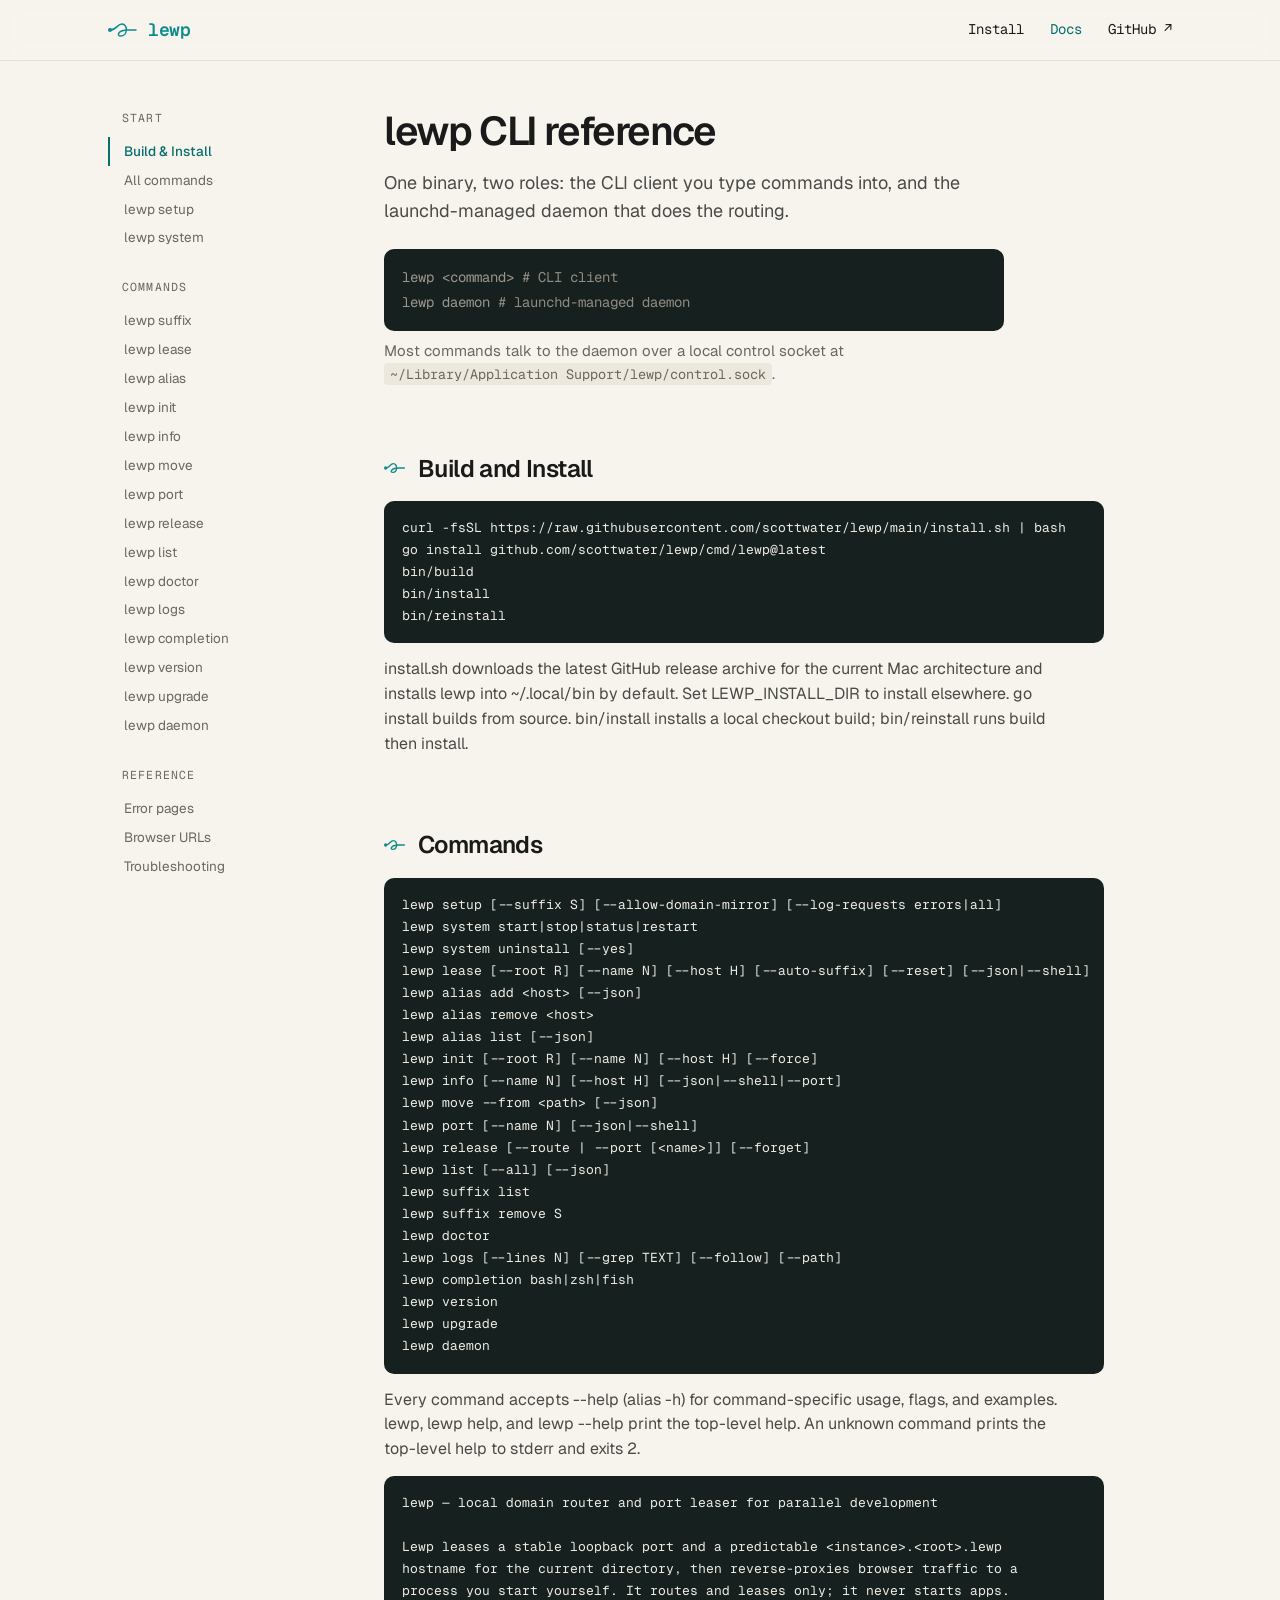
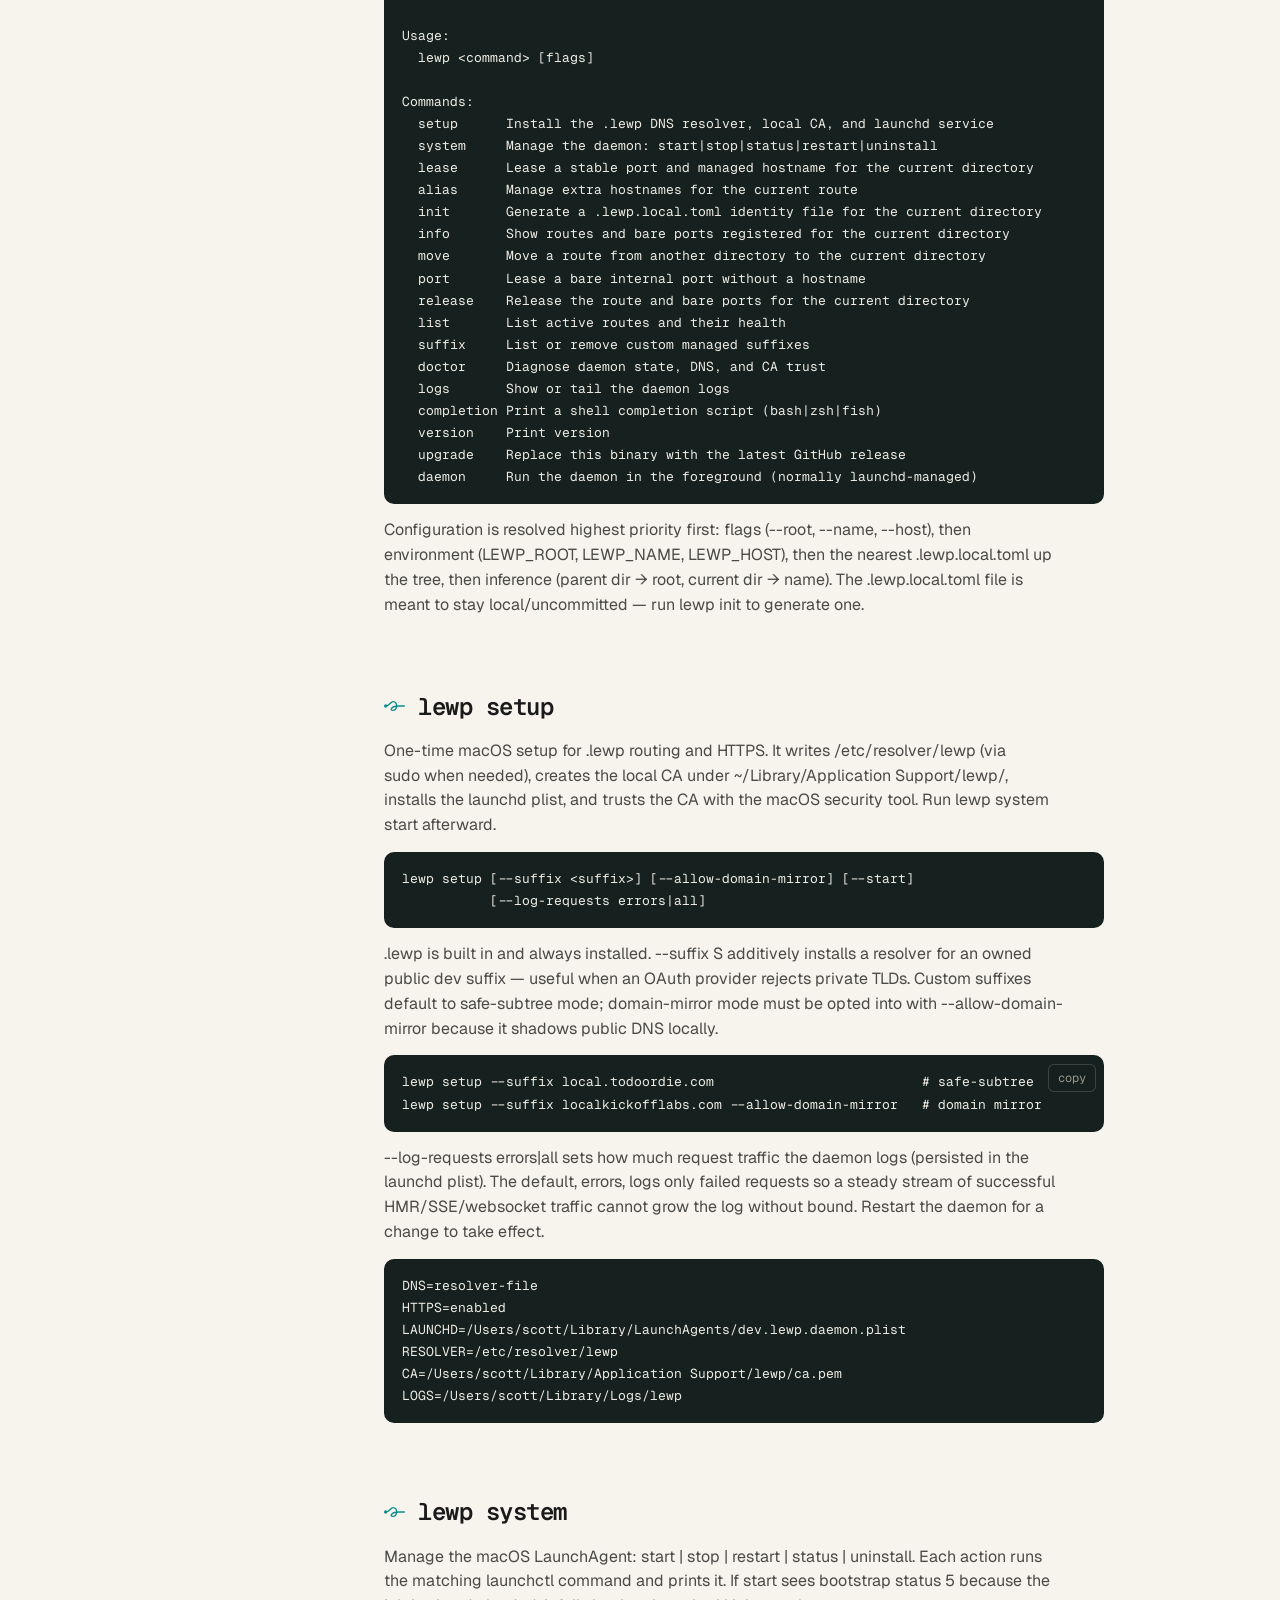
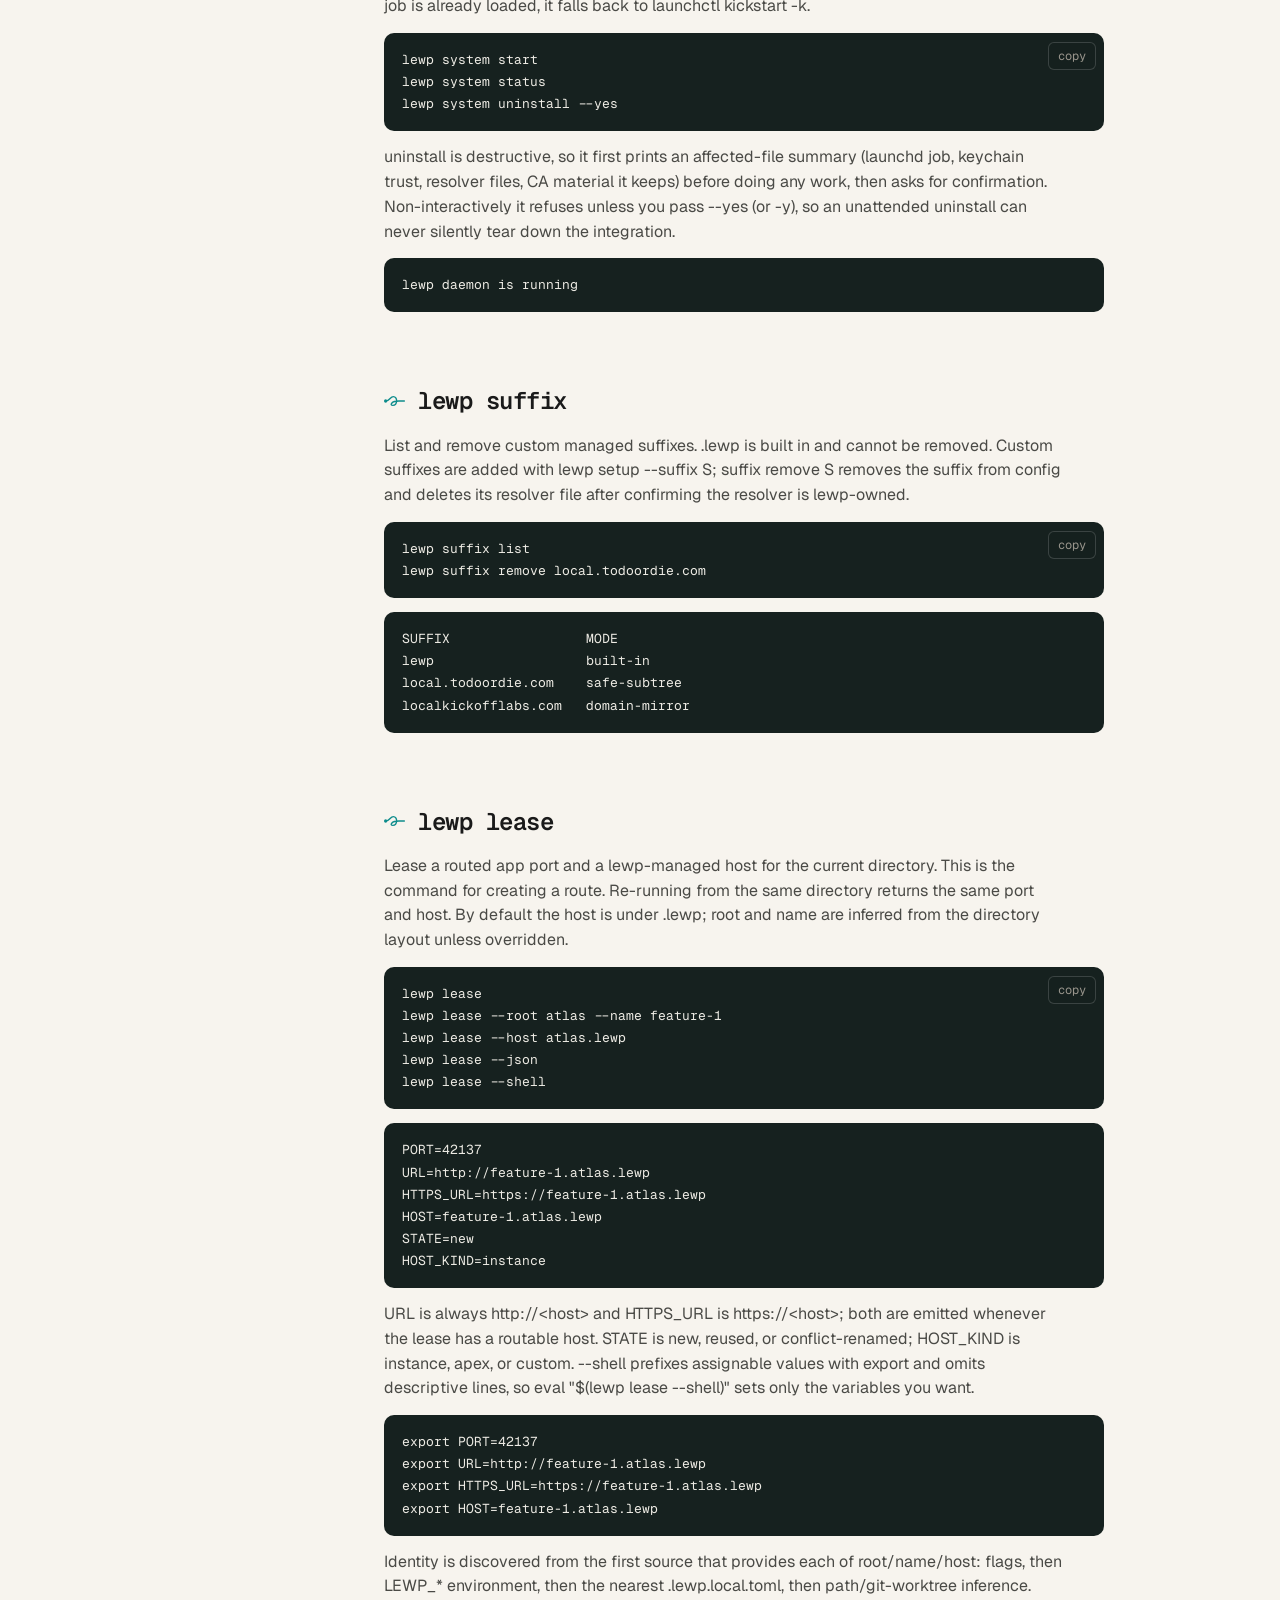
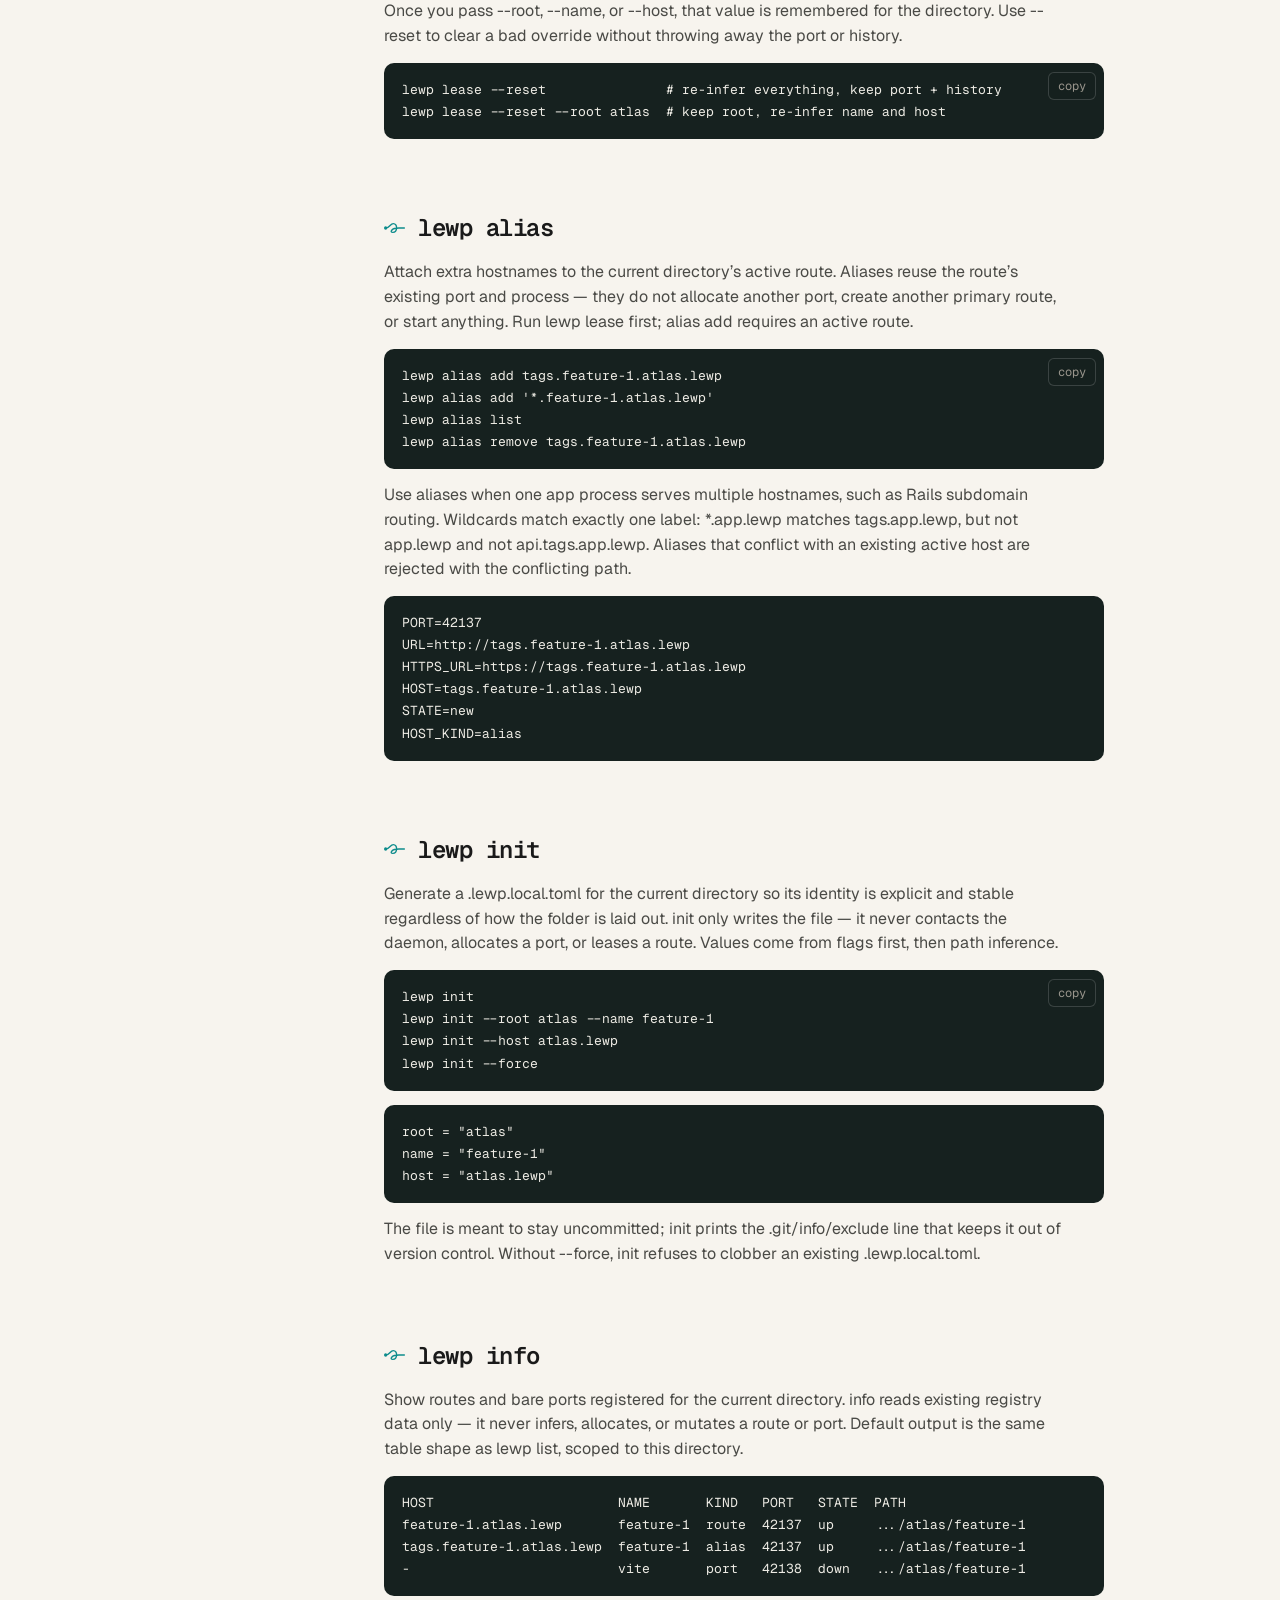
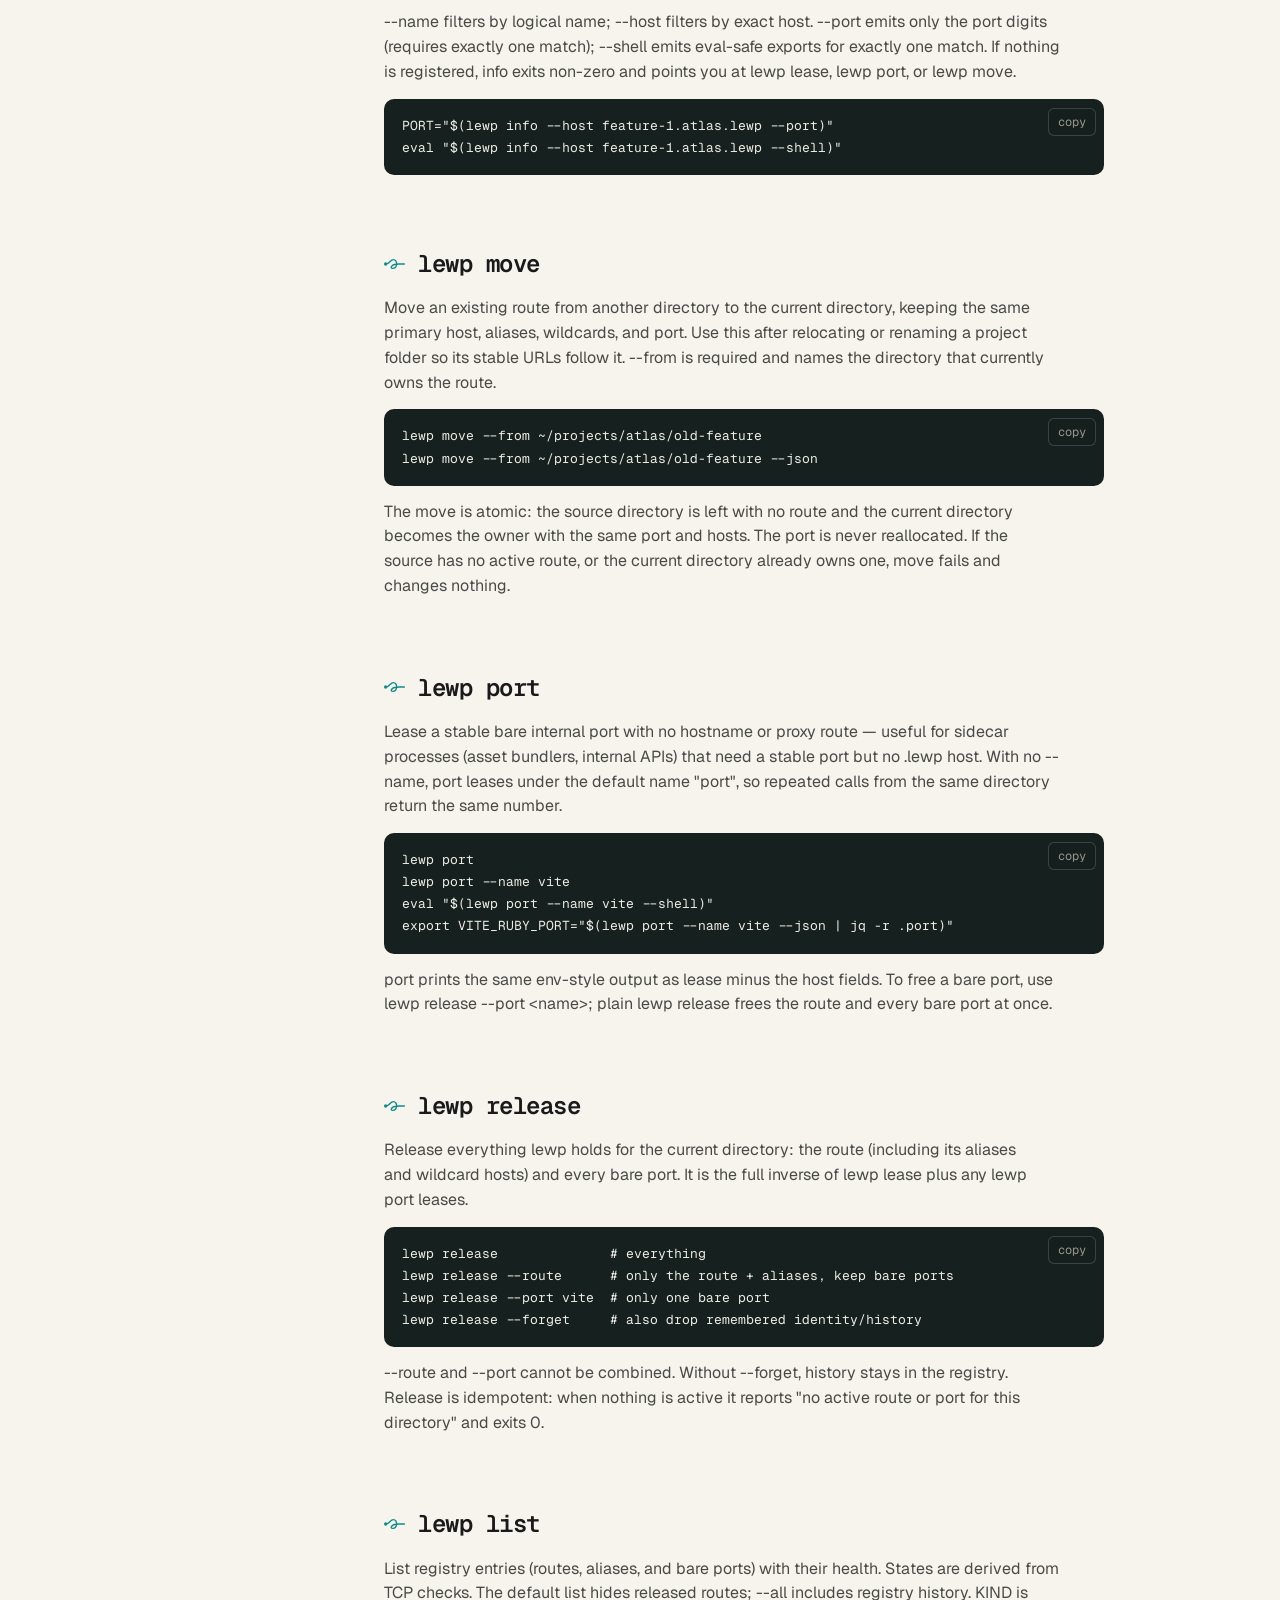
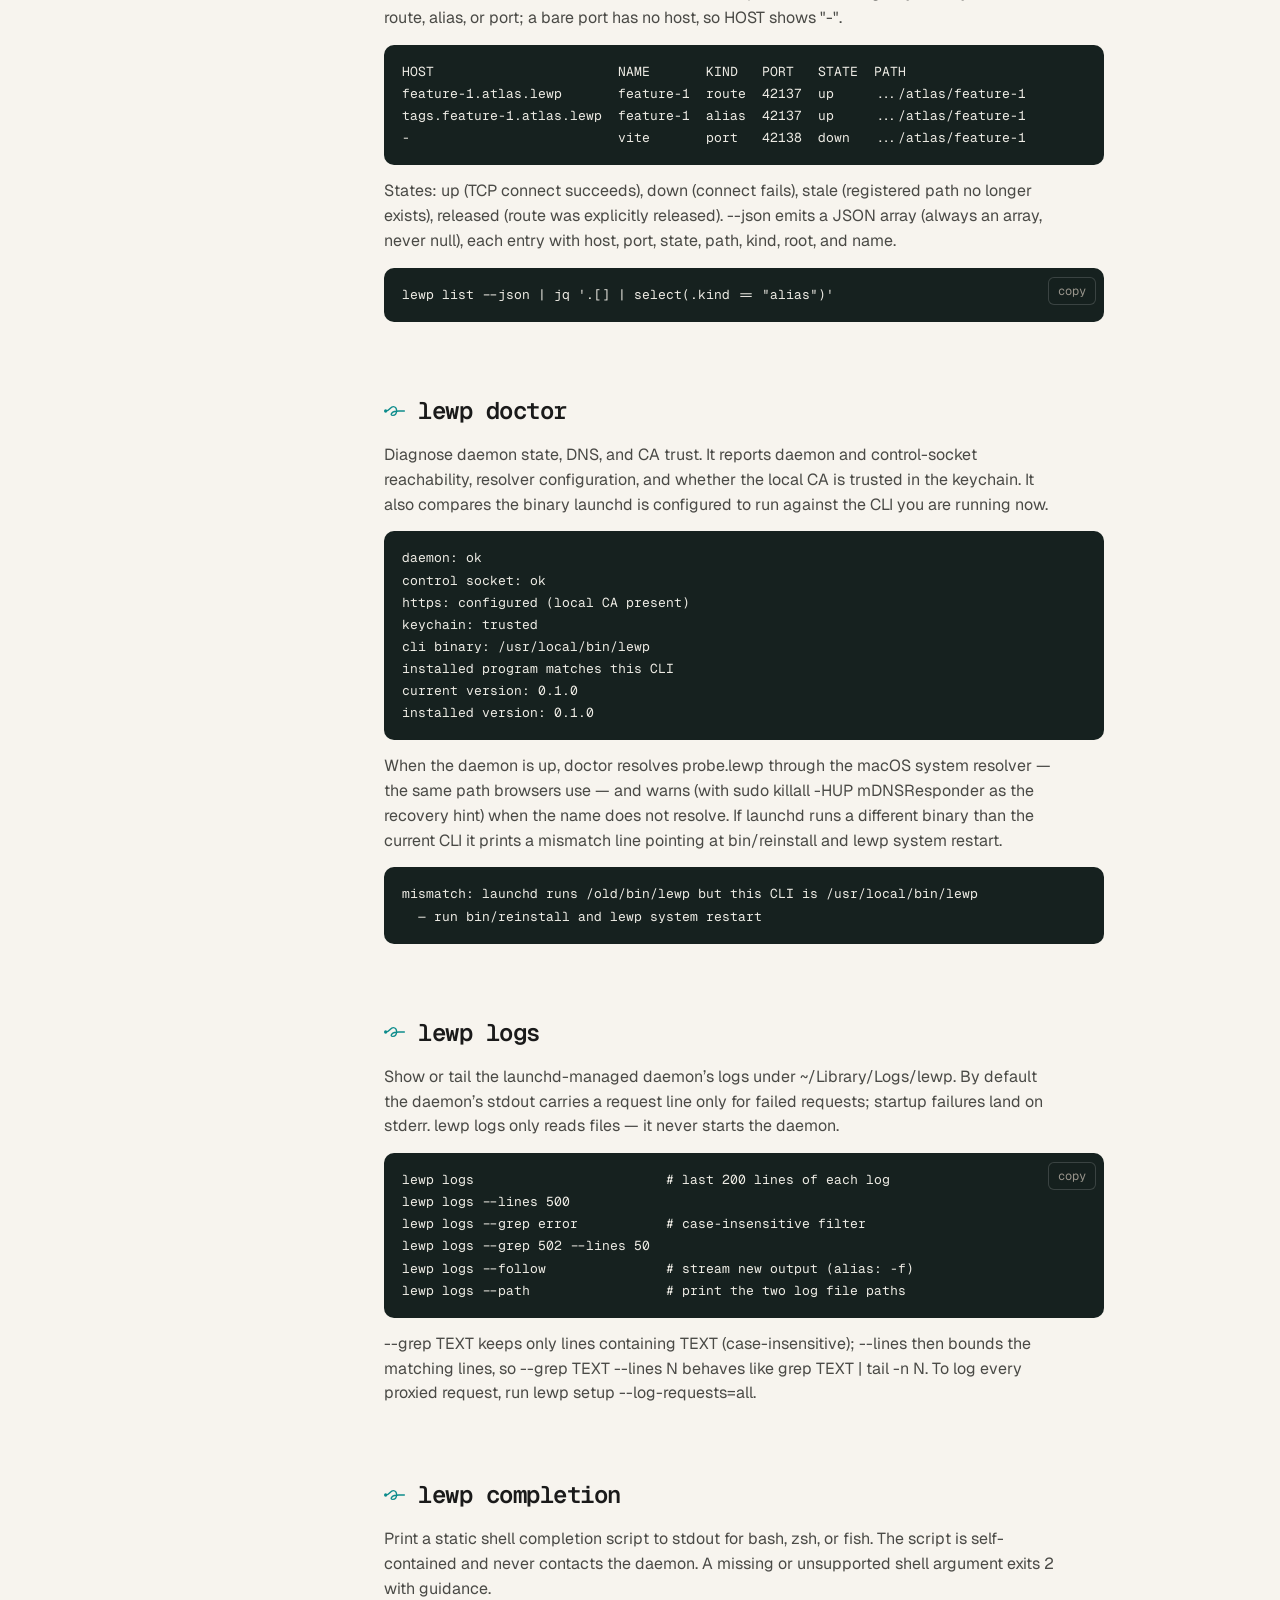
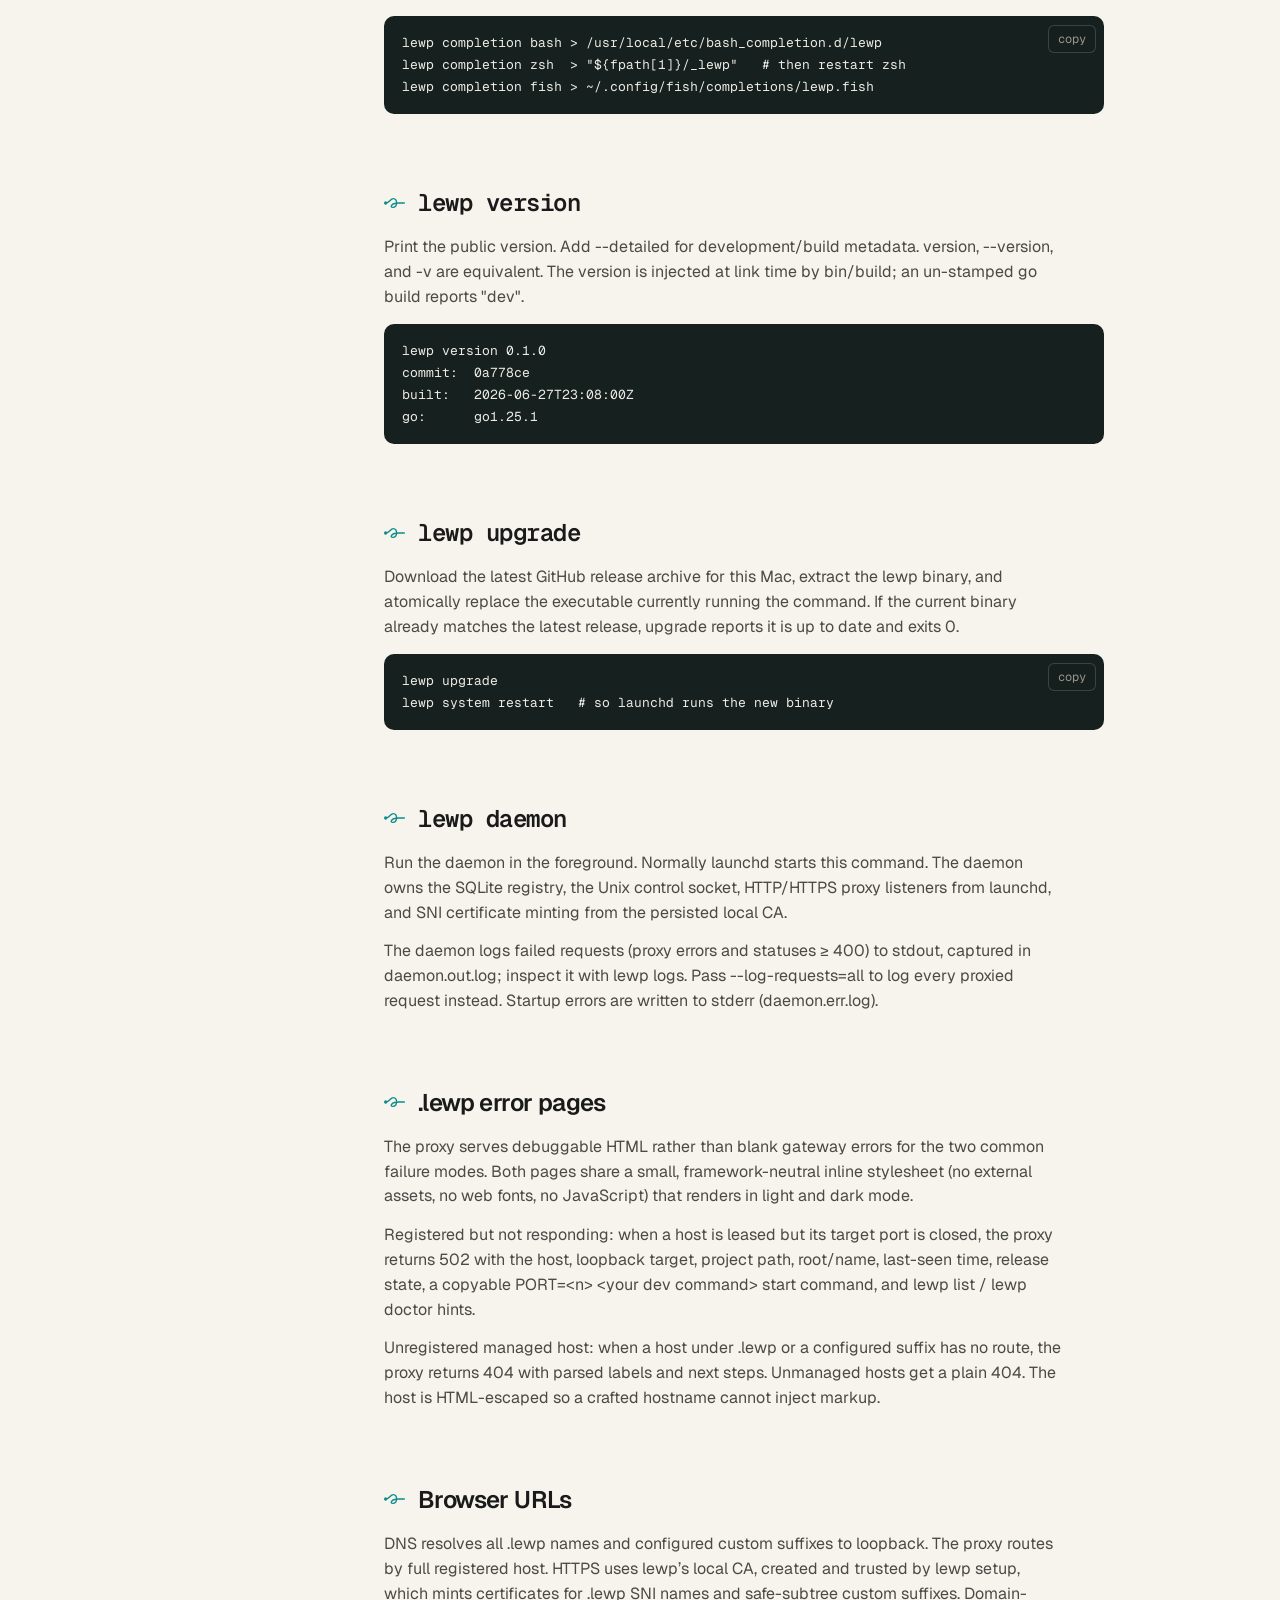
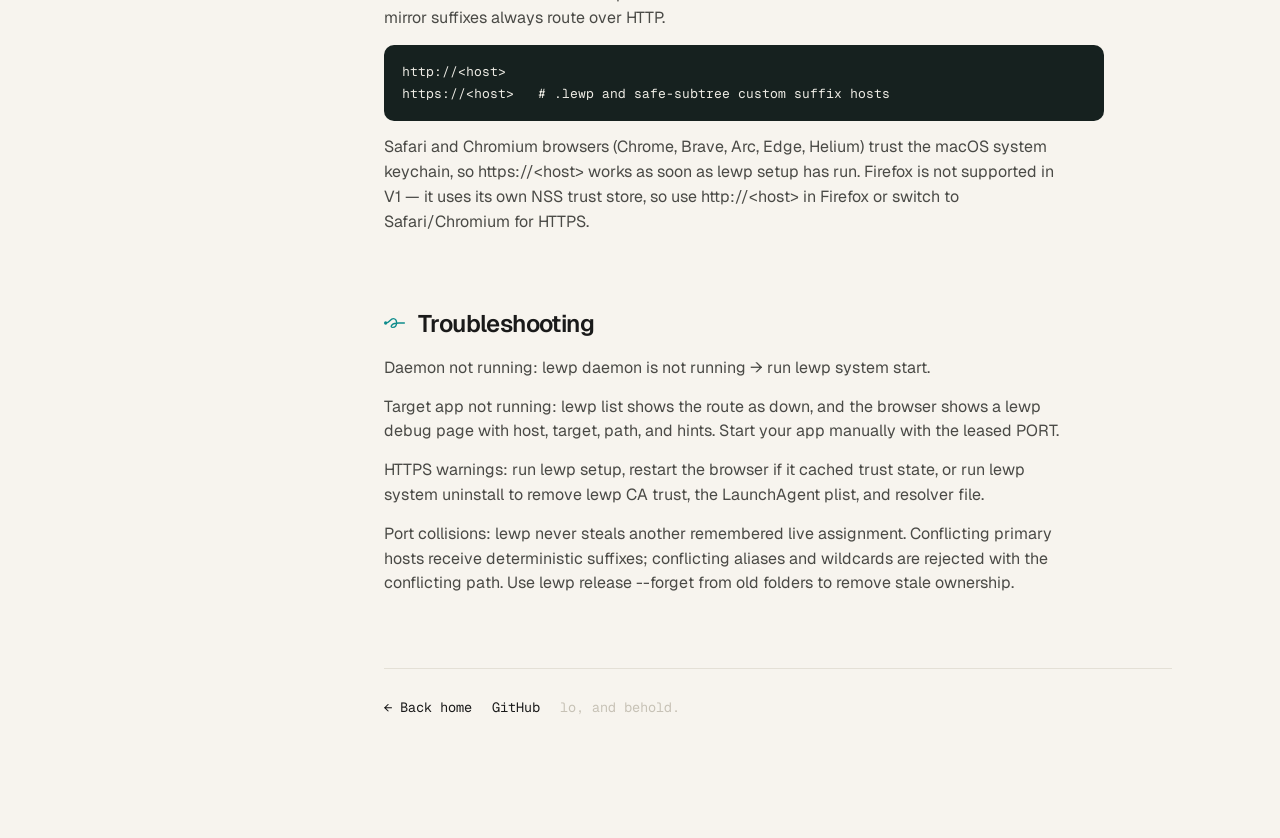
==== site/docs.html @ 6162daac "feat: add social sharing metadata" ====
<!DOCTYPE html>
<html lang="en">
<head>
<meta charset="utf-8">
<meta name="viewport" content="width=device-width, initial-scale=1">
<title>lewp docs — CLI reference</title>
<meta name="description" content="The full lewp CLI reference: one binary, two roles — the CLI client you type commands into, and the launchd-managed daemon that does the routing.">
<link rel="canonical" href="https://lewp.ing/docs.html">
<meta property="og:type" content="website">
<meta property="og:url" content="https://lewp.ing/docs.html">
<meta property="og:title" content="lewp docs — CLI reference">
<meta property="og:description" content="The full lewp CLI reference: one binary, two roles — the CLI client you type commands into, and the launchd-managed daemon that does the routing.">
<meta property="og:image" content="https://lewp.ing/og-image.png">
<meta property="og:image:width" content="1200">
<meta property="og:image:height" content="630">
<meta property="og:image:alt" content="Lewp loop logo and the words No more port juggling.">
<meta name="twitter:card" content="summary_large_image">
<meta name="twitter:site" content="@scottw">
<meta name="twitter:creator" content="@scottw">
<meta name="twitter:title" content="lewp docs — CLI reference">
<meta name="twitter:description" content="The full lewp CLI reference: one binary, two roles — the CLI client you type commands into, and the launchd-managed daemon that does the routing.">
<meta name="twitter:image" content="https://lewp.ing/twitter-image.png">
<meta name="twitter:image:alt" content="Lewp loop logo and the words No more port juggling.">
<meta name="theme-color" content="#F7F4EE">
<link rel="icon" href="favicon.ico" sizes="any">
<link rel="icon" href="favicon.svg" type="image/svg+xml">
<link rel="apple-touch-icon" href="apple-touch-icon.png">
<link rel="manifest" href="manifest.webmanifest">
<link rel="preconnect" href="https://fonts.googleapis.com">
<link rel="preconnect" href="https://fonts.gstatic.com" crossorigin>
<link href="https://fonts.googleapis.com/css2?family=Geist:wght@400;500;600;700&family=Geist+Mono:wght@400;500;600&display=swap" rel="stylesheet">
<link rel="stylesheet" href="styles.css">
</head>
<body>

<!-- ============ HEADER ============ -->
<header class="docs-header">
  <div class="docs-header-inner">
    <a href="index.html" class="brand">
      <svg width="30" height="16" viewBox="0 0 60 32" fill="none" style="overflow: visible;" aria-hidden="true">
        <path d="M4 16 C 18 16 18 4 28 4 C 40 4 40 28 26 28 C 16 28 20 16 40 16 L 56 16" stroke="#0E8C8C" stroke-width="3" stroke-linecap="round" fill="none"/>
        <circle cx="4" cy="16" r="4" fill="#0E8C8C"/>
      </svg>
      <span>lewp</span>
    </a>
    <nav class="nav">
      <a href="index.html#install">Install</a>
      <a href="docs.html" class="active">Docs</a>
      <a href="https://github.com/scottwater/lewp">GitHub&nbsp;↗</a>
    </nav>
  </div>
</header>

<div class="doc-grid">

  <!-- ============ SIDEBAR ============ -->
  <aside class="doc-side-wrap">
    <nav class="doc-side">
      <p class="doc-side-title">Start</p>
      <a href="#install">Build &amp; Install</a>
      <a href="#commands">All commands</a>
      <a href="#setup">lewp setup</a>
      <a href="#system">lewp system</a>
      <p class="doc-side-title">Commands</p>
      <a href="#suffix">lewp suffix</a>
      <a href="#lease">lewp lease</a>
      <a href="#alias">lewp alias</a>
      <a href="#init">lewp init</a>
      <a href="#info">lewp info</a>
      <a href="#move">lewp move</a>
      <a href="#port">lewp port</a>
      <a href="#release">lewp release</a>
      <a href="#list">lewp list</a>
      <a href="#doctor">lewp doctor</a>
      <a href="#logs">lewp logs</a>
      <a href="#completion">lewp completion</a>
      <a href="#version">lewp version</a>
      <a href="#upgrade">lewp upgrade</a>
      <a href="#daemon">lewp daemon</a>
      <p class="doc-side-title">Reference</p>
      <a href="#errors">Error pages</a>
      <a href="#browser">Browser URLs</a>
      <a href="#troubleshooting">Troubleshooting</a>
    </nav>
  </aside>

  <!-- ============ CONTENT ============ -->
  <main class="doc-main">
    <h1>lewp CLI reference</h1>
    <p class="doc-lede">One binary, two roles: the CLI client you type commands into, and the launchd-managed daemon that does the routing.</p>
    <div class="term doc-intro-term">
      <div class="term-body">
        <div><span class="dim">lewp &lt;command&gt;</span>   <span class="comment"># CLI client</span></div>
        <div><span class="dim">lewp daemon</span>      <span class="comment"># launchd-managed daemon</span></div>
      </div>
    </div>
    <p class="doc-note">Most commands talk to the daemon over a local control socket at <code class="inline-code">~/Library/Application Support/lewp/control.sock</code>.</p>

    <section id="install" class="doc-section doc-scroll">
      <div class="doc-section-head">
        <svg width="22" height="14" viewBox="0 0 40 24" fill="none" aria-hidden="true">
          <path d="M3 12 C 11 12 11 4 17 4 C 25 4 25 20 16 20 C 10 20 13 12 27 12 L 37 12" stroke="#0E8C8C" stroke-width="2.5" stroke-linecap="round" fill="none"/>
          <circle cx="3" cy="12" r="3" fill="#0E8C8C"/>
        </svg>
        <h2>Build and Install</h2>
      </div>
      <pre class="no-copy">curl -fsSL https://raw.githubusercontent.com/scottwater/lewp/main/install.sh | bash
go install github.com/scottwater/lewp/cmd/lewp@latest
bin/build
bin/install
bin/reinstall</pre>
      <p>install.sh downloads the latest GitHub release archive for the current Mac architecture and installs lewp into ~/.local/bin by default. Set LEWP_INSTALL_DIR to install elsewhere. go install builds from source. bin/install installs a local checkout build; bin/reinstall runs build then install.</p>
    </section>

    <section id="commands" class="doc-section doc-scroll">
      <div class="doc-section-head">
        <svg width="22" height="14" viewBox="0 0 40 24" fill="none" aria-hidden="true">
          <path d="M3 12 C 11 12 11 4 17 4 C 25 4 25 20 16 20 C 10 20 13 12 27 12 L 37 12" stroke="#0E8C8C" stroke-width="2.5" stroke-linecap="round" fill="none"/>
          <circle cx="3" cy="12" r="3" fill="#0E8C8C"/>
        </svg>
        <h2>Commands</h2>
      </div>
      <pre class="no-copy">lewp setup [--suffix S] [--allow-domain-mirror] [--log-requests errors|all]
lewp system start|stop|status|restart
lewp system uninstall [--yes]
lewp lease [--root R] [--name N] [--host H] [--auto-suffix] [--reset] [--json|--shell]
lewp alias add &lt;host&gt; [--json]
lewp alias remove &lt;host&gt;
lewp alias list [--json]
lewp init [--root R] [--name N] [--host H] [--force]
lewp info [--name N] [--host H] [--json|--shell|--port]
lewp move --from &lt;path&gt; [--json]
lewp port [--name N] [--json|--shell]
lewp release [--route | --port [&lt;name&gt;]] [--forget]
lewp list [--all] [--json]
lewp suffix list
lewp suffix remove S
lewp doctor
lewp logs [--lines N] [--grep TEXT] [--follow] [--path]
lewp completion bash|zsh|fish
lewp version
lewp upgrade
lewp daemon</pre>
      <p>Every command accepts --help (alias -h) for command-specific usage, flags, and examples. lewp, lewp help, and lewp --help print the top-level help. An unknown command prints the top-level help to stderr and exits 2.</p>
      <pre>lewp — local domain router and port leaser for parallel development

Lewp leases a stable loopback port and a predictable &lt;instance&gt;.&lt;root&gt;.lewp
hostname for the current directory, then reverse-proxies browser traffic to a
process you start yourself. It routes and leases only; it never starts apps.

Usage:
  lewp &lt;command&gt; [flags]

Commands:
  setup      Install the .lewp DNS resolver, local CA, and launchd service
  system     Manage the daemon: start|stop|status|restart|uninstall
  lease      Lease a stable port and managed hostname for the current directory
  alias      Manage extra hostnames for the current route
  init       Generate a .lewp.local.toml identity file for the current directory
  info       Show routes and bare ports registered for the current directory
  move       Move a route from another directory to the current directory
  port       Lease a bare internal port without a hostname
  release    Release the route and bare ports for the current directory
  list       List active routes and their health
  suffix     List or remove custom managed suffixes
  doctor     Diagnose daemon state, DNS, and CA trust
  logs       Show or tail the daemon logs
  completion Print a shell completion script (bash|zsh|fish)
  version    Print version
  upgrade    Replace this binary with the latest GitHub release
  daemon     Run the daemon in the foreground (normally launchd-managed)</pre>
      <p>Configuration is resolved highest priority first: flags (--root, --name, --host), then environment (LEWP_ROOT, LEWP_NAME, LEWP_HOST), then the nearest .lewp.local.toml up the tree, then inference (parent dir → root, current dir → name). The .lewp.local.toml file is meant to stay local/uncommitted — run lewp init to generate one.</p>
    </section>

    <section id="setup" class="doc-section doc-scroll">
      <div class="doc-section-head">
        <svg width="22" height="14" viewBox="0 0 40 24" fill="none" aria-hidden="true">
          <path d="M3 12 C 11 12 11 4 17 4 C 25 4 25 20 16 20 C 10 20 13 12 27 12 L 37 12" stroke="#0E8C8C" stroke-width="2.5" stroke-linecap="round" fill="none"/>
          <circle cx="3" cy="12" r="3" fill="#0E8C8C"/>
        </svg>
        <h2 class="cmd">lewp setup</h2>
      </div>
      <p>One-time macOS setup for .lewp routing and HTTPS. It writes /etc/resolver/lewp (via sudo when needed), creates the local CA under ~/Library/Application Support/lewp/, installs the launchd plist, and trusts the CA with the macOS security tool. Run lewp system start afterward.</p>
      <pre>lewp setup [--suffix &lt;suffix&gt;] [--allow-domain-mirror] [--start]
           [--log-requests errors|all]</pre>
      <p>.lewp is built in and always installed. --suffix S additively installs a resolver for an owned public dev suffix — useful when an OAuth provider rejects private TLDs. Custom suffixes default to safe-subtree mode; domain-mirror mode must be opted into with --allow-domain-mirror because it shadows public DNS locally.</p>
      <pre>lewp setup --suffix local.todoordie.com                          # safe-subtree
lewp setup --suffix localkickofflabs.com --allow-domain-mirror   # domain mirror</pre>
      <p>--log-requests errors|all sets how much request traffic the daemon logs (persisted in the launchd plist). The default, errors, logs only failed requests so a steady stream of successful HMR/SSE/websocket traffic cannot grow the log without bound. Restart the daemon for a change to take effect.</p>
      <pre>DNS=resolver-file
HTTPS=enabled
LAUNCHD=/Users/scott/Library/LaunchAgents/dev.lewp.daemon.plist
RESOLVER=/etc/resolver/lewp
CA=/Users/scott/Library/Application Support/lewp/ca.pem
LOGS=/Users/scott/Library/Logs/lewp</pre>
    </section>

    <section id="system" class="doc-section doc-scroll">
      <div class="doc-section-head">
        <svg width="22" height="14" viewBox="0 0 40 24" fill="none" aria-hidden="true">
          <path d="M3 12 C 11 12 11 4 17 4 C 25 4 25 20 16 20 C 10 20 13 12 27 12 L 37 12" stroke="#0E8C8C" stroke-width="2.5" stroke-linecap="round" fill="none"/>
          <circle cx="3" cy="12" r="3" fill="#0E8C8C"/>
        </svg>
        <h2 class="cmd">lewp system</h2>
      </div>
      <p>Manage the macOS LaunchAgent: start | stop | restart | status | uninstall. Each action runs the matching launchctl command and prints it. If start sees bootstrap status 5 because the job is already loaded, it falls back to launchctl kickstart -k.</p>
      <pre>lewp system start
lewp system status
lewp system uninstall --yes</pre>
      <p>uninstall is destructive, so it first prints an affected-file summary (launchd job, keychain trust, resolver files, CA material it keeps) before doing any work, then asks for confirmation. Non-interactively it refuses unless you pass --yes (or -y), so an unattended uninstall can never silently tear down the integration.</p>
      <pre class="no-copy">lewp daemon is running</pre>
    </section>

    <section id="suffix" class="doc-section doc-scroll">
      <div class="doc-section-head">
        <svg width="22" height="14" viewBox="0 0 40 24" fill="none" aria-hidden="true">
          <path d="M3 12 C 11 12 11 4 17 4 C 25 4 25 20 16 20 C 10 20 13 12 27 12 L 37 12" stroke="#0E8C8C" stroke-width="2.5" stroke-linecap="round" fill="none"/>
          <circle cx="3" cy="12" r="3" fill="#0E8C8C"/>
        </svg>
        <h2 class="cmd">lewp suffix</h2>
      </div>
      <p>List and remove custom managed suffixes. .lewp is built in and cannot be removed. Custom suffixes are added with lewp setup --suffix S; suffix remove S removes the suffix from config and deletes its resolver file after confirming the resolver is lewp-owned.</p>
      <pre>lewp suffix list
lewp suffix remove local.todoordie.com</pre>
      <pre>SUFFIX                 MODE
lewp                   built-in
local.todoordie.com    safe-subtree
localkickofflabs.com   domain-mirror</pre>
    </section>

    <section id="lease" class="doc-section doc-scroll">
      <div class="doc-section-head">
        <svg width="22" height="14" viewBox="0 0 40 24" fill="none" aria-hidden="true">
          <path d="M3 12 C 11 12 11 4 17 4 C 25 4 25 20 16 20 C 10 20 13 12 27 12 L 37 12" stroke="#0E8C8C" stroke-width="2.5" stroke-linecap="round" fill="none"/>
          <circle cx="3" cy="12" r="3" fill="#0E8C8C"/>
        </svg>
        <h2 class="cmd">lewp lease</h2>
      </div>
      <p>Lease a routed app port and a lewp-managed host for the current directory. This is the command for creating a route. Re-running from the same directory returns the same port and host. By default the host is under .lewp; root and name are inferred from the directory layout unless overridden.</p>
      <pre>lewp lease
lewp lease --root atlas --name feature-1
lewp lease --host atlas.lewp
lewp lease --json
lewp lease --shell</pre>
      <pre>PORT=42137
URL=http://feature-1.atlas.lewp
HTTPS_URL=https://feature-1.atlas.lewp
HOST=feature-1.atlas.lewp
STATE=new
HOST_KIND=instance</pre>
      <p>URL is always http://&lt;host&gt; and HTTPS_URL is https://&lt;host&gt;; both are emitted whenever the lease has a routable host. STATE is new, reused, or conflict-renamed; HOST_KIND is instance, apex, or custom. --shell prefixes assignable values with export and omits descriptive lines, so eval "$(lewp lease --shell)" sets only the variables you want.</p>
      <pre>export PORT=42137
export URL=http://feature-1.atlas.lewp
export HTTPS_URL=https://feature-1.atlas.lewp
export HOST=feature-1.atlas.lewp</pre>
      <p>Identity is discovered from the first source that provides each of root/name/host: flags, then LEWP_* environment, then the nearest .lewp.local.toml, then path/git-worktree inference. Once you pass --root, --name, or --host, that value is remembered for the directory. Use --reset to clear a bad override without throwing away the port or history.</p>
      <pre>lewp lease --reset               # re-infer everything, keep port + history
lewp lease --reset --root atlas  # keep root, re-infer name and host</pre>
    </section>

    <section id="alias" class="doc-section doc-scroll">
      <div class="doc-section-head">
        <svg width="22" height="14" viewBox="0 0 40 24" fill="none" aria-hidden="true">
          <path d="M3 12 C 11 12 11 4 17 4 C 25 4 25 20 16 20 C 10 20 13 12 27 12 L 37 12" stroke="#0E8C8C" stroke-width="2.5" stroke-linecap="round" fill="none"/>
          <circle cx="3" cy="12" r="3" fill="#0E8C8C"/>
        </svg>
        <h2 class="cmd">lewp alias</h2>
      </div>
      <p>Attach extra hostnames to the current directory’s active route. Aliases reuse the route’s existing port and process — they do not allocate another port, create another primary route, or start anything. Run lewp lease first; alias add requires an active route.</p>
      <pre>lewp alias add tags.feature-1.atlas.lewp
lewp alias add '*.feature-1.atlas.lewp'
lewp alias list
lewp alias remove tags.feature-1.atlas.lewp</pre>
      <p>Use aliases when one app process serves multiple hostnames, such as Rails subdomain routing. Wildcards match exactly one label: *.app.lewp matches tags.app.lewp, but not app.lewp and not api.tags.app.lewp. Aliases that conflict with an existing active host are rejected with the conflicting path.</p>
      <pre>PORT=42137
URL=http://tags.feature-1.atlas.lewp
HTTPS_URL=https://tags.feature-1.atlas.lewp
HOST=tags.feature-1.atlas.lewp
STATE=new
HOST_KIND=alias</pre>
    </section>

    <section id="init" class="doc-section doc-scroll">
      <div class="doc-section-head">
        <svg width="22" height="14" viewBox="0 0 40 24" fill="none" aria-hidden="true">
          <path d="M3 12 C 11 12 11 4 17 4 C 25 4 25 20 16 20 C 10 20 13 12 27 12 L 37 12" stroke="#0E8C8C" stroke-width="2.5" stroke-linecap="round" fill="none"/>
          <circle cx="3" cy="12" r="3" fill="#0E8C8C"/>
        </svg>
        <h2 class="cmd">lewp init</h2>
      </div>
      <p>Generate a .lewp.local.toml for the current directory so its identity is explicit and stable regardless of how the folder is laid out. init only writes the file — it never contacts the daemon, allocates a port, or leases a route. Values come from flags first, then path inference.</p>
      <pre>lewp init
lewp init --root atlas --name feature-1
lewp init --host atlas.lewp
lewp init --force</pre>
      <pre>root = "atlas"
name = "feature-1"
host = "atlas.lewp"</pre>
      <p>The file is meant to stay uncommitted; init prints the .git/info/exclude line that keeps it out of version control. Without --force, init refuses to clobber an existing .lewp.local.toml.</p>
    </section>

    <section id="info" class="doc-section doc-scroll">
      <div class="doc-section-head">
        <svg width="22" height="14" viewBox="0 0 40 24" fill="none" aria-hidden="true">
          <path d="M3 12 C 11 12 11 4 17 4 C 25 4 25 20 16 20 C 10 20 13 12 27 12 L 37 12" stroke="#0E8C8C" stroke-width="2.5" stroke-linecap="round" fill="none"/>
          <circle cx="3" cy="12" r="3" fill="#0E8C8C"/>
        </svg>
        <h2 class="cmd">lewp info</h2>
      </div>
      <p>Show routes and bare ports registered for the current directory. info reads existing registry data only — it never infers, allocates, or mutates a route or port. Default output is the same table shape as lewp list, scoped to this directory.</p>
      <pre>HOST                       NAME       KIND   PORT   STATE  PATH
feature-1.atlas.lewp       feature-1  route  42137  up     .../atlas/feature-1
tags.feature-1.atlas.lewp  feature-1  alias  42137  up     .../atlas/feature-1
-                          vite       port   42138  down   .../atlas/feature-1</pre>
      <p>--name filters by logical name; --host filters by exact host. --port emits only the port digits (requires exactly one match); --shell emits eval-safe exports for exactly one match. If nothing is registered, info exits non-zero and points you at lewp lease, lewp port, or lewp move.</p>
      <pre>PORT="$(lewp info --host feature-1.atlas.lewp --port)"
eval "$(lewp info --host feature-1.atlas.lewp --shell)"</pre>
    </section>

    <section id="move" class="doc-section doc-scroll">
      <div class="doc-section-head">
        <svg width="22" height="14" viewBox="0 0 40 24" fill="none" aria-hidden="true">
          <path d="M3 12 C 11 12 11 4 17 4 C 25 4 25 20 16 20 C 10 20 13 12 27 12 L 37 12" stroke="#0E8C8C" stroke-width="2.5" stroke-linecap="round" fill="none"/>
          <circle cx="3" cy="12" r="3" fill="#0E8C8C"/>
        </svg>
        <h2 class="cmd">lewp move</h2>
      </div>
      <p>Move an existing route from another directory to the current directory, keeping the same primary host, aliases, wildcards, and port. Use this after relocating or renaming a project folder so its stable URLs follow it. --from is required and names the directory that currently owns the route.</p>
      <pre>lewp move --from ~/projects/atlas/old-feature
lewp move --from ~/projects/atlas/old-feature --json</pre>
      <p>The move is atomic: the source directory is left with no route and the current directory becomes the owner with the same port and hosts. The port is never reallocated. If the source has no active route, or the current directory already owns one, move fails and changes nothing.</p>
    </section>

    <section id="port" class="doc-section doc-scroll">
      <div class="doc-section-head">
        <svg width="22" height="14" viewBox="0 0 40 24" fill="none" aria-hidden="true">
          <path d="M3 12 C 11 12 11 4 17 4 C 25 4 25 20 16 20 C 10 20 13 12 27 12 L 37 12" stroke="#0E8C8C" stroke-width="2.5" stroke-linecap="round" fill="none"/>
          <circle cx="3" cy="12" r="3" fill="#0E8C8C"/>
        </svg>
        <h2 class="cmd">lewp port</h2>
      </div>
      <p>Lease a stable bare internal port with no hostname or proxy route — useful for sidecar processes (asset bundlers, internal APIs) that need a stable port but no .lewp host. With no --name, port leases under the default name "port", so repeated calls from the same directory return the same number.</p>
      <pre>lewp port
lewp port --name vite
eval "$(lewp port --name vite --shell)"
export VITE_RUBY_PORT="$(lewp port --name vite --json | jq -r .port)"</pre>
      <p>port prints the same env-style output as lease minus the host fields. To free a bare port, use lewp release --port &lt;name&gt;; plain lewp release frees the route and every bare port at once.</p>
    </section>

    <section id="release" class="doc-section doc-scroll">
      <div class="doc-section-head">
        <svg width="22" height="14" viewBox="0 0 40 24" fill="none" aria-hidden="true">
          <path d="M3 12 C 11 12 11 4 17 4 C 25 4 25 20 16 20 C 10 20 13 12 27 12 L 37 12" stroke="#0E8C8C" stroke-width="2.5" stroke-linecap="round" fill="none"/>
          <circle cx="3" cy="12" r="3" fill="#0E8C8C"/>
        </svg>
        <h2 class="cmd">lewp release</h2>
      </div>
      <p>Release everything lewp holds for the current directory: the route (including its aliases and wildcard hosts) and every bare port. It is the full inverse of lewp lease plus any lewp port leases.</p>
      <pre>lewp release              # everything
lewp release --route      # only the route + aliases, keep bare ports
lewp release --port vite  # only one bare port
lewp release --forget     # also drop remembered identity/history</pre>
      <p>--route and --port cannot be combined. Without --forget, history stays in the registry. Release is idempotent: when nothing is active it reports "no active route or port for this directory" and exits 0.</p>
    </section>

    <section id="list" class="doc-section doc-scroll">
      <div class="doc-section-head">
        <svg width="22" height="14" viewBox="0 0 40 24" fill="none" aria-hidden="true">
          <path d="M3 12 C 11 12 11 4 17 4 C 25 4 25 20 16 20 C 10 20 13 12 27 12 L 37 12" stroke="#0E8C8C" stroke-width="2.5" stroke-linecap="round" fill="none"/>
          <circle cx="3" cy="12" r="3" fill="#0E8C8C"/>
        </svg>
        <h2 class="cmd">lewp list</h2>
      </div>
      <p>List registry entries (routes, aliases, and bare ports) with their health. States are derived from TCP checks. The default list hides released routes; --all includes registry history. KIND is route, alias, or port; a bare port has no host, so HOST shows "-".</p>
      <pre>HOST                       NAME       KIND   PORT   STATE  PATH
feature-1.atlas.lewp       feature-1  route  42137  up     .../atlas/feature-1
tags.feature-1.atlas.lewp  feature-1  alias  42137  up     .../atlas/feature-1
-                          vite       port   42138  down   .../atlas/feature-1</pre>
      <p>States: up (TCP connect succeeds), down (connect fails), stale (registered path no longer exists), released (route was explicitly released). --json emits a JSON array (always an array, never null), each entry with host, port, state, path, kind, root, and name.</p>
      <pre>lewp list --json | jq '.[] | select(.kind == "alias")'</pre>
    </section>

    <section id="doctor" class="doc-section doc-scroll">
      <div class="doc-section-head">
        <svg width="22" height="14" viewBox="0 0 40 24" fill="none" aria-hidden="true">
          <path d="M3 12 C 11 12 11 4 17 4 C 25 4 25 20 16 20 C 10 20 13 12 27 12 L 37 12" stroke="#0E8C8C" stroke-width="2.5" stroke-linecap="round" fill="none"/>
          <circle cx="3" cy="12" r="3" fill="#0E8C8C"/>
        </svg>
        <h2 class="cmd">lewp doctor</h2>
      </div>
      <p>Diagnose daemon state, DNS, and CA trust. It reports daemon and control-socket reachability, resolver configuration, and whether the local CA is trusted in the keychain. It also compares the binary launchd is configured to run against the CLI you are running now.</p>
      <pre>daemon: ok
control socket: ok
https: configured (local CA present)
keychain: trusted
cli binary: /usr/local/bin/lewp
installed program matches this CLI
current version: 0.1.0
installed version: 0.1.0</pre>
      <p>When the daemon is up, doctor resolves probe.lewp through the macOS system resolver — the same path browsers use — and warns (with sudo killall -HUP mDNSResponder as the recovery hint) when the name does not resolve. If launchd runs a different binary than the current CLI it prints a mismatch line pointing at bin/reinstall and lewp system restart.</p>
      <pre>mismatch: launchd runs /old/bin/lewp but this CLI is /usr/local/bin/lewp
  — run bin/reinstall and lewp system restart</pre>
    </section>

    <section id="logs" class="doc-section doc-scroll">
      <div class="doc-section-head">
        <svg width="22" height="14" viewBox="0 0 40 24" fill="none" aria-hidden="true">
          <path d="M3 12 C 11 12 11 4 17 4 C 25 4 25 20 16 20 C 10 20 13 12 27 12 L 37 12" stroke="#0E8C8C" stroke-width="2.5" stroke-linecap="round" fill="none"/>
          <circle cx="3" cy="12" r="3" fill="#0E8C8C"/>
        </svg>
        <h2 class="cmd">lewp logs</h2>
      </div>
      <p>Show or tail the launchd-managed daemon’s logs under ~/Library/Logs/lewp. By default the daemon’s stdout carries a request line only for failed requests; startup failures land on stderr. lewp logs only reads files — it never starts the daemon.</p>
      <pre>lewp logs                        # last 200 lines of each log
lewp logs --lines 500
lewp logs --grep error           # case-insensitive filter
lewp logs --grep 502 --lines 50
lewp logs --follow               # stream new output (alias: -f)
lewp logs --path                 # print the two log file paths</pre>
      <p>--grep TEXT keeps only lines containing TEXT (case-insensitive); --lines then bounds the matching lines, so --grep TEXT --lines N behaves like grep TEXT | tail -n N. To log every proxied request, run lewp setup --log-requests=all.</p>
    </section>

    <section id="completion" class="doc-section doc-scroll">
      <div class="doc-section-head">
        <svg width="22" height="14" viewBox="0 0 40 24" fill="none" aria-hidden="true">
          <path d="M3 12 C 11 12 11 4 17 4 C 25 4 25 20 16 20 C 10 20 13 12 27 12 L 37 12" stroke="#0E8C8C" stroke-width="2.5" stroke-linecap="round" fill="none"/>
          <circle cx="3" cy="12" r="3" fill="#0E8C8C"/>
        </svg>
        <h2 class="cmd">lewp completion</h2>
      </div>
      <p>Print a static shell completion script to stdout for bash, zsh, or fish. The script is self-contained and never contacts the daemon. A missing or unsupported shell argument exits 2 with guidance.</p>
      <pre>lewp completion bash &gt; /usr/local/etc/bash_completion.d/lewp
lewp completion zsh  &gt; "${fpath[1]}/_lewp"   # then restart zsh
lewp completion fish &gt; ~/.config/fish/completions/lewp.fish</pre>
    </section>

    <section id="version" class="doc-section doc-scroll">
      <div class="doc-section-head">
        <svg width="22" height="14" viewBox="0 0 40 24" fill="none" aria-hidden="true">
          <path d="M3 12 C 11 12 11 4 17 4 C 25 4 25 20 16 20 C 10 20 13 12 27 12 L 37 12" stroke="#0E8C8C" stroke-width="2.5" stroke-linecap="round" fill="none"/>
          <circle cx="3" cy="12" r="3" fill="#0E8C8C"/>
        </svg>
        <h2 class="cmd">lewp version</h2>
      </div>
      <p>Print the public version. Add --detailed for development/build metadata. version, --version, and -v are equivalent. The version is injected at link time by bin/build; an un-stamped go build reports "dev".</p>
      <pre>lewp version 0.1.0
commit:  0a778ce
built:   2026-06-27T23:08:00Z
go:      go1.25.1</pre>
    </section>

    <section id="upgrade" class="doc-section doc-scroll">
      <div class="doc-section-head">
        <svg width="22" height="14" viewBox="0 0 40 24" fill="none" aria-hidden="true">
          <path d="M3 12 C 11 12 11 4 17 4 C 25 4 25 20 16 20 C 10 20 13 12 27 12 L 37 12" stroke="#0E8C8C" stroke-width="2.5" stroke-linecap="round" fill="none"/>
          <circle cx="3" cy="12" r="3" fill="#0E8C8C"/>
        </svg>
        <h2 class="cmd">lewp upgrade</h2>
      </div>
      <p>Download the latest GitHub release archive for this Mac, extract the lewp binary, and atomically replace the executable currently running the command. If the current binary already matches the latest release, upgrade reports it is up to date and exits 0.</p>
      <pre>lewp upgrade
lewp system restart   # so launchd runs the new binary</pre>
    </section>

    <section id="daemon" class="doc-section doc-scroll">
      <div class="doc-section-head">
        <svg width="22" height="14" viewBox="0 0 40 24" fill="none" aria-hidden="true">
          <path d="M3 12 C 11 12 11 4 17 4 C 25 4 25 20 16 20 C 10 20 13 12 27 12 L 37 12" stroke="#0E8C8C" stroke-width="2.5" stroke-linecap="round" fill="none"/>
          <circle cx="3" cy="12" r="3" fill="#0E8C8C"/>
        </svg>
        <h2 class="cmd">lewp daemon</h2>
      </div>
      <p>Run the daemon in the foreground. Normally launchd starts this command. The daemon owns the SQLite registry, the Unix control socket, HTTP/HTTPS proxy listeners from launchd, and SNI certificate minting from the persisted local CA.</p>
      <p>The daemon logs failed requests (proxy errors and statuses ≥ 400) to stdout, captured in daemon.out.log; inspect it with lewp logs. Pass --log-requests=all to log every proxied request instead. Startup errors are written to stderr (daemon.err.log).</p>
    </section>

    <section id="errors" class="doc-section doc-scroll">
      <div class="doc-section-head">
        <svg width="22" height="14" viewBox="0 0 40 24" fill="none" aria-hidden="true">
          <path d="M3 12 C 11 12 11 4 17 4 C 25 4 25 20 16 20 C 10 20 13 12 27 12 L 37 12" stroke="#0E8C8C" stroke-width="2.5" stroke-linecap="round" fill="none"/>
          <circle cx="3" cy="12" r="3" fill="#0E8C8C"/>
        </svg>
        <h2>.lewp error pages</h2>
      </div>
      <p>The proxy serves debuggable HTML rather than blank gateway errors for the two common failure modes. Both pages share a small, framework-neutral inline stylesheet (no external assets, no web fonts, no JavaScript) that renders in light and dark mode.</p>
      <p>Registered but not responding: when a host is leased but its target port is closed, the proxy returns 502 with the host, loopback target, project path, root/name, last-seen time, release state, a copyable PORT=&lt;n&gt; &lt;your dev command&gt; start command, and lewp list / lewp doctor hints.</p>
      <p>Unregistered managed host: when a host under .lewp or a configured suffix has no route, the proxy returns 404 with parsed labels and next steps. Unmanaged hosts get a plain 404. The host is HTML-escaped so a crafted hostname cannot inject markup.</p>
    </section>

    <section id="browser" class="doc-section doc-scroll">
      <div class="doc-section-head">
        <svg width="22" height="14" viewBox="0 0 40 24" fill="none" aria-hidden="true">
          <path d="M3 12 C 11 12 11 4 17 4 C 25 4 25 20 16 20 C 10 20 13 12 27 12 L 37 12" stroke="#0E8C8C" stroke-width="2.5" stroke-linecap="round" fill="none"/>
          <circle cx="3" cy="12" r="3" fill="#0E8C8C"/>
        </svg>
        <h2>Browser URLs</h2>
      </div>
      <p>DNS resolves all .lewp names and configured custom suffixes to loopback. The proxy routes by full registered host. HTTPS uses lewp’s local CA, created and trusted by lewp setup, which mints certificates for .lewp SNI names and safe-subtree custom suffixes. Domain-mirror suffixes always route over HTTP.</p>
      <pre>http://&lt;host&gt;
https://&lt;host&gt;   # .lewp and safe-subtree custom suffix hosts</pre>
      <p>Safari and Chromium browsers (Chrome, Brave, Arc, Edge, Helium) trust the macOS system keychain, so https://&lt;host&gt; works as soon as lewp setup has run. Firefox is not supported in V1 — it uses its own NSS trust store, so use http://&lt;host&gt; in Firefox or switch to Safari/Chromium for HTTPS.</p>
    </section>

    <section id="troubleshooting" class="doc-section doc-scroll">
      <div class="doc-section-head">
        <svg width="22" height="14" viewBox="0 0 40 24" fill="none" aria-hidden="true">
          <path d="M3 12 C 11 12 11 4 17 4 C 25 4 25 20 16 20 C 10 20 13 12 27 12 L 37 12" stroke="#0E8C8C" stroke-width="2.5" stroke-linecap="round" fill="none"/>
          <circle cx="3" cy="12" r="3" fill="#0E8C8C"/>
        </svg>
        <h2>Troubleshooting</h2>
      </div>
      <p>Daemon not running: lewp daemon is not running → run lewp system start.</p>
      <p>Target app not running: lewp list shows the route as down, and the browser shows a lewp debug page with host, target, path, and hints. Start your app manually with the leased PORT.</p>
      <p>HTTPS warnings: run lewp setup, restart the browser if it cached trust state, or run lewp system uninstall to remove lewp CA trust, the LaunchAgent plist, and resolver file.</p>
      <p>Port collisions: lewp never steals another remembered live assignment. Conflicting primary hosts receive deterministic suffixes; conflicting aliases and wildcards are rejected with the conflicting path. Use lewp release --forget from old folders to remove stale ownership.</p>
    </section>

    <div class="doc-footer">
      <a href="index.html">← Back home</a>
      <a href="https://github.com/scottwater/lewp">GitHub</a>
      <span class="tagline">lo, and behold.</span>
    </div>
  </main>
</div>

<script src="site.js" defer></script>
</body>
</html>
---- site/styles.css ----
/* lewp site — shared styles for index.html and docs.html */

:root {
  --bg: #F7F4EE;
  --ink: #1A1A1A;
  --teal: #0E8C8C;        /* brand marks + large text only; fails AA below 18px on paper */
  --teal-text: #0A6E6E;   /* small-text teal: 5.5:1 on --bg */
  --body-2: #4A4A46;
  --body-3: #6A675F;
  --faint: #9A9891;
  --faint-2: #C7C2B6;
  --line: #E4E0D6;
  --line-soft: #E9E5DB;
  --chip: #ECE8DE;
  --card: #FBF9F3;
  --term: #16211F;
  --term-ink: #EDEBE4;
  --term-dim: #9A968D;
  --term-comment: #908B81;
  --green: #5FB98C;
  --red: #B4433A;
  --sans: 'Geist', system-ui, sans-serif;
  --mono: 'Geist Mono', ui-monospace, SFMono-Regular, Menlo, monospace;
}

* { box-sizing: border-box; }
@media (prefers-reduced-motion: no-preference) {
  html { scroll-behavior: smooth; }
}
html, body { margin: 0; padding: 0; }
body {
  background: var(--bg);
  color: var(--ink);
  font-family: var(--sans);
  -webkit-font-smoothing: antialiased;
  line-height: 1.55;
}
a { color: var(--teal-text); text-decoration: none; }
a:hover { text-decoration: underline; }
::selection { background: rgba(14, 140, 140, 0.20); }

/* ---------- shared bits ---------- */

.brand {
  display: flex;
  align-items: center;
  gap: 10px;
  font-size: 18px;
  font-weight: 600;
  letter-spacing: -0.02em;
  color: var(--teal);
  text-decoration: none;
}

.nav {
  display: flex;
  align-items: center;
  gap: 26px;
  font-size: 14px;
}
.nav a { color: var(--ink); }
.nav a.active { color: var(--teal-text); }

.kicker {
  font-family: var(--mono);
  font-size: 13px;
  letter-spacing: 0.08em;
  text-transform: uppercase;
  color: var(--teal-text);
  margin: 0 0 18px;
}

.inline-code {
  font-family: var(--mono);
  font-size: 0.9em;
  background: var(--chip);
  padding: 2px 6px;
  border-radius: 4px;
}

/* dark terminal panels */
.term {
  background: var(--term);
  border-radius: 10px;
  overflow: hidden;
  font-family: var(--mono);
  font-size: 14px;
}
.term-body { padding: 16px 18px; color: var(--term-ink); line-height: 1.8; }
.prompt { color: var(--teal); }
.dim { color: var(--term-dim); }
.comment { color: var(--term-comment); }
.ok { color: var(--green); }
.term-ink { color: var(--term-ink); }

/* ---------- landing page ---------- */

.container {
  max-width: 940px;
  margin: 0 auto;
  padding: 0 28px;
}

.site-header {
  display: flex;
  align-items: center;
  justify-content: space-between;
  padding: 26px 0;
  font-family: var(--mono);
}

.hero { padding: 72px 0 88px; }
.hero-logo { display: flex; justify-content: center; margin-bottom: 44px; }
.hero h1 {
  font-size: 52px;
  line-height: 1.08;
  letter-spacing: -0.035em;
  font-weight: 600;
  margin: 0 auto 22px;
  max-width: 640px;
  text-align: center;
  text-wrap: balance;
}
.hero-sub {
  font-size: 19px;
  color: var(--body-2);
  margin: 0 auto 36px;
  max-width: 560px;
  text-align: center;
  text-wrap: pretty;
}
.hero-cta { display: flex; flex-direction: column; align-items: center; gap: 18px; }
.hero-cmd {
  display: flex;
  align-items: center;
  gap: 10px;
  background: var(--term);
  border-radius: 10px;
  font-family: var(--mono);
  font-size: 14.5px;
  color: var(--term-ink);
  padding: 14px 18px;
  white-space: nowrap;
  box-shadow: 0 1px 0 rgba(0, 0, 0, 0.04), 0 10px 30px -12px rgba(22, 33, 31, 0.35);
}
.hero-url {
  display: flex;
  align-items: center;
  gap: 8px;
  font-family: var(--mono);
  font-size: 15px;
  color: var(--body-2);
}
.hero-url .arrow { color: var(--faint); }
.hero-url a { color: var(--teal-text); font-weight: 500; }

/* hero logo animation */
@keyframes lewp-draw { to { stroke-dashoffset: 0; } }
@keyframes lewp-pop { from { transform: scale(0); opacity: 0; } to { transform: scale(1); opacity: 1; } }
@keyframes lewp-fade { from { opacity: 0; transform: translateY(6px); } to { opacity: 1; transform: translateY(0); } }
.lewp-path {
  stroke-dasharray: 1;
  stroke-dashoffset: 1;
  animation: lewp-draw 1.7s cubic-bezier(0.65, 0.05, 0.36, 1) 0.3s forwards;
}
.lewp-dot { transform-origin: center; animation: lewp-pop 0.45s ease-out both; }
.lewp-tip { opacity: 0; animation: lewp-pop 0.4s ease-out 1.9s forwards; transform-origin: center; }
.lewp-fade { opacity: 0; animation: lewp-fade 0.7s ease-out 0.5s forwards; }
.lewp-fade-2 { opacity: 0; animation: lewp-fade 0.7s ease-out 0.75s forwards; }
@media (prefers-reduced-motion: reduce) {
  .lewp-path { animation: none; stroke-dashoffset: 0; }
  .lewp-dot, .lewp-tip, .lewp-fade, .lewp-fade-2 { animation: none; opacity: 1; transform: none; }
}

/* problem section */
.problem { padding: 64px 0 24px; border-top: 1px solid var(--line); }
.problem h2, .how h2, .features h2 {
  font-size: 33px;
  line-height: 1.15;
  letter-spacing: -0.03em;
  font-weight: 600;
  margin: 0 0 16px;
  max-width: 620px;
  text-wrap: balance;
}
.problem .lede {
  font-size: 18px;
  color: var(--body-2);
  margin: 0 0 40px;
  max-width: 600px;
  text-wrap: pretty;
}
.before-after {
  display: grid;
  grid-template-columns: 1fr auto 1fr;
  align-items: center;
  gap: 28px;
}
.before-after .arrow { font-size: 22px; color: var(--faint-2); font-family: var(--mono); }
.card-before {
  background: var(--card);
  border: 1px solid var(--line);
  border-radius: 12px;
  padding: 22px 24px;
}
.card-after { background: var(--term); border-radius: 12px; padding: 22px 24px; }
.card-label {
  font-family: var(--mono);
  font-size: 12px;
  color: var(--body-3);
  margin: 0 0 16px;
  letter-spacing: 0.04em;
}
.card-after .card-label { color: rgba(255, 255, 255, 0.55); }
.card-list { font-family: var(--mono); font-size: 14px; display: flex; flex-direction: column; gap: 9px; }
.card-before .card-list { color: #6E6B63; }
.card-after .card-list { color: var(--term-ink); }
.warn { color: var(--red); }

/* how it works */
.how { padding: 72px 0 24px; }
.how h2 { margin-bottom: 44px; max-width: 560px; }
.steps { display: flex; flex-direction: column; gap: 36px; }
.step { display: grid; grid-template-columns: 44px 1fr; gap: 20px; align-items: start; }
.step-num {
  display: flex;
  align-items: center;
  justify-content: center;
  width: 44px;
  height: 44px;
  border-radius: 50%;
  background: rgba(14, 140, 140, 0.10);
  color: var(--teal);
  font-family: var(--mono);
  font-weight: 600;
  font-size: 16px;
}
.step h3 { font-size: 20px; font-weight: 600; letter-spacing: -0.02em; margin: 6px 0 14px; }
.term-titlebar {
  display: flex;
  align-items: center;
  justify-content: space-between;
  padding: 10px 16px;
  border-bottom: 1px solid rgba(255, 255, 255, 0.08);
}
.term-lights { display: flex; gap: 7px; }
.term-lights span { width: 11px; height: 11px; border-radius: 50%; background: #5C5751; }
.term-path { color: rgba(255, 255, 255, 0.55); font-size: 12px; }
.step-note { font-size: 15px; color: var(--body-3); margin: 14px 0 0; text-wrap: pretty; }
.step-note strong { font-weight: 600; color: var(--ink); }
.term-url { padding: 14px 18px; color: var(--term-ink); display: flex; align-items: center; gap: 10px; }

/* features */
.features { padding: 72px 0 24px; border-top: 1px solid var(--line); }
.features h2 { margin: 32px 0 28px; }
.features-grid { display: grid; grid-template-columns: 1fr 1fr; gap: 2px 48px; }
.feature {
  padding: 20px 0;
  border-bottom: 1px solid var(--line-soft);
}
.feature:nth-last-child(-n+2) { border-bottom: none; }
.feature h3 { font-size: 16.5px; font-weight: 600; letter-spacing: -0.015em; margin: 0 0 5px; }
.feature p { font-size: 14.5px; color: var(--body-3); margin: 0; text-wrap: pretty; }

/* install */
.install { padding: 72px 0 24px; border-top: 1px solid var(--line); }
.install h2 { font-size: 33px; line-height: 1.15; letter-spacing: -0.03em; font-weight: 600; margin: 32px 0 12px; }
.install .reqs { font-size: 16px; color: var(--body-3); margin: 0 0 32px; font-family: var(--mono); }
.install-list { display: flex; flex-direction: column; gap: 28px; max-width: 720px; }
.install-label { font-size: 13.5px; color: var(--body-3); margin: 0 0 8px; font-family: var(--mono); }
.install-note {
  font-size: 14.5px;
  color: var(--body-3);
  margin: 10px 0 0;
  max-width: 620px;
  text-wrap: pretty;
}
.install-note strong { font-weight: 600; color: var(--ink); }
.install-trust {
  margin-top: 36px;
  padding-top: 24px;
  border-top: 1px solid var(--line-soft);
  max-width: 720px;
}
.install-trust p { font-size: 14.5px; color: var(--body-3); margin: 0 0 6px; text-wrap: pretty; }
.install-trust a { font-family: var(--mono); font-size: 13.5px; }
.install-cmd {
  display: flex;
  align-items: center;
  gap: 10px;
  background: var(--term);
  border-radius: 10px;
  font-family: var(--mono);
  font-size: 13.5px;
  color: var(--term-ink);
  padding: 15px 18px;
  overflow-x: auto;
  white-space: nowrap;
}

/* copy-to-clipboard */
.cmd-wrap { position: relative; display: block; max-width: 720px; }
.hero-cta .cmd-wrap { display: inline-block; max-width: 100%; }
.cmd-wrap .hero-cmd, .cmd-wrap .install-cmd { padding-right: 68px; }
.copy-btn {
  position: absolute;
  top: 50%;
  transform: translateY(-50%);
  right: 8px;
  font-family: var(--mono);
  font-size: 12px;
  line-height: 1;
  padding: 7px 9px;
  border-radius: 6px;
  border: 1px solid rgba(255, 255, 255, 0.16);
  background: rgba(22, 33, 31, 0.9);
  color: var(--term-dim);
  cursor: pointer;
  transition: color 0.15s ease-out, border-color 0.15s ease-out;
}
.copy-btn::after { content: ''; position: absolute; inset: -9px; }
.copy-btn:hover { color: var(--term-ink); border-color: rgba(255, 255, 255, 0.32); }
.copy-btn:focus-visible { outline: 2px solid var(--teal); outline-offset: 2px; }
.copy-btn.copied { color: var(--green); border-color: transparent; }
pre.has-copy { padding-right: 76px; }
.pre-wrap .copy-btn { top: 9px; transform: none; }

/* footer */
.site-footer {
  padding: 72px 0 56px;
  margin-top: 48px;
  border-top: 1px solid var(--line);
  display: flex;
  align-items: center;
  justify-content: space-between;
  flex-wrap: wrap;
  gap: 20px;
}
.footer-tag { display: flex; align-items: center; gap: 11px; font-family: var(--mono); }
.footer-tag span { font-size: 13px; color: var(--body-3); }
.footer-nav { display: flex; align-items: center; gap: 24px; font-family: var(--mono); font-size: 13.5px; }
.footer-nav a { color: var(--ink); }

/* landing responsive */
@media (max-width: 720px) {
  .hero { padding: 48px 0 64px; }
  .hero h1 { font-size: 38px; }
  .before-after { grid-template-columns: 1fr; gap: 14px; }
  .before-after .arrow { justify-self: center; transform: rotate(90deg); }
  .features-grid { grid-template-columns: 1fr; }
  .feature:nth-last-child(2) { border-bottom: 1px solid var(--line-soft); }
  .feature:last-child { border-bottom: none; }
}

/* ---------- docs page ---------- */

.docs-header {
  position: sticky;
  top: 0;
  z-index: 20;
  background: rgba(247, 244, 238, 0.88);
  backdrop-filter: blur(10px);
  -webkit-backdrop-filter: blur(10px);
  border-bottom: 1px solid var(--line);
}
.docs-header-inner {
  max-width: 1120px;
  margin: 0 auto;
  padding: 16px 28px;
  display: flex;
  align-items: center;
  justify-content: space-between;
  font-family: var(--mono);
}

.doc-grid {
  max-width: 1120px;
  margin: 0 auto;
  padding: 0 28px;
  display: grid;
  grid-template-columns: 220px 1fr;
  gap: 56px;
}

.doc-side-wrap { padding-top: 48px; }
.doc-side {
  position: sticky;
  top: 88px;
  max-height: calc(100vh - 110px);
  overflow-y: auto;
  padding-bottom: 40px;
}
.doc-side-title {
  font-family: var(--mono);
  font-size: 11.5px;
  letter-spacing: 0.1em;
  text-transform: uppercase;
  color: var(--body-3);
  margin: 0 0 10px;
  padding-left: 14px;
}
.doc-side-title + .doc-side-title,
.doc-side a + .doc-side-title { margin-top: 26px; }
.doc-side a {
  display: block;
  color: var(--body-3);
  font-size: 13.5px;
  padding: 4px 0 4px 14px;
  border-left: 2px solid transparent;
}
.doc-side a:hover {
  color: var(--teal-text);
  border-left-color: rgba(14, 140, 140, 0.4);
  text-decoration: none;
}
.doc-side a.active {
  color: var(--teal-text);
  border-left-color: var(--teal-text);
  font-weight: 500;
}

.doc-main { padding: 48px 0 120px; min-width: 0; }
.doc-main > .kicker { margin-bottom: 14px; }
.doc-main h1 {
  font-size: 40px;
  line-height: 1.1;
  letter-spacing: -0.035em;
  font-weight: 600;
  margin: 0 0 16px;
}
.doc-lede { font-size: 18px; color: var(--body-2); margin: 0 0 12px; max-width: 620px; text-wrap: pretty; }
.doc-intro-term { margin: 24px 0 8px; max-width: 620px; line-height: 1.9; }
.doc-note { font-size: 15px; color: var(--body-3); margin: 0 0 8px; max-width: 620px; }

.doc-scroll { scroll-margin-top: 90px; }
.doc-section { padding-top: 56px; }
.doc-section-head { display: flex; align-items: center; gap: 12px; margin-bottom: 8px; }
.doc-section h2 {
  font-family: var(--sans);
  font-size: 24px;
  font-weight: 600;
  letter-spacing: -0.025em;
  margin: 0;
}
.doc-section h2.cmd { font-family: var(--mono); letter-spacing: -0.02em; }
.doc-section p { font-size: 16px; color: var(--body-2); margin: 14px 0; max-width: 680px; text-wrap: pretty; }
.doc-section pre {
  background: var(--term);
  color: var(--term-ink);
  border-radius: 10px;
  padding: 16px 18px;
  margin: 14px 0;
  font-family: var(--mono);
  font-size: 13px;
  line-height: 1.7;
  overflow-x: auto;
  max-width: 720px;
  white-space: pre;
}

.doc-footer {
  margin-top: 72px;
  padding-top: 28px;
  border-top: 1px solid var(--line);
  font-family: var(--mono);
  font-size: 13.5px;
  color: var(--faint);
  display: flex;
  align-items: center;
  gap: 20px;
  flex-wrap: wrap;
}
.doc-footer a { color: var(--ink); }
.doc-footer .tagline { color: var(--faint-2); }

@media (max-width: 880px) {
  .doc-side-wrap { display: none; }
  .doc-grid { grid-template-columns: 1fr; }
}
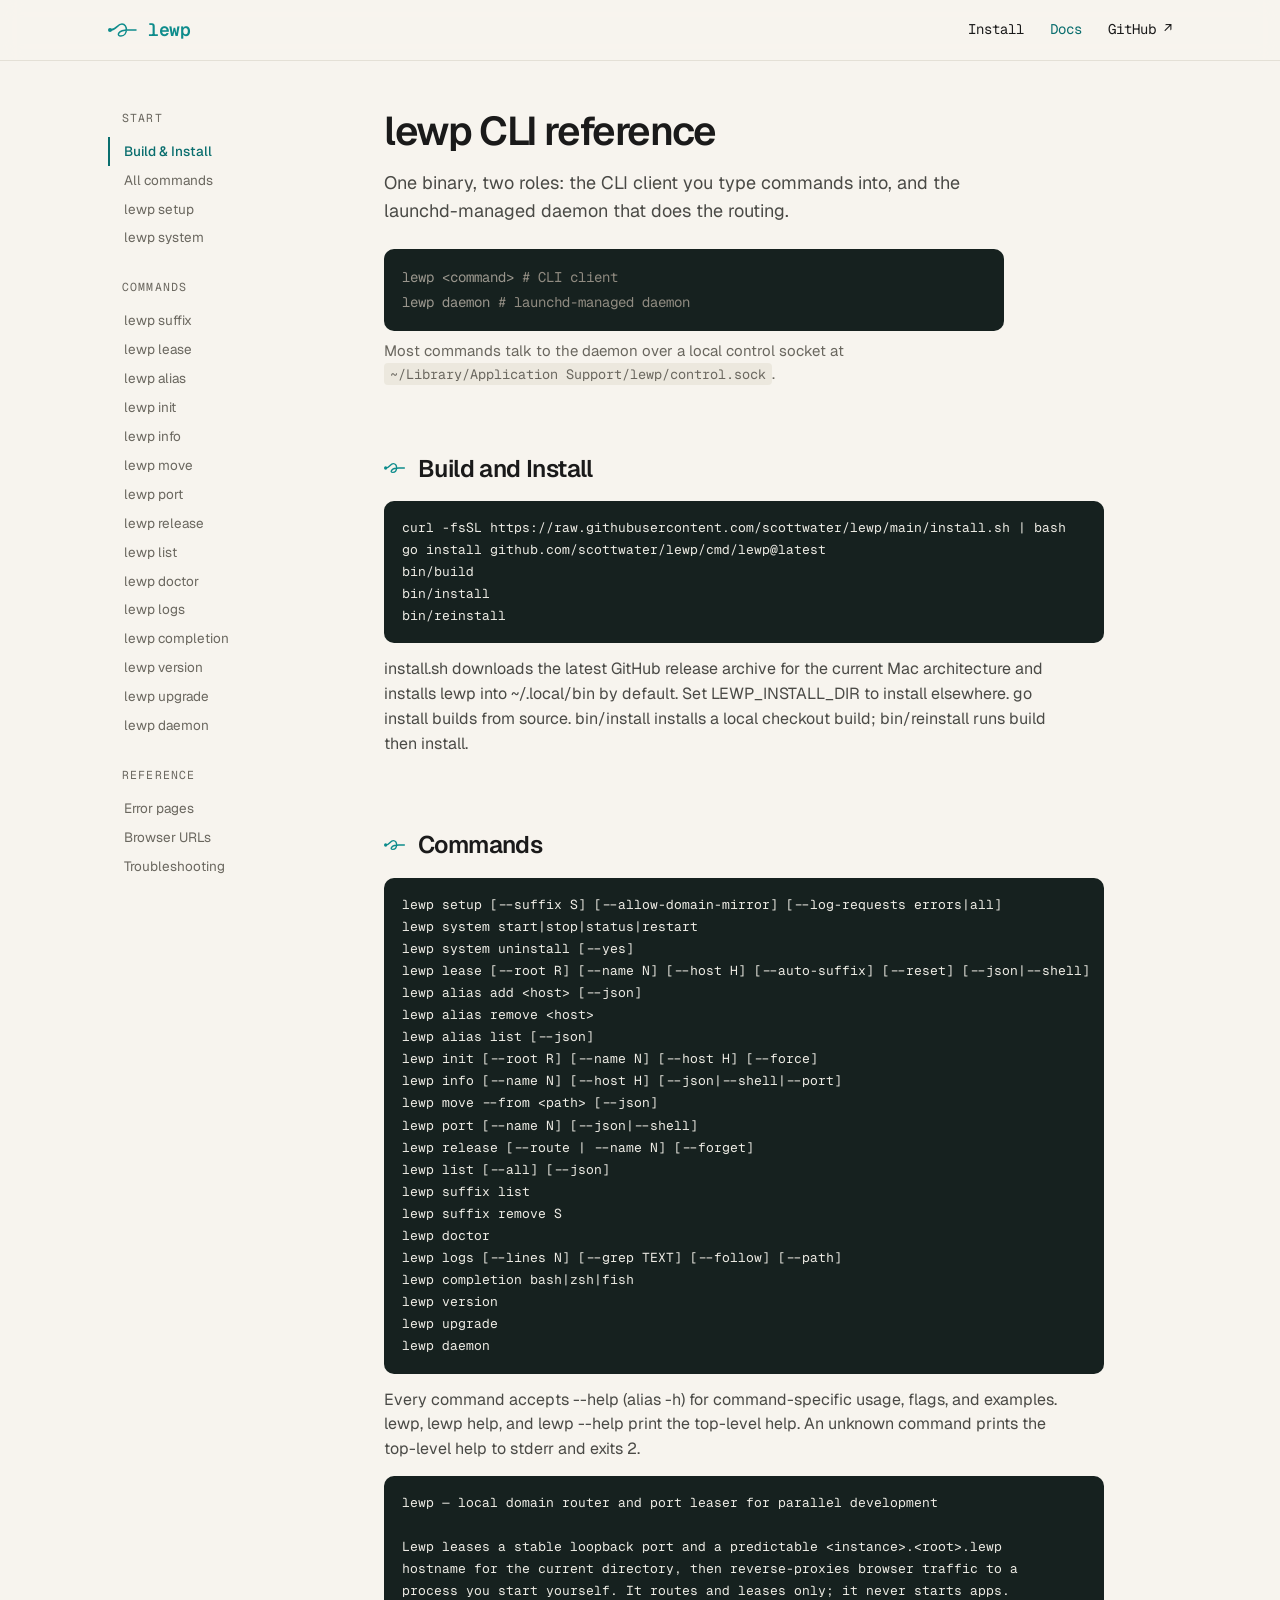
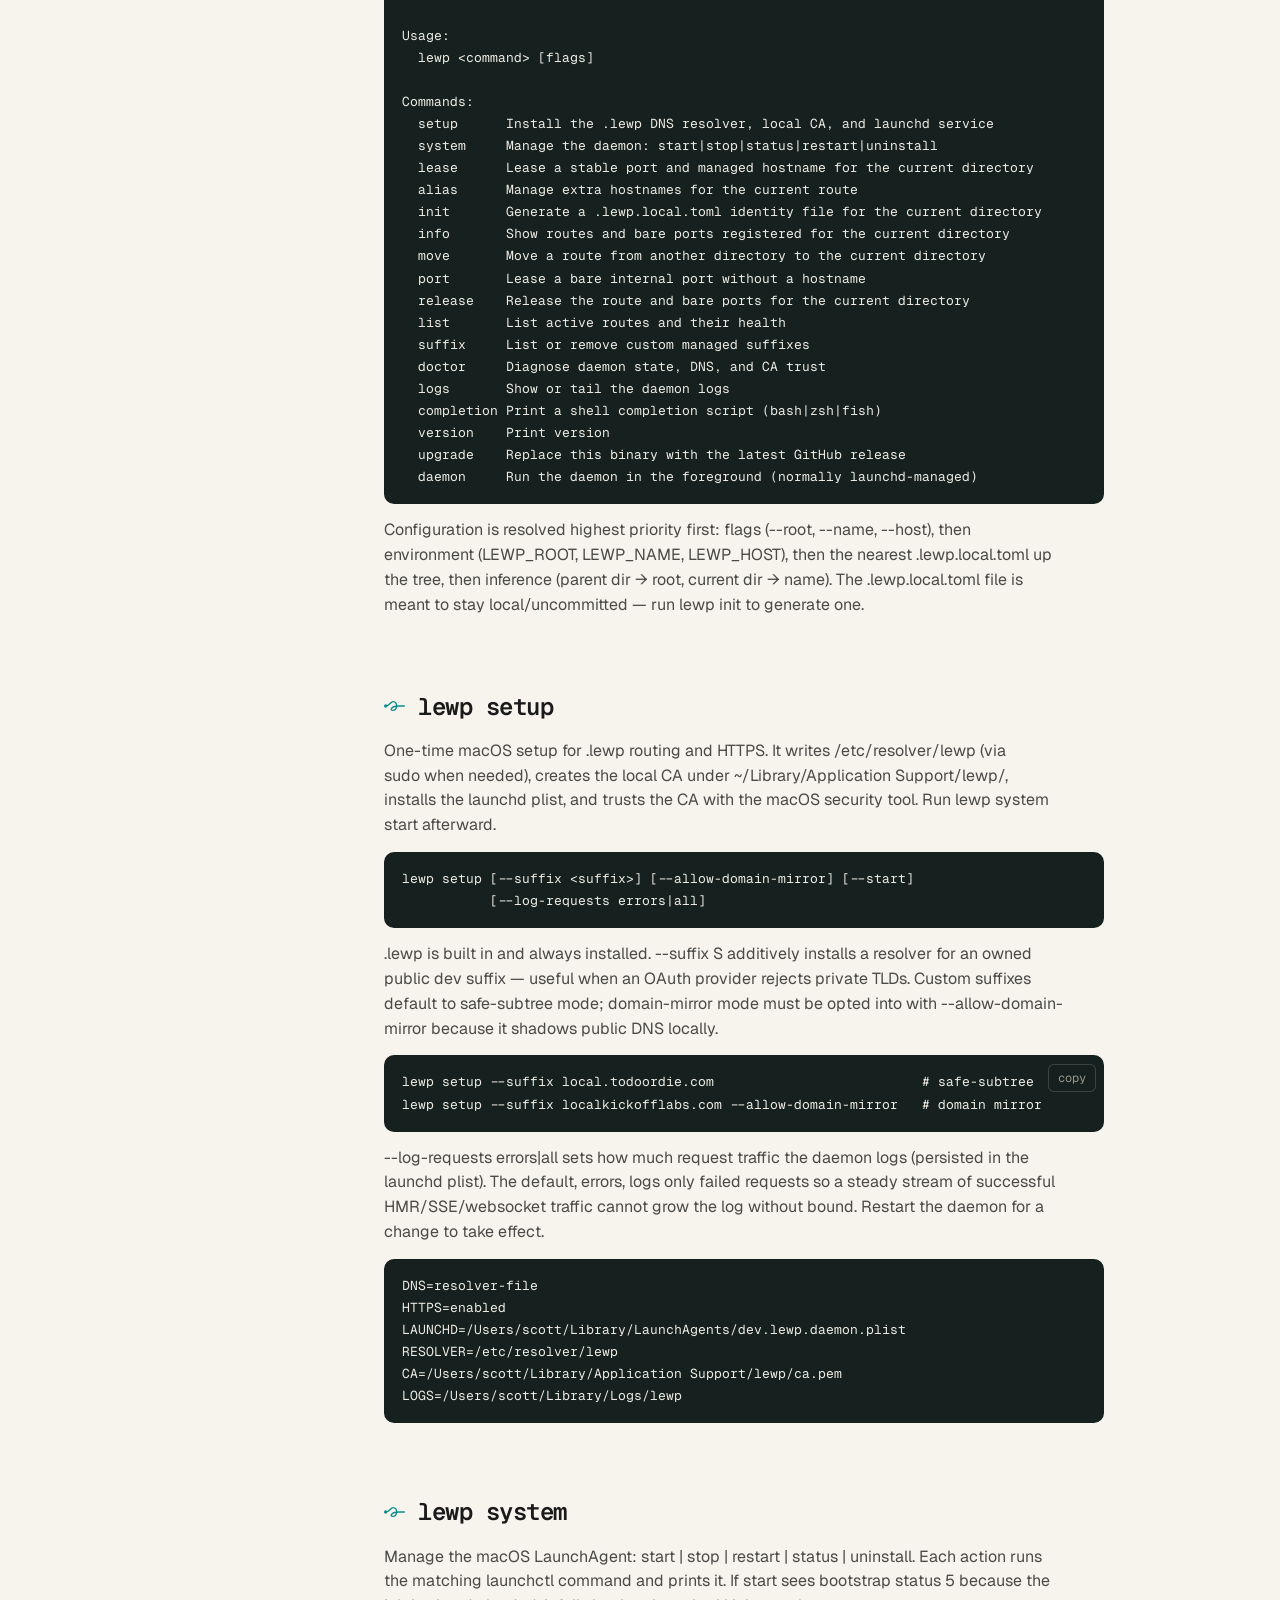
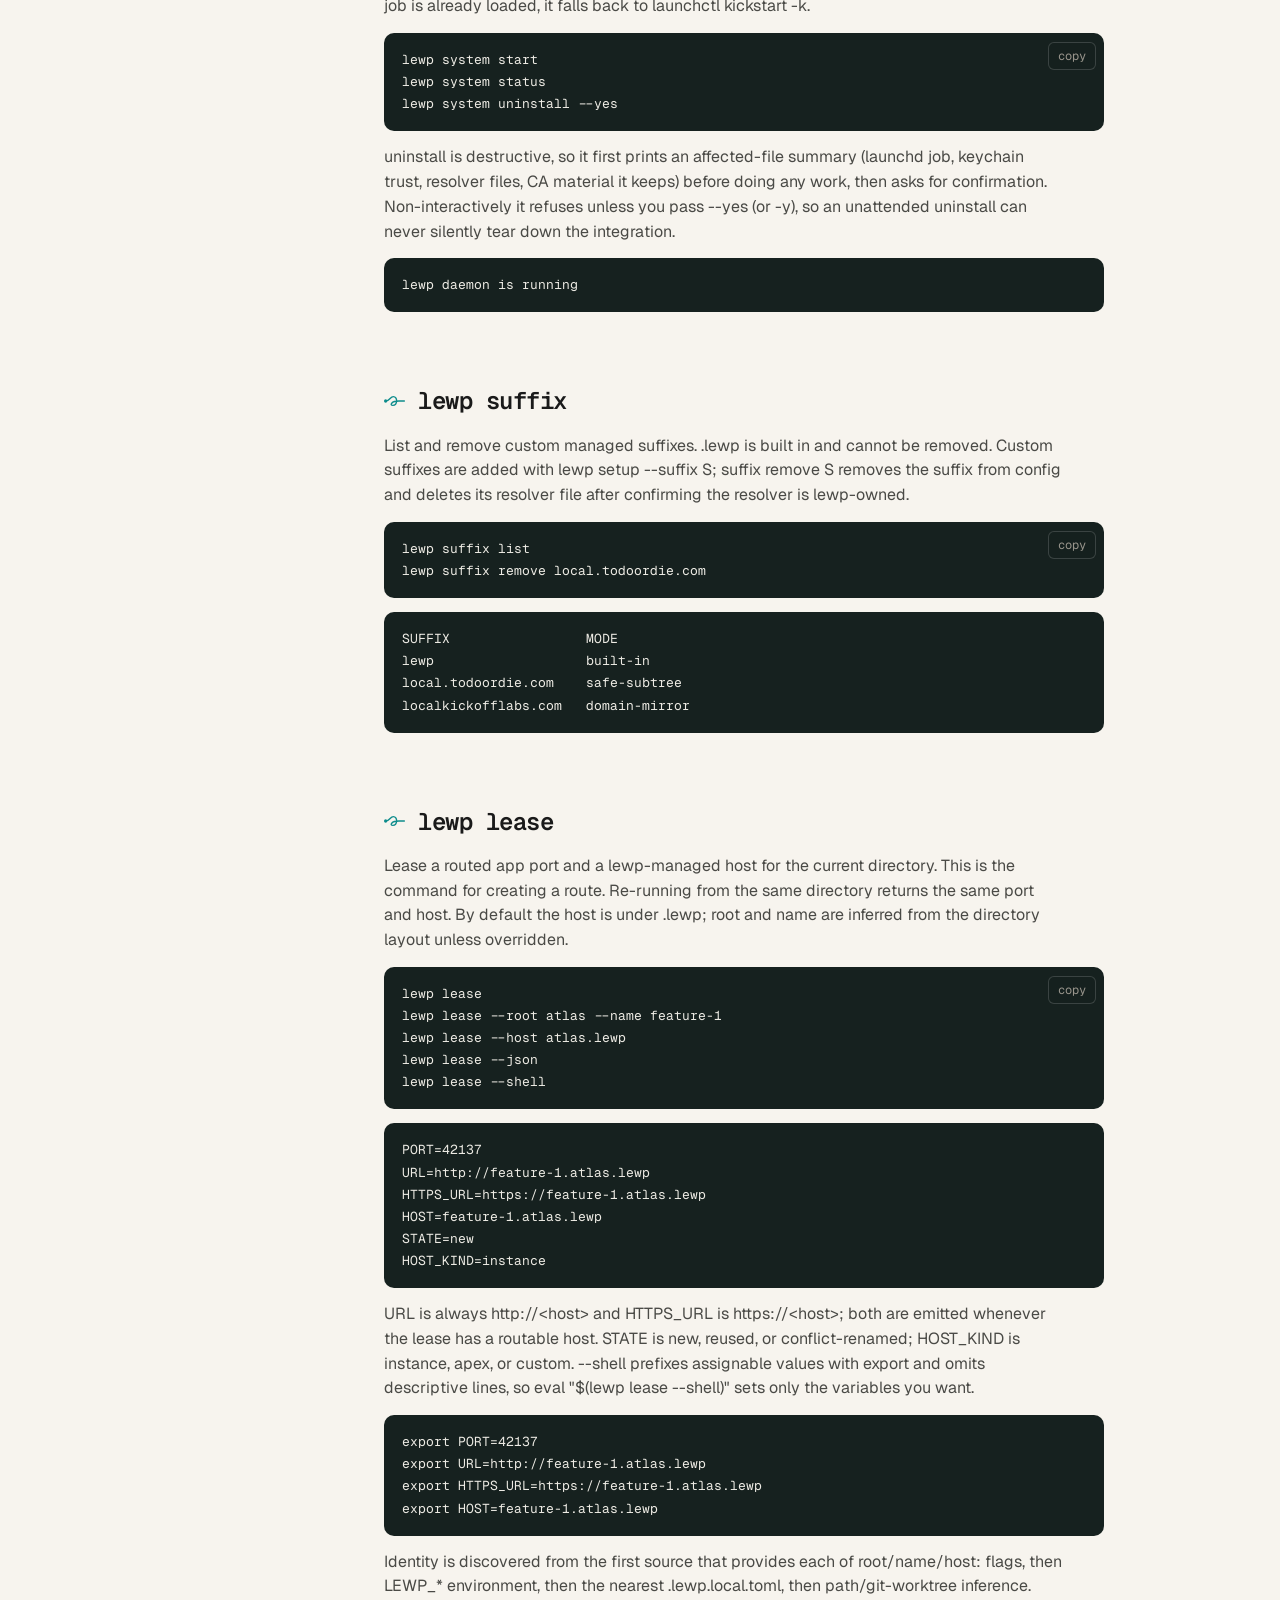
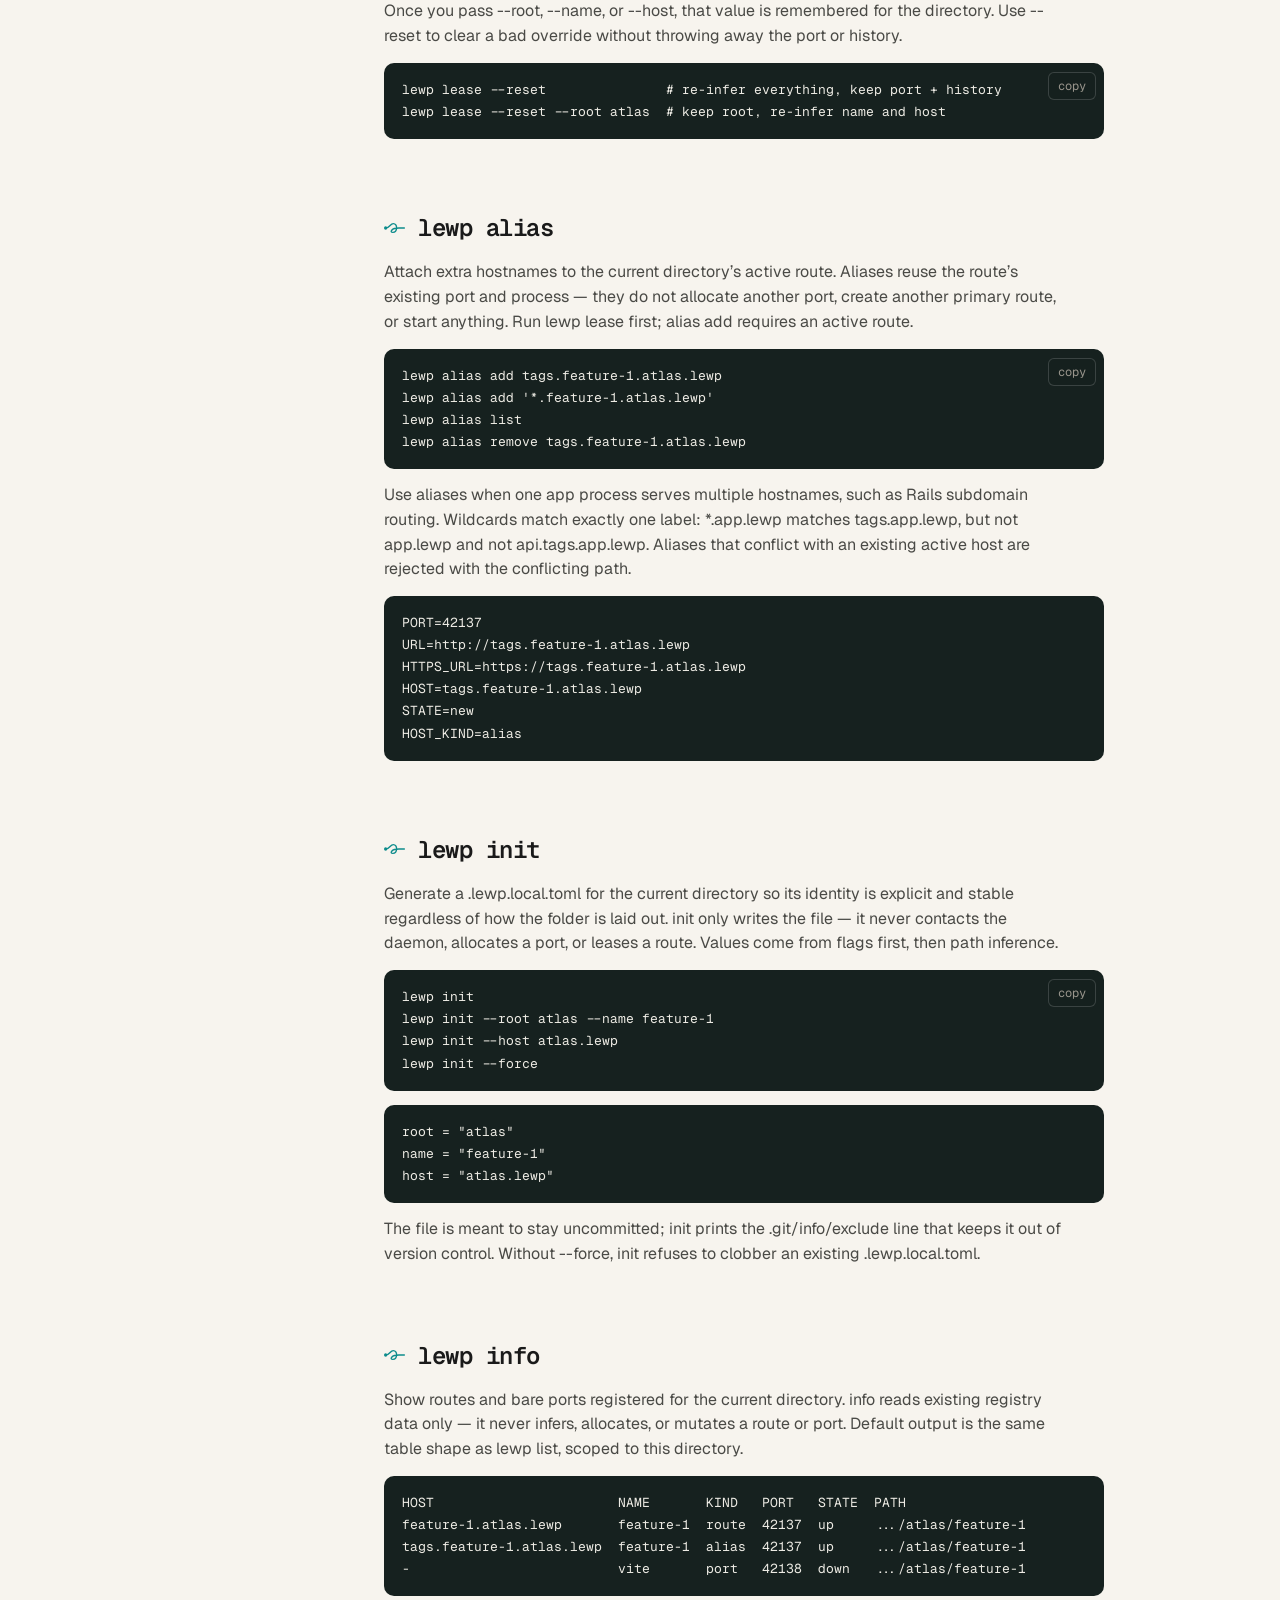
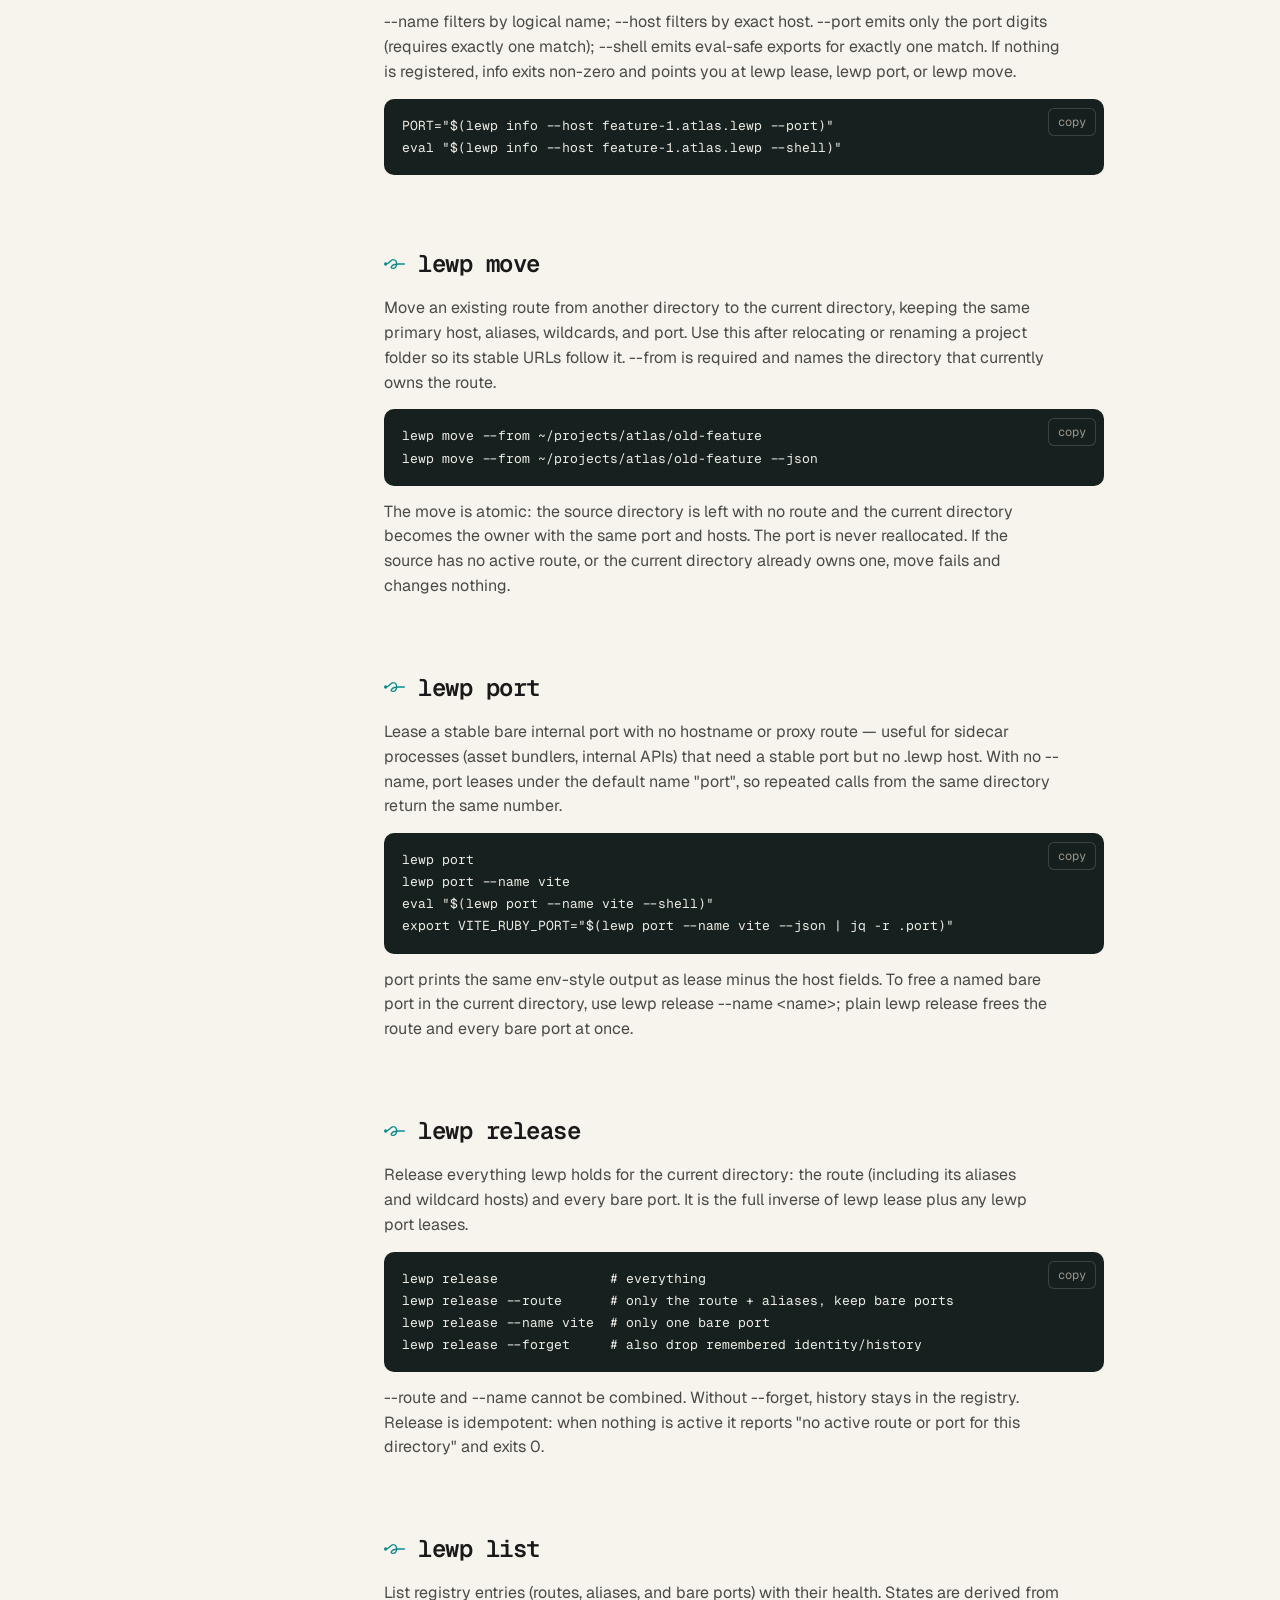
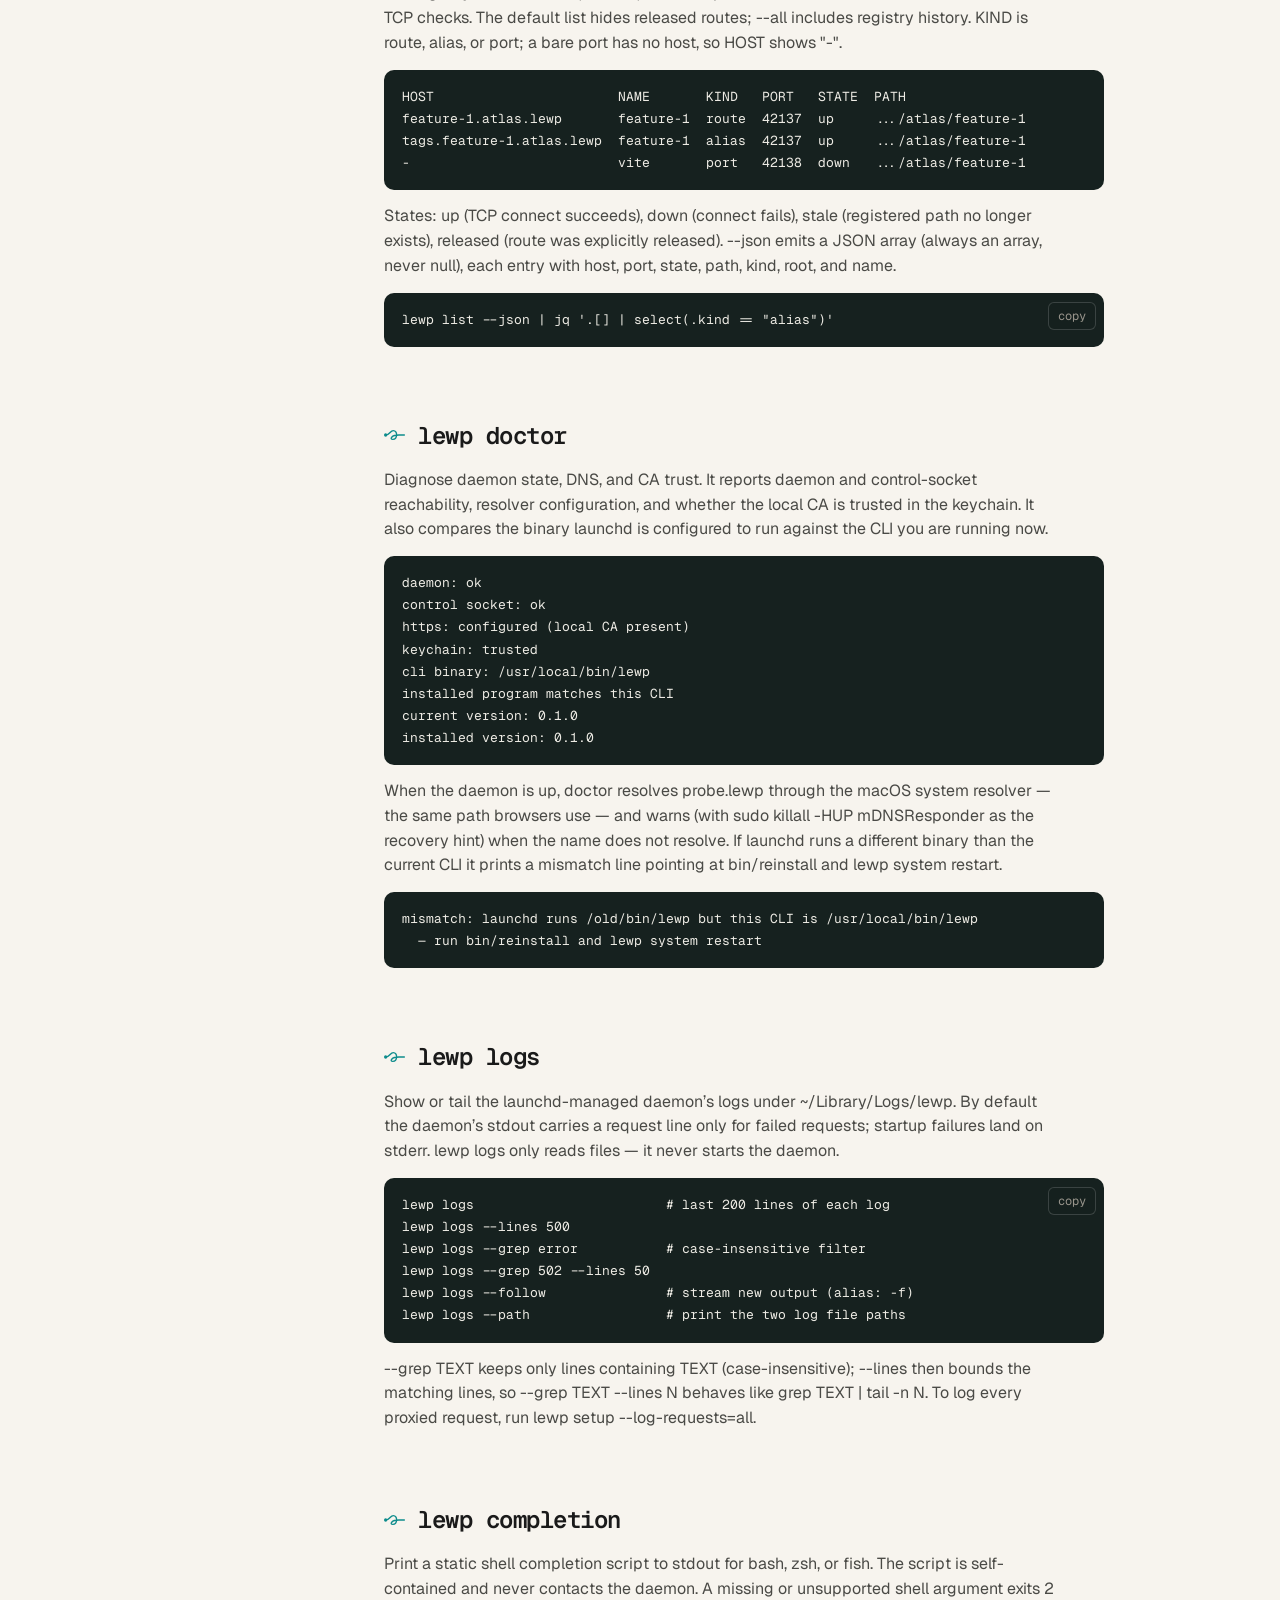
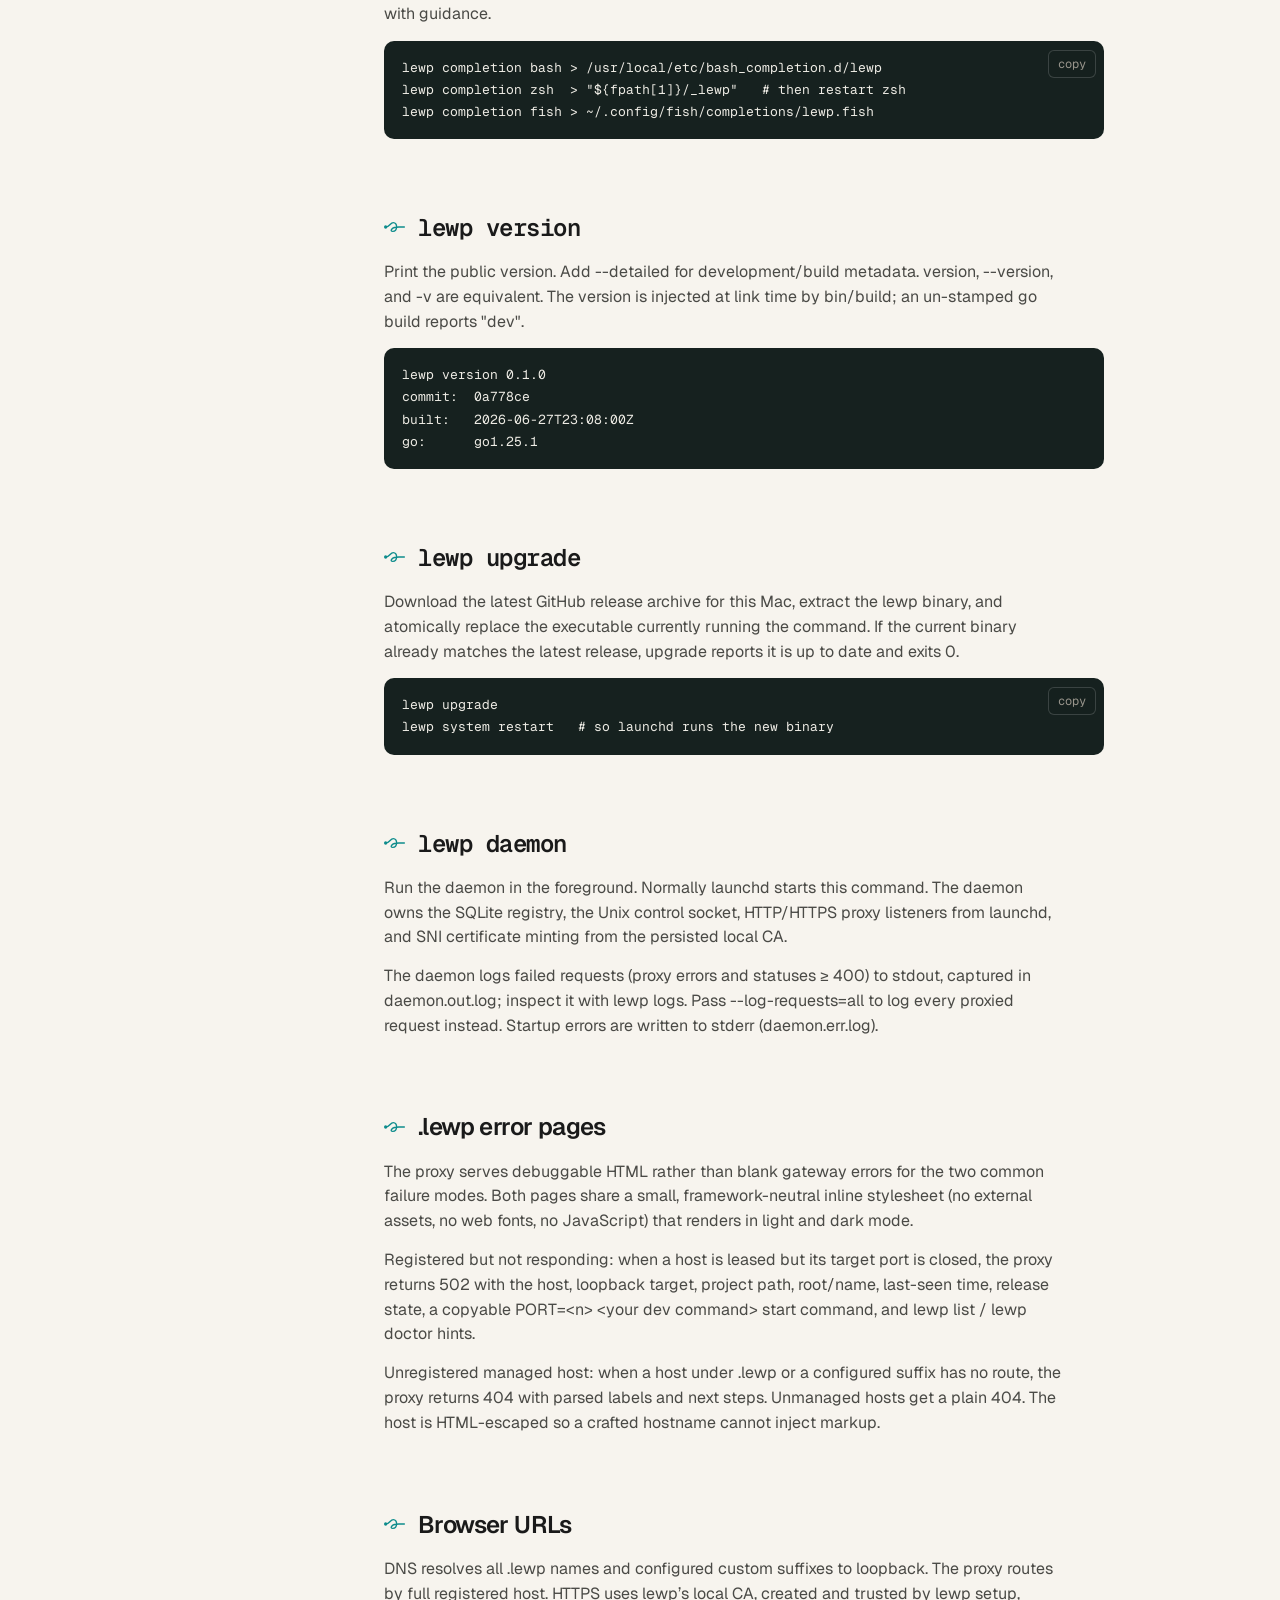
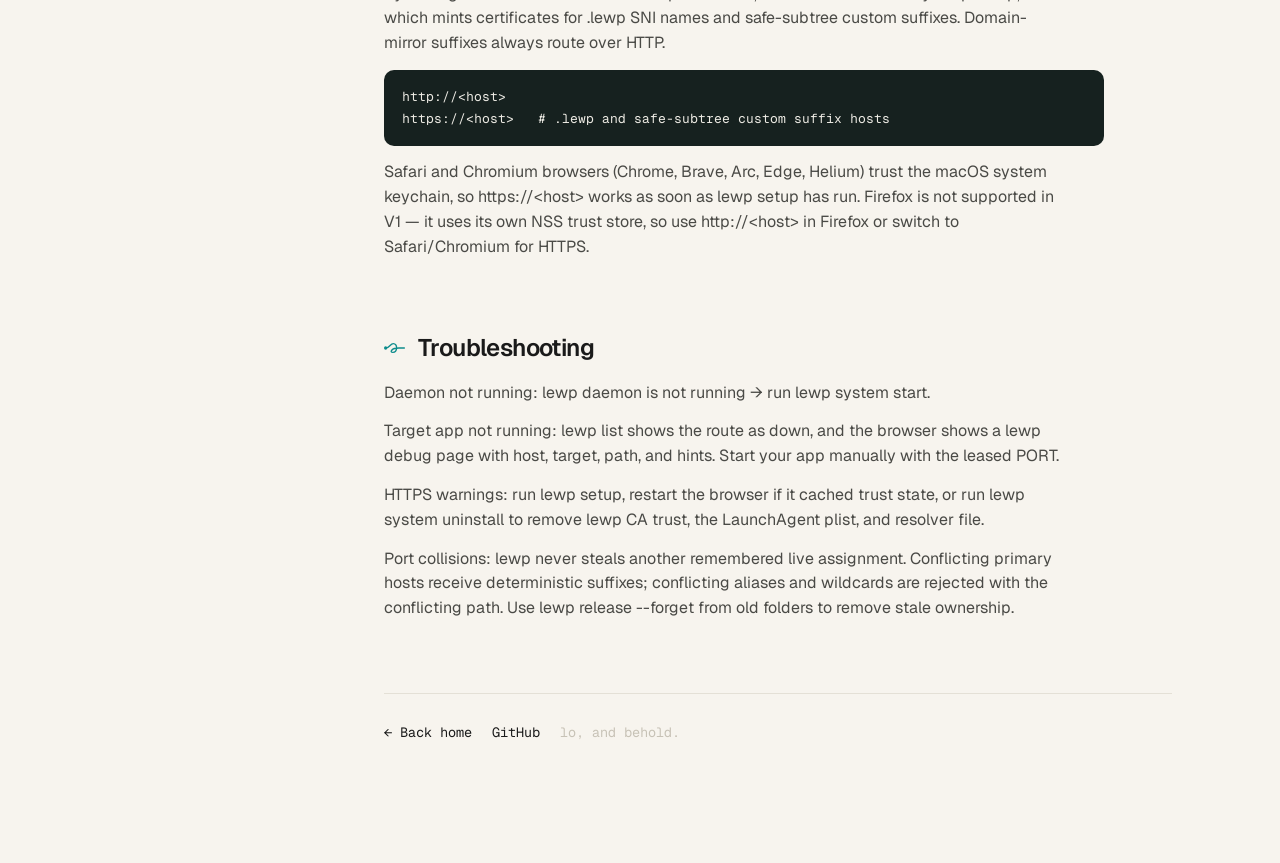
==== commit 3a26d2c4: "Fix release documentation contracts" ====
--- a/site/docs.html
+++ b/site/docs.html
@@ -131,7 +131,7 @@
 lewp info [--name N] [--host H] [--json|--shell|--port]
 lewp move --from &lt;path&gt; [--json]
 lewp port [--name N] [--json|--shell]
-lewp release [--route | --port [&lt;name&gt;]] [--forget]
+lewp release [--route | --name N] [--forget]
 lewp list [--all] [--json]
 lewp suffix list
 lewp suffix remove S
@@ -344,7 +344,7 @@
 lewp port --name vite
 eval "$(lewp port --name vite --shell)"
 export VITE_RUBY_PORT="$(lewp port --name vite --json | jq -r .port)"</pre>
-      <p>port prints the same env-style output as lease minus the host fields. To free a bare port, use lewp release --port &lt;name&gt;; plain lewp release frees the route and every bare port at once.</p>
+      <p>port prints the same env-style output as lease minus the host fields. To free a named bare port in the current directory, use lewp release --name &lt;name&gt;; plain lewp release frees the route and every bare port at once.</p>
     </section>
 
     <section id="release" class="doc-section doc-scroll">
@@ -358,9 +358,9 @@
       <p>Release everything lewp holds for the current directory: the route (including its aliases and wildcard hosts) and every bare port. It is the full inverse of lewp lease plus any lewp port leases.</p>
       <pre>lewp release              # everything
 lewp release --route      # only the route + aliases, keep bare ports
-lewp release --port vite  # only one bare port
+lewp release --name vite  # only one bare port
 lewp release --forget     # also drop remembered identity/history</pre>
-      <p>--route and --port cannot be combined. Without --forget, history stays in the registry. Release is idempotent: when nothing is active it reports "no active route or port for this directory" and exits 0.</p>
+      <p>--route and --name cannot be combined. Without --forget, history stays in the registry. Release is idempotent: when nothing is active it reports "no active route or port for this directory" and exits 0.</p>
     </section>
 
     <section id="list" class="doc-section doc-scroll">
--- a/site/styles.css
+++ b/site/styles.css
@@ -165,8 +165,8 @@
 }
 .lewp-dot { transform-origin: center; animation: lewp-pop 0.45s ease-out both; }
 .lewp-tip { opacity: 0; animation: lewp-pop 0.4s ease-out 1.9s forwards; transform-origin: center; }
-.lewp-fade { opacity: 0; animation: lewp-fade 0.7s ease-out 0.5s forwards; }
-.lewp-fade-2 { opacity: 0; animation: lewp-fade 0.7s ease-out 0.75s forwards; }
+.lewp-fade { opacity: 0; animation: lewp-fade 0.7s ease-out forwards; }
+.lewp-fade-2 { opacity: 0; animation: lewp-fade 0.7s ease-out 0.15s forwards; }
 @media (prefers-reduced-motion: reduce) {
   .lewp-path { animation: none; stroke-dashoffset: 0; }
   .lewp-dot, .lewp-tip, .lewp-fade, .lewp-fade-2 { animation: none; opacity: 1; transform: none; }
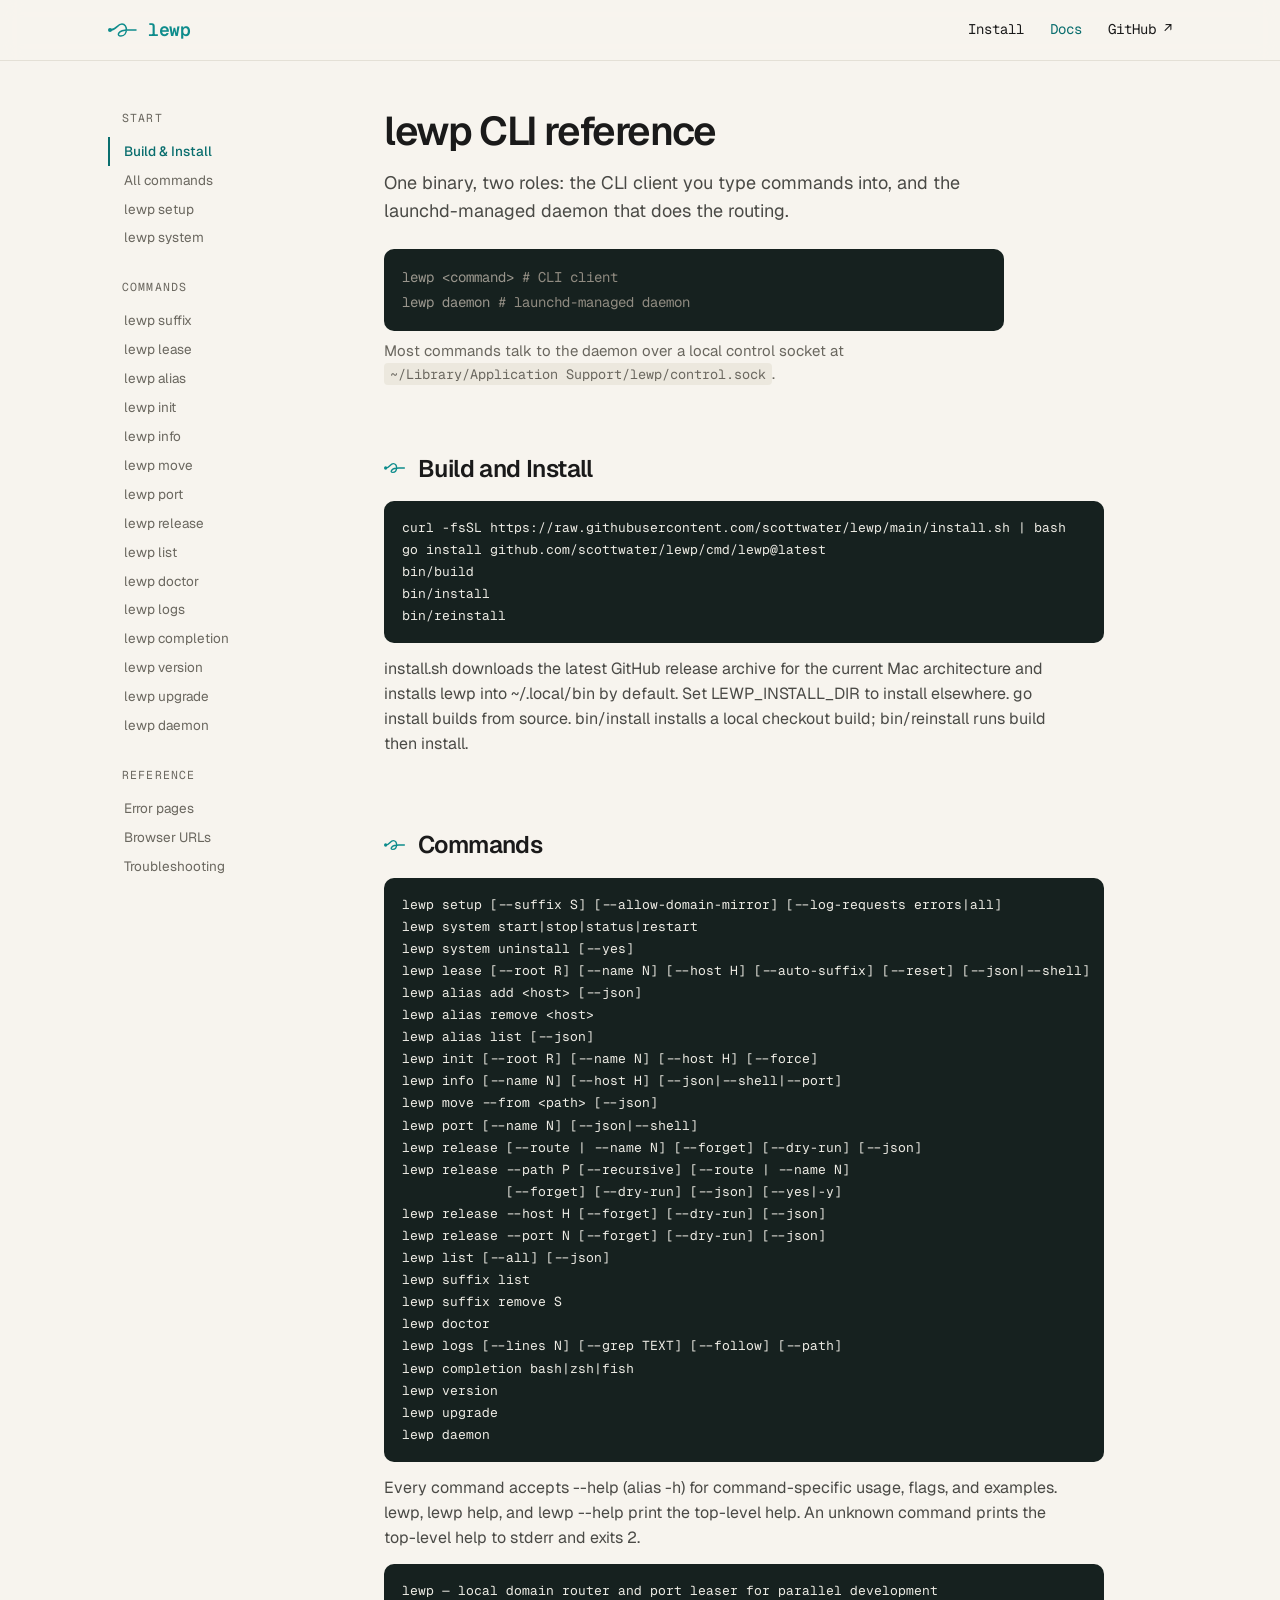
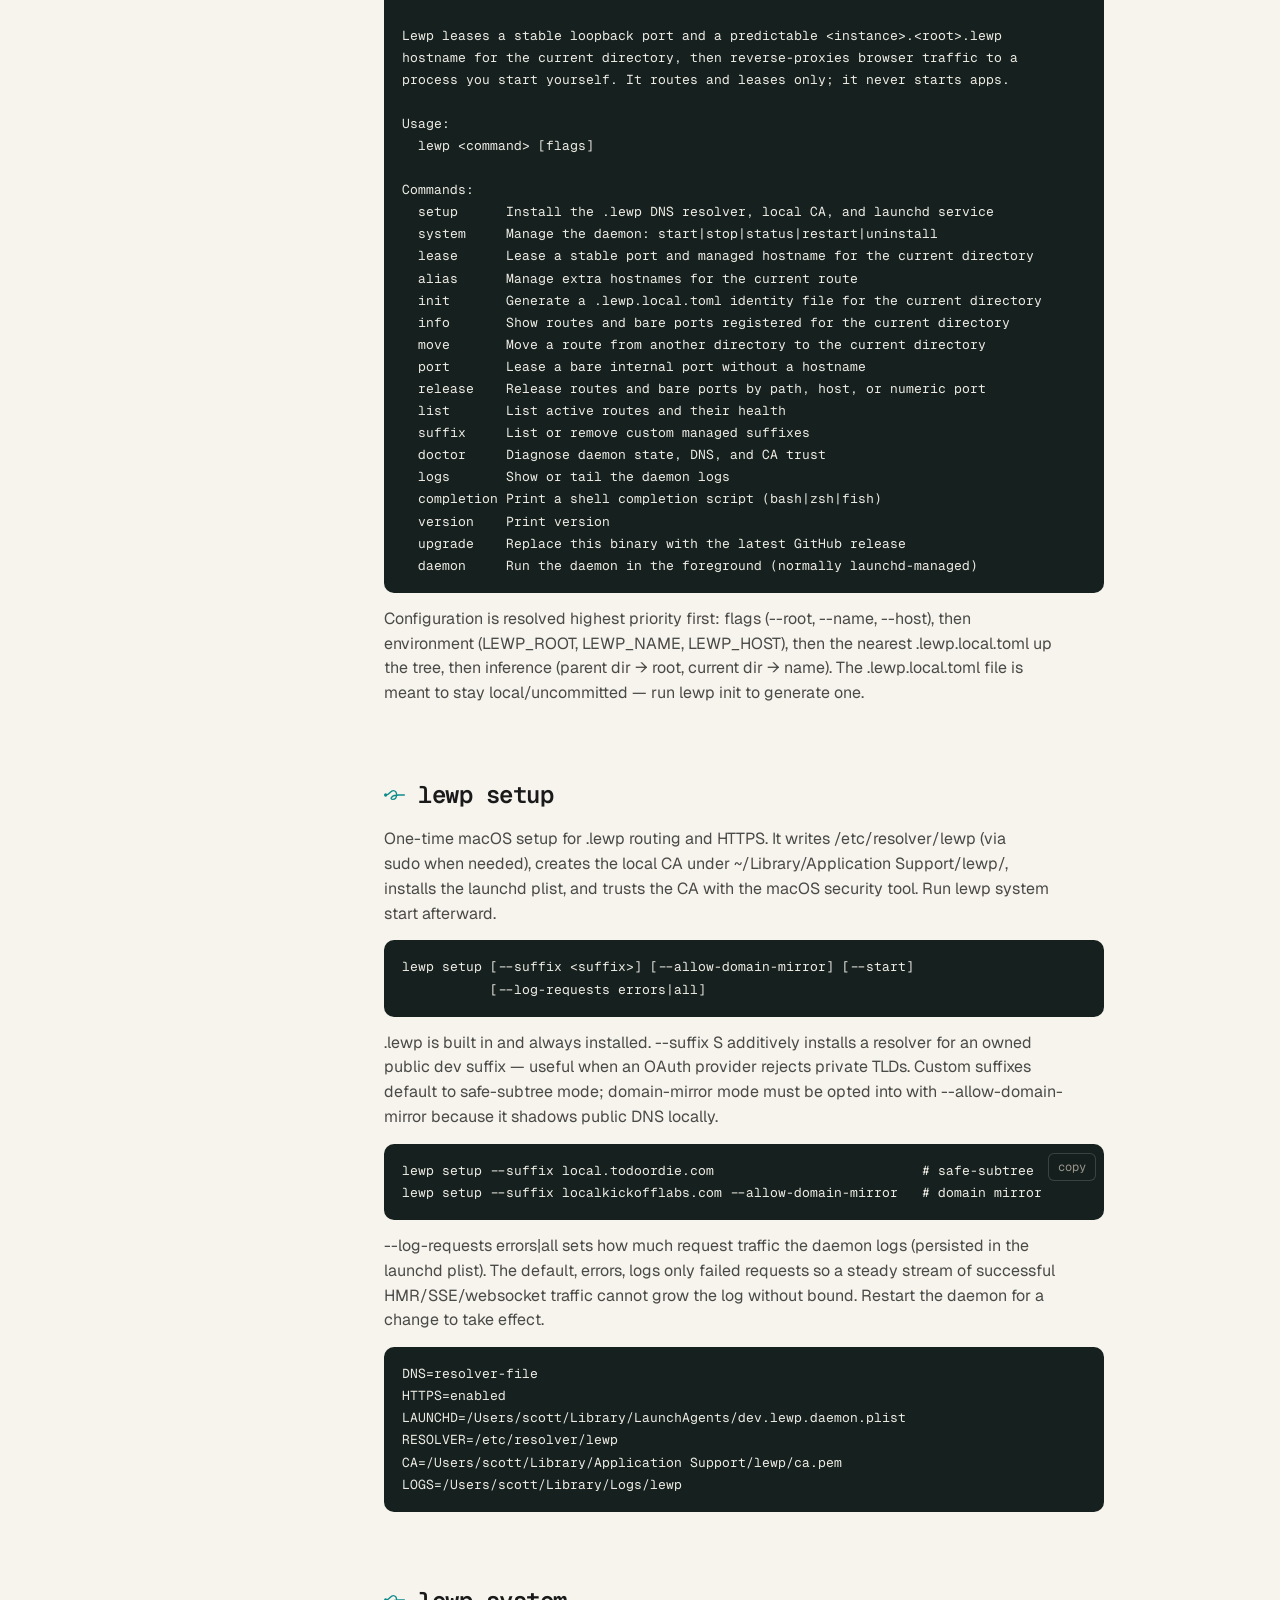
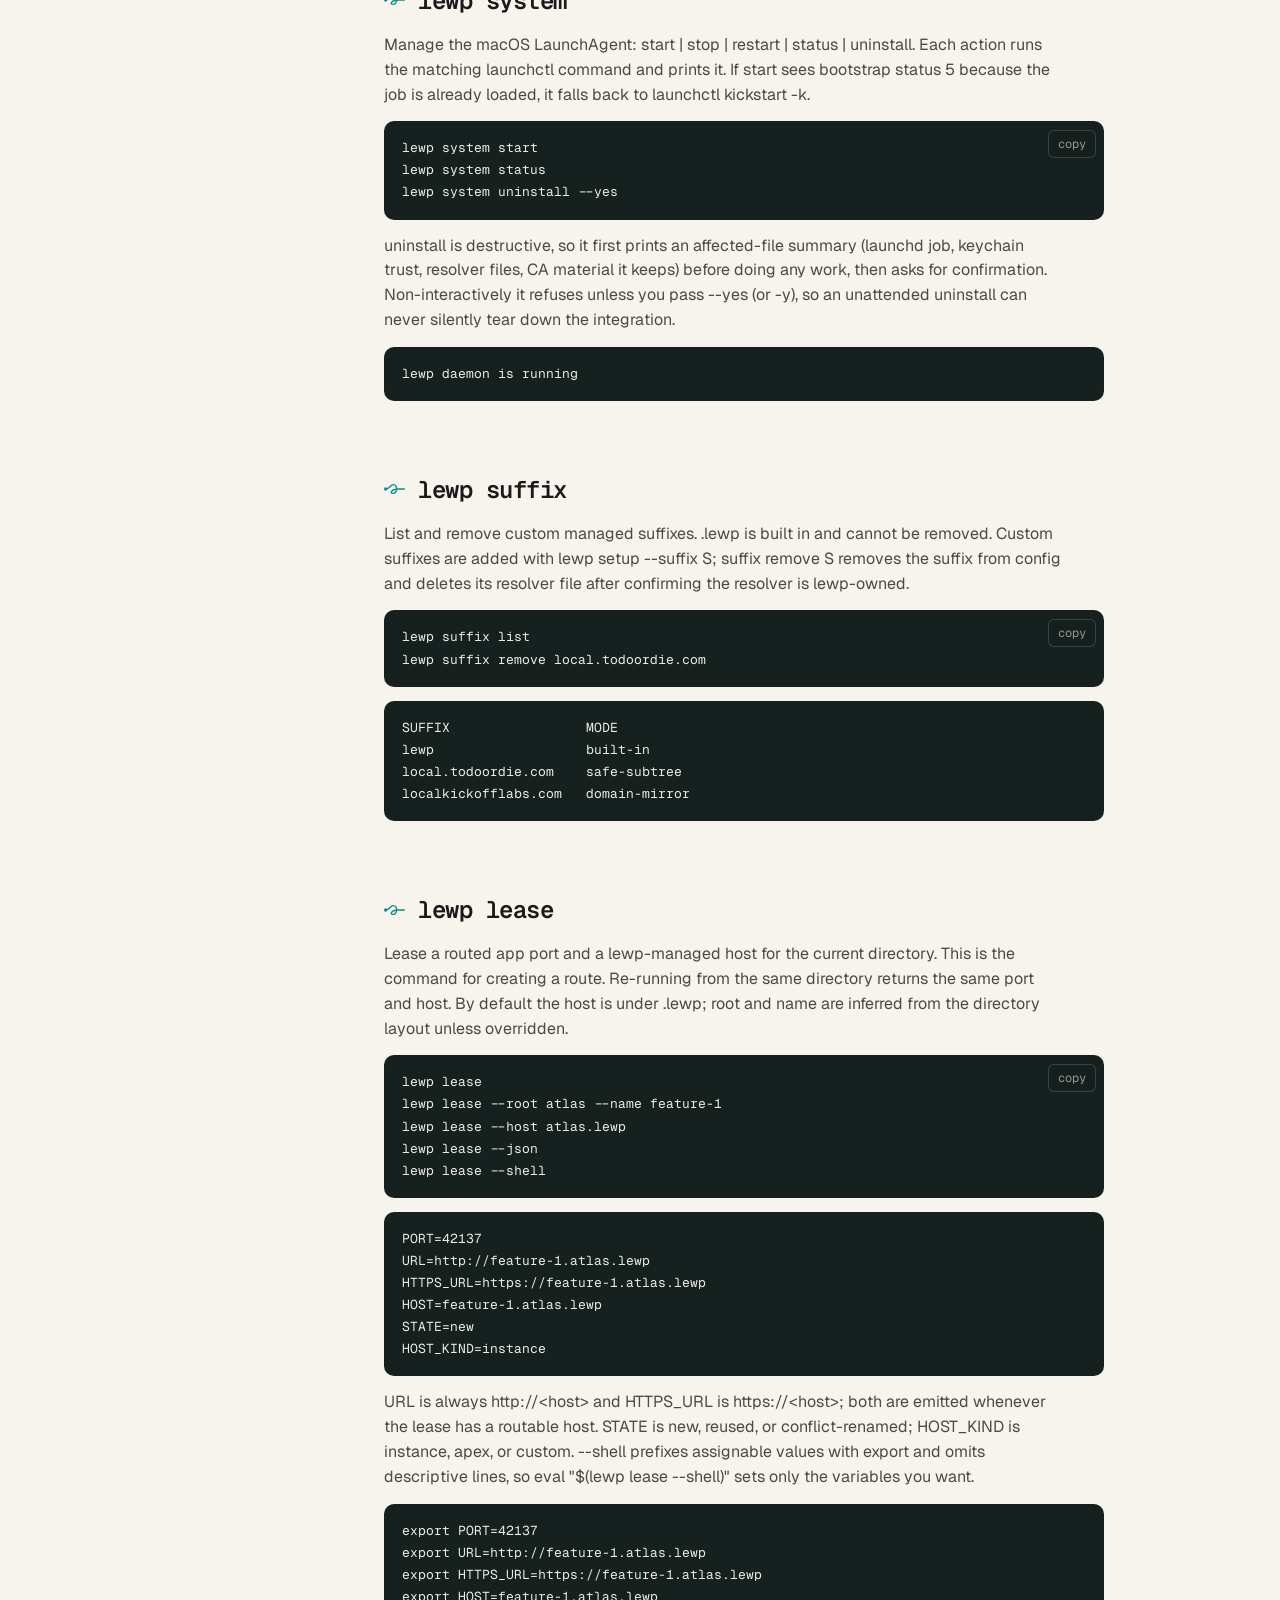
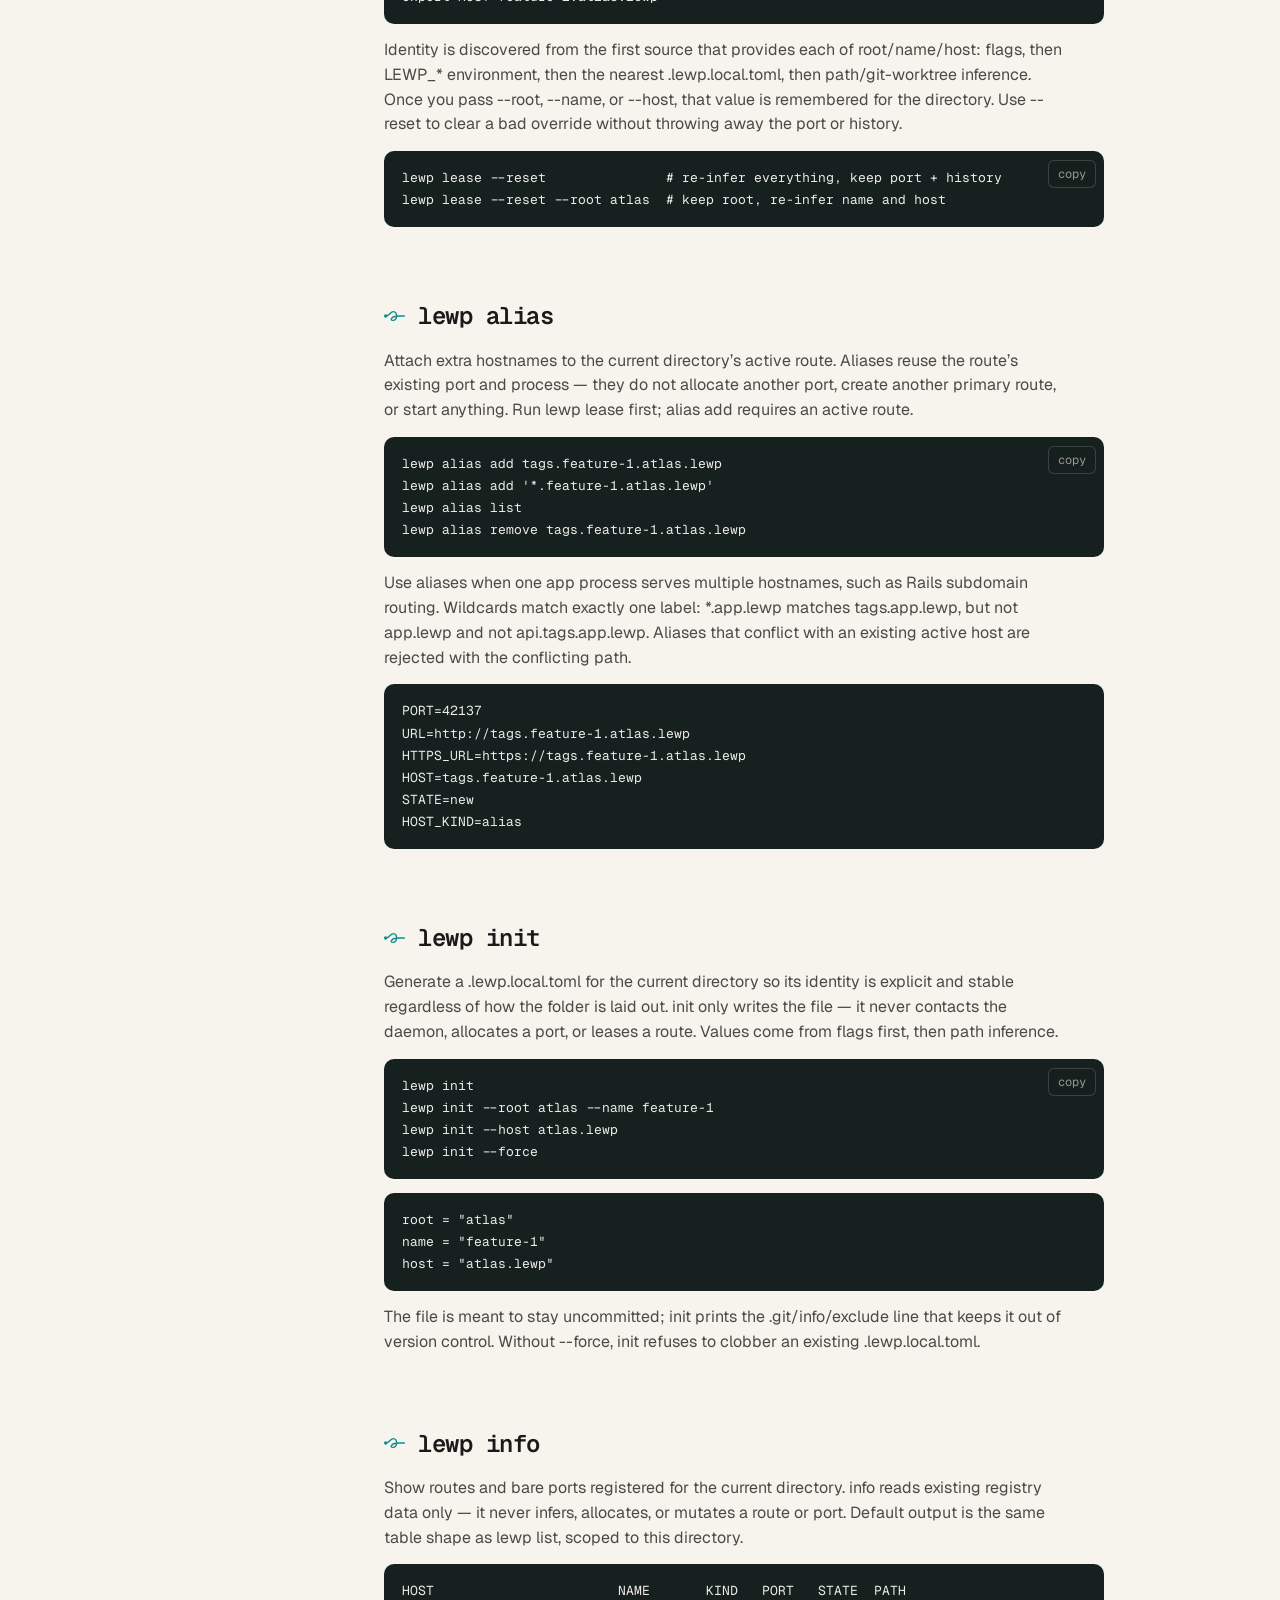
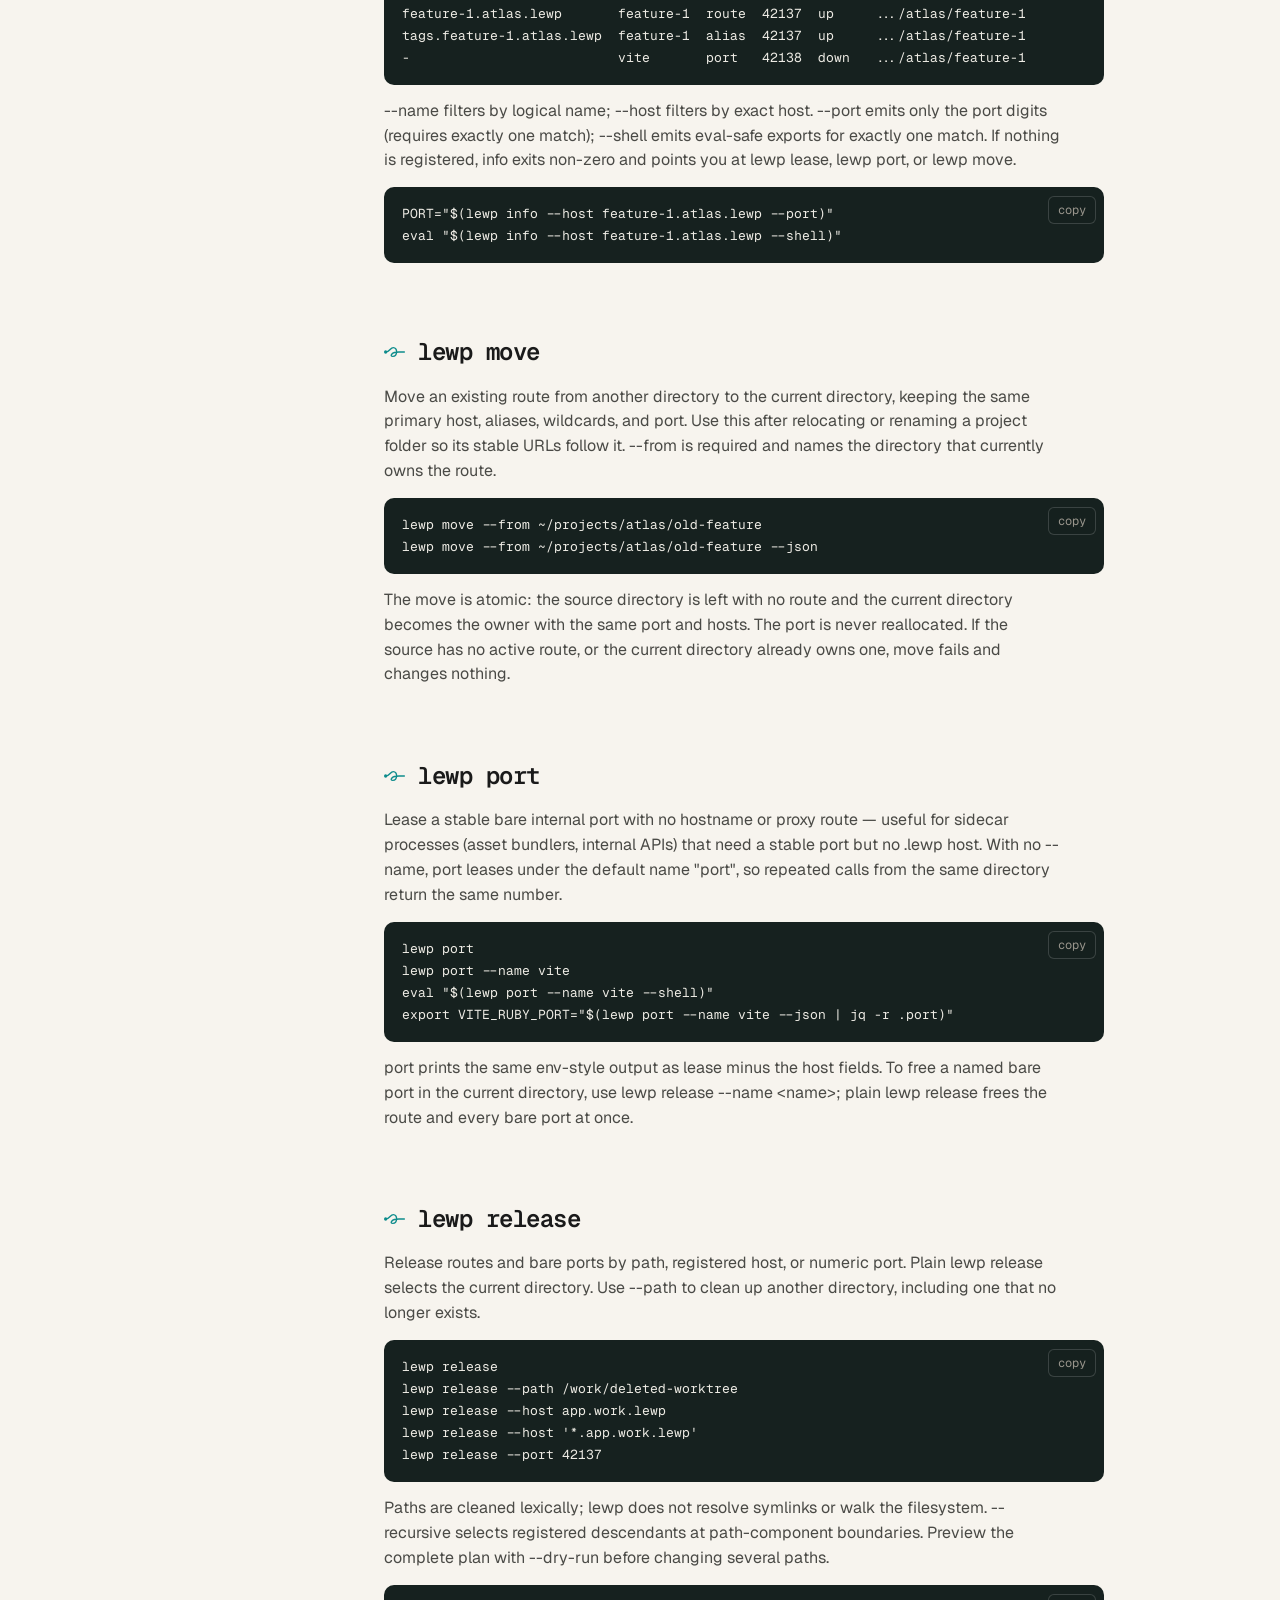
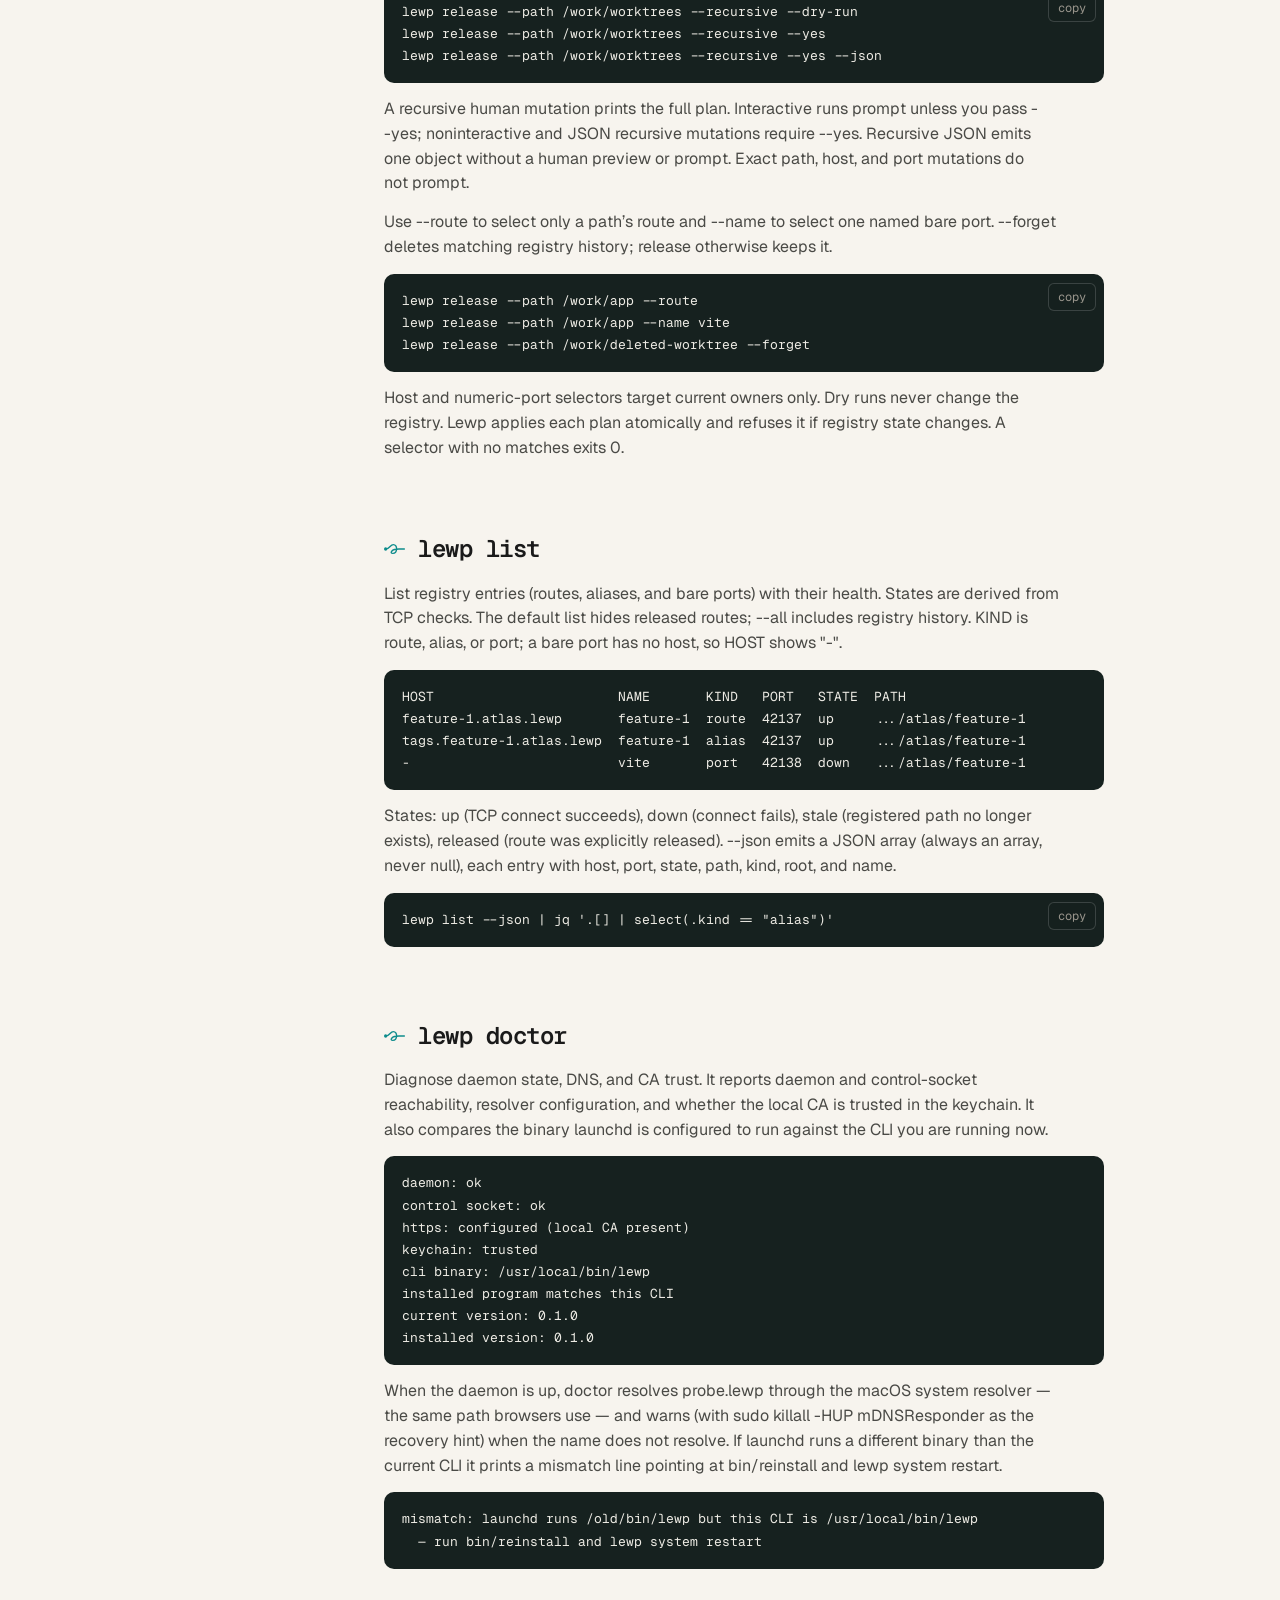
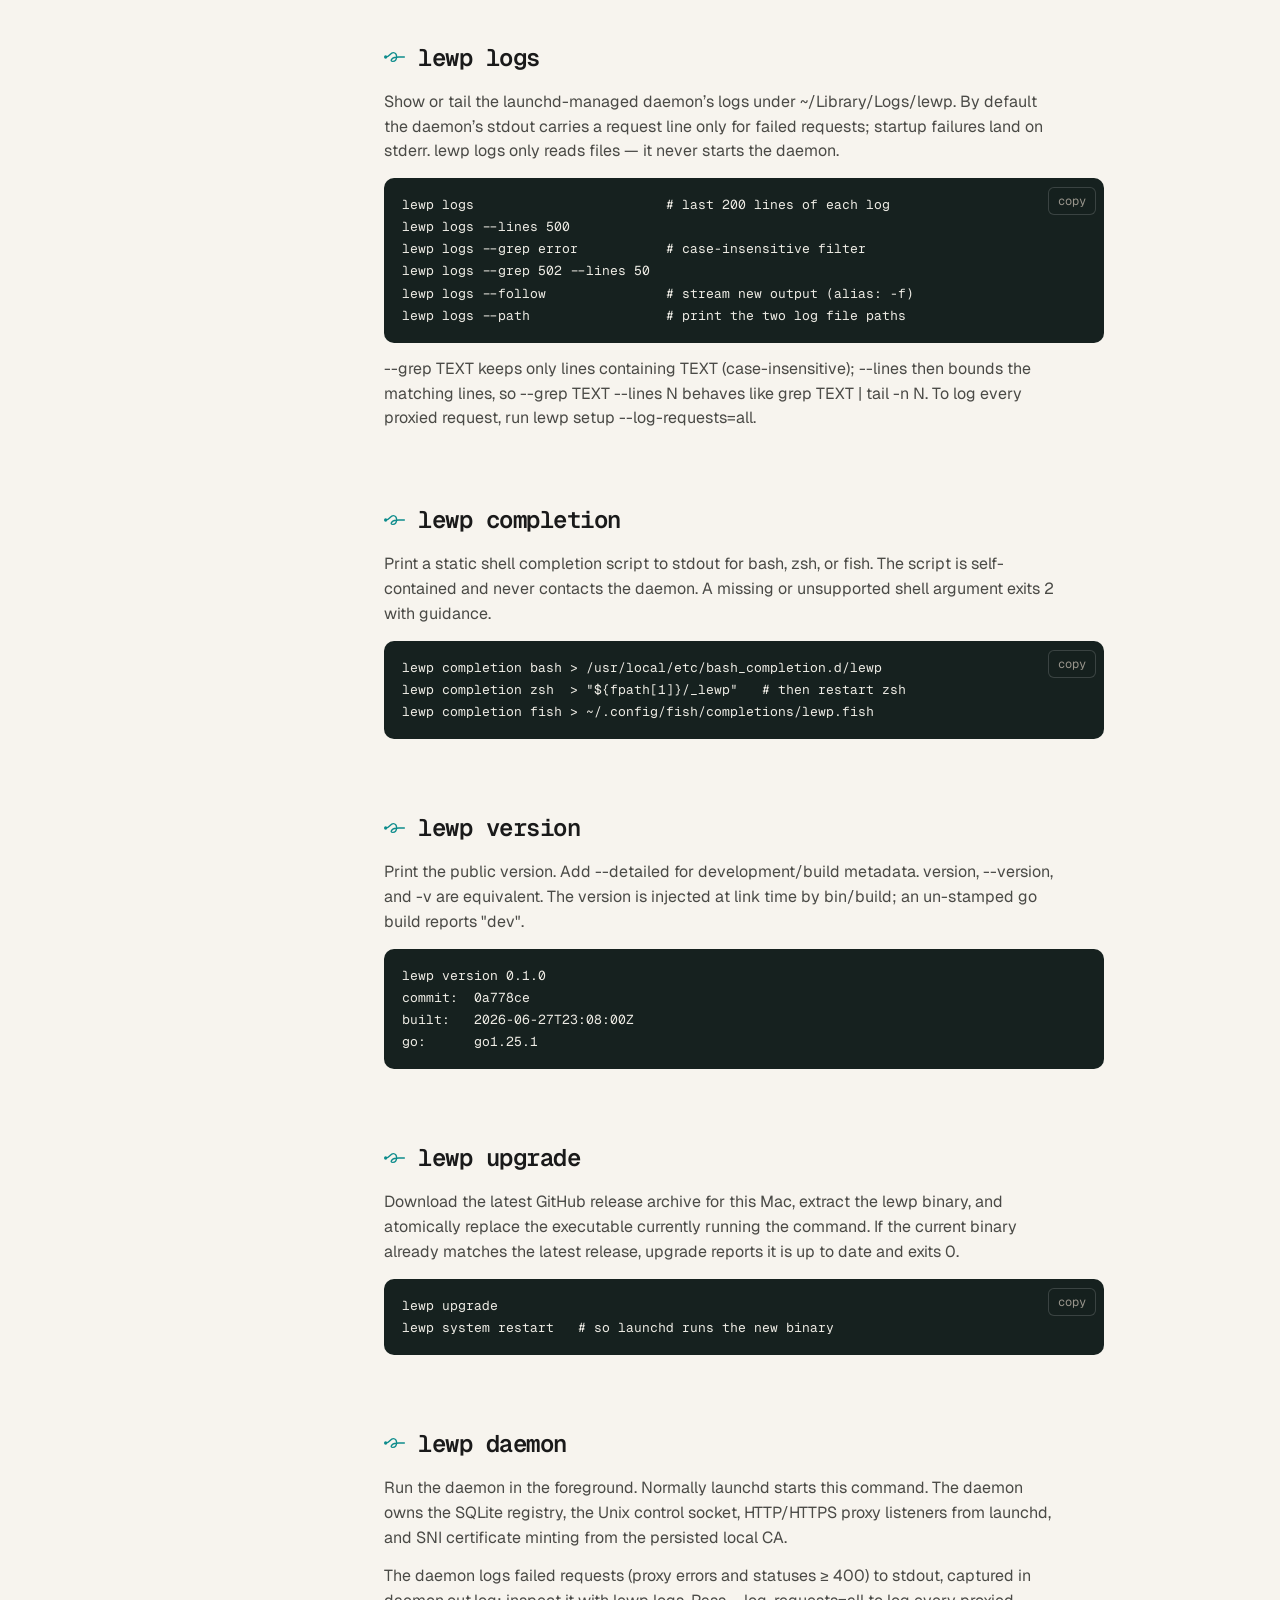
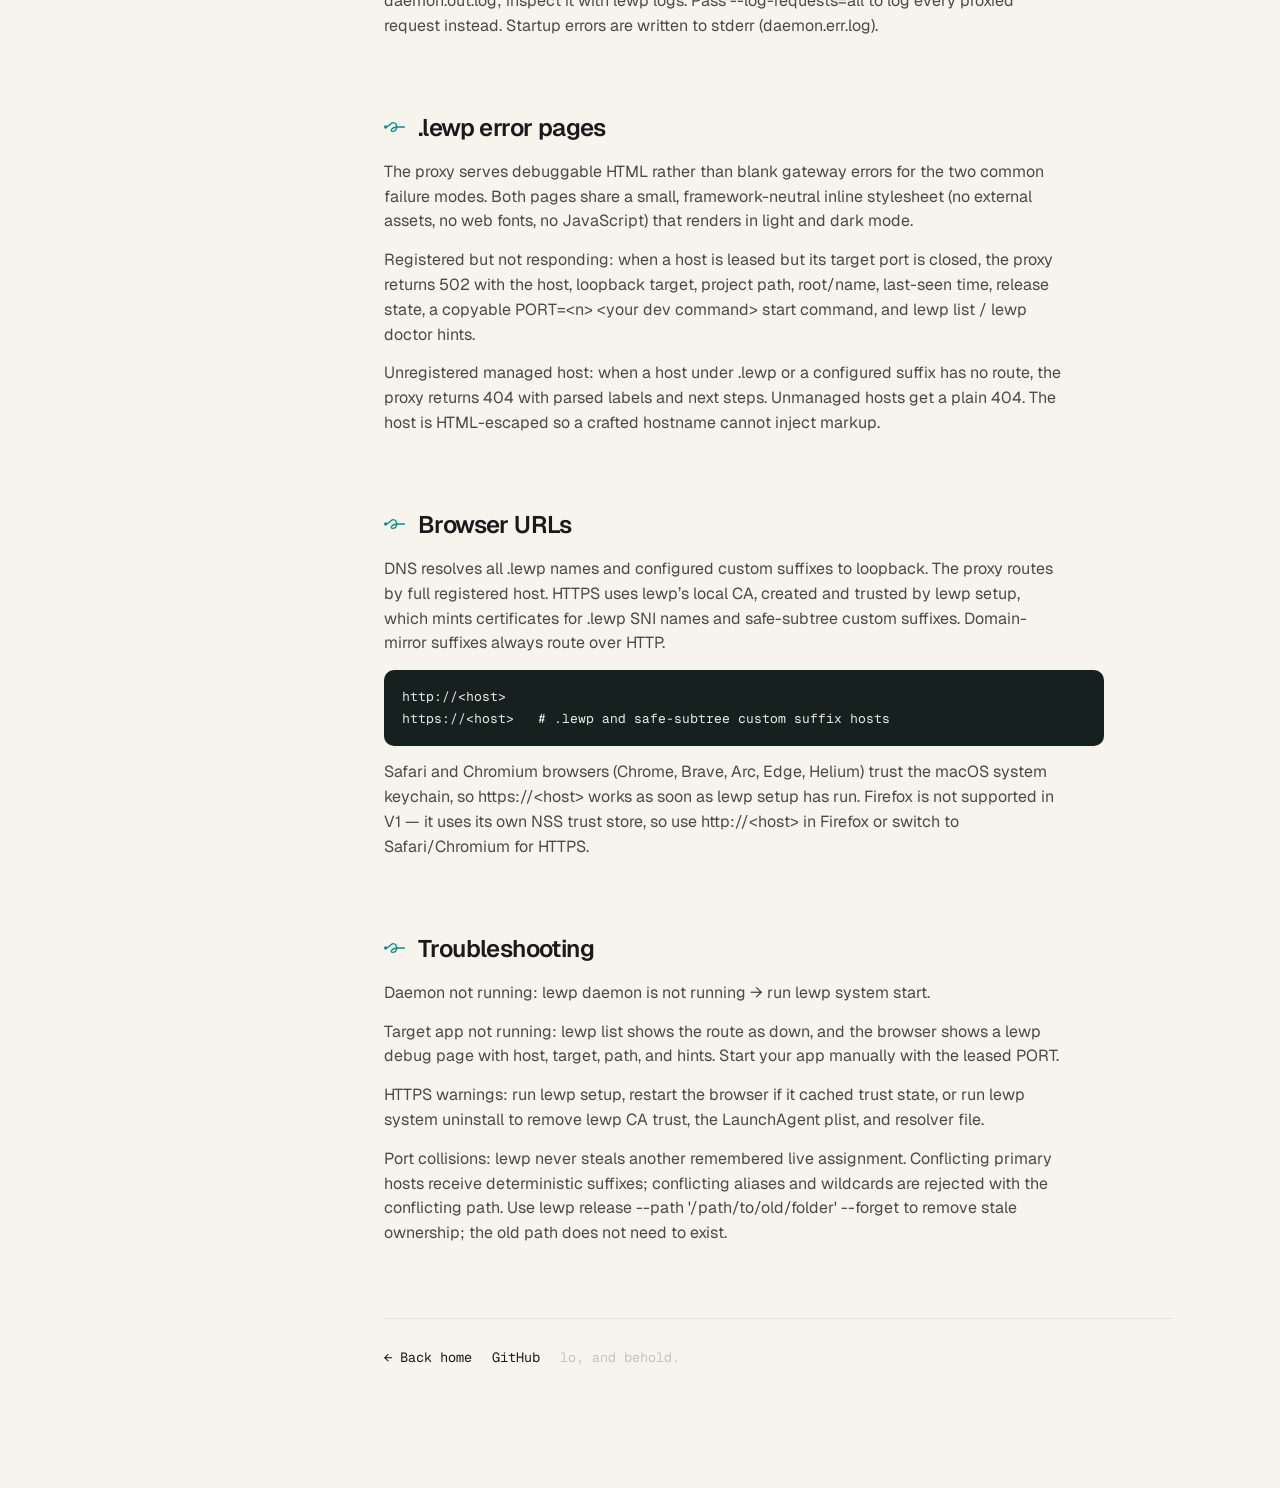
==== commit 0b21ce5a: "Complete global release documentation" ====
--- a/site/docs.html
+++ b/site/docs.html
@@ -131,7 +131,11 @@
 lewp info [--name N] [--host H] [--json|--shell|--port]
 lewp move --from &lt;path&gt; [--json]
 lewp port [--name N] [--json|--shell]
-lewp release [--route | --name N] [--forget]
+lewp release [--route | --name N] [--forget] [--dry-run] [--json]
+lewp release --path P [--recursive] [--route | --name N]
+             [--forget] [--dry-run] [--json] [--yes|-y]
+lewp release --host H [--forget] [--dry-run] [--json]
+lewp release --port N [--forget] [--dry-run] [--json]
 lewp list [--all] [--json]
 lewp suffix list
 lewp suffix remove S
@@ -160,7 +164,7 @@
   info       Show routes and bare ports registered for the current directory
   move       Move a route from another directory to the current directory
   port       Lease a bare internal port without a hostname
-  release    Release the route and bare ports for the current directory
+  release    Release routes and bare ports by path, host, or numeric port
   list       List active routes and their health
   suffix     List or remove custom managed suffixes
   doctor     Diagnose daemon state, DNS, and CA trust
@@ -355,12 +359,22 @@
         </svg>
         <h2 class="cmd">lewp release</h2>
       </div>
-      <p>Release everything lewp holds for the current directory: the route (including its aliases and wildcard hosts) and every bare port. It is the full inverse of lewp lease plus any lewp port leases.</p>
-      <pre>lewp release              # everything
-lewp release --route      # only the route + aliases, keep bare ports
-lewp release --name vite  # only one bare port
-lewp release --forget     # also drop remembered identity/history</pre>
-      <p>--route and --name cannot be combined. Without --forget, history stays in the registry. Release is idempotent: when nothing is active it reports "no active route or port for this directory" and exits 0.</p>
+      <p>Release routes and bare ports by path, registered host, or numeric port. Plain lewp release selects the current directory. Use --path to clean up another directory, including one that no longer exists.</p>
+      <pre>lewp release
+lewp release --path /work/deleted-worktree
+lewp release --host app.work.lewp
+lewp release --host '*.app.work.lewp'
+lewp release --port 42137</pre>
+      <p>Paths are cleaned lexically; lewp does not resolve symlinks or walk the filesystem. --recursive selects registered descendants at path-component boundaries. Preview the complete plan with --dry-run before changing several paths.</p>
+      <pre>lewp release --path /work/worktrees --recursive --dry-run
+lewp release --path /work/worktrees --recursive --yes
+lewp release --path /work/worktrees --recursive --yes --json</pre>
+      <p>A recursive human mutation prints the full plan. Interactive runs prompt unless you pass --yes; noninteractive and JSON recursive mutations require --yes. Recursive JSON emits one object without a human preview or prompt. Exact path, host, and port mutations do not prompt.</p>
+      <p>Use --route to select only a path’s route and --name to select one named bare port. --forget deletes matching registry history; release otherwise keeps it.</p>
+      <pre>lewp release --path /work/app --route
+lewp release --path /work/app --name vite
+lewp release --path /work/deleted-worktree --forget</pre>
+      <p>Host and numeric-port selectors target current owners only. Dry runs never change the registry. Lewp applies each plan atomically and refuses it if registry state changes. A selector with no matches exits 0.</p>
     </section>
 
     <section id="list" class="doc-section doc-scroll">
@@ -512,7 +526,7 @@
       <p>Daemon not running: lewp daemon is not running → run lewp system start.</p>
       <p>Target app not running: lewp list shows the route as down, and the browser shows a lewp debug page with host, target, path, and hints. Start your app manually with the leased PORT.</p>
       <p>HTTPS warnings: run lewp setup, restart the browser if it cached trust state, or run lewp system uninstall to remove lewp CA trust, the LaunchAgent plist, and resolver file.</p>
-      <p>Port collisions: lewp never steals another remembered live assignment. Conflicting primary hosts receive deterministic suffixes; conflicting aliases and wildcards are rejected with the conflicting path. Use lewp release --forget from old folders to remove stale ownership.</p>
+      <p>Port collisions: lewp never steals another remembered live assignment. Conflicting primary hosts receive deterministic suffixes; conflicting aliases and wildcards are rejected with the conflicting path. Use lewp release --path '/path/to/old/folder' --forget to remove stale ownership; the old path does not need to exist.</p>
     </section>
 
     <div class="doc-footer">
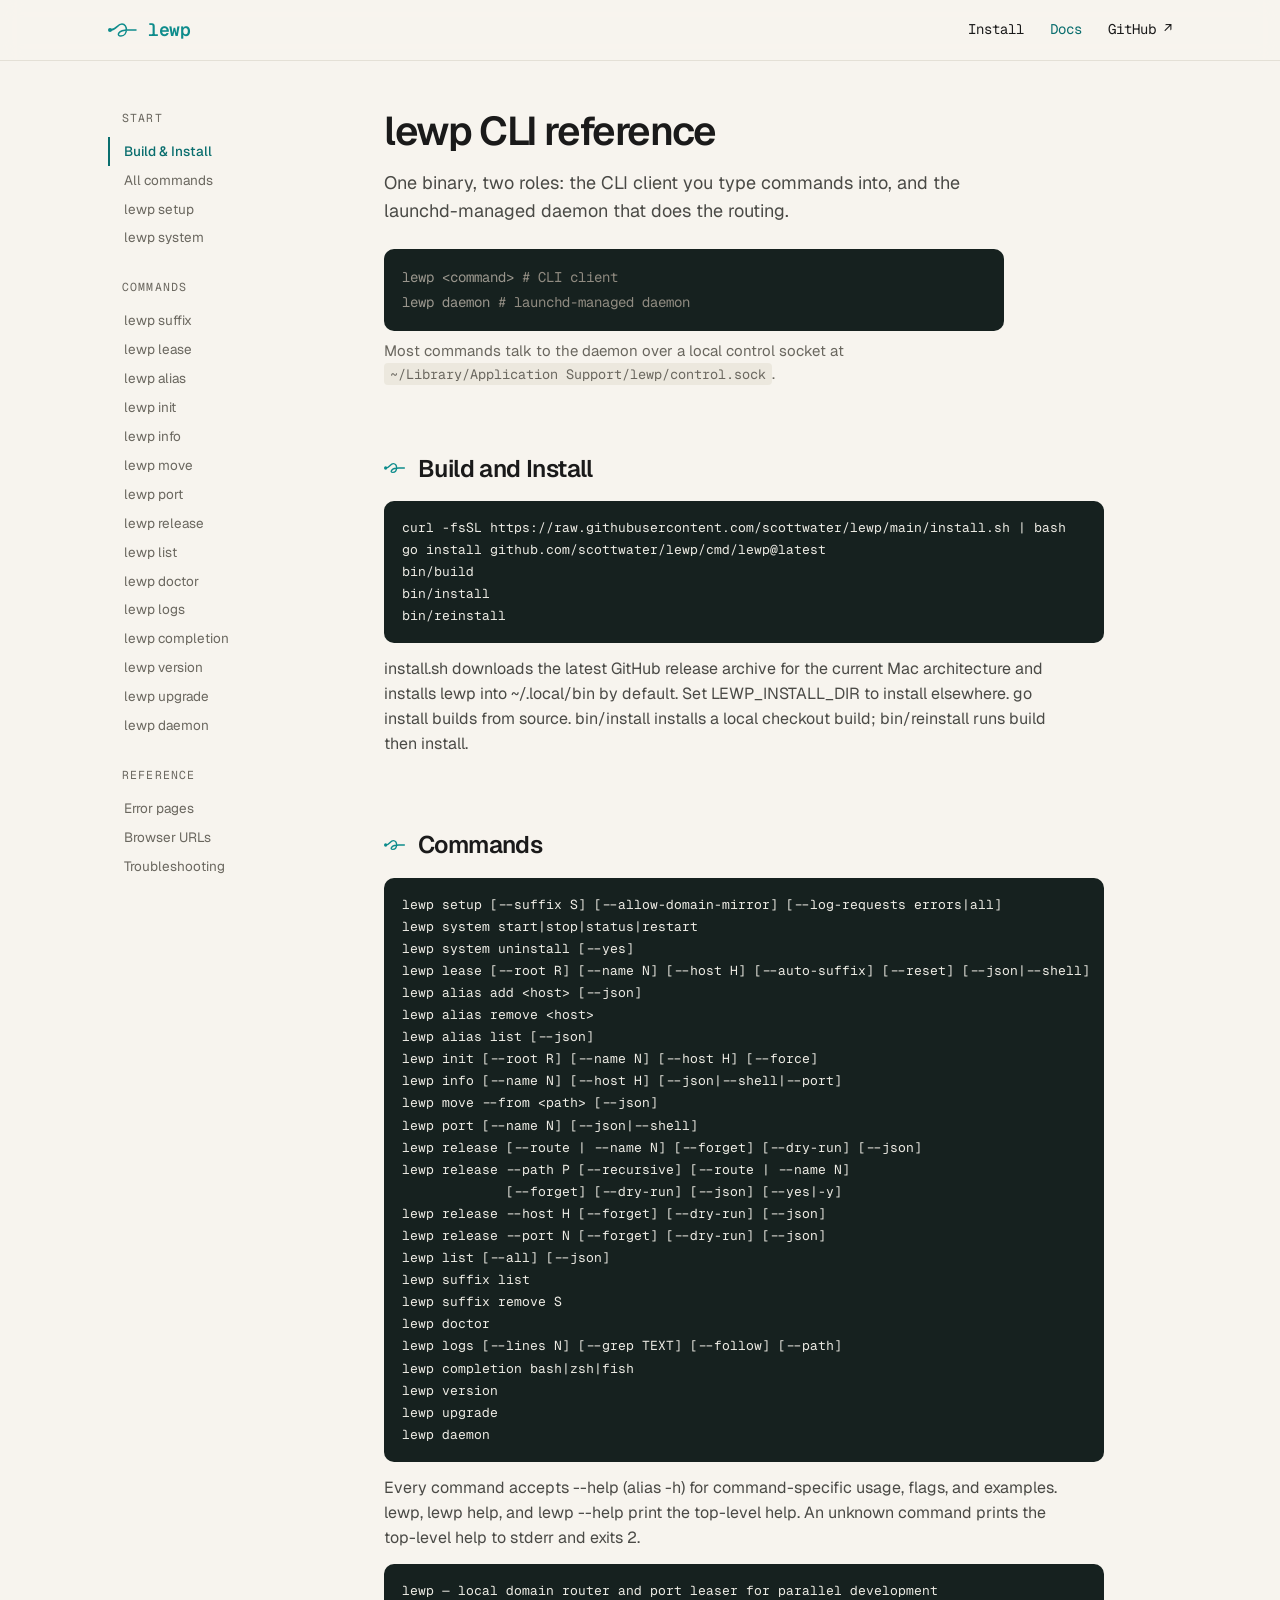
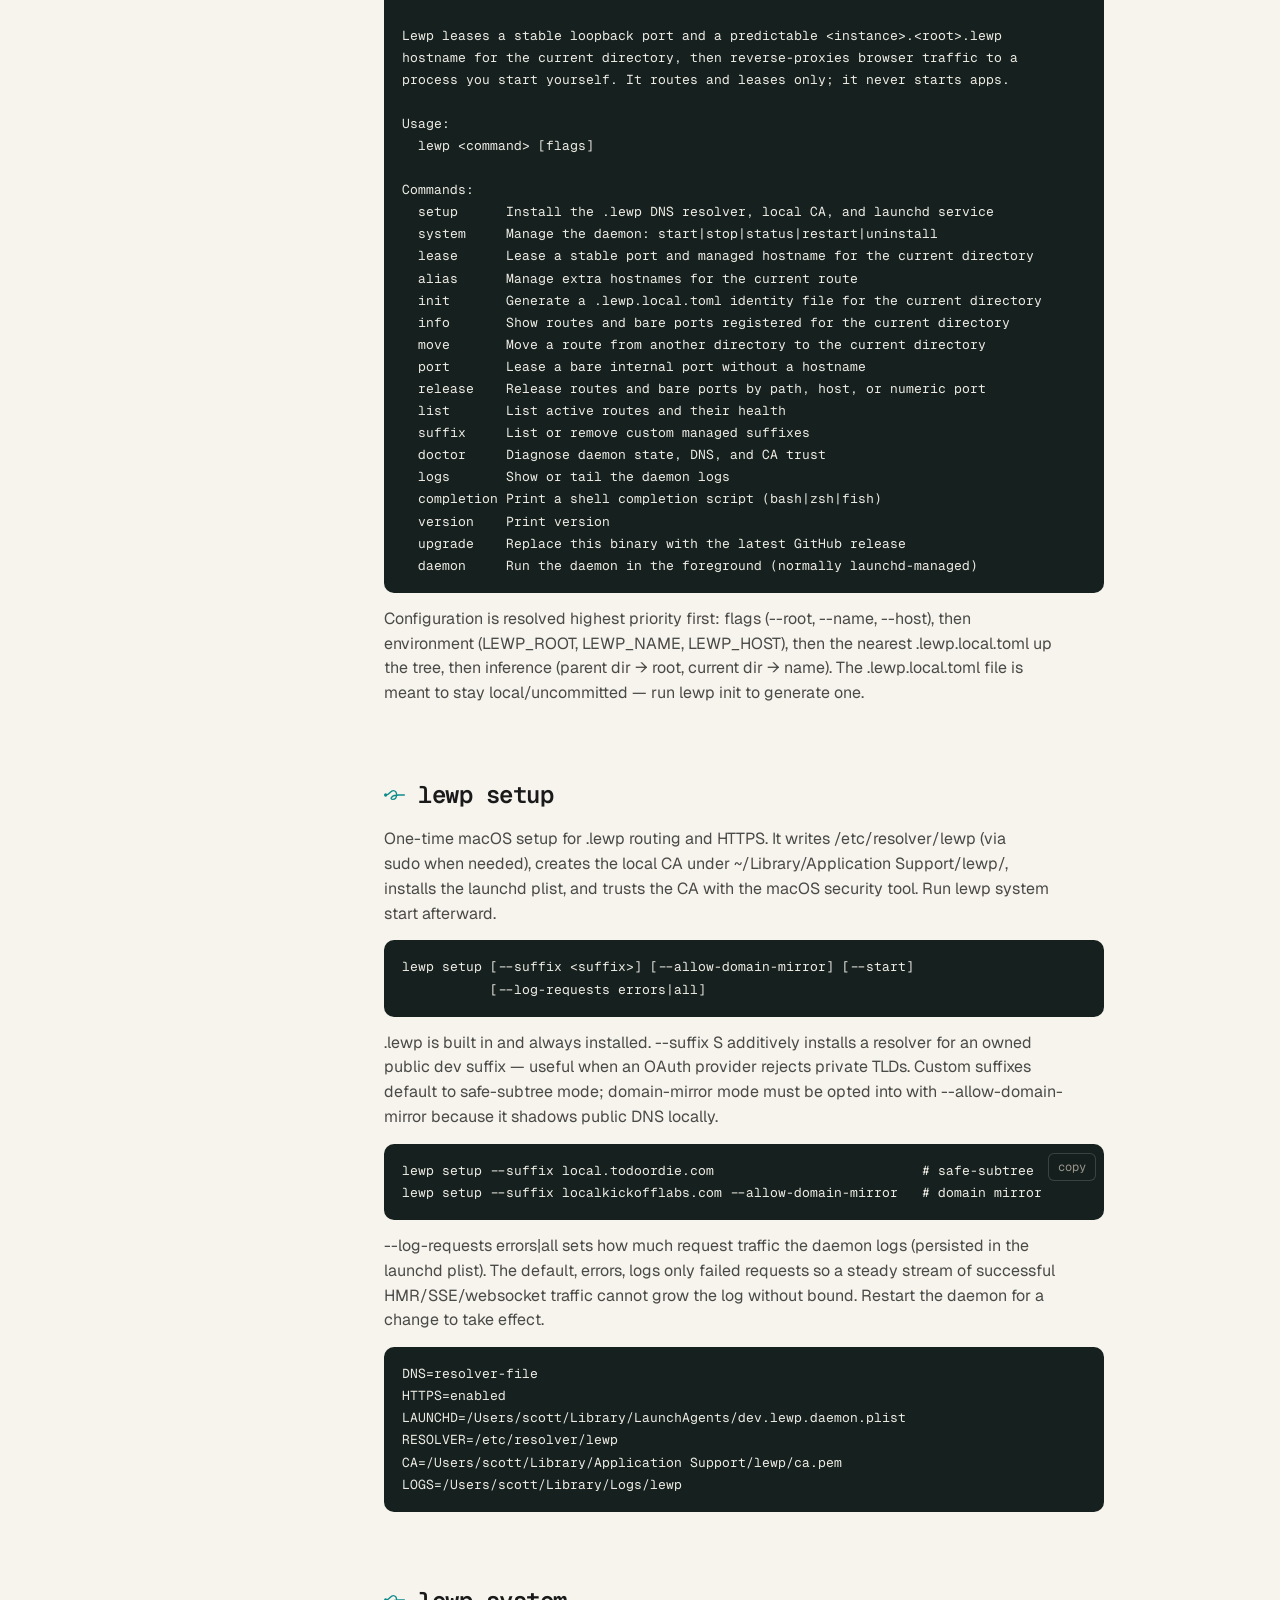
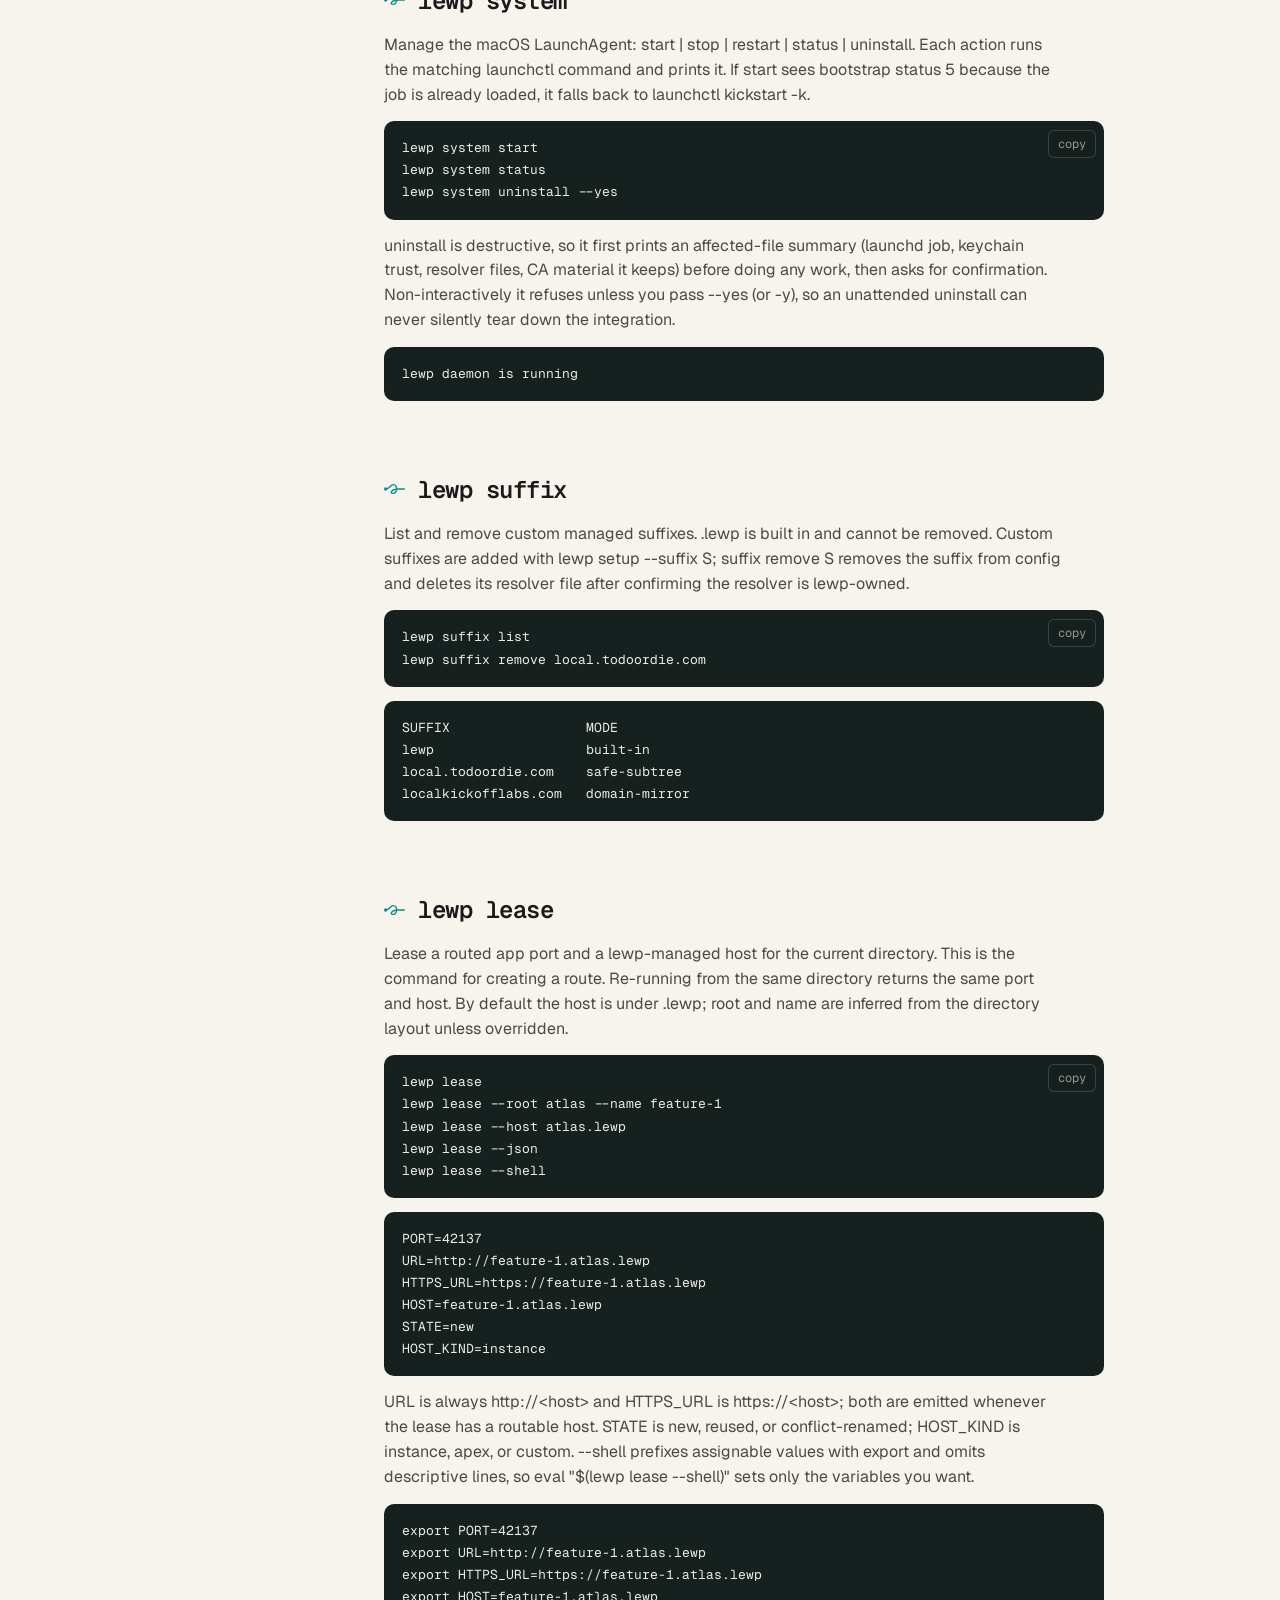
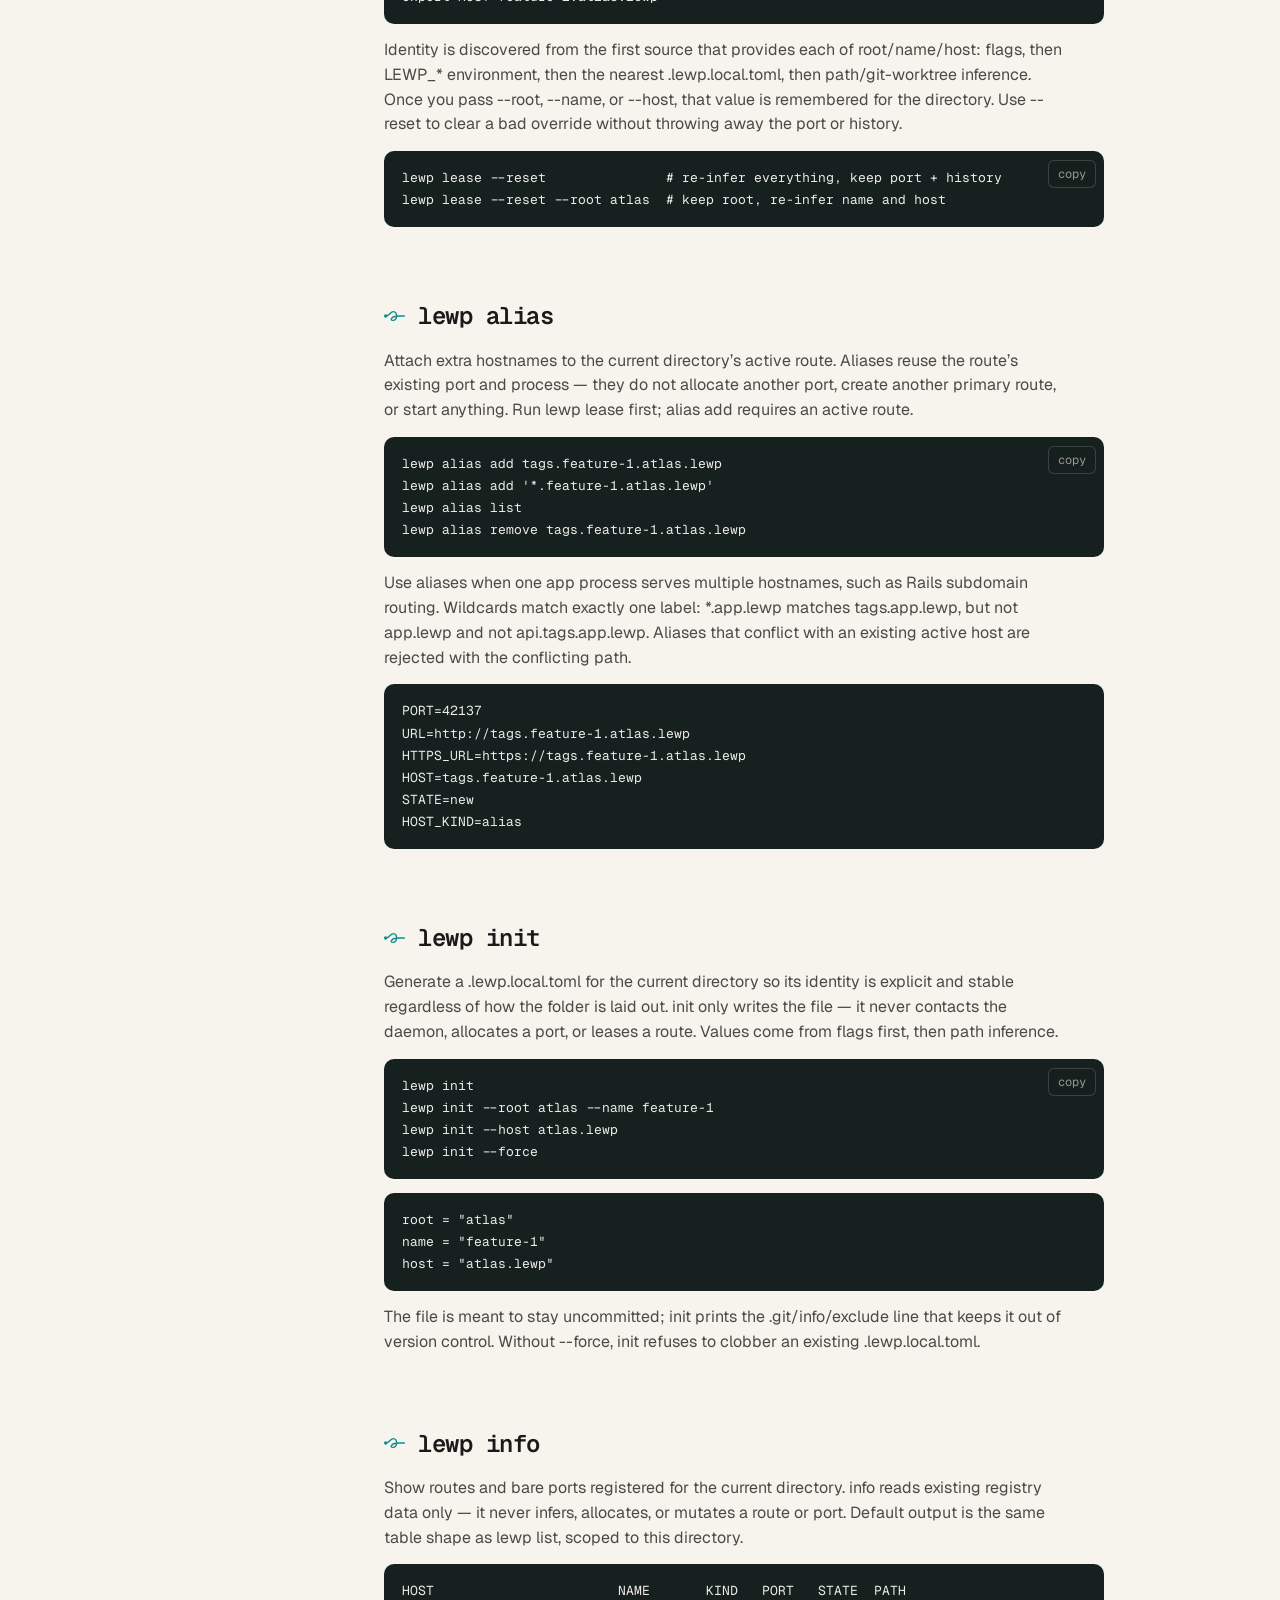
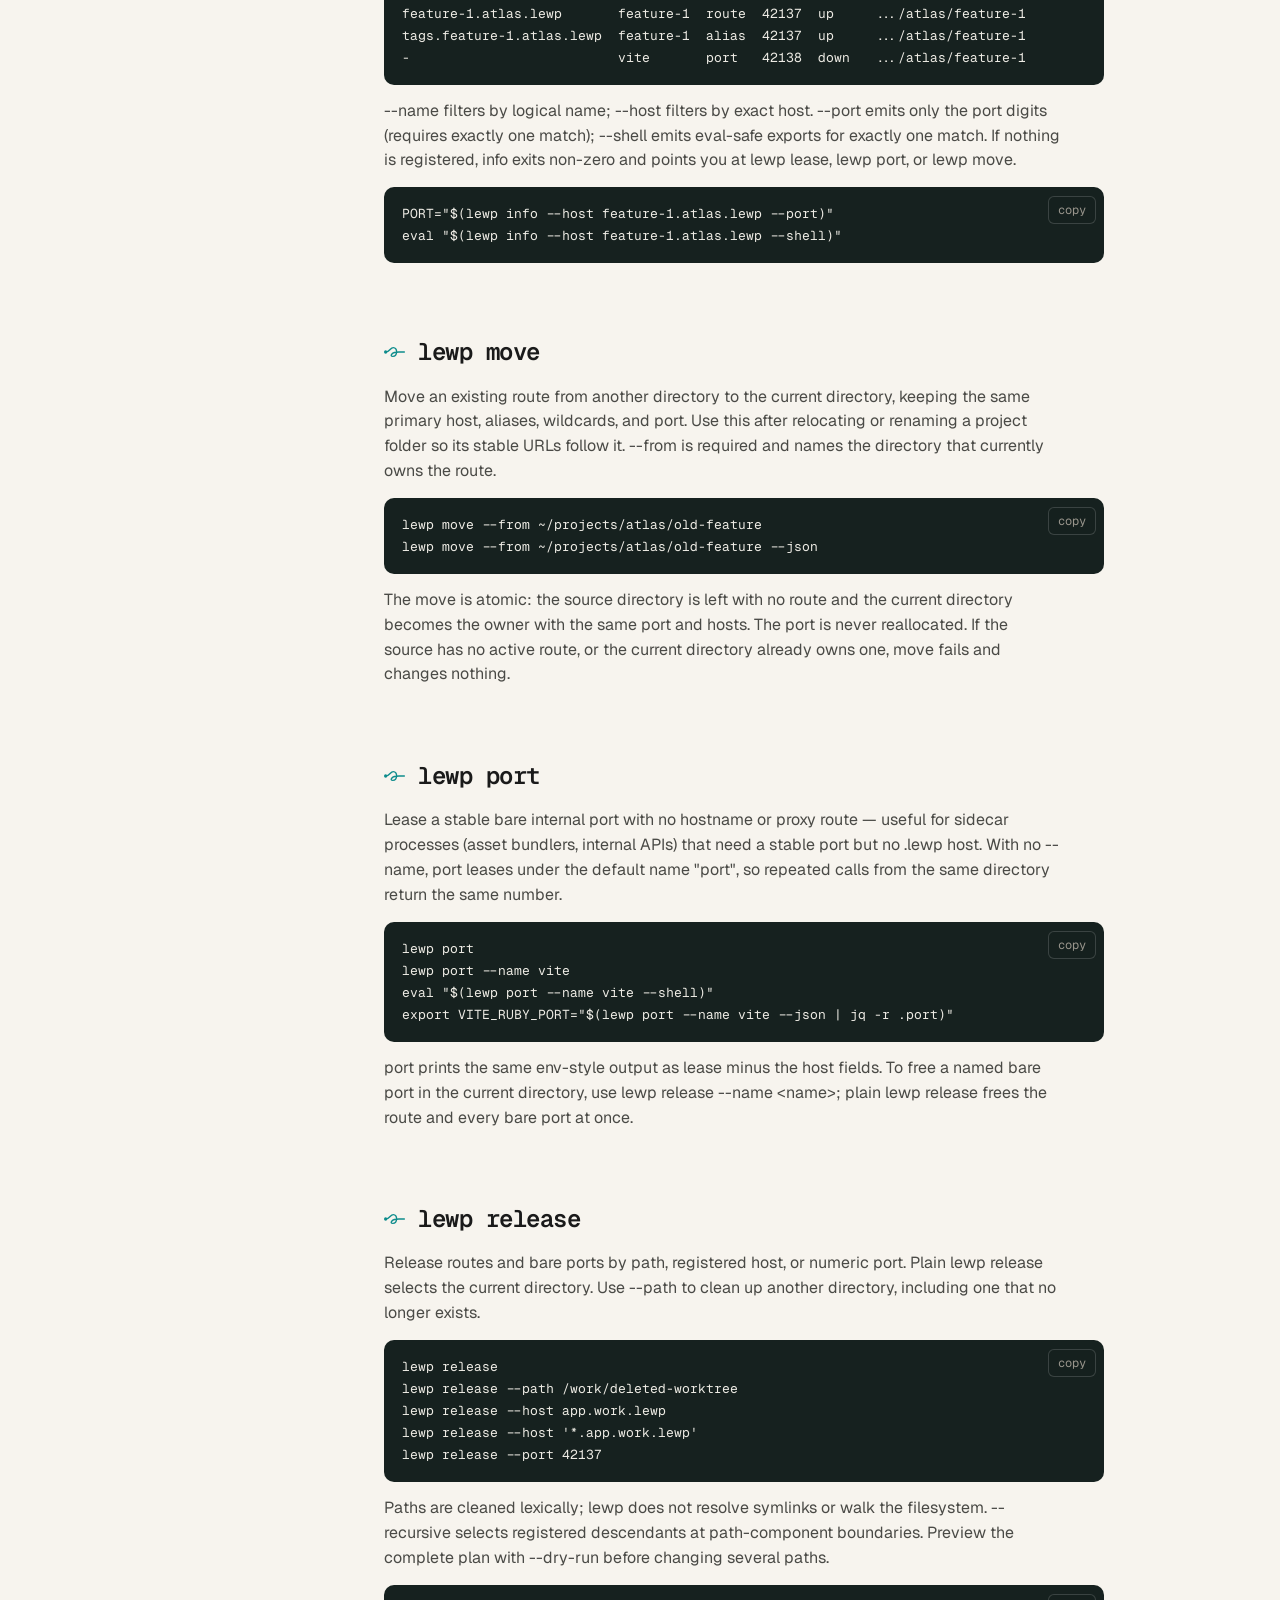
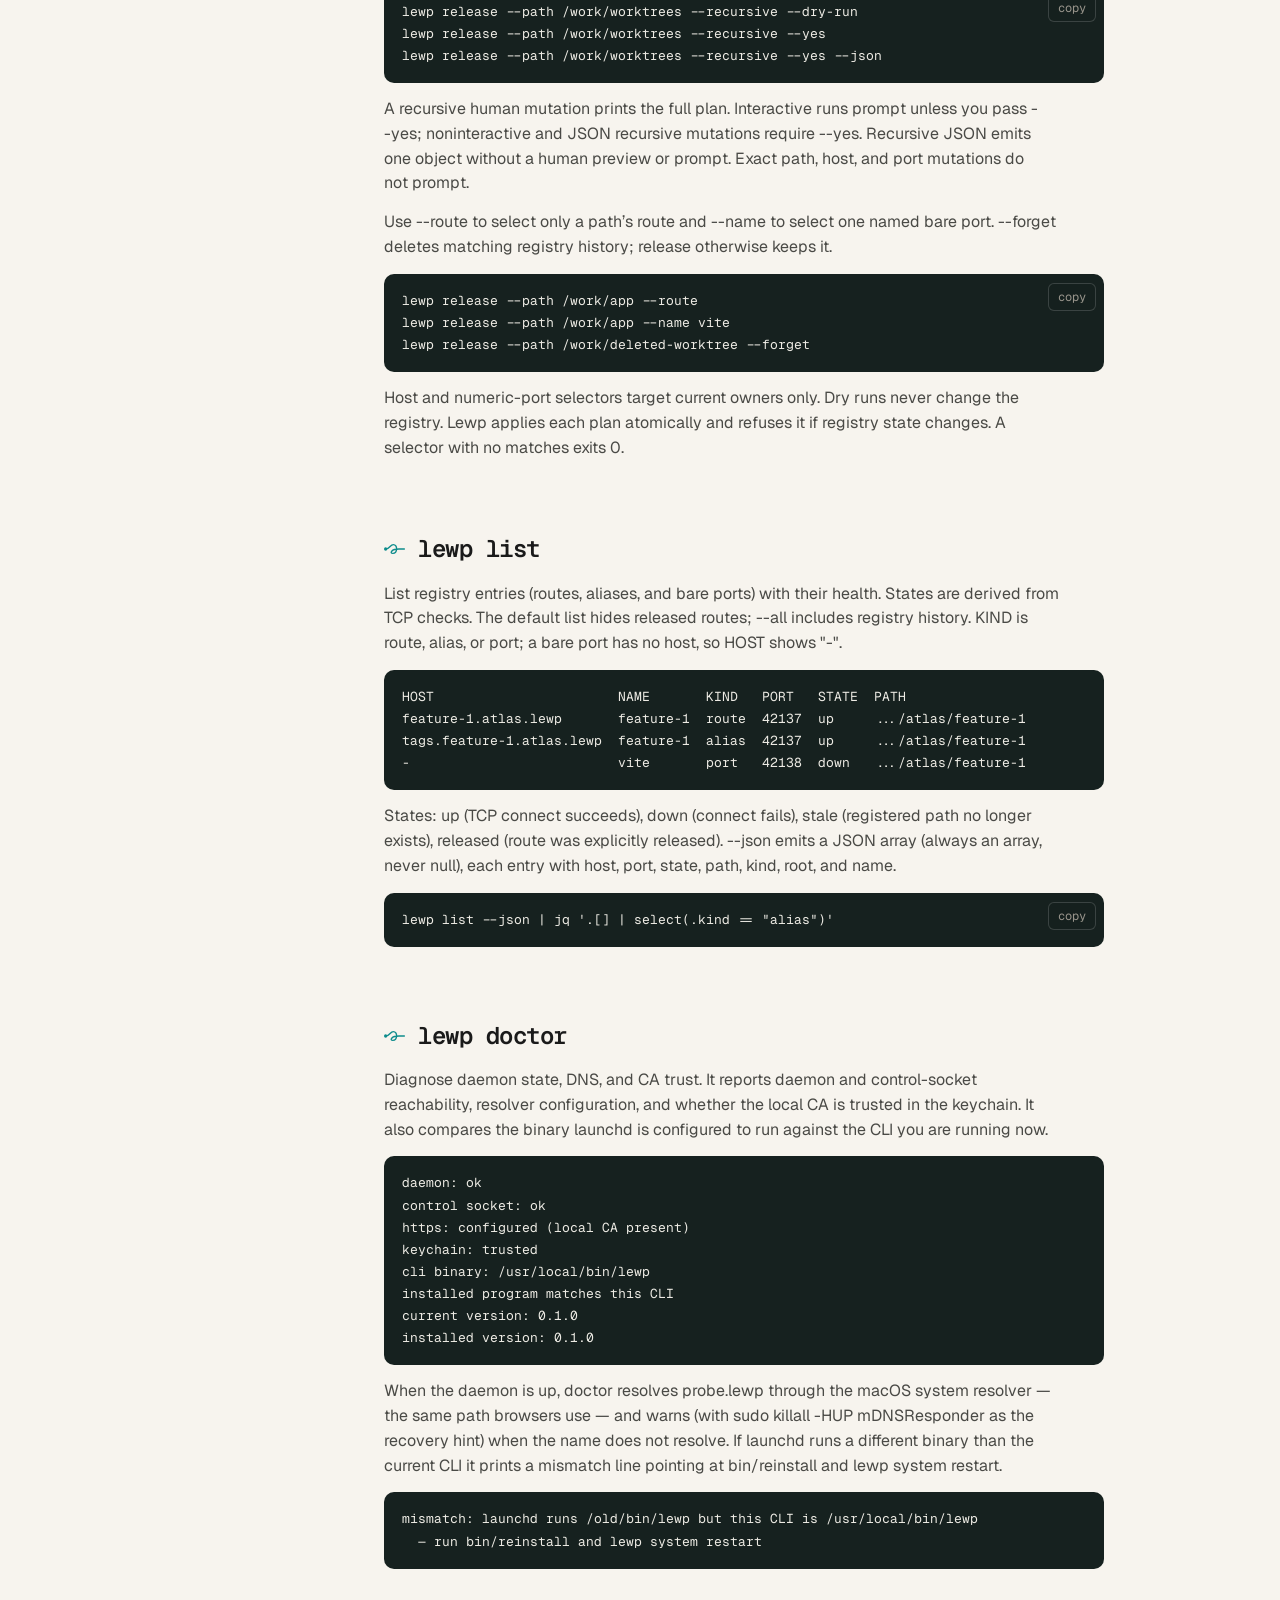
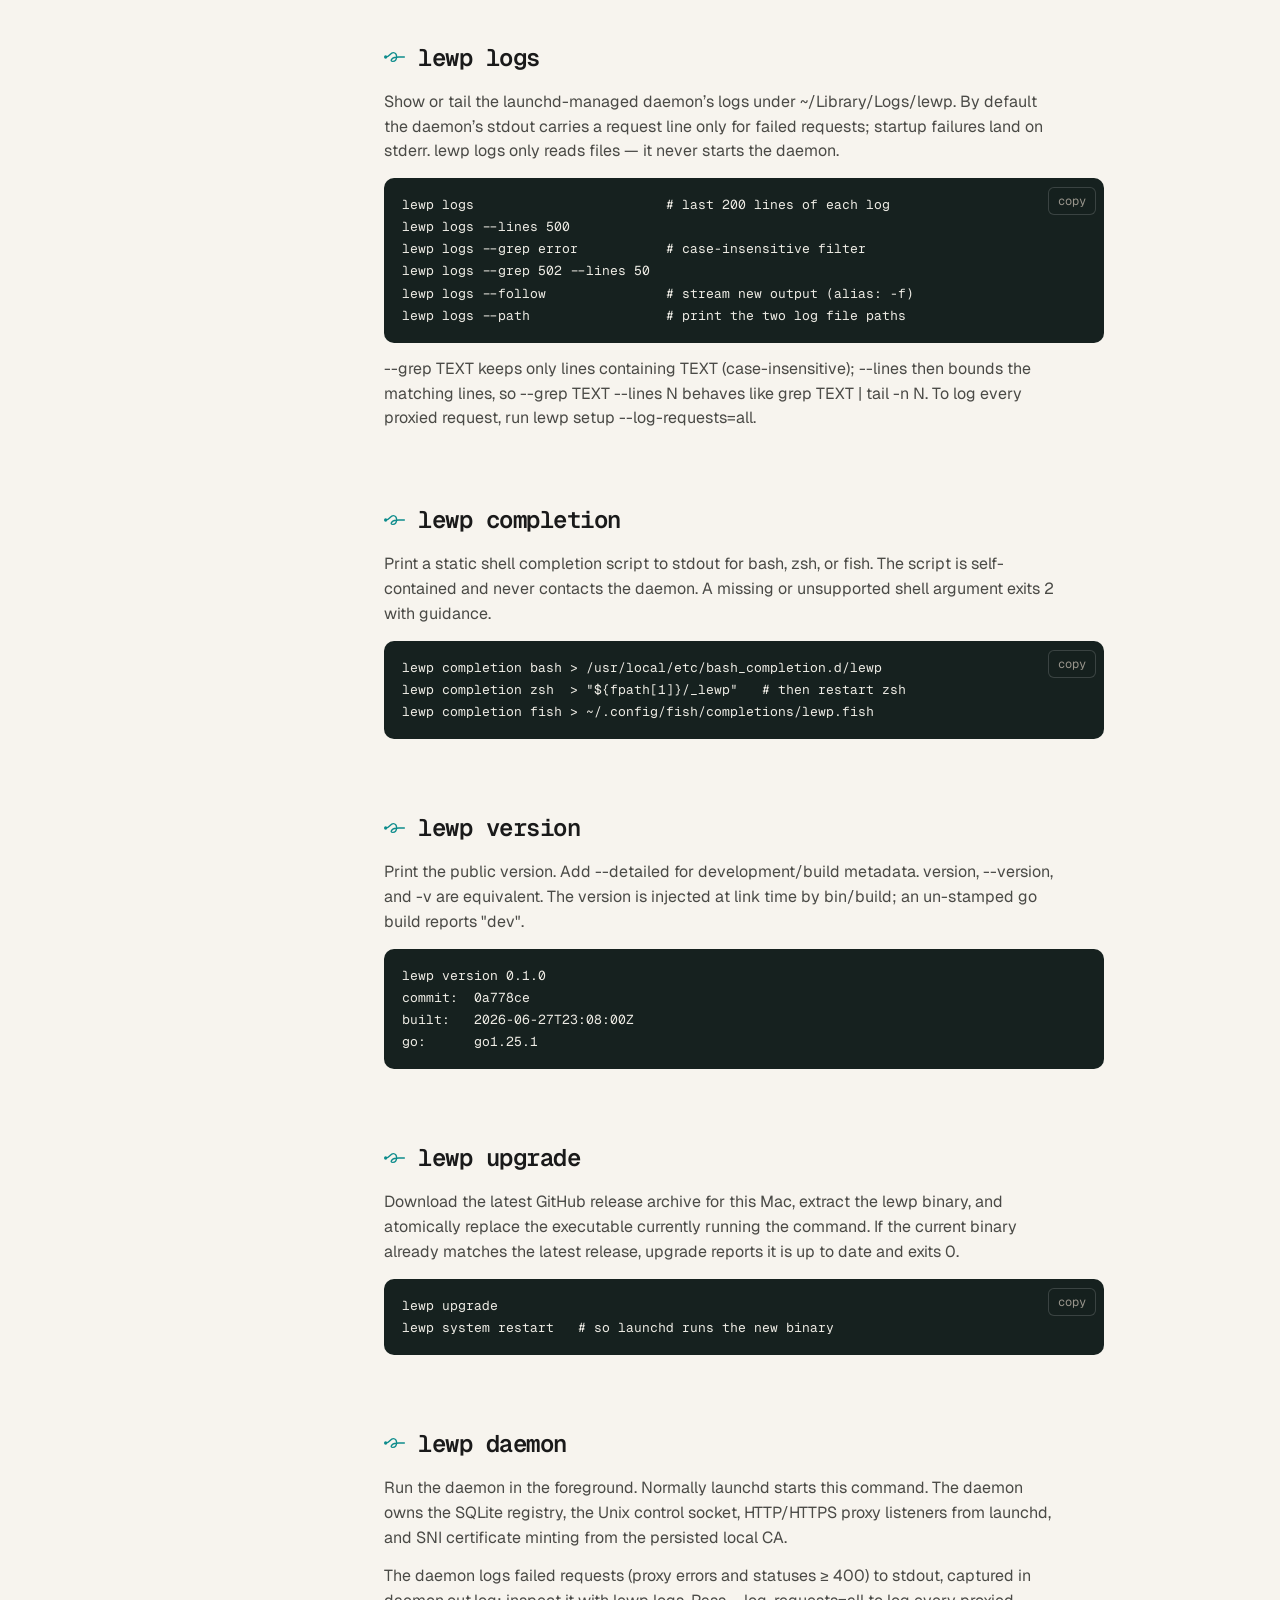
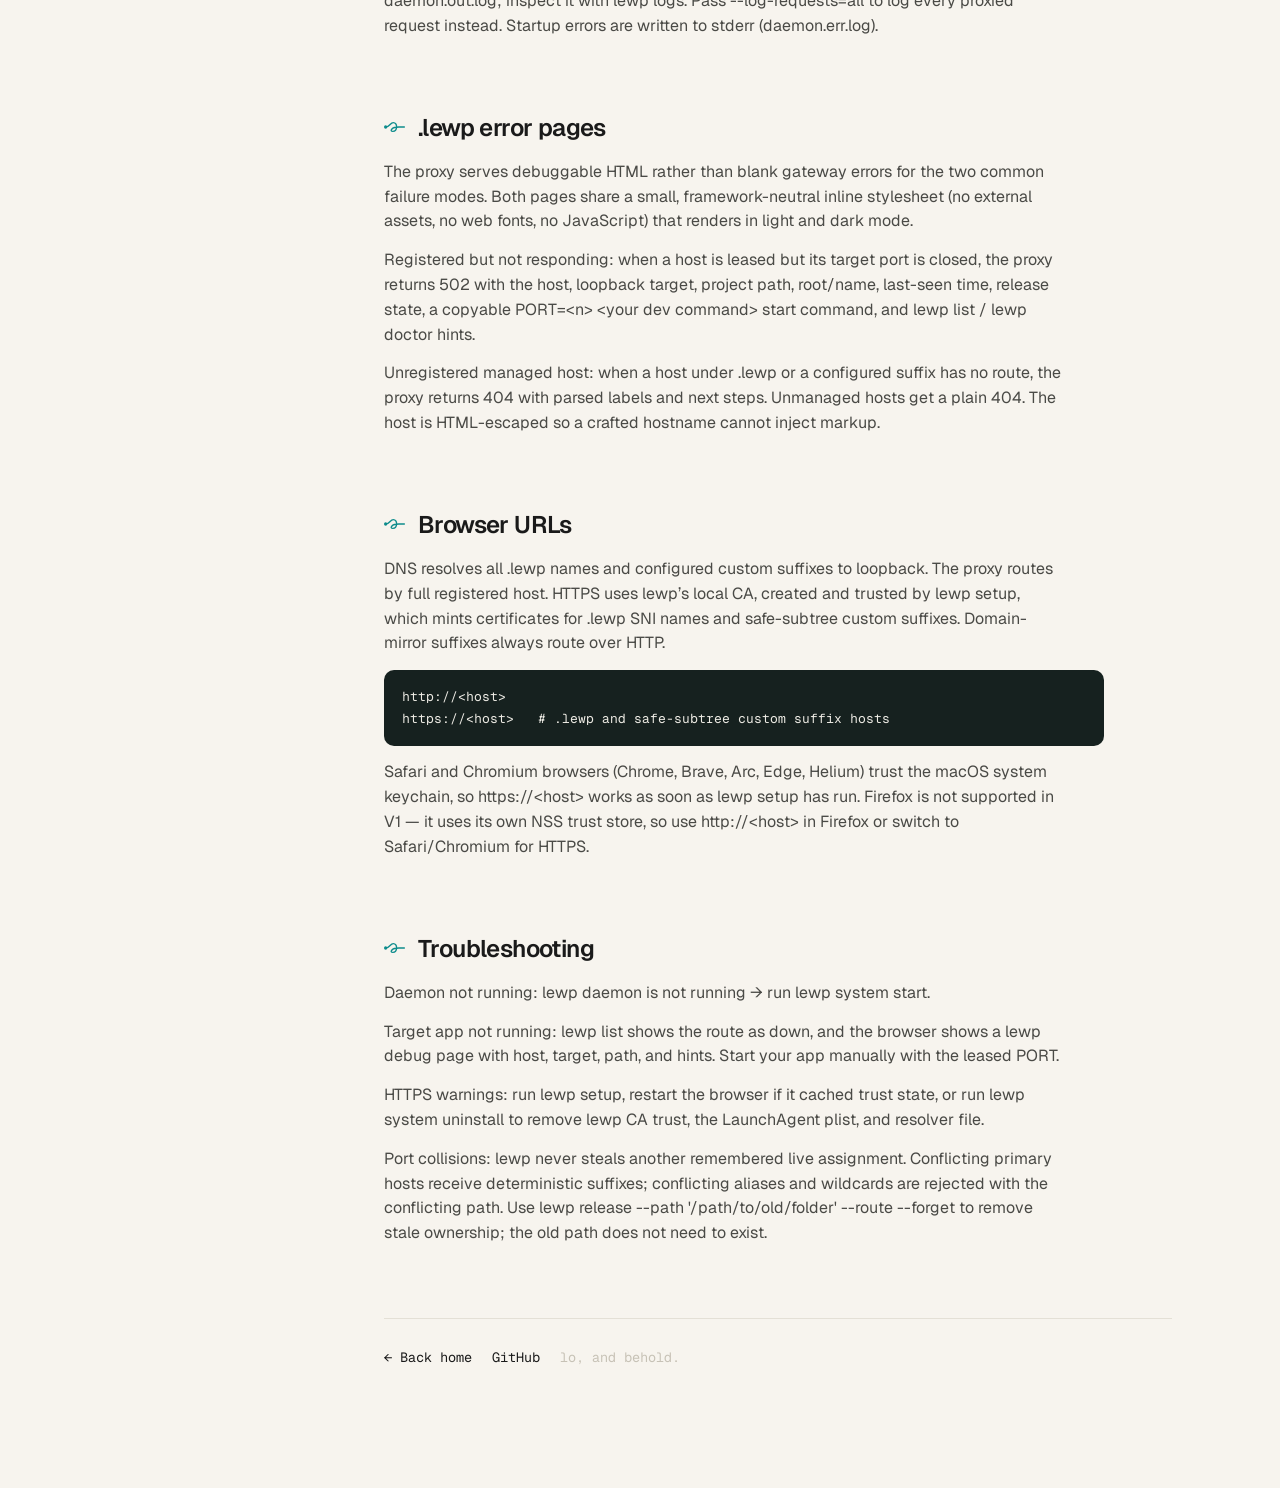
==== commit d9e84104: "Scope stale route cleanup guidance" ====
--- a/site/docs.html
+++ b/site/docs.html
@@ -526,7 +526,7 @@
       <p>Daemon not running: lewp daemon is not running → run lewp system start.</p>
       <p>Target app not running: lewp list shows the route as down, and the browser shows a lewp debug page with host, target, path, and hints. Start your app manually with the leased PORT.</p>
       <p>HTTPS warnings: run lewp setup, restart the browser if it cached trust state, or run lewp system uninstall to remove lewp CA trust, the LaunchAgent plist, and resolver file.</p>
-      <p>Port collisions: lewp never steals another remembered live assignment. Conflicting primary hosts receive deterministic suffixes; conflicting aliases and wildcards are rejected with the conflicting path. Use lewp release --path '/path/to/old/folder' --forget to remove stale ownership; the old path does not need to exist.</p>
+      <p>Port collisions: lewp never steals another remembered live assignment. Conflicting primary hosts receive deterministic suffixes; conflicting aliases and wildcards are rejected with the conflicting path. Use lewp release --path '/path/to/old/folder' --route --forget to remove stale ownership; the old path does not need to exist.</p>
     </section>
 
     <div class="doc-footer">
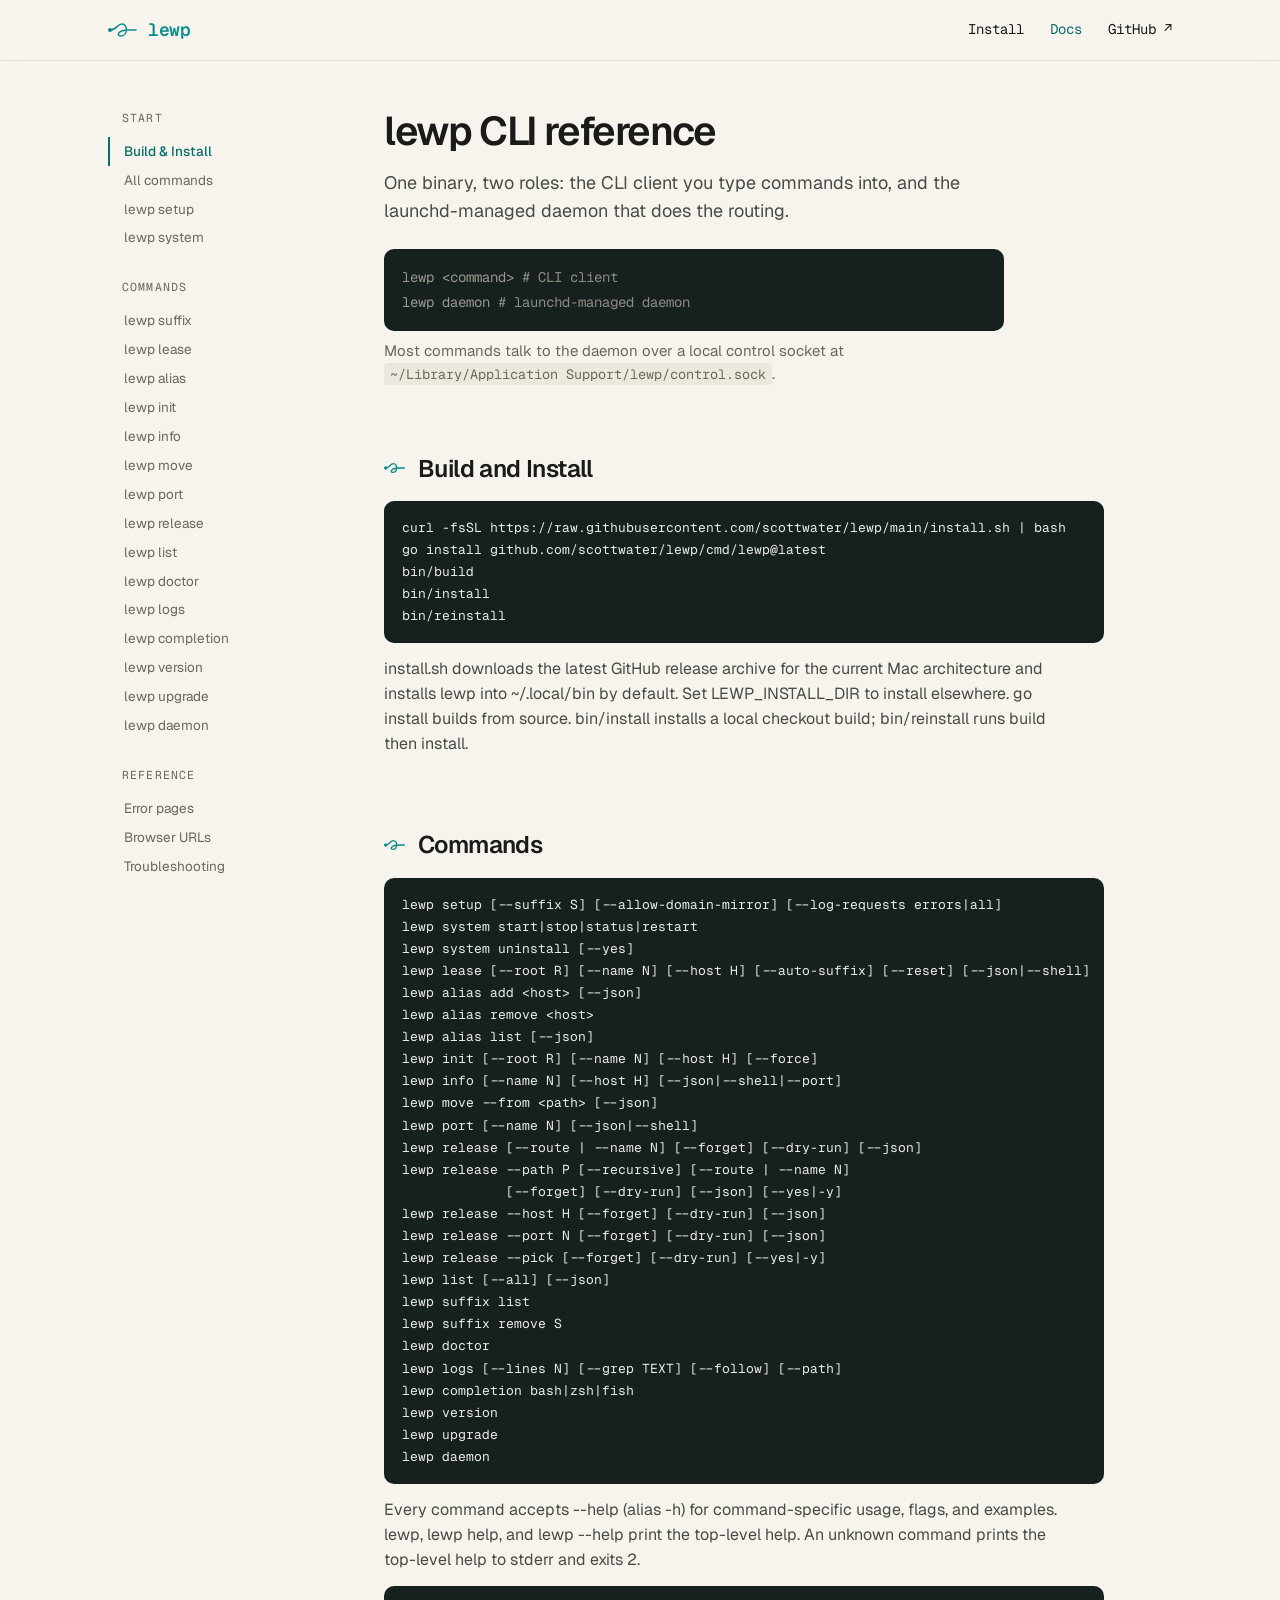
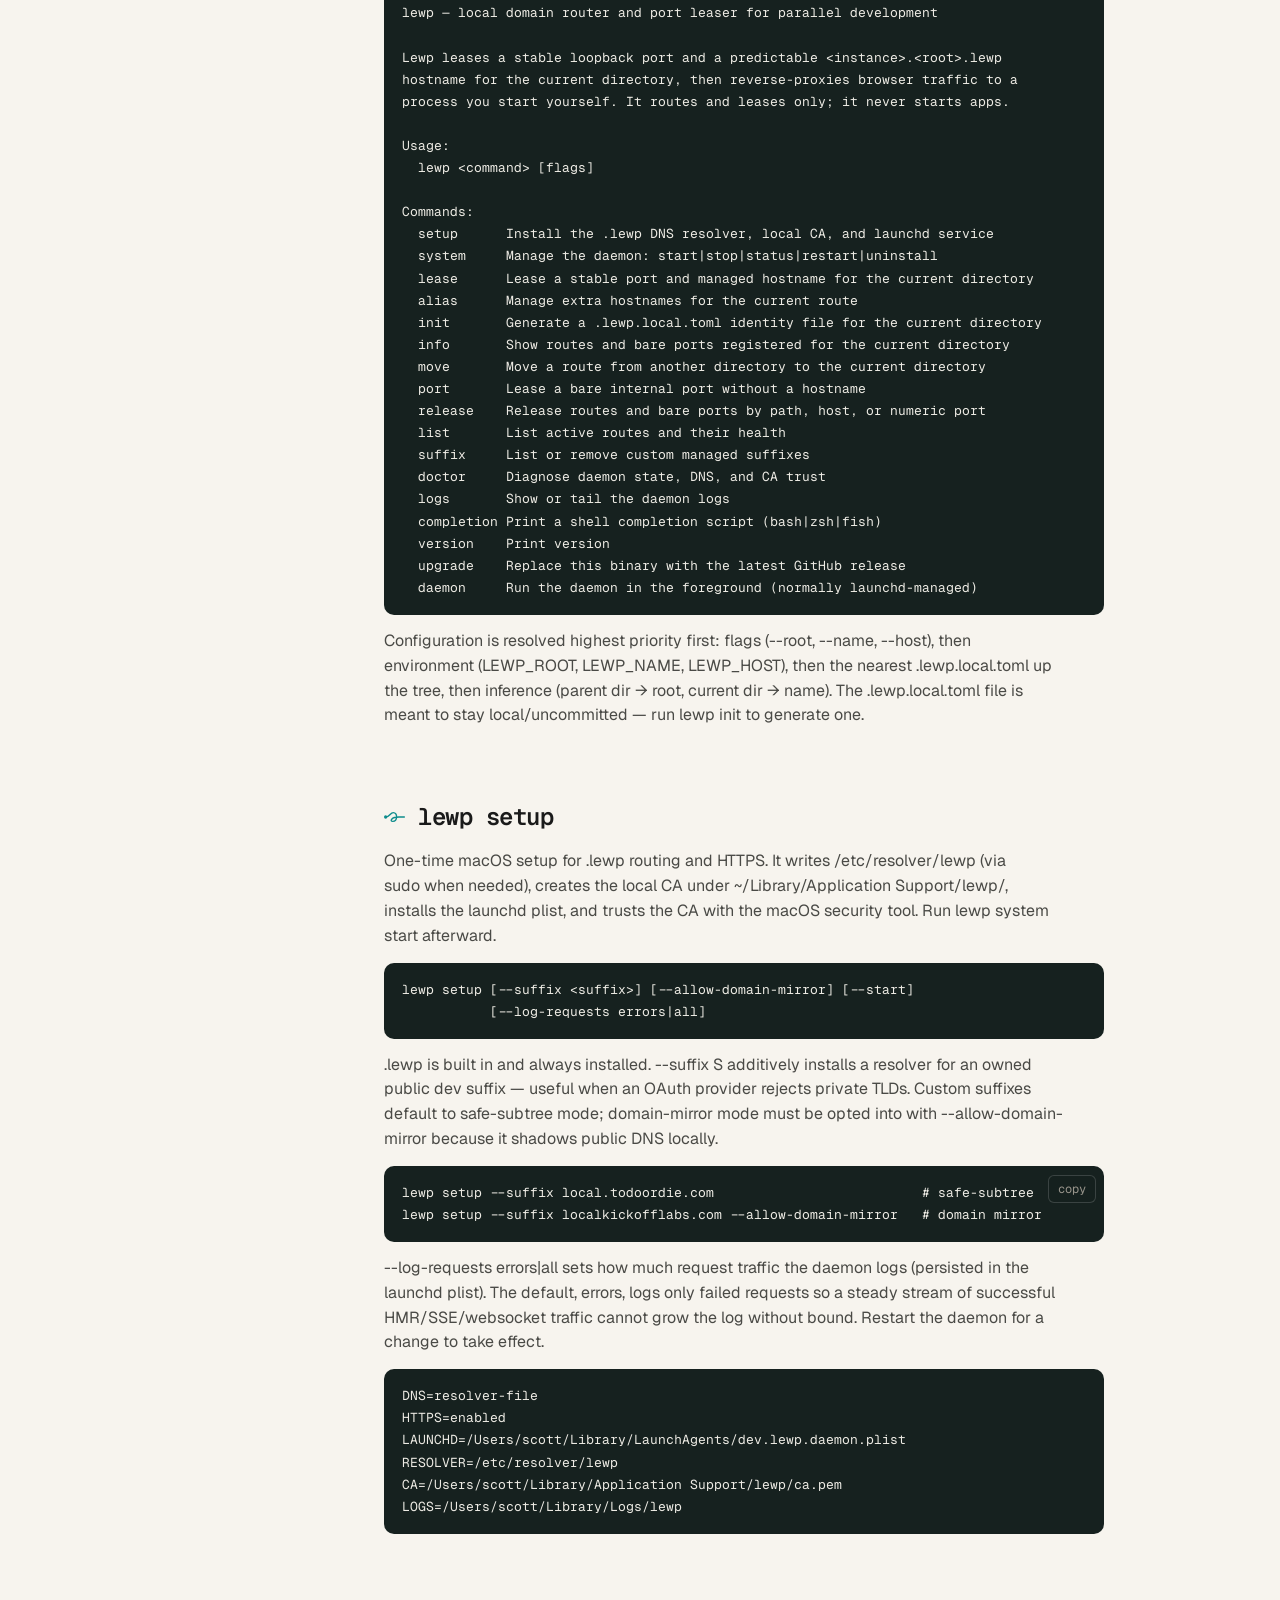
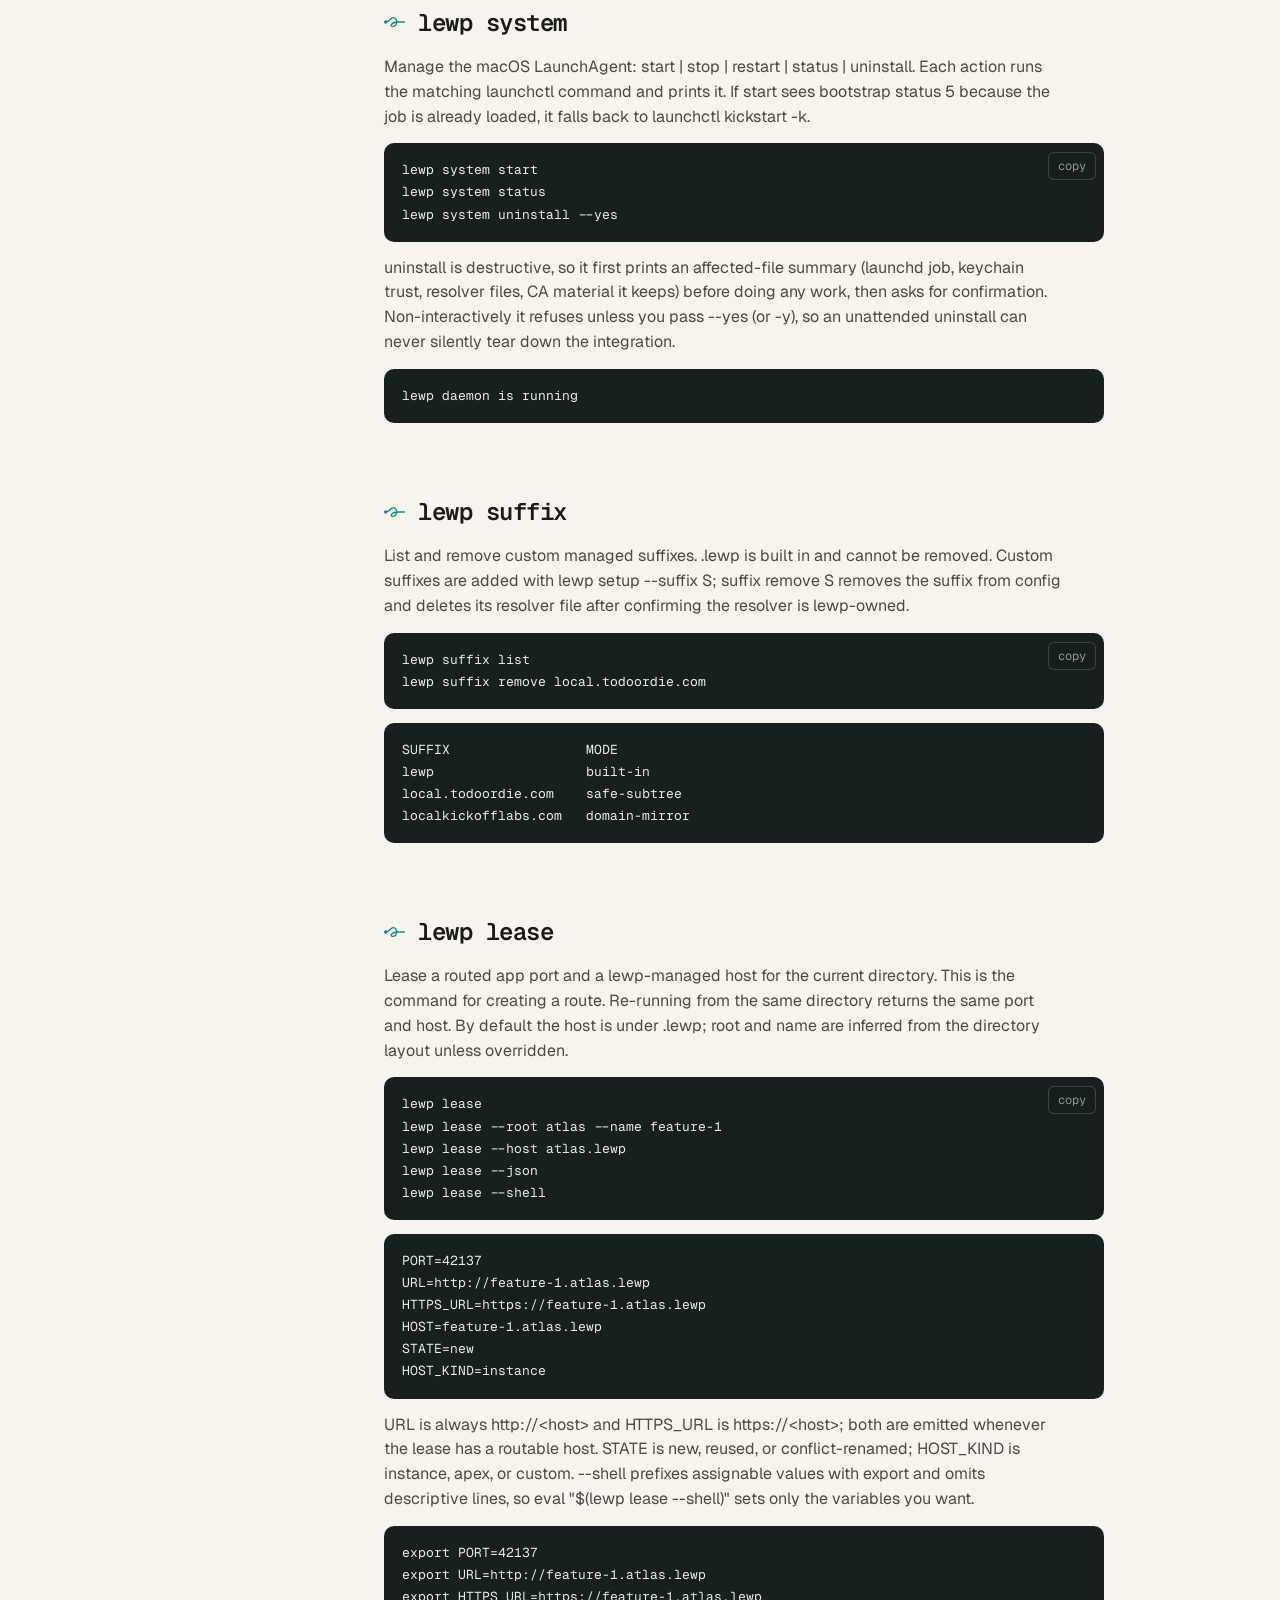
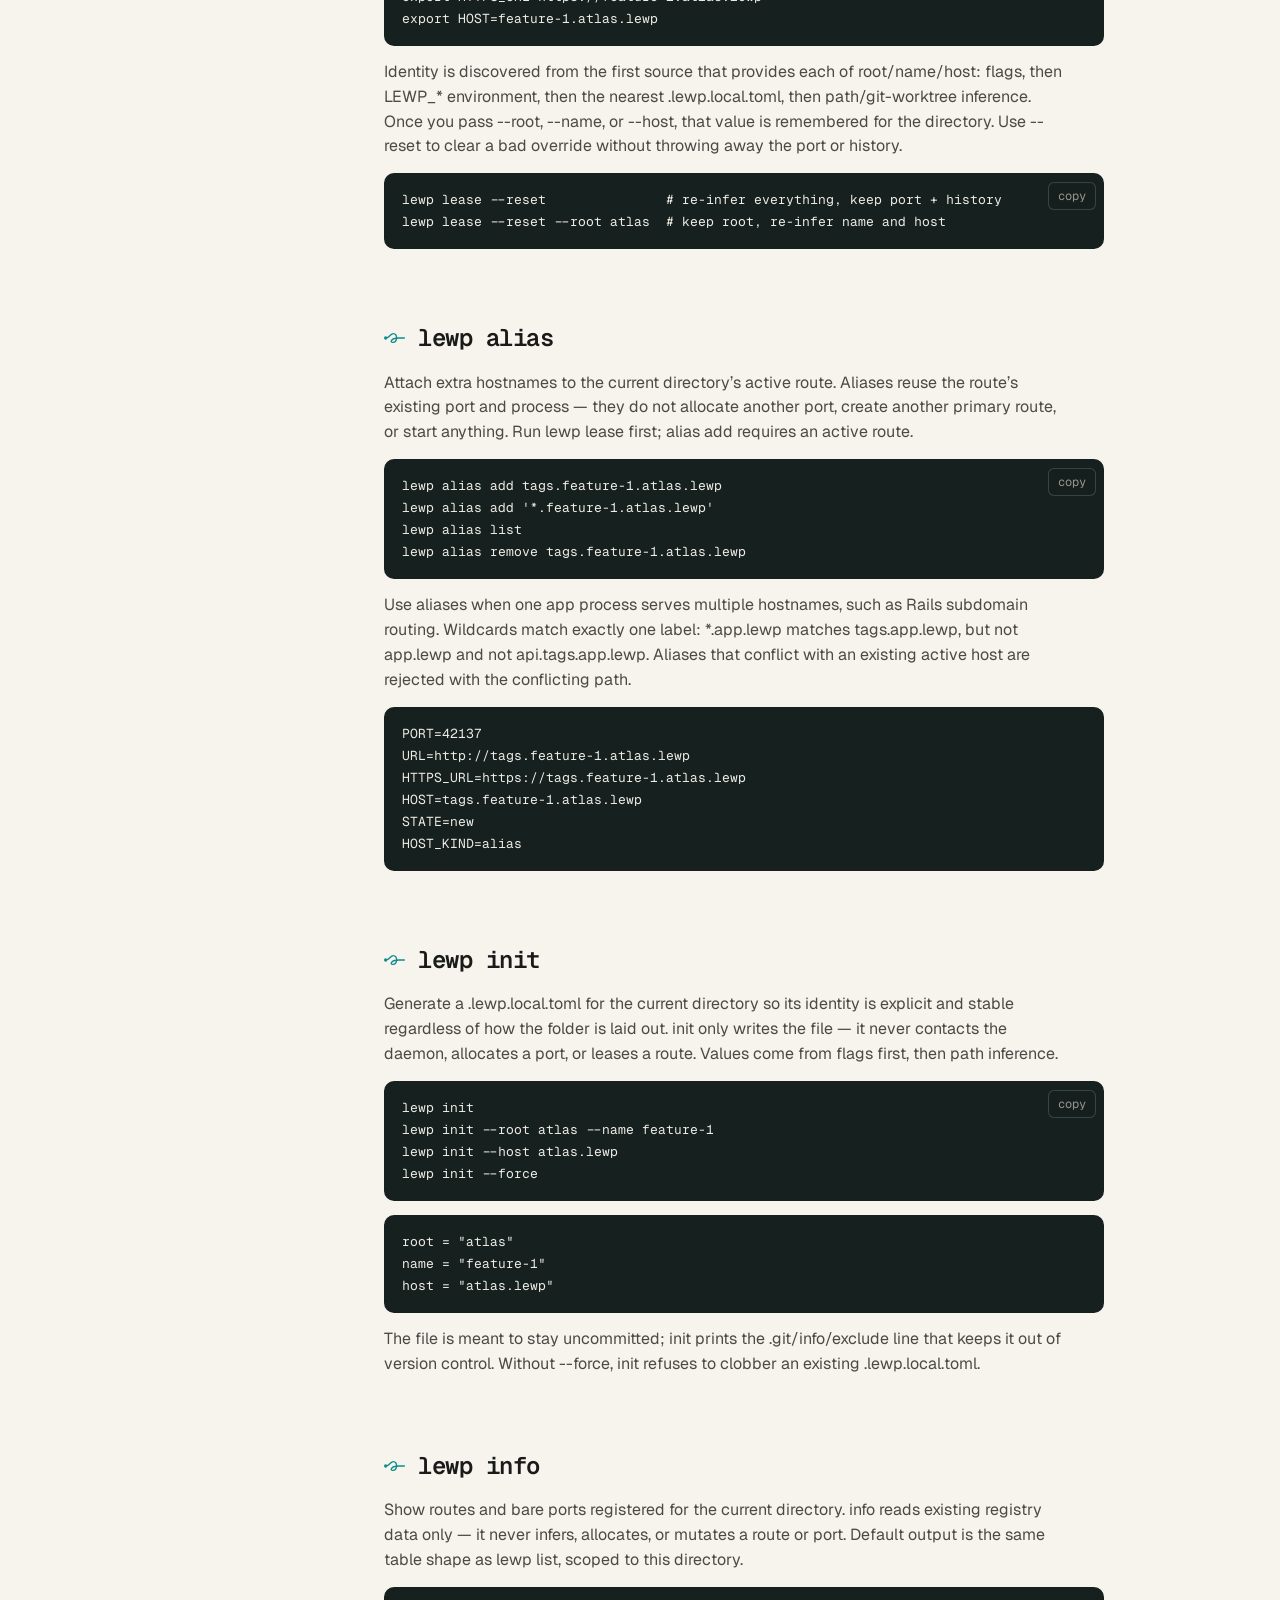
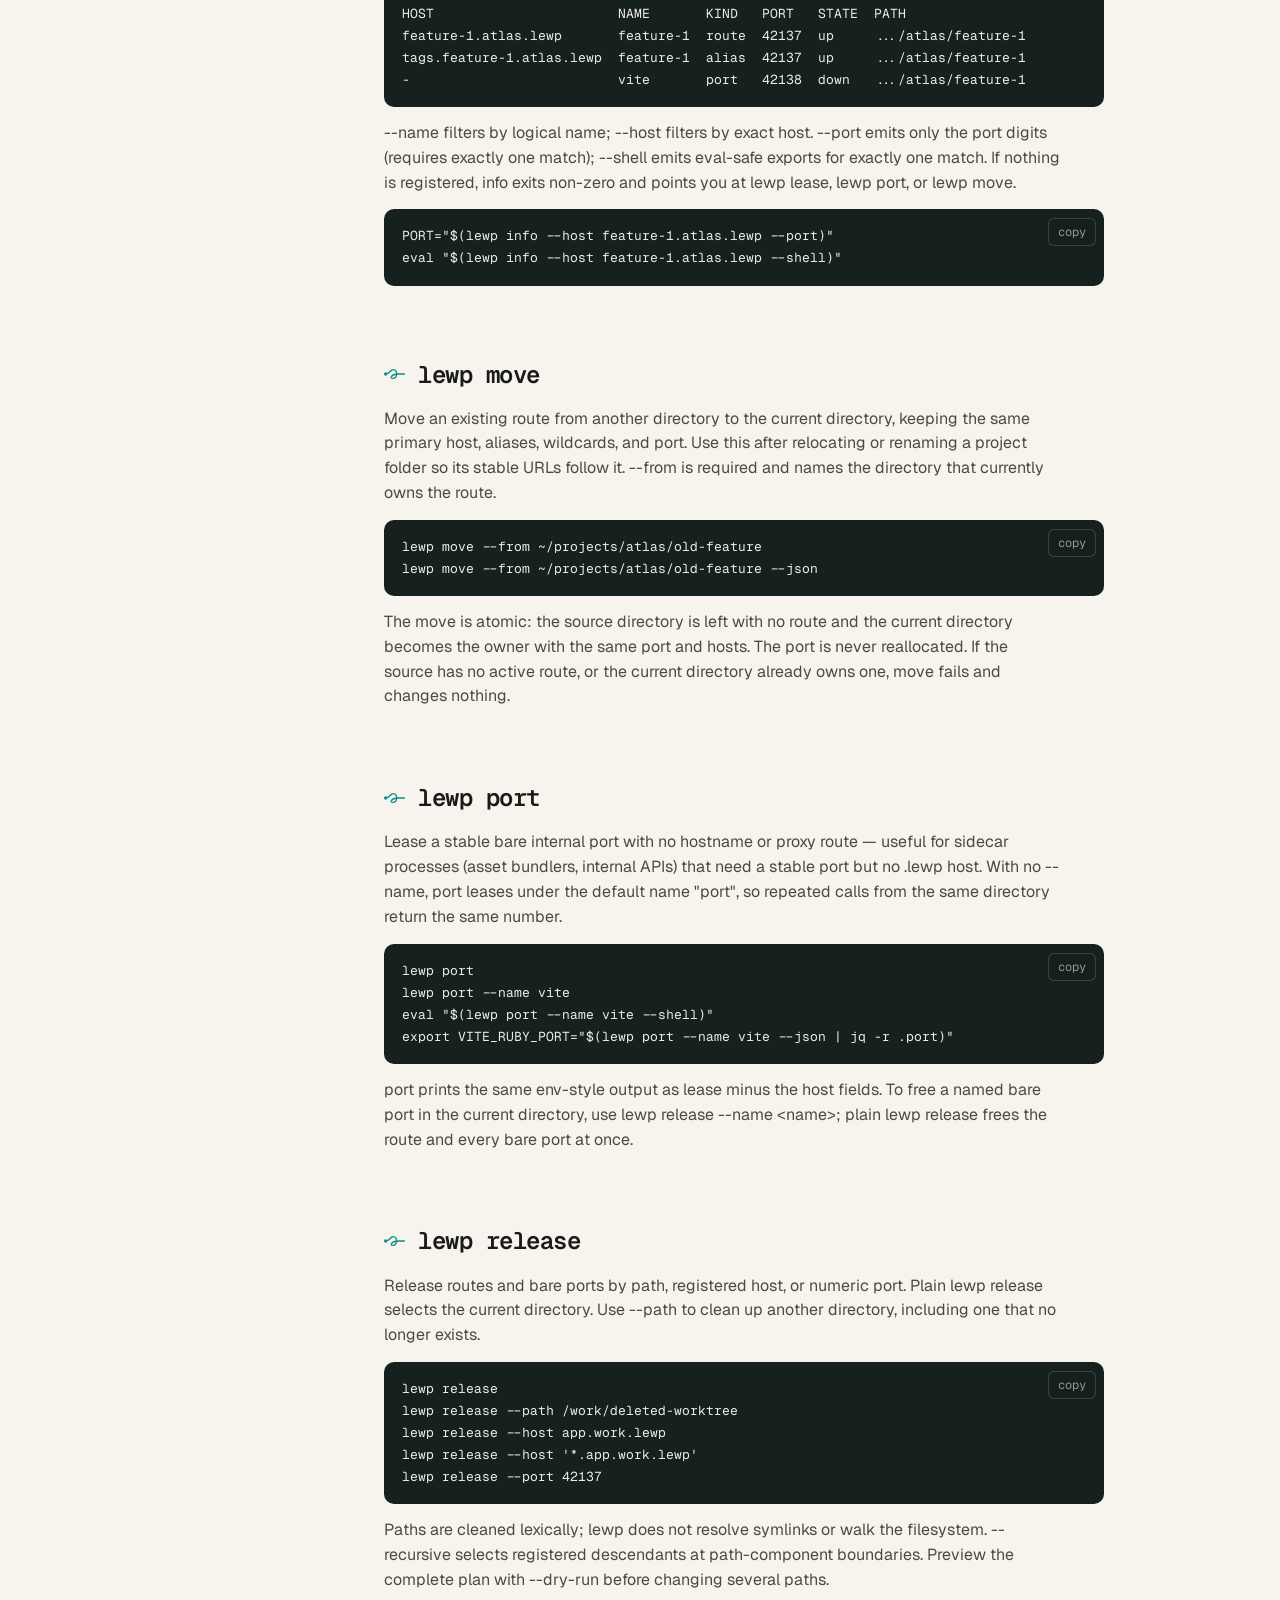
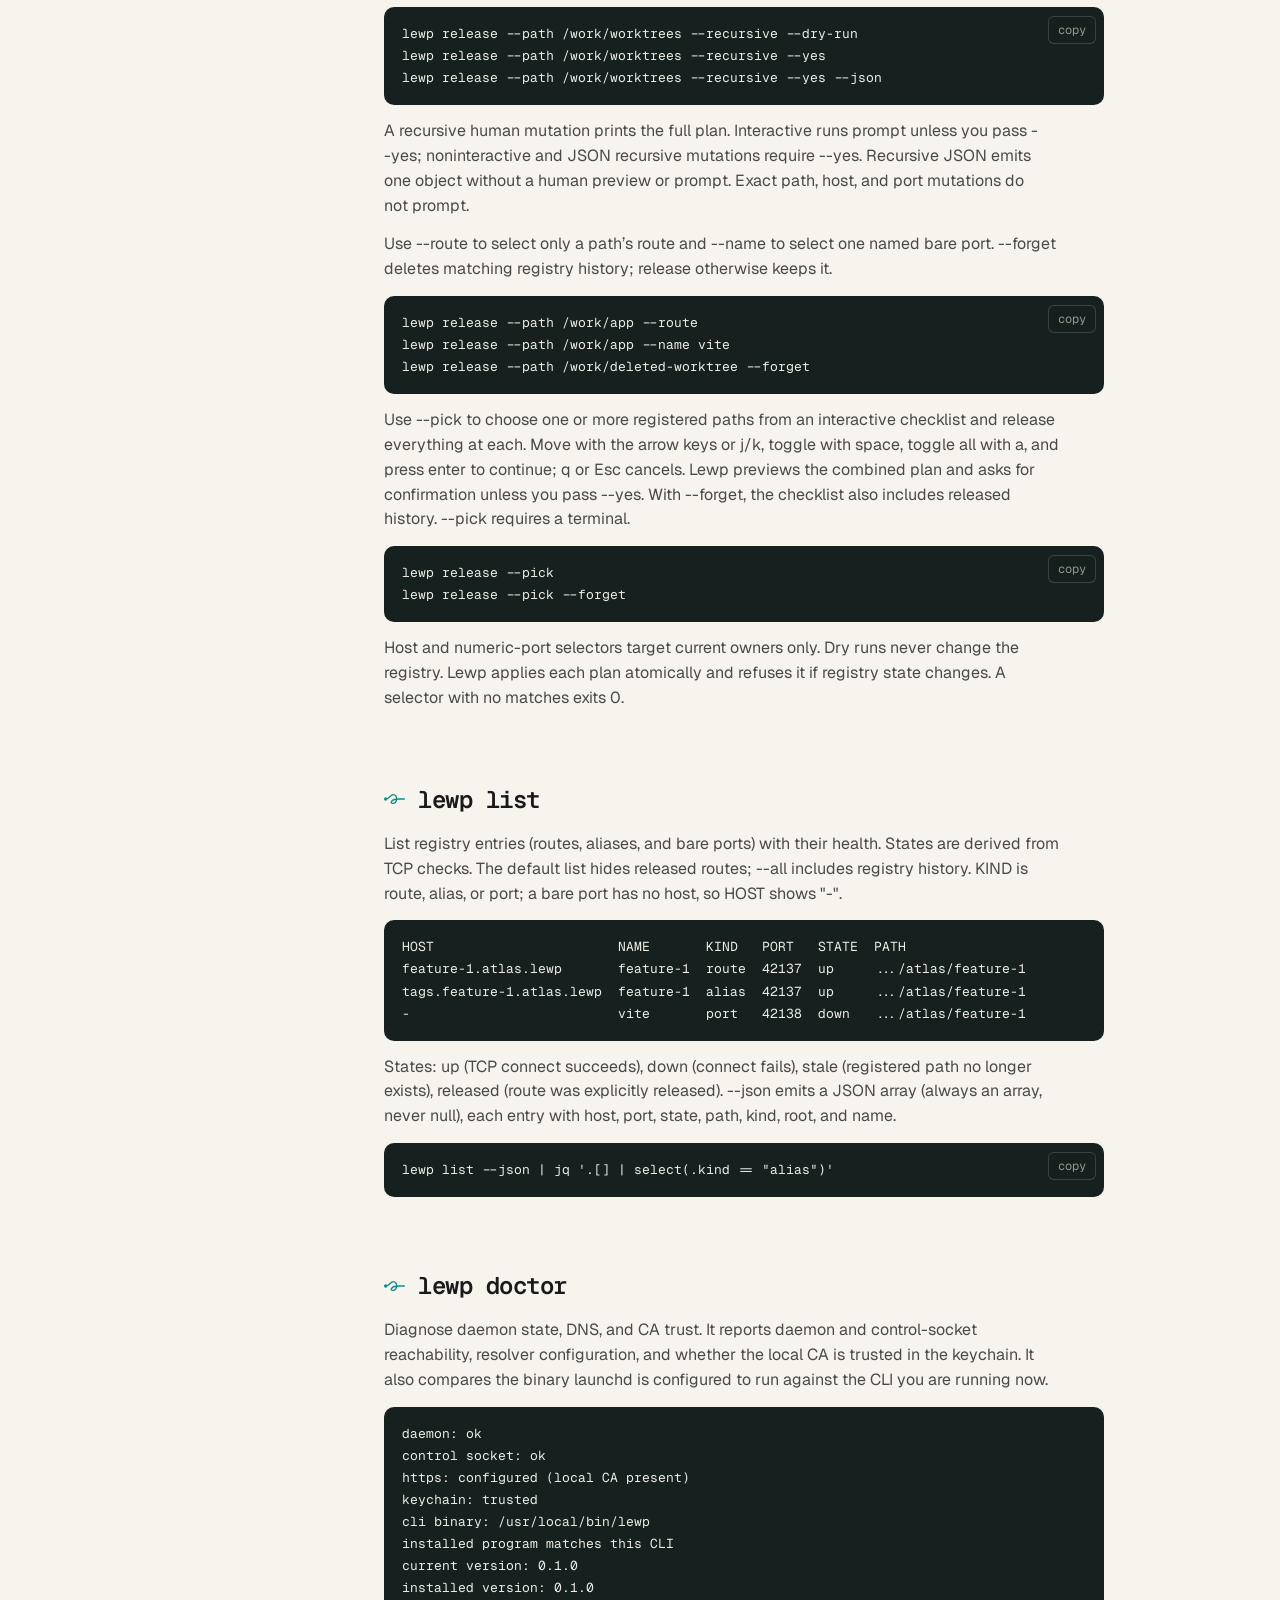
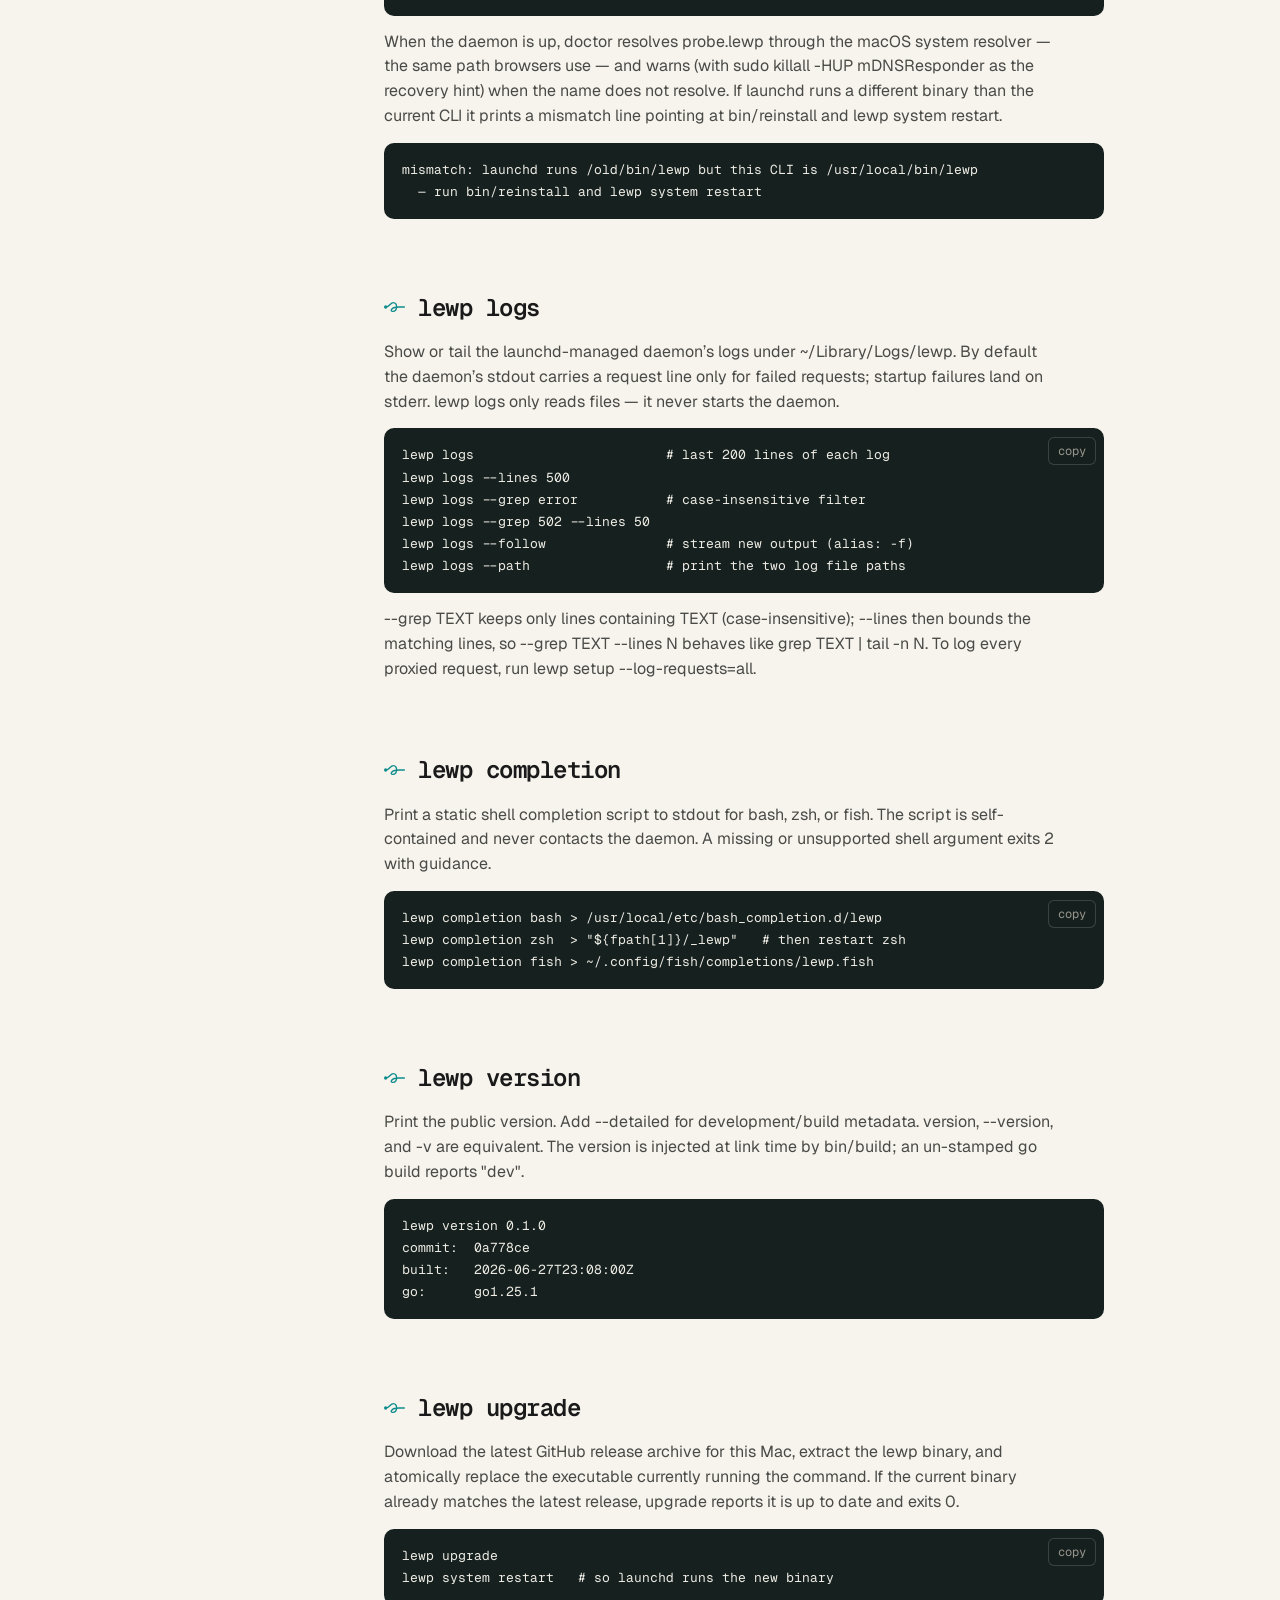
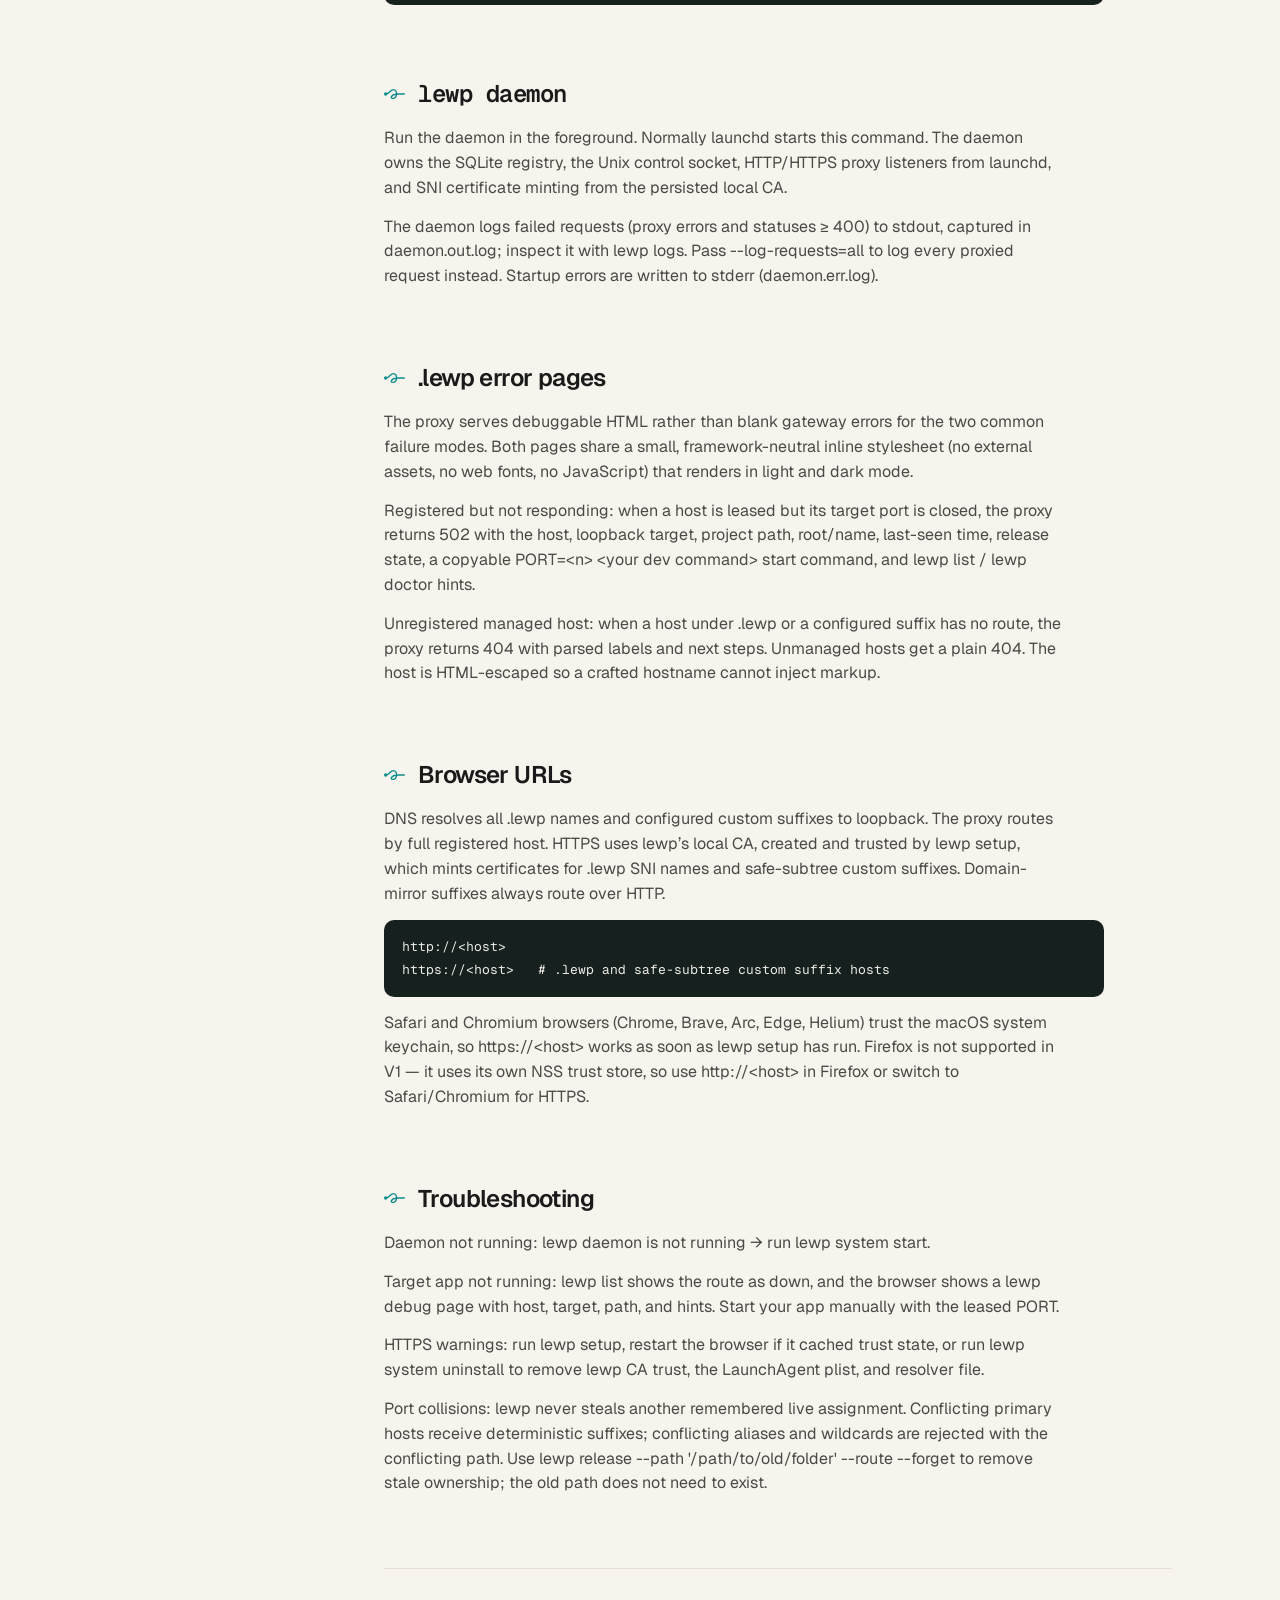
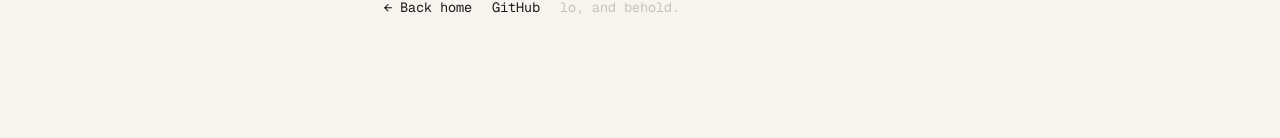
==== commit 11bc6b54: "Add release --pick to the docs site - The 0.3.0 checklist release was in DOCUMENTATION.md and the ch" ====
--- a/site/docs.html
+++ b/site/docs.html
@@ -136,6 +136,7 @@
              [--forget] [--dry-run] [--json] [--yes|-y]
 lewp release --host H [--forget] [--dry-run] [--json]
 lewp release --port N [--forget] [--dry-run] [--json]
+lewp release --pick [--forget] [--dry-run] [--yes|-y]
 lewp list [--all] [--json]
 lewp suffix list
 lewp suffix remove S
@@ -374,6 +375,9 @@
       <pre>lewp release --path /work/app --route
 lewp release --path /work/app --name vite
 lewp release --path /work/deleted-worktree --forget</pre>
+      <p>Use --pick to choose one or more registered paths from an interactive checklist and release everything at each. Move with the arrow keys or j/k, toggle with space, toggle all with a, and press enter to continue; q or Esc cancels. Lewp previews the combined plan and asks for confirmation unless you pass --yes. With --forget, the checklist also includes released history. --pick requires a terminal.</p>
+      <pre>lewp release --pick
+lewp release --pick --forget</pre>
       <p>Host and numeric-port selectors target current owners only. Dry runs never change the registry. Lewp applies each plan atomically and refuses it if registry state changes. A selector with no matches exits 0.</p>
     </section>
 
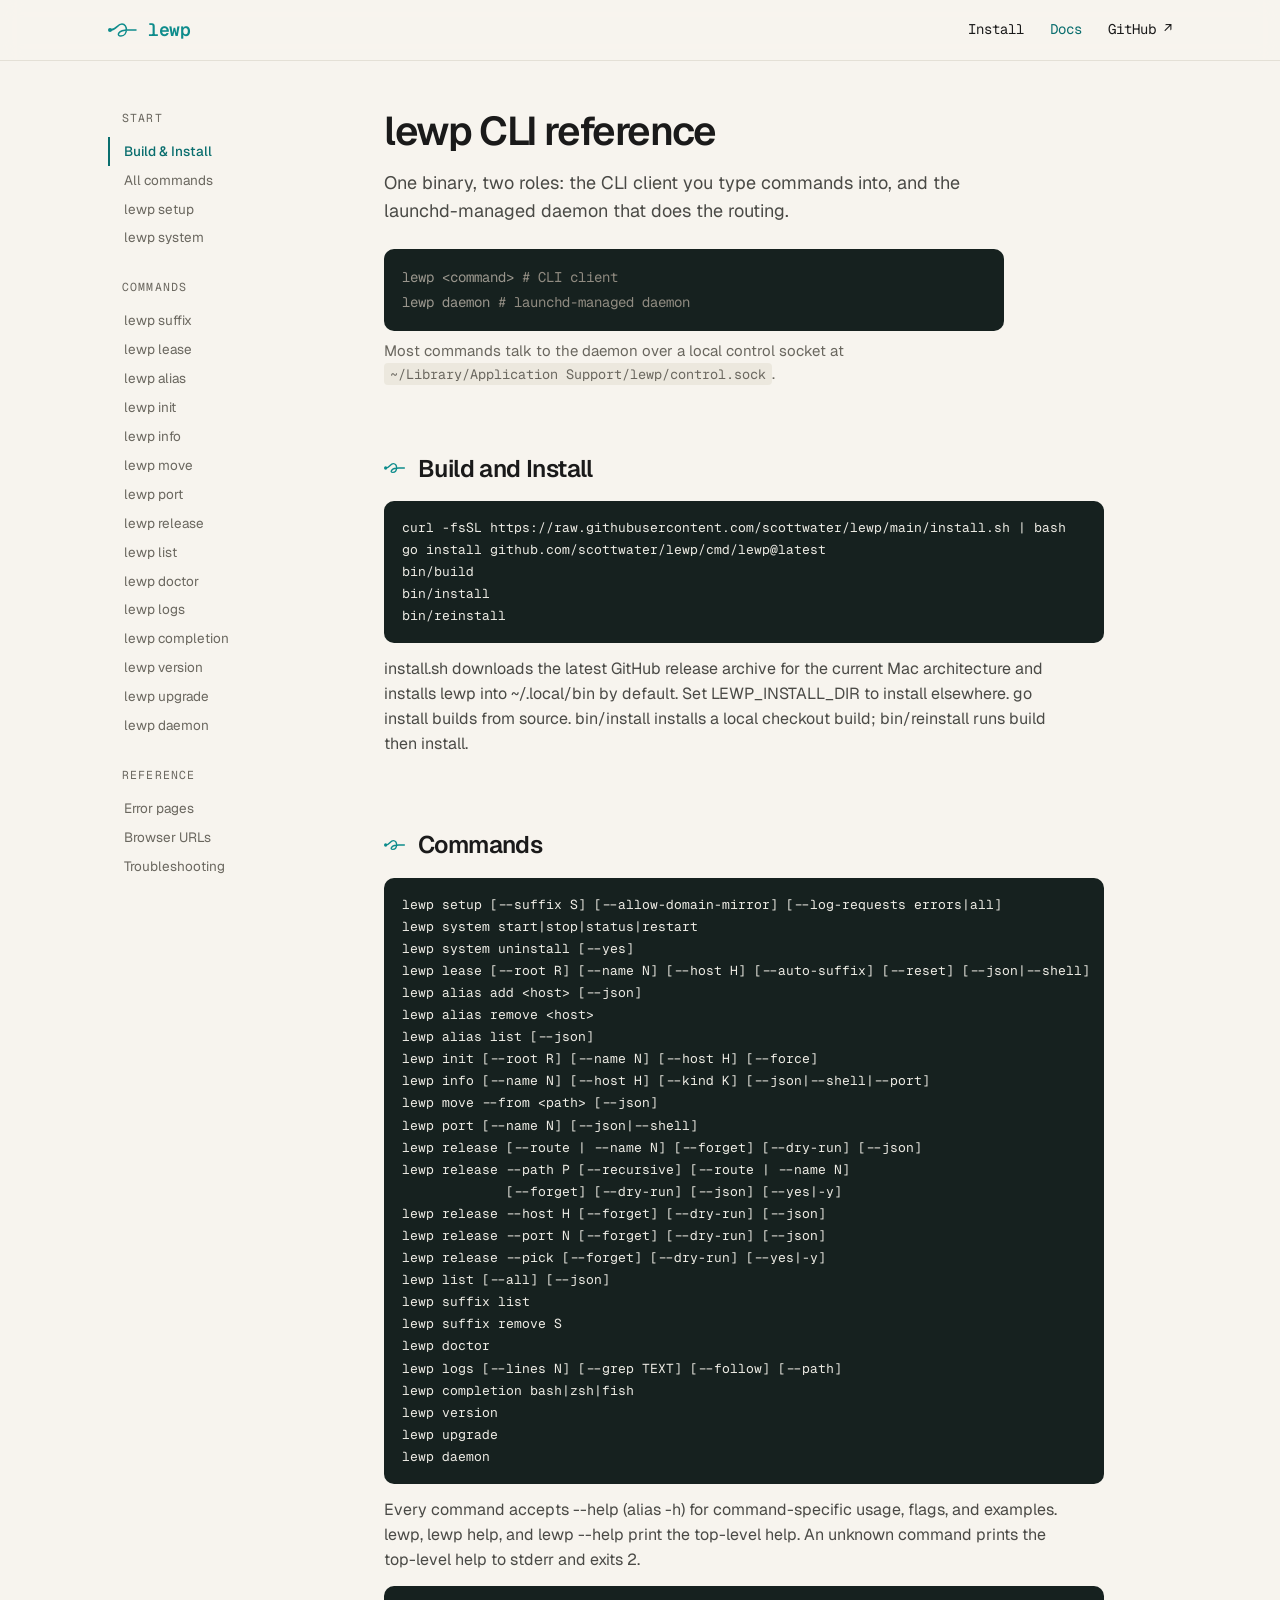
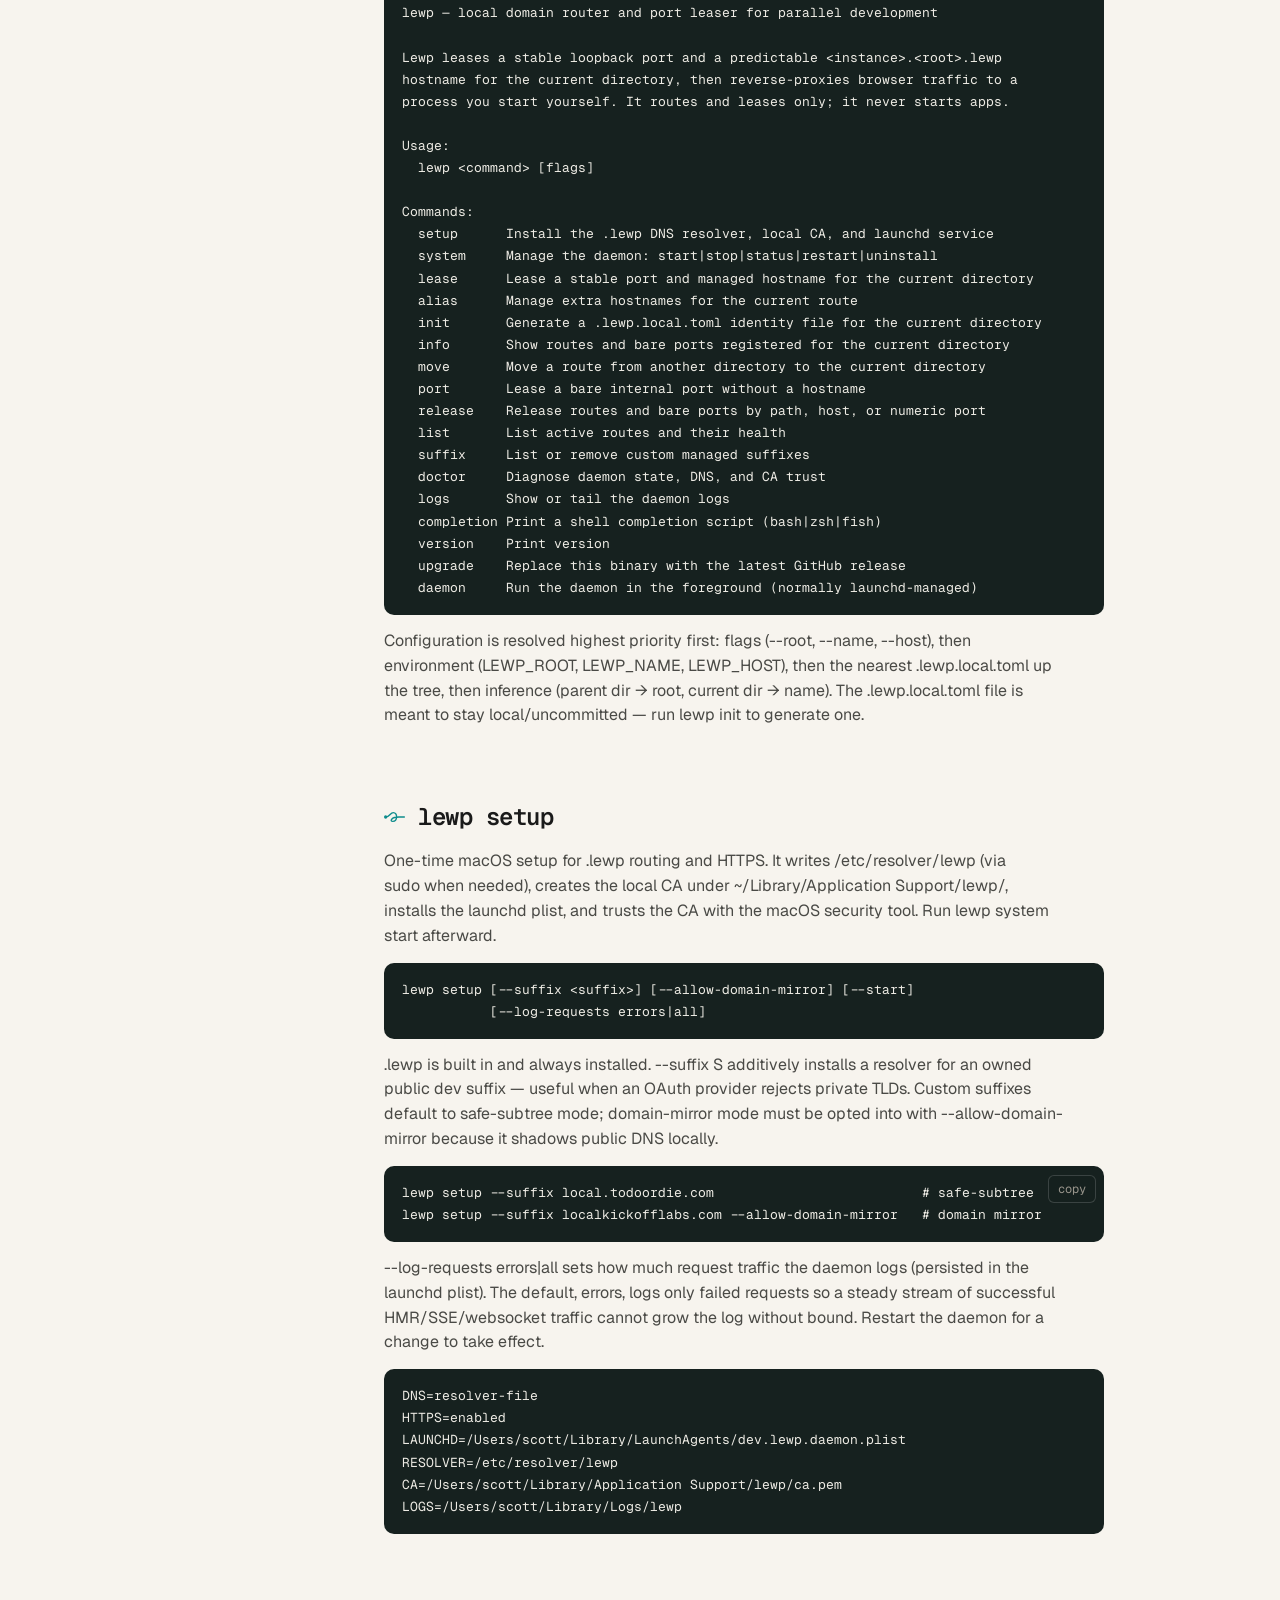
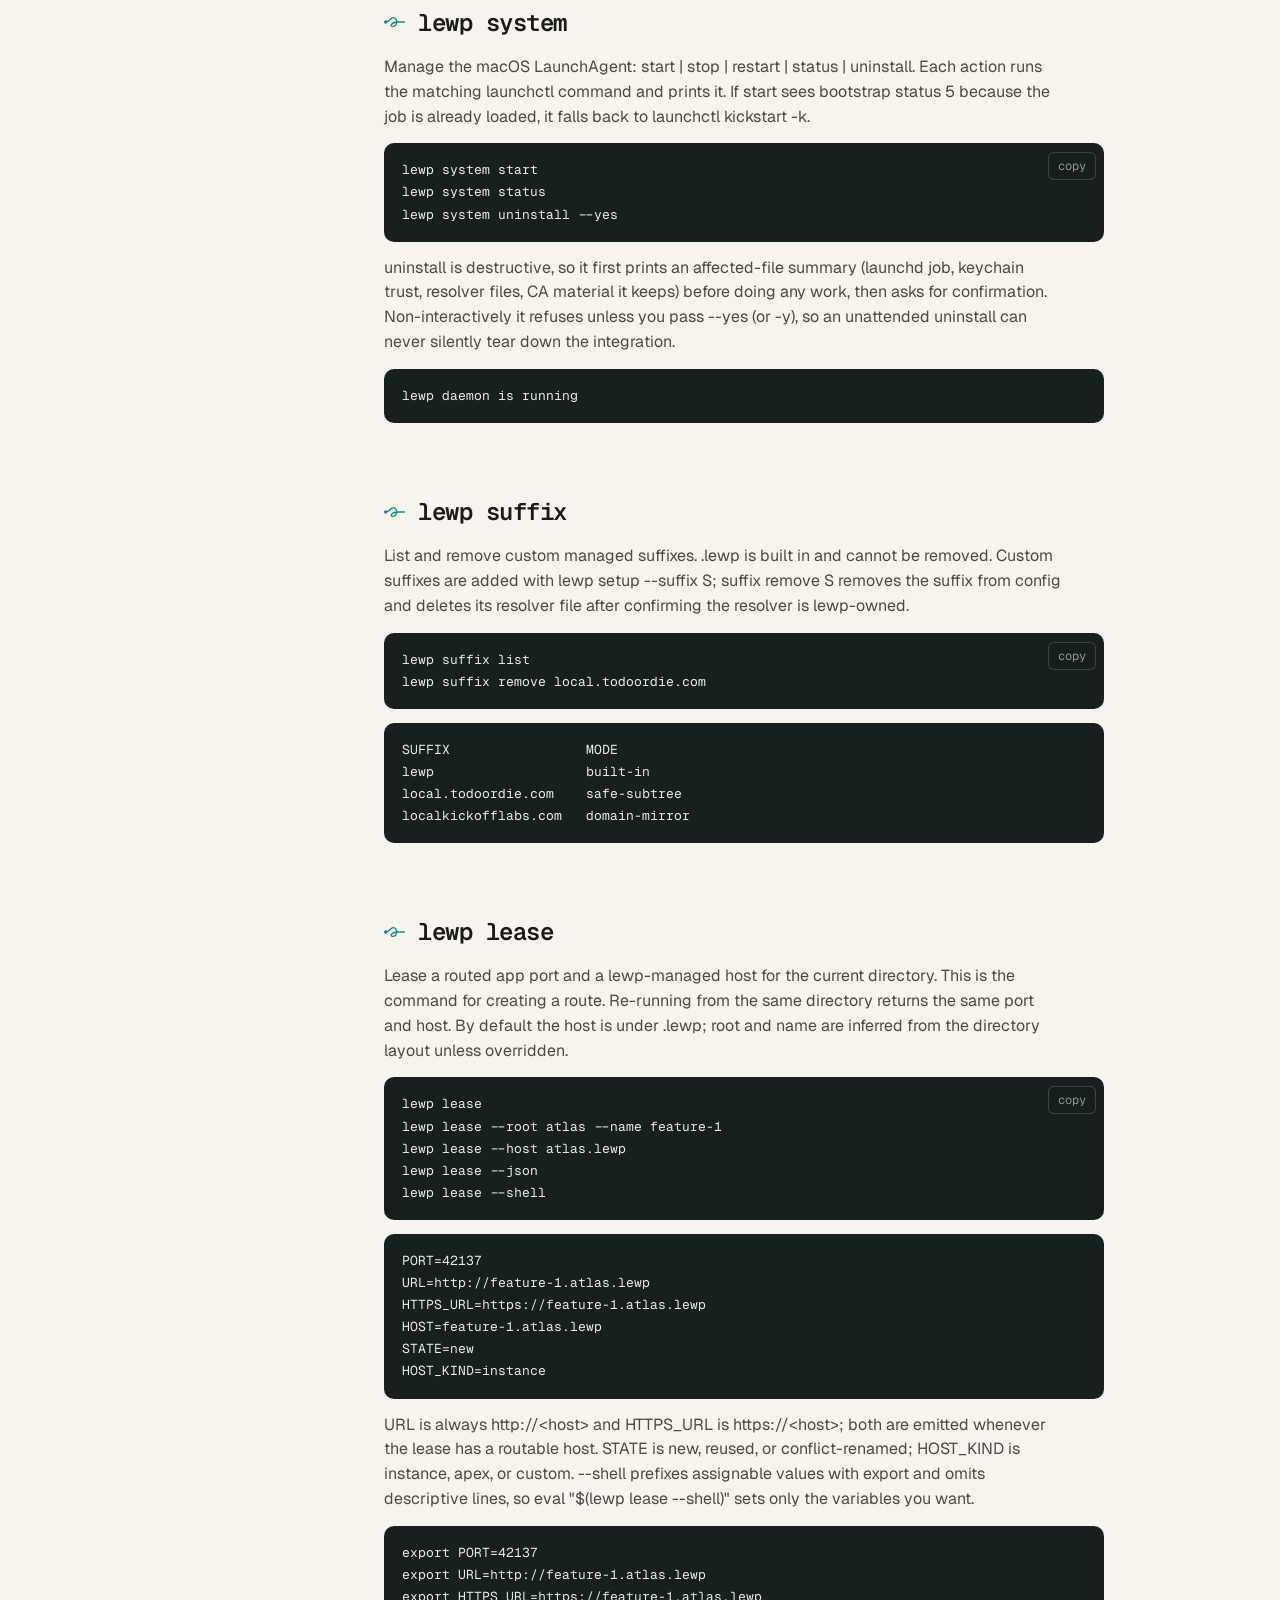
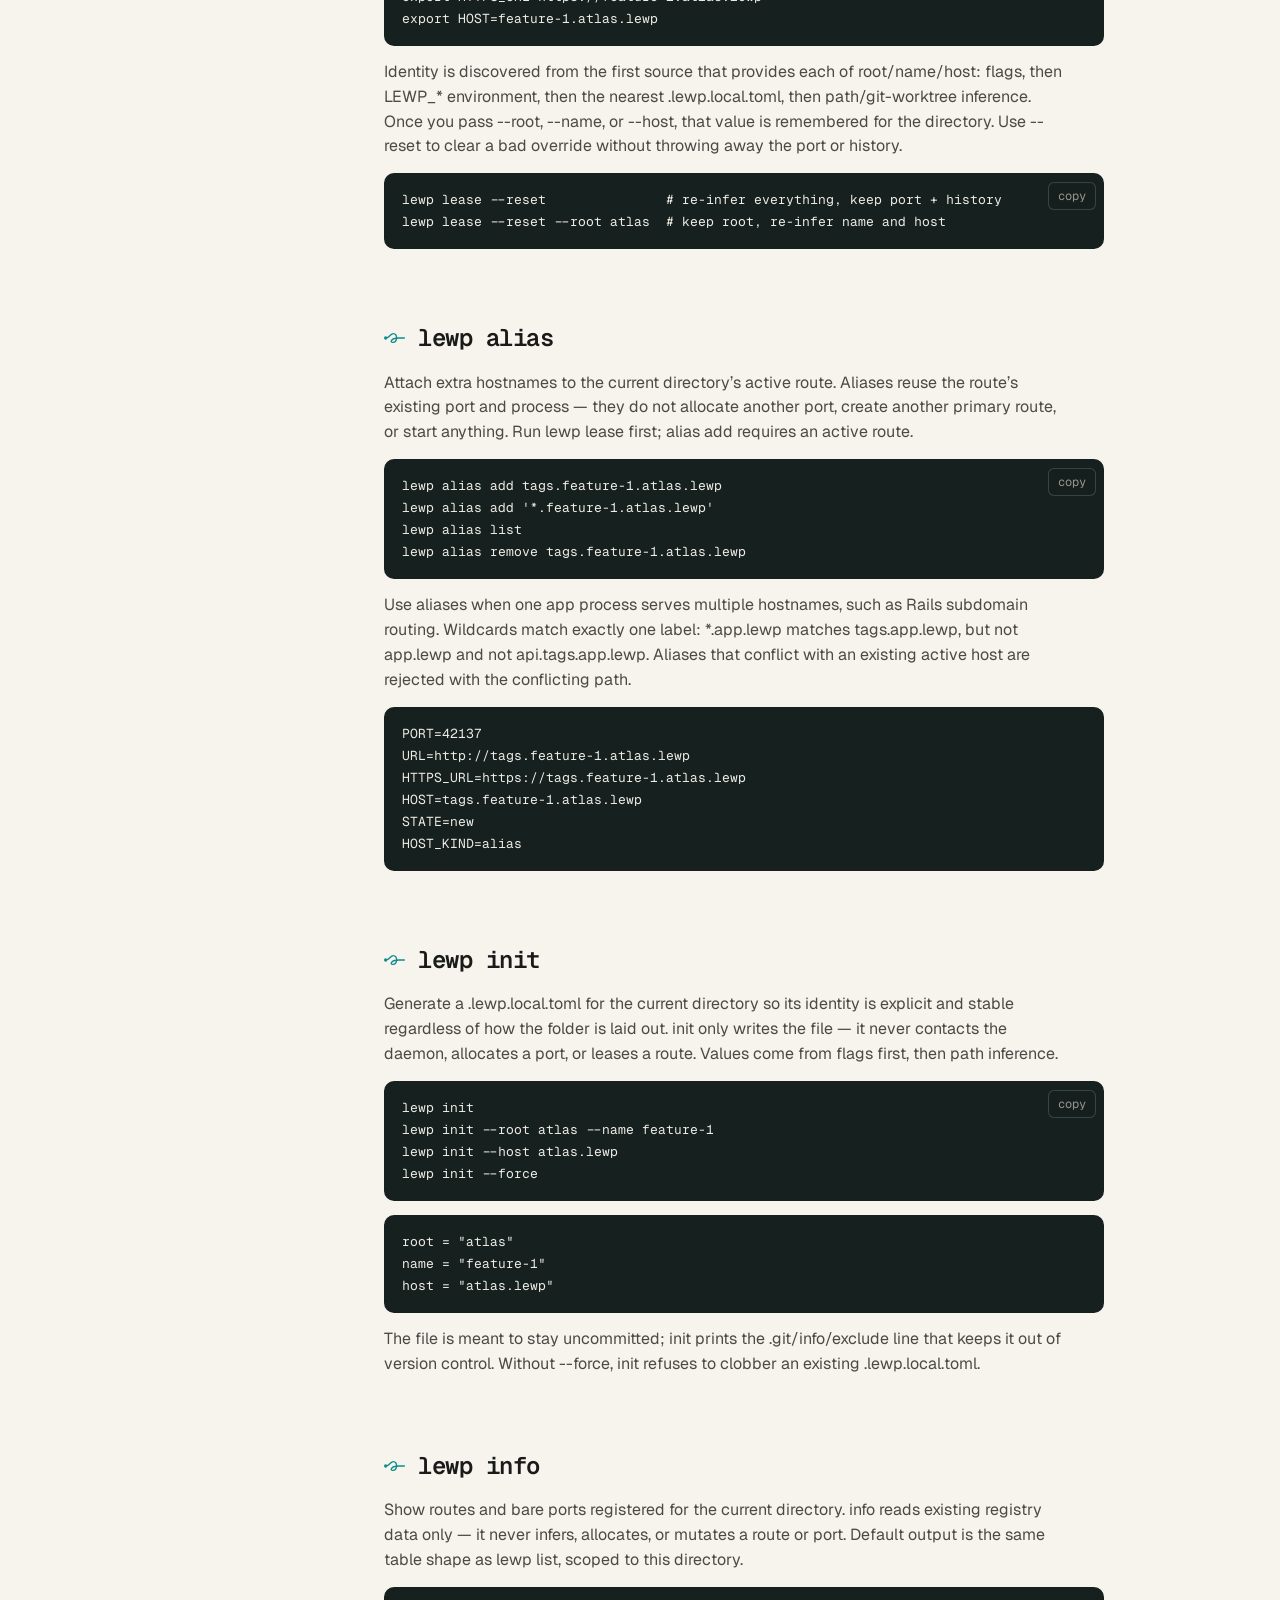
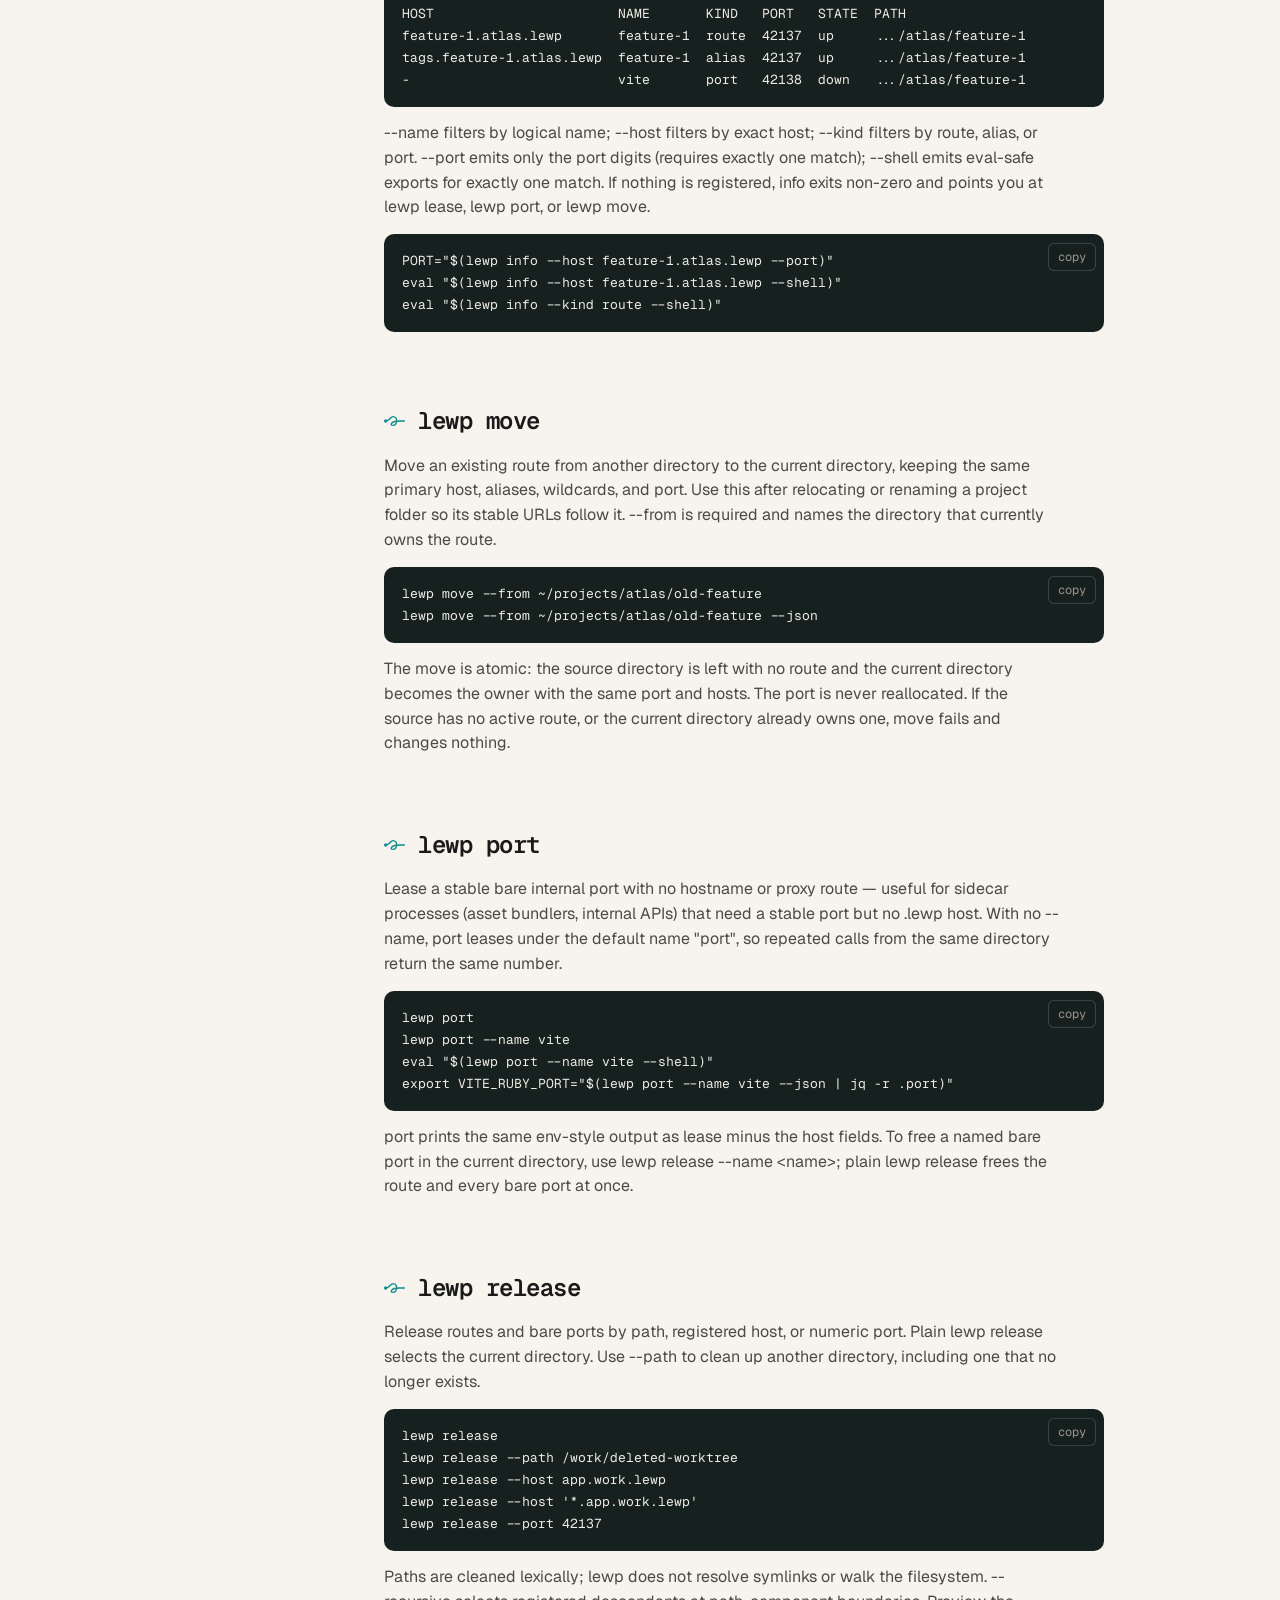
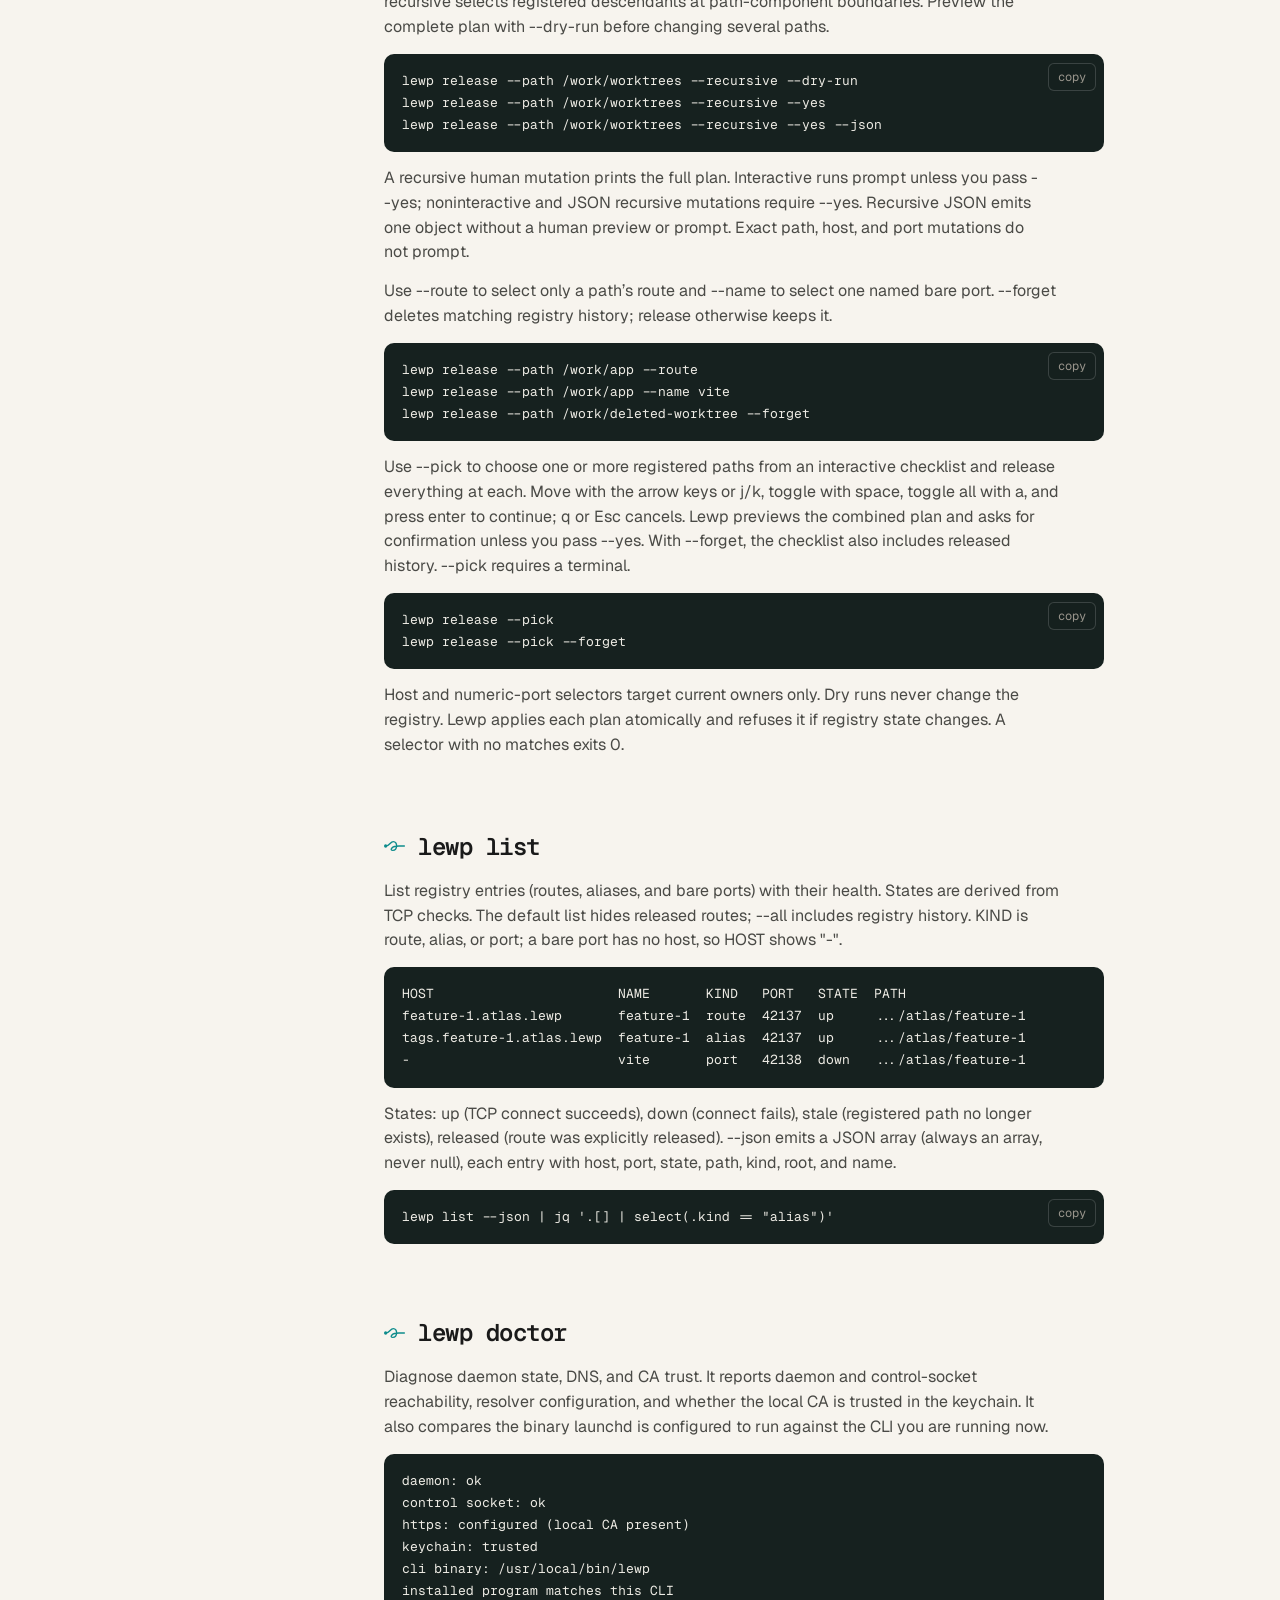
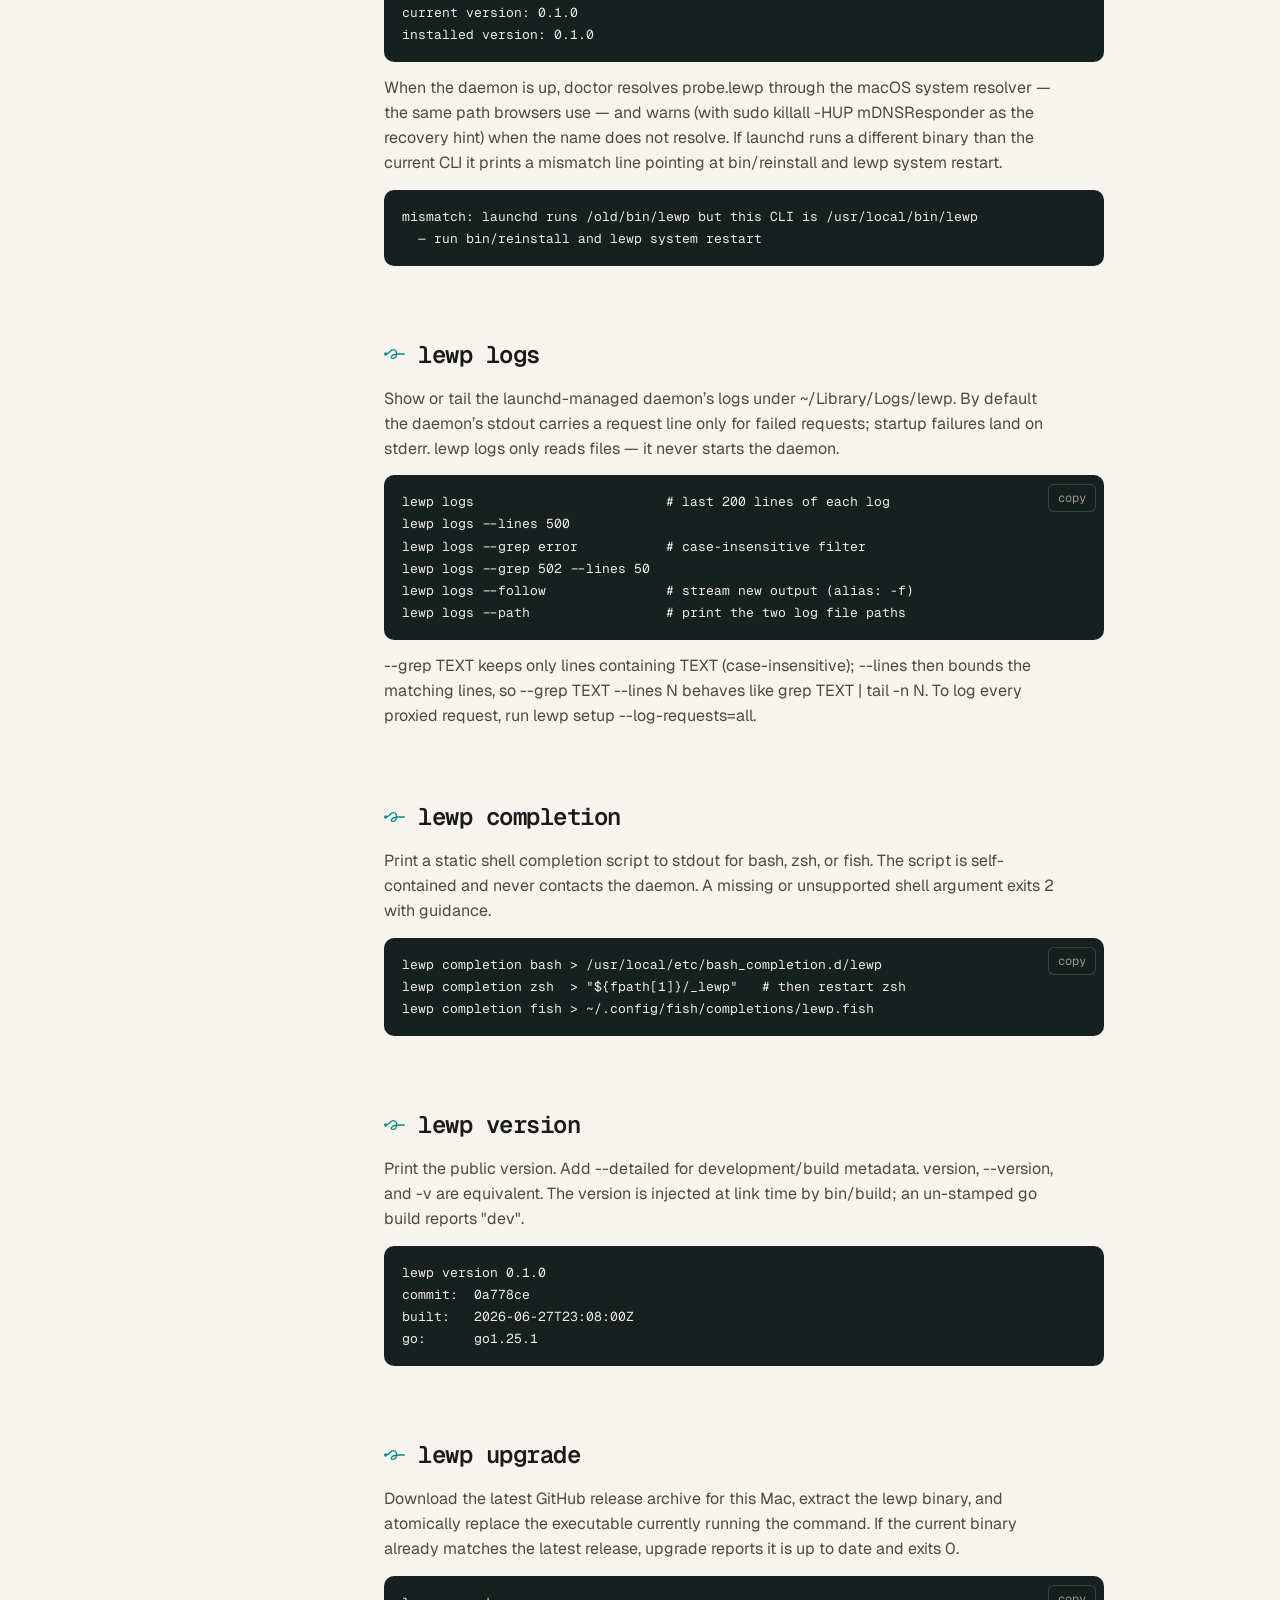
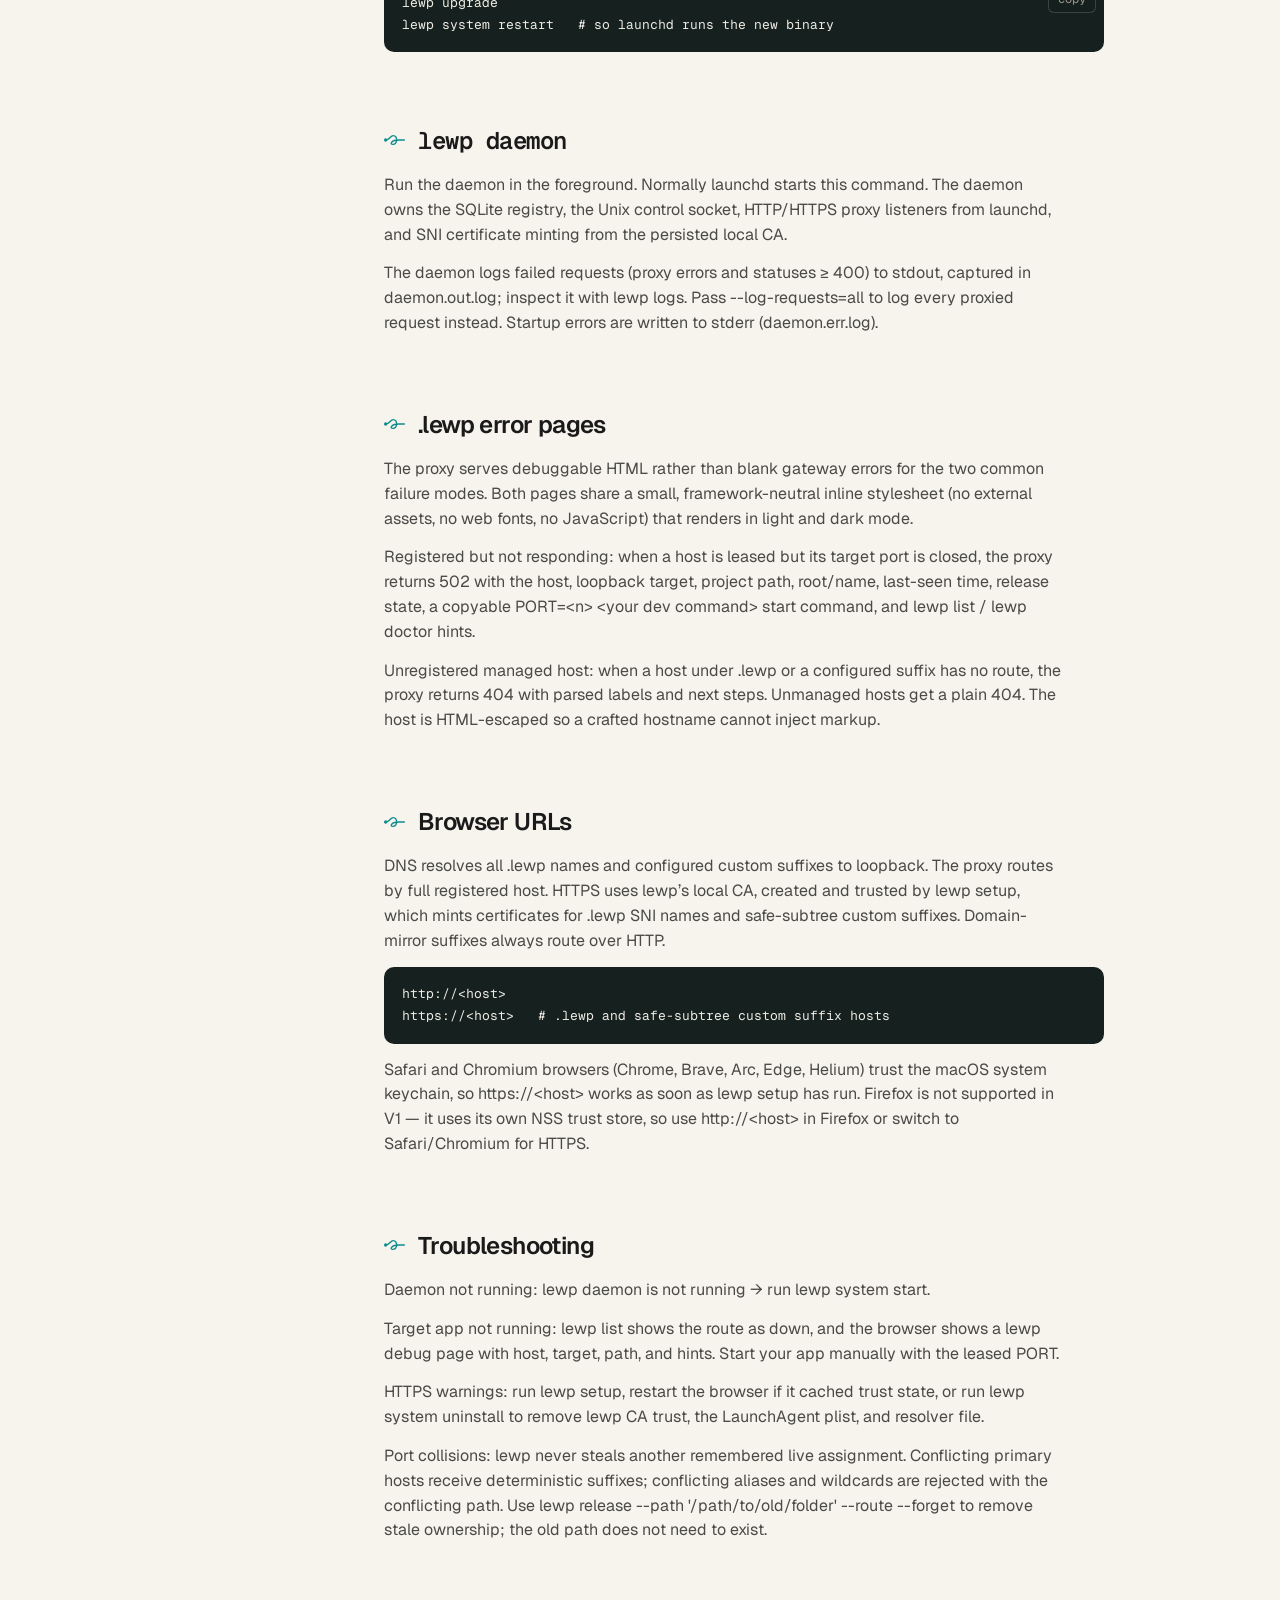
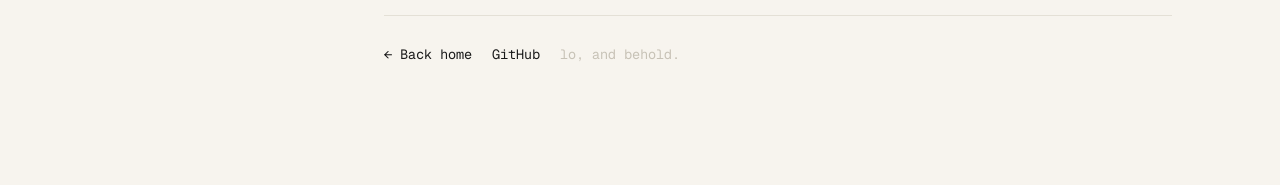
==== commit a6ad5fcb: "Add --kind filter to lewp info - `lewp info --kind route --shell` selects a directory's route withou" ====
--- a/site/docs.html
+++ b/site/docs.html
@@ -128,7 +128,7 @@
 lewp alias remove &lt;host&gt;
 lewp alias list [--json]
 lewp init [--root R] [--name N] [--host H] [--force]
-lewp info [--name N] [--host H] [--json|--shell|--port]
+lewp info [--name N] [--host H] [--kind K] [--json|--shell|--port]
 lewp move --from &lt;path&gt; [--json]
 lewp port [--name N] [--json|--shell]
 lewp release [--route | --name N] [--forget] [--dry-run] [--json]
@@ -317,9 +317,10 @@
 feature-1.atlas.lewp       feature-1  route  42137  up     .../atlas/feature-1
 tags.feature-1.atlas.lewp  feature-1  alias  42137  up     .../atlas/feature-1
 -                          vite       port   42138  down   .../atlas/feature-1</pre>
-      <p>--name filters by logical name; --host filters by exact host. --port emits only the port digits (requires exactly one match); --shell emits eval-safe exports for exactly one match. If nothing is registered, info exits non-zero and points you at lewp lease, lewp port, or lewp move.</p>
+      <p>--name filters by logical name; --host filters by exact host; --kind filters by route, alias, or port. --port emits only the port digits (requires exactly one match); --shell emits eval-safe exports for exactly one match. If nothing is registered, info exits non-zero and points you at lewp lease, lewp port, or lewp move.</p>
       <pre>PORT="$(lewp info --host feature-1.atlas.lewp --port)"
-eval "$(lewp info --host feature-1.atlas.lewp --shell)"</pre>
+eval "$(lewp info --host feature-1.atlas.lewp --shell)"
+eval "$(lewp info --kind route --shell)"</pre>
     </section>
 
     <section id="move" class="doc-section doc-scroll">
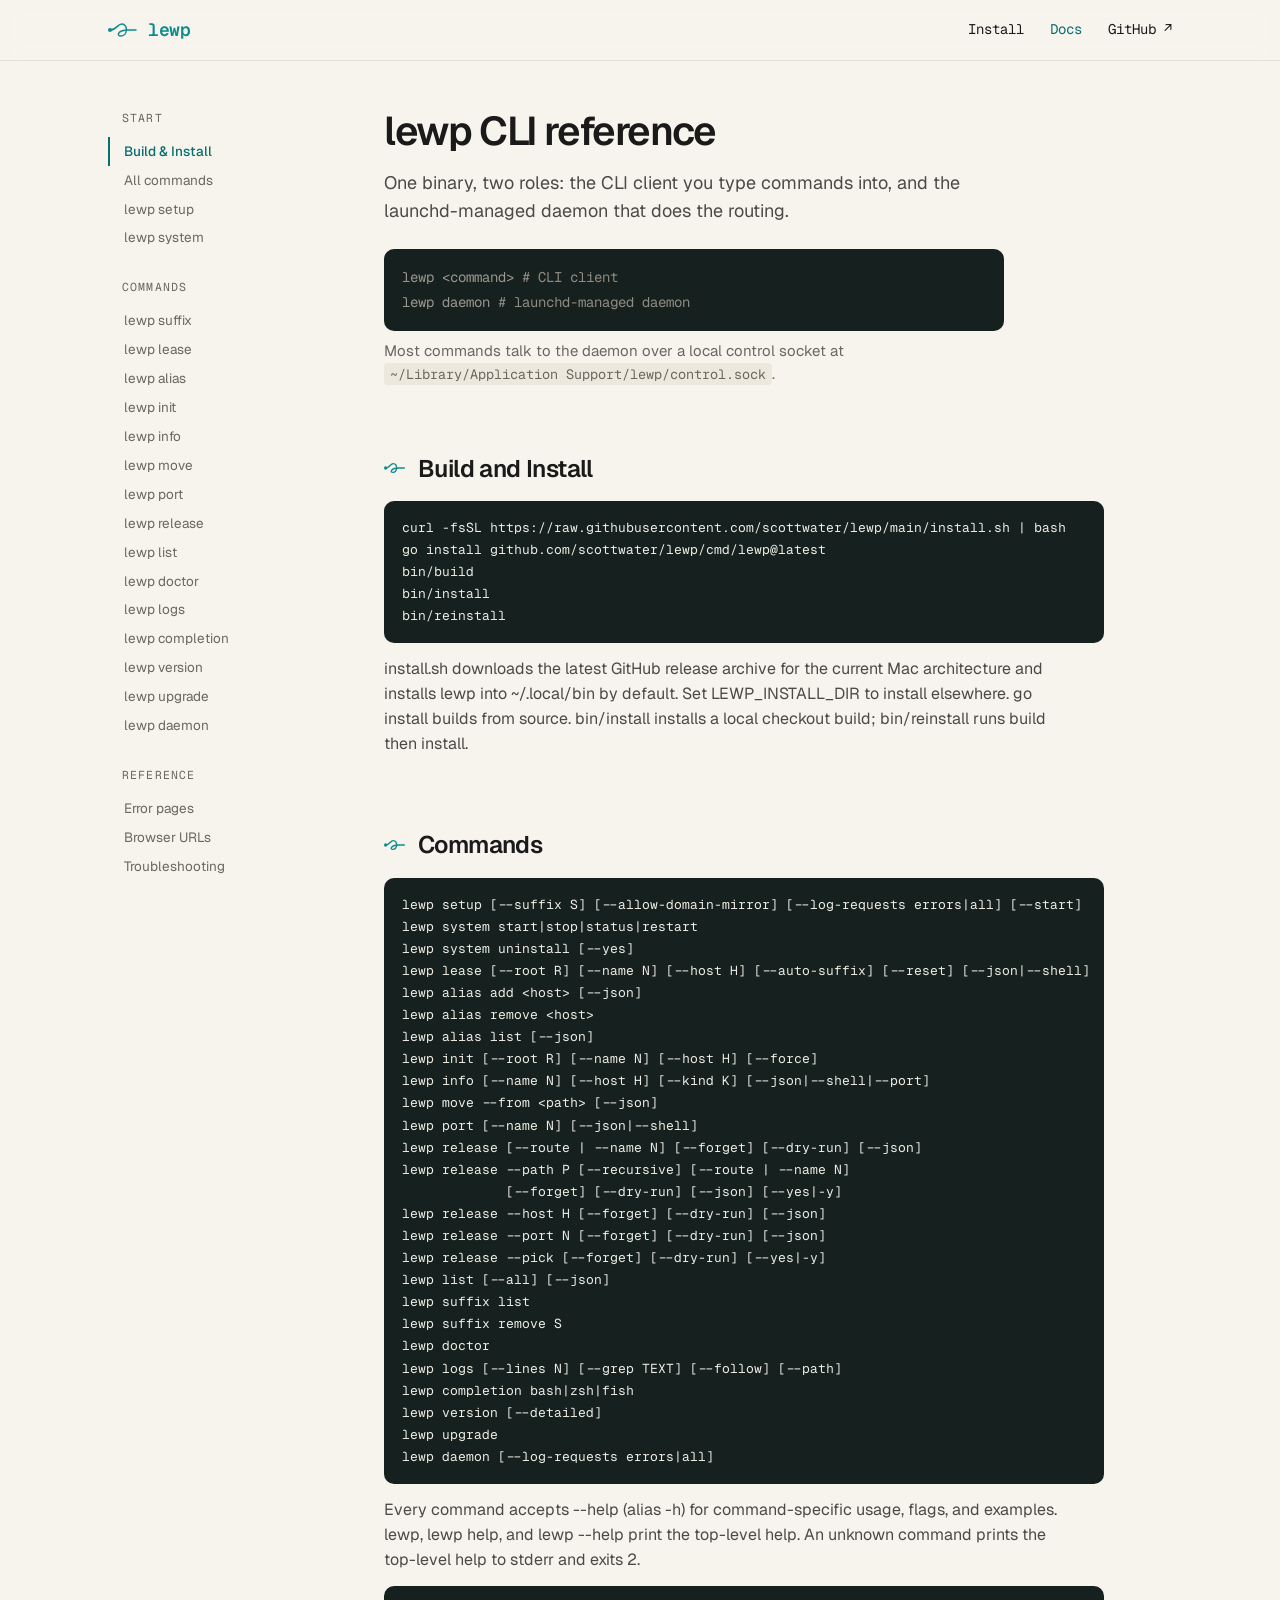
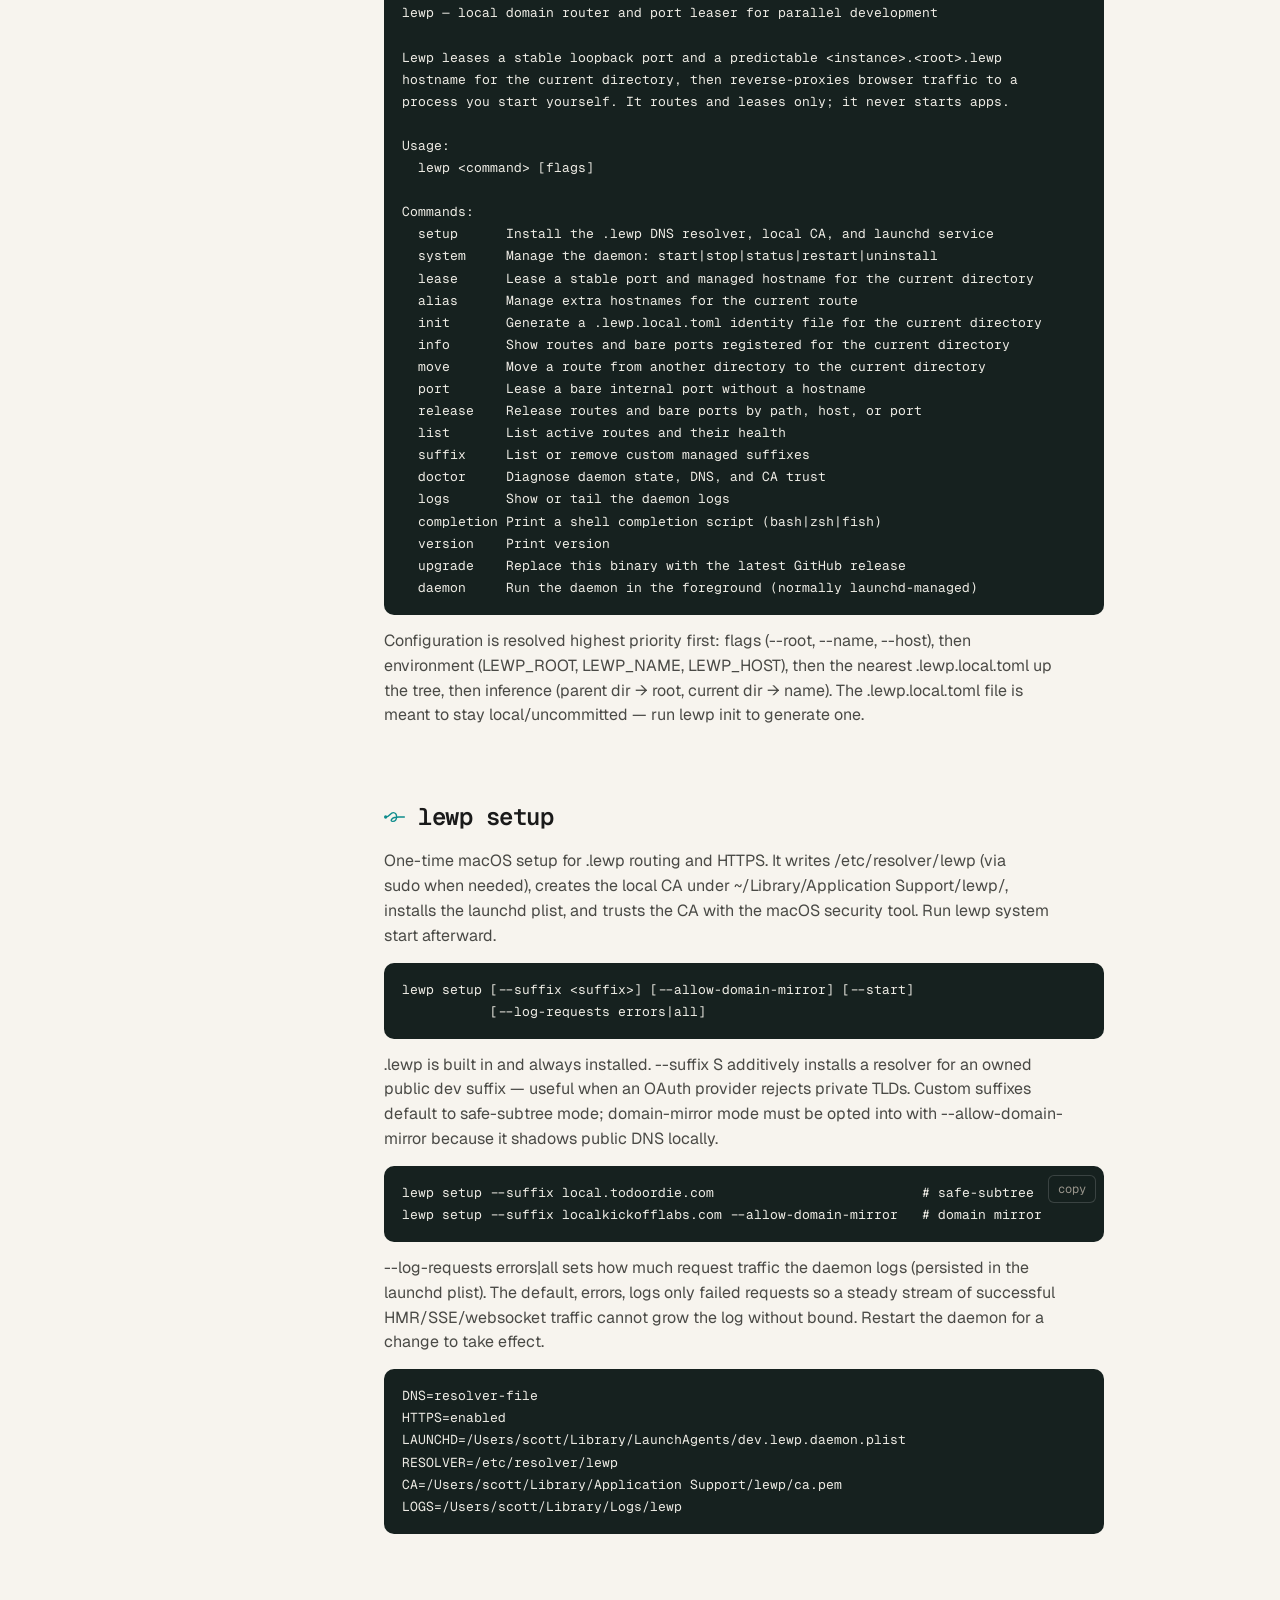
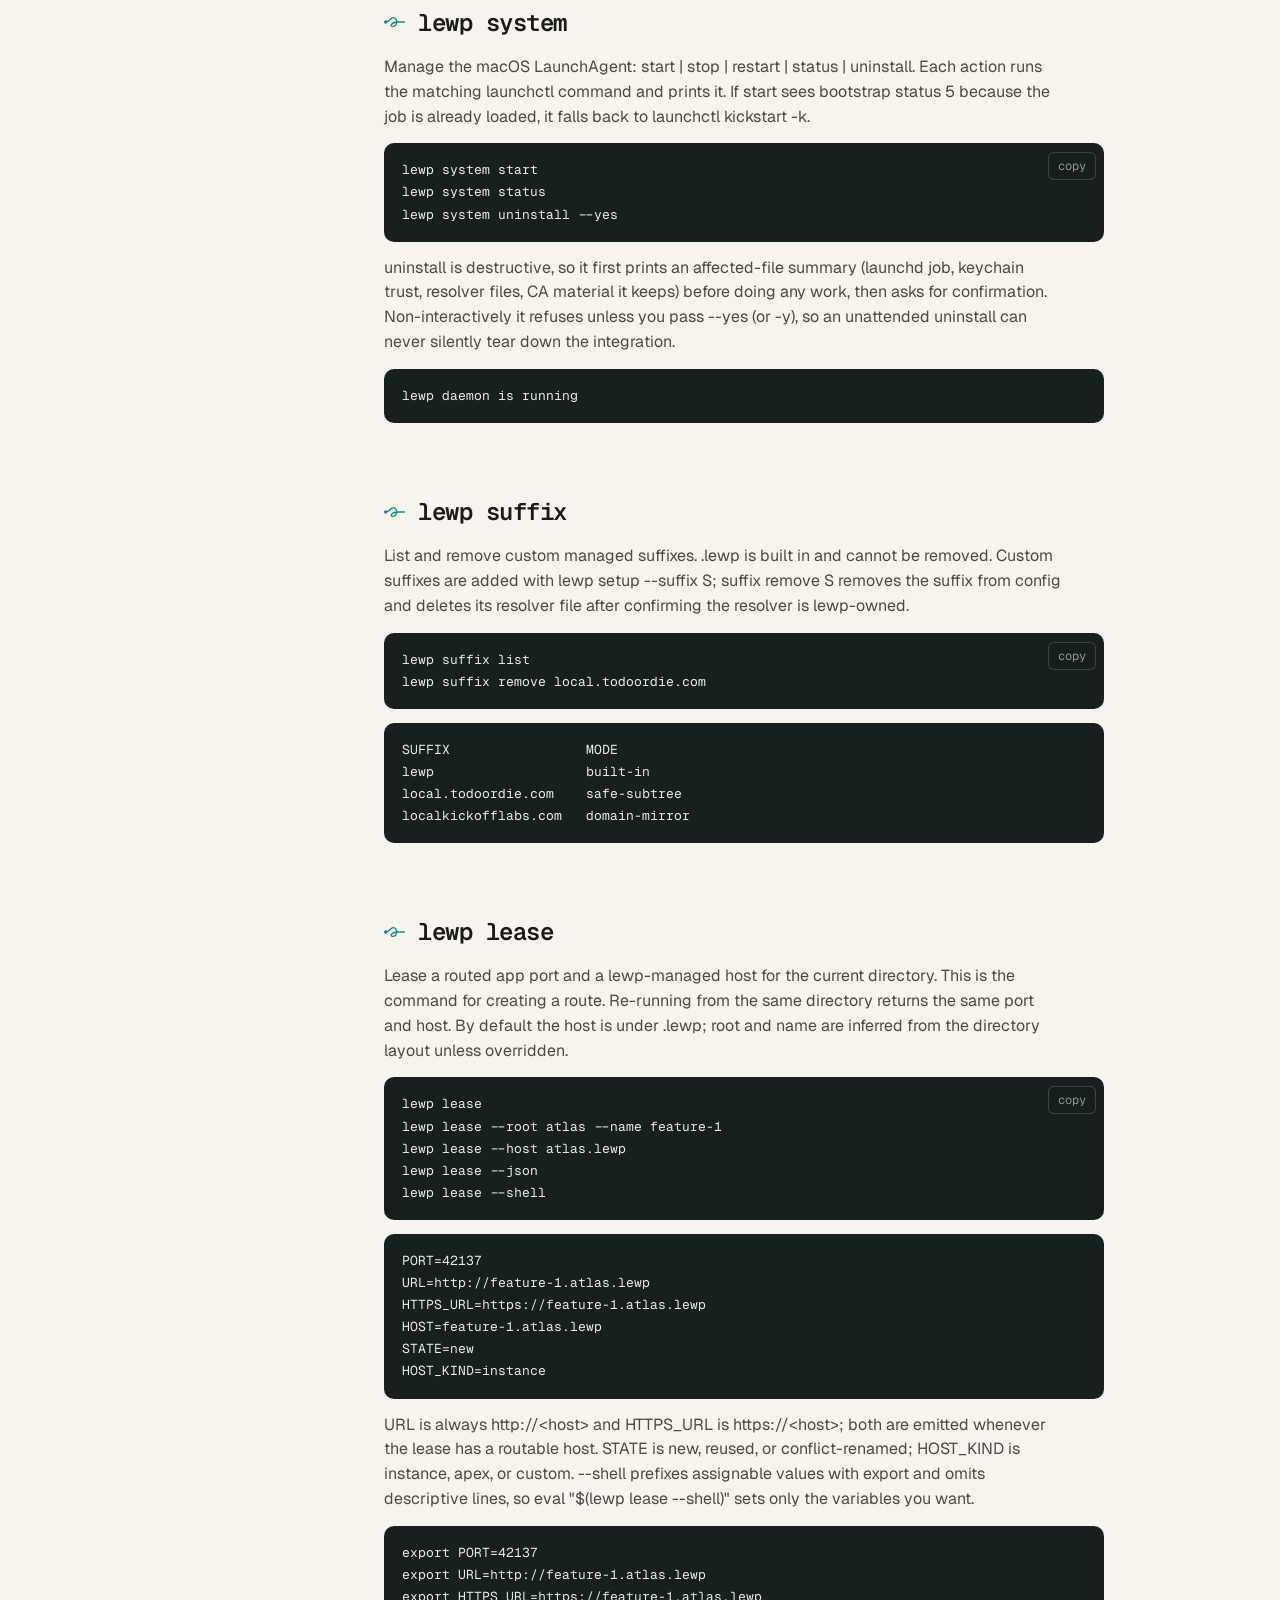
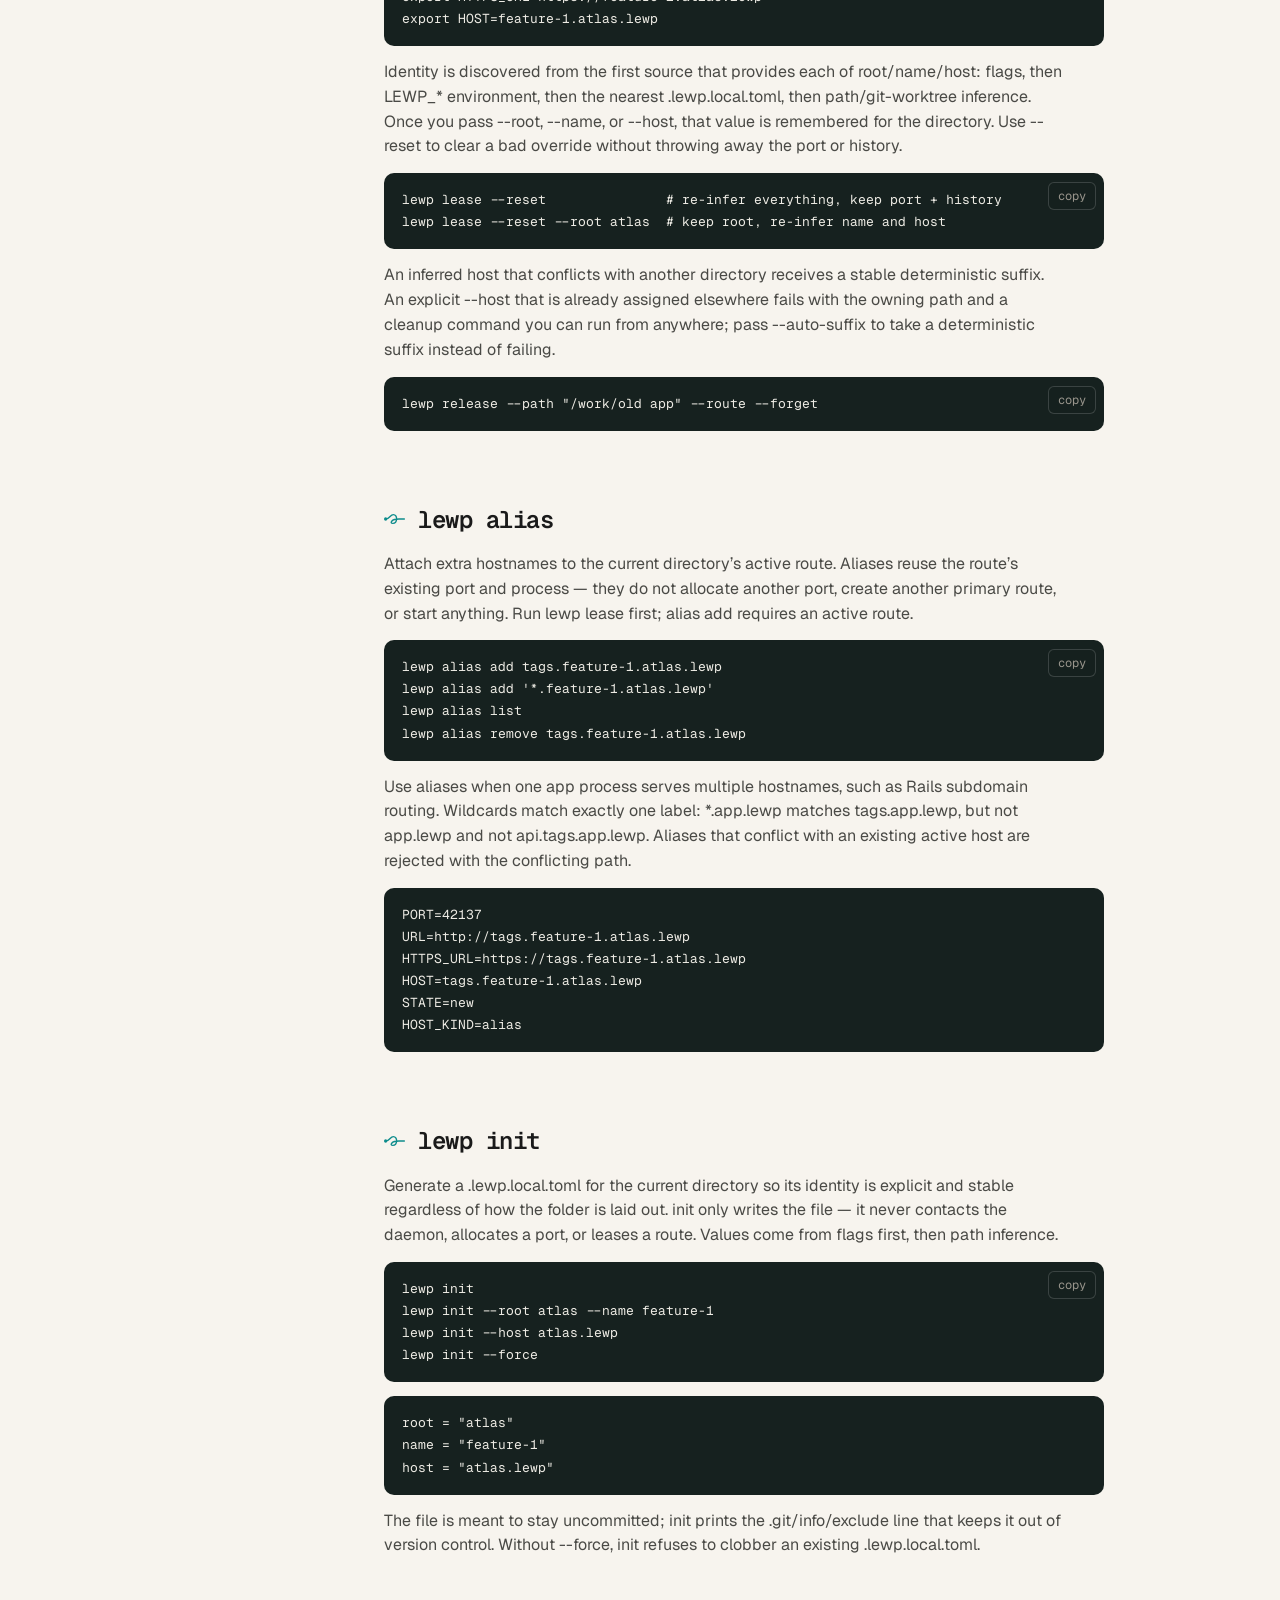
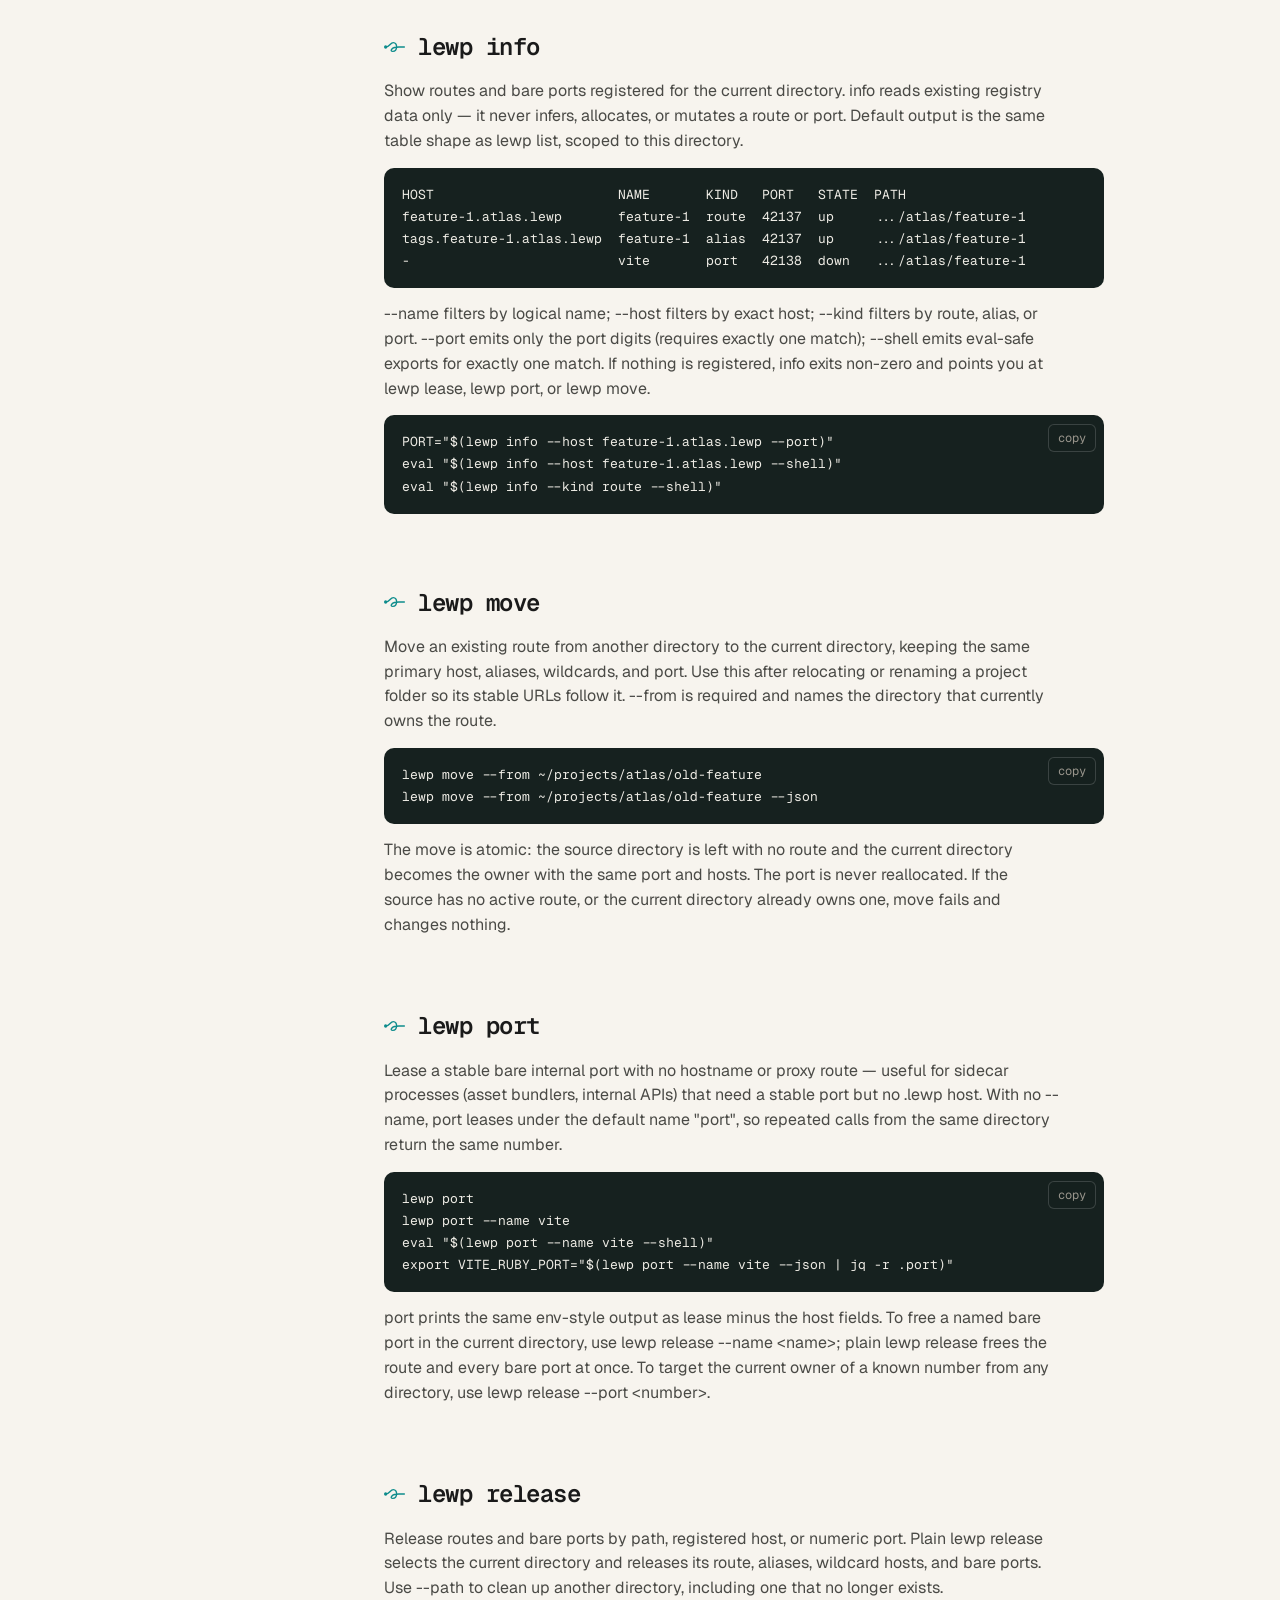
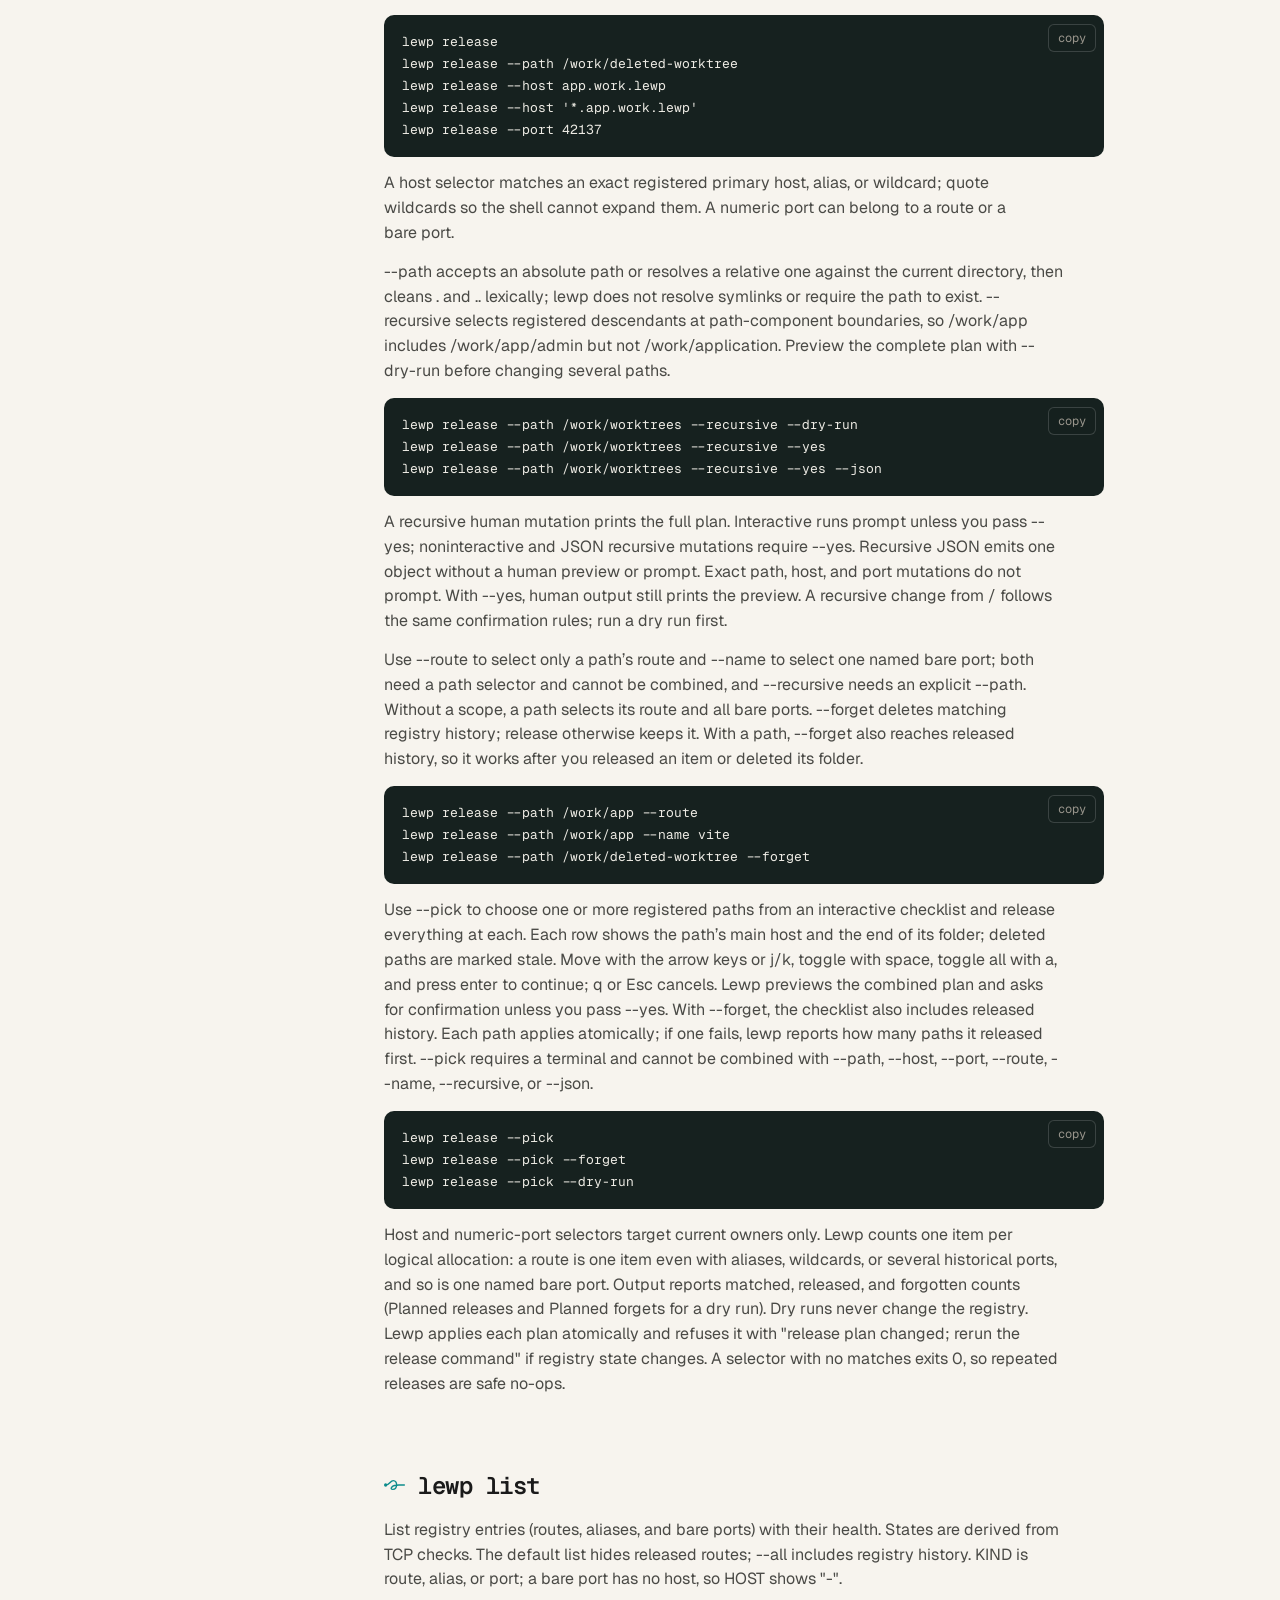
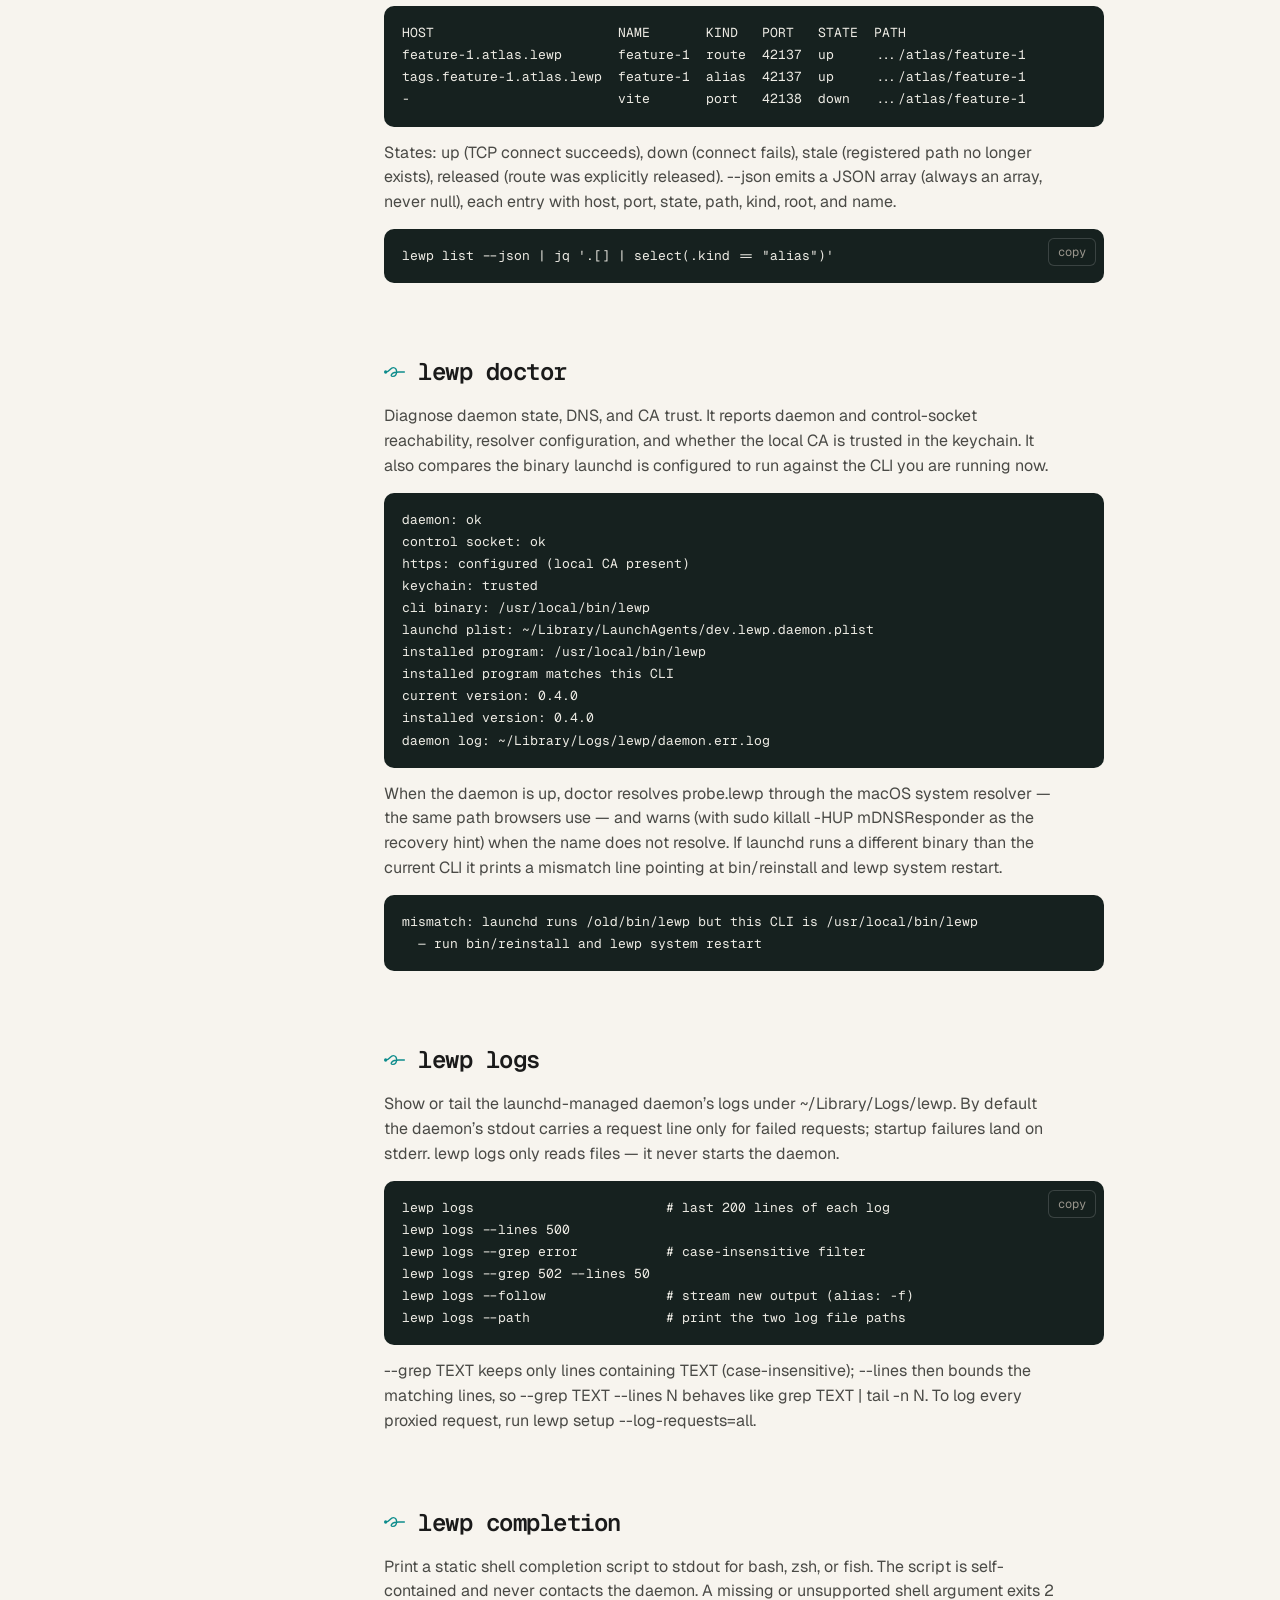
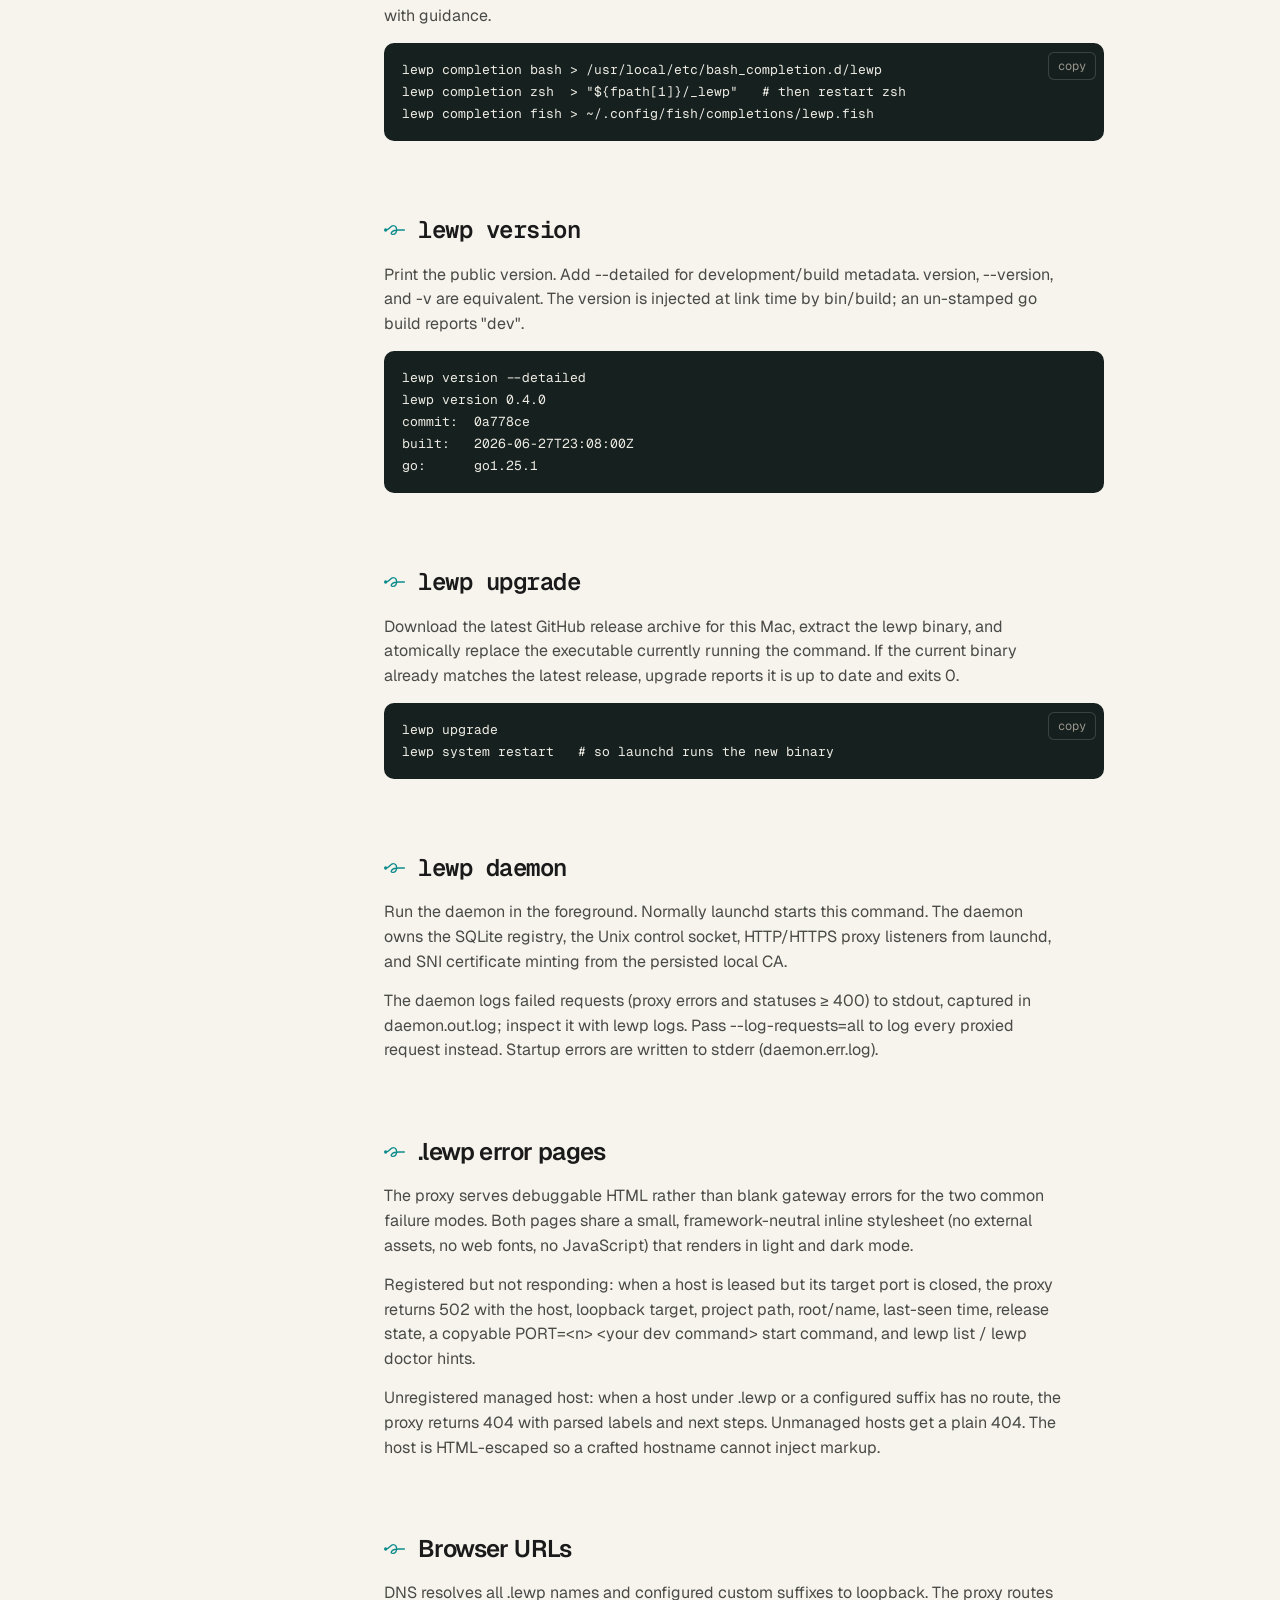
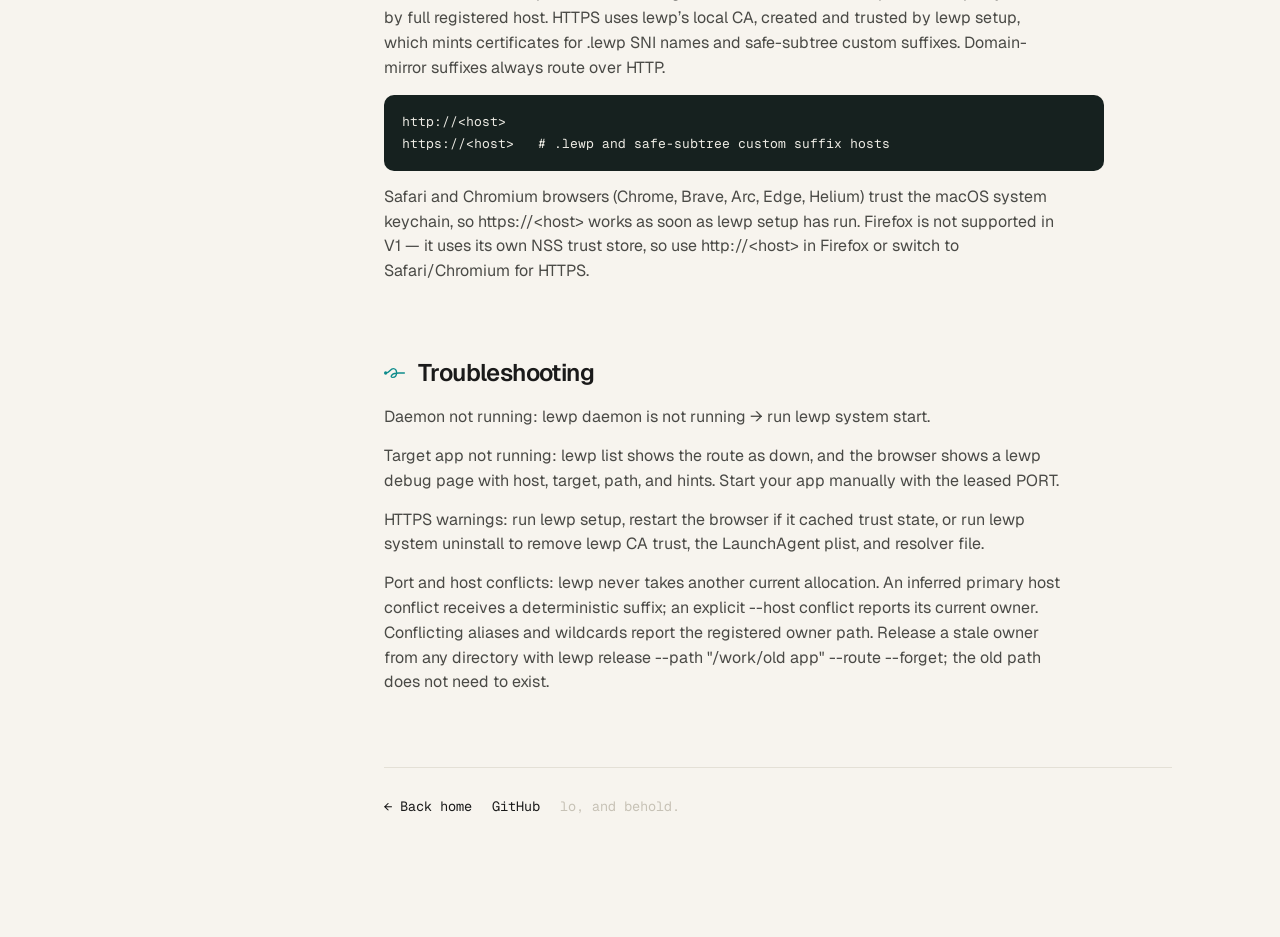
==== commit 71b192ff: "Update the docs site to match the CLI reference - The site's release section had fallen behind 0.2.0" ====
--- a/site/docs.html
+++ b/site/docs.html
@@ -120,7 +120,7 @@
         </svg>
         <h2>Commands</h2>
       </div>
-      <pre class="no-copy">lewp setup [--suffix S] [--allow-domain-mirror] [--log-requests errors|all]
+      <pre class="no-copy">lewp setup [--suffix S] [--allow-domain-mirror] [--log-requests errors|all] [--start]
 lewp system start|stop|status|restart
 lewp system uninstall [--yes]
 lewp lease [--root R] [--name N] [--host H] [--auto-suffix] [--reset] [--json|--shell]
@@ -143,9 +143,9 @@
 lewp doctor
 lewp logs [--lines N] [--grep TEXT] [--follow] [--path]
 lewp completion bash|zsh|fish
-lewp version
+lewp version [--detailed]
 lewp upgrade
-lewp daemon</pre>
+lewp daemon [--log-requests errors|all]</pre>
       <p>Every command accepts --help (alias -h) for command-specific usage, flags, and examples. lewp, lewp help, and lewp --help print the top-level help. An unknown command prints the top-level help to stderr and exits 2.</p>
       <pre>lewp — local domain router and port leaser for parallel development
 
@@ -165,7 +165,7 @@
   info       Show routes and bare ports registered for the current directory
   move       Move a route from another directory to the current directory
   port       Lease a bare internal port without a hostname
-  release    Release routes and bare ports by path, host, or numeric port
+  release    Release routes and bare ports by path, host, or port
   list       List active routes and their health
   suffix     List or remove custom managed suffixes
   doctor     Diagnose daemon state, DNS, and CA trust
@@ -261,6 +261,8 @@
       <p>Identity is discovered from the first source that provides each of root/name/host: flags, then LEWP_* environment, then the nearest .lewp.local.toml, then path/git-worktree inference. Once you pass --root, --name, or --host, that value is remembered for the directory. Use --reset to clear a bad override without throwing away the port or history.</p>
       <pre>lewp lease --reset               # re-infer everything, keep port + history
 lewp lease --reset --root atlas  # keep root, re-infer name and host</pre>
+      <p>An inferred host that conflicts with another directory receives a stable deterministic suffix. An explicit --host that is already assigned elsewhere fails with the owning path and a cleanup command you can run from anywhere; pass --auto-suffix to take a deterministic suffix instead of failing.</p>
+      <pre>lewp release --path "/work/old app" --route --forget</pre>
     </section>
 
     <section id="alias" class="doc-section doc-scroll">
@@ -350,7 +352,7 @@
 lewp port --name vite
 eval "$(lewp port --name vite --shell)"
 export VITE_RUBY_PORT="$(lewp port --name vite --json | jq -r .port)"</pre>
-      <p>port prints the same env-style output as lease minus the host fields. To free a named bare port in the current directory, use lewp release --name &lt;name&gt;; plain lewp release frees the route and every bare port at once.</p>
+      <p>port prints the same env-style output as lease minus the host fields. To free a named bare port in the current directory, use lewp release --name &lt;name&gt;; plain lewp release frees the route and every bare port at once. To target the current owner of a known number from any directory, use lewp release --port &lt;number&gt;.</p>
     </section>
 
     <section id="release" class="doc-section doc-scroll">
@@ -361,25 +363,27 @@
         </svg>
         <h2 class="cmd">lewp release</h2>
       </div>
-      <p>Release routes and bare ports by path, registered host, or numeric port. Plain lewp release selects the current directory. Use --path to clean up another directory, including one that no longer exists.</p>
+      <p>Release routes and bare ports by path, registered host, or numeric port. Plain lewp release selects the current directory and releases its route, aliases, wildcard hosts, and bare ports. Use --path to clean up another directory, including one that no longer exists.</p>
       <pre>lewp release
 lewp release --path /work/deleted-worktree
 lewp release --host app.work.lewp
 lewp release --host '*.app.work.lewp'
 lewp release --port 42137</pre>
-      <p>Paths are cleaned lexically; lewp does not resolve symlinks or walk the filesystem. --recursive selects registered descendants at path-component boundaries. Preview the complete plan with --dry-run before changing several paths.</p>
+      <p>A host selector matches an exact registered primary host, alias, or wildcard; quote wildcards so the shell cannot expand them. A numeric port can belong to a route or a bare port.</p>
+      <p>--path accepts an absolute path or resolves a relative one against the current directory, then cleans . and .. lexically; lewp does not resolve symlinks or require the path to exist. --recursive selects registered descendants at path-component boundaries, so /work/app includes /work/app/admin but not /work/application. Preview the complete plan with --dry-run before changing several paths.</p>
       <pre>lewp release --path /work/worktrees --recursive --dry-run
 lewp release --path /work/worktrees --recursive --yes
 lewp release --path /work/worktrees --recursive --yes --json</pre>
-      <p>A recursive human mutation prints the full plan. Interactive runs prompt unless you pass --yes; noninteractive and JSON recursive mutations require --yes. Recursive JSON emits one object without a human preview or prompt. Exact path, host, and port mutations do not prompt.</p>
-      <p>Use --route to select only a path’s route and --name to select one named bare port. --forget deletes matching registry history; release otherwise keeps it.</p>
+      <p>A recursive human mutation prints the full plan. Interactive runs prompt unless you pass --yes; noninteractive and JSON recursive mutations require --yes. Recursive JSON emits one object without a human preview or prompt. Exact path, host, and port mutations do not prompt. With --yes, human output still prints the preview. A recursive change from / follows the same confirmation rules; run a dry run first.</p>
+      <p>Use --route to select only a path’s route and --name to select one named bare port; both need a path selector and cannot be combined, and --recursive needs an explicit --path. Without a scope, a path selects its route and all bare ports. --forget deletes matching registry history; release otherwise keeps it. With a path, --forget also reaches released history, so it works after you released an item or deleted its folder.</p>
       <pre>lewp release --path /work/app --route
 lewp release --path /work/app --name vite
 lewp release --path /work/deleted-worktree --forget</pre>
-      <p>Use --pick to choose one or more registered paths from an interactive checklist and release everything at each. Move with the arrow keys or j/k, toggle with space, toggle all with a, and press enter to continue; q or Esc cancels. Lewp previews the combined plan and asks for confirmation unless you pass --yes. With --forget, the checklist also includes released history. --pick requires a terminal.</p>
+      <p>Use --pick to choose one or more registered paths from an interactive checklist and release everything at each. Each row shows the path’s main host and the end of its folder; deleted paths are marked stale. Move with the arrow keys or j/k, toggle with space, toggle all with a, and press enter to continue; q or Esc cancels. Lewp previews the combined plan and asks for confirmation unless you pass --yes. With --forget, the checklist also includes released history. Each path applies atomically; if one fails, lewp reports how many paths it released first. --pick requires a terminal and cannot be combined with --path, --host, --port, --route, --name, --recursive, or --json.</p>
       <pre>lewp release --pick
-lewp release --pick --forget</pre>
-      <p>Host and numeric-port selectors target current owners only. Dry runs never change the registry. Lewp applies each plan atomically and refuses it if registry state changes. A selector with no matches exits 0.</p>
+lewp release --pick --forget
+lewp release --pick --dry-run</pre>
+      <p>Host and numeric-port selectors target current owners only. Lewp counts one item per logical allocation: a route is one item even with aliases, wildcards, or several historical ports, and so is one named bare port. Output reports matched, released, and forgotten counts (Planned releases and Planned forgets for a dry run). Dry runs never change the registry. Lewp applies each plan atomically and refuses it with "release plan changed; rerun the release command" if registry state changes. A selector with no matches exits 0, so repeated releases are safe no-ops.</p>
     </section>
 
     <section id="list" class="doc-section doc-scroll">
@@ -413,9 +417,12 @@
 https: configured (local CA present)
 keychain: trusted
 cli binary: /usr/local/bin/lewp
+launchd plist: ~/Library/LaunchAgents/dev.lewp.daemon.plist
+installed program: /usr/local/bin/lewp
 installed program matches this CLI
-current version: 0.1.0
-installed version: 0.1.0</pre>
+current version: 0.4.0
+installed version: 0.4.0
+daemon log: ~/Library/Logs/lewp/daemon.err.log</pre>
       <p>When the daemon is up, doctor resolves probe.lewp through the macOS system resolver — the same path browsers use — and warns (with sudo killall -HUP mDNSResponder as the recovery hint) when the name does not resolve. If launchd runs a different binary than the current CLI it prints a mismatch line pointing at bin/reinstall and lewp system restart.</p>
       <pre>mismatch: launchd runs /old/bin/lewp but this CLI is /usr/local/bin/lewp
   — run bin/reinstall and lewp system restart</pre>
@@ -462,7 +469,8 @@
         <h2 class="cmd">lewp version</h2>
       </div>
       <p>Print the public version. Add --detailed for development/build metadata. version, --version, and -v are equivalent. The version is injected at link time by bin/build; an un-stamped go build reports "dev".</p>
-      <pre>lewp version 0.1.0
+      <pre>lewp version --detailed
+lewp version 0.4.0
 commit:  0a778ce
 built:   2026-06-27T23:08:00Z
 go:      go1.25.1</pre>
@@ -531,7 +539,7 @@
       <p>Daemon not running: lewp daemon is not running → run lewp system start.</p>
       <p>Target app not running: lewp list shows the route as down, and the browser shows a lewp debug page with host, target, path, and hints. Start your app manually with the leased PORT.</p>
       <p>HTTPS warnings: run lewp setup, restart the browser if it cached trust state, or run lewp system uninstall to remove lewp CA trust, the LaunchAgent plist, and resolver file.</p>
-      <p>Port collisions: lewp never steals another remembered live assignment. Conflicting primary hosts receive deterministic suffixes; conflicting aliases and wildcards are rejected with the conflicting path. Use lewp release --path '/path/to/old/folder' --route --forget to remove stale ownership; the old path does not need to exist.</p>
+      <p>Port and host conflicts: lewp never takes another current allocation. An inferred primary host conflict receives a deterministic suffix; an explicit --host conflict reports its current owner. Conflicting aliases and wildcards report the registered owner path. Release a stale owner from any directory with lewp release --path "/work/old app" --route --forget; the old path does not need to exist.</p>
     </section>
 
     <div class="doc-footer">
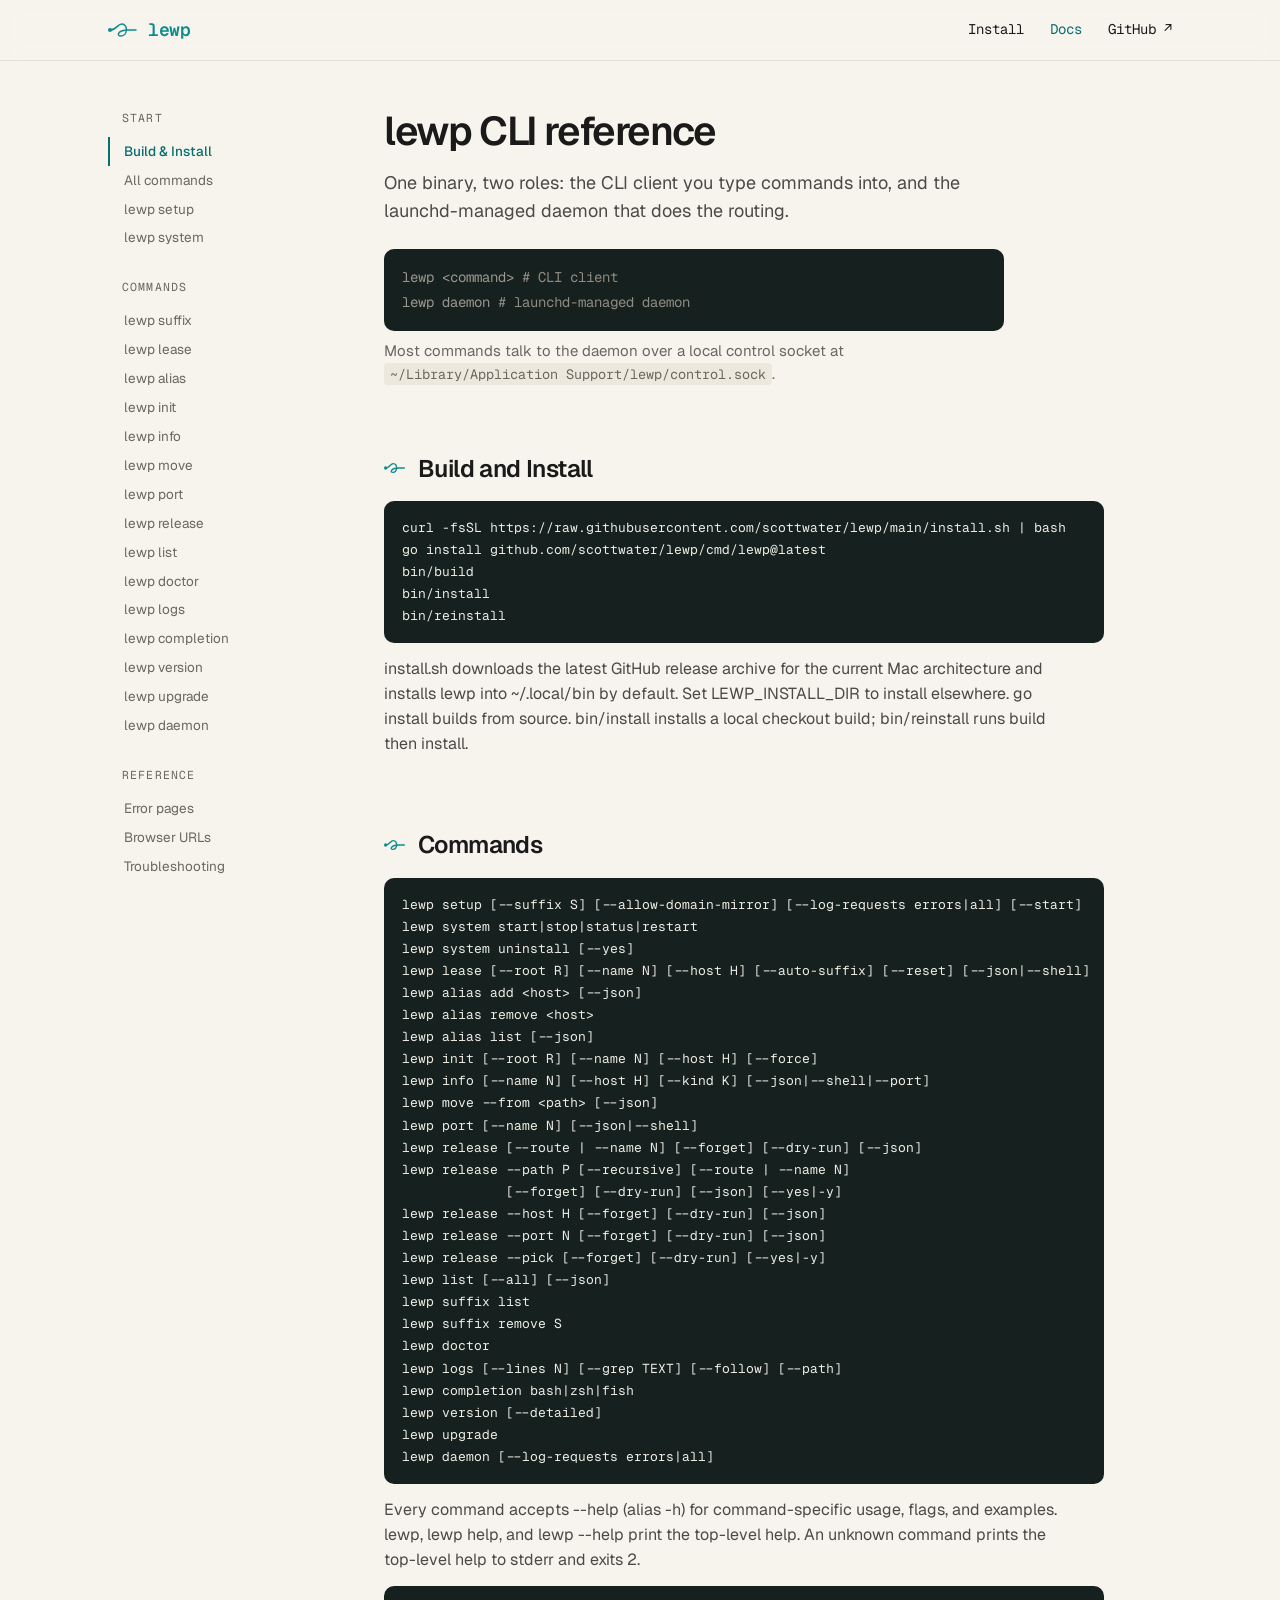
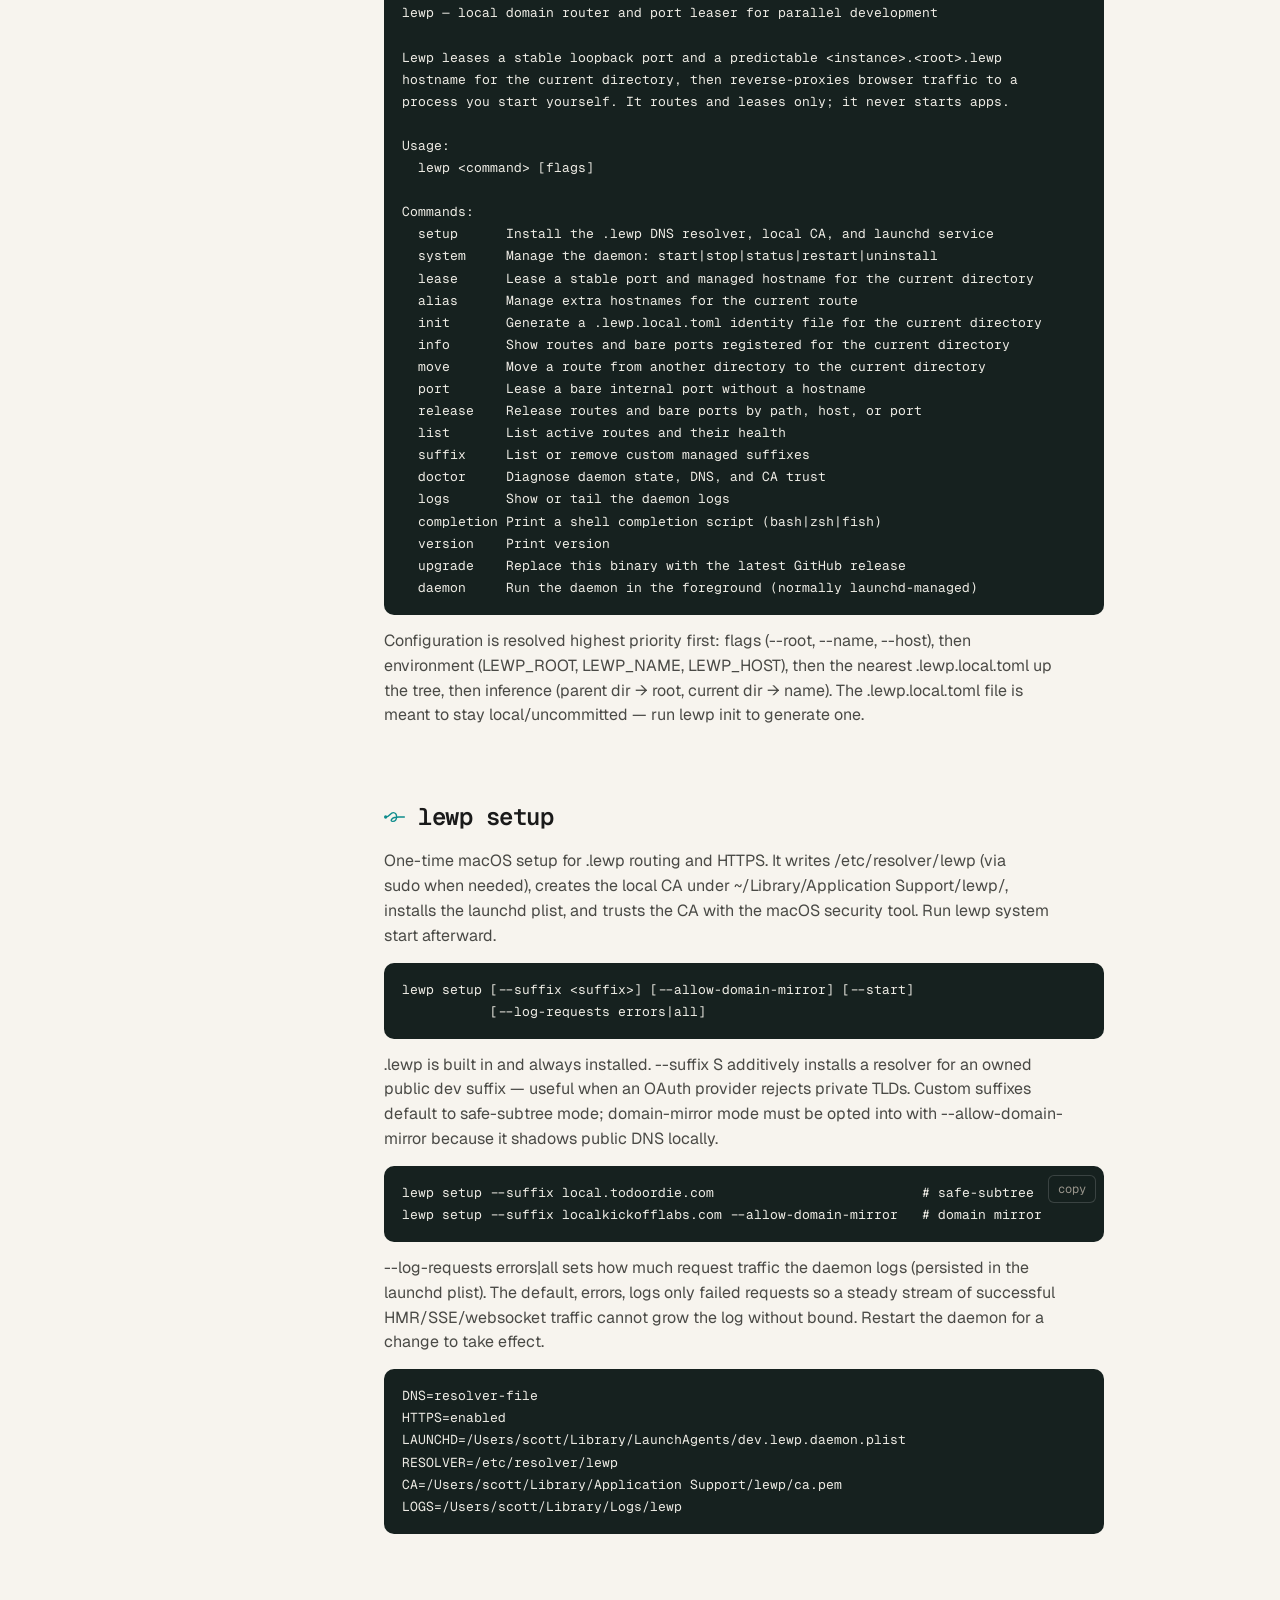
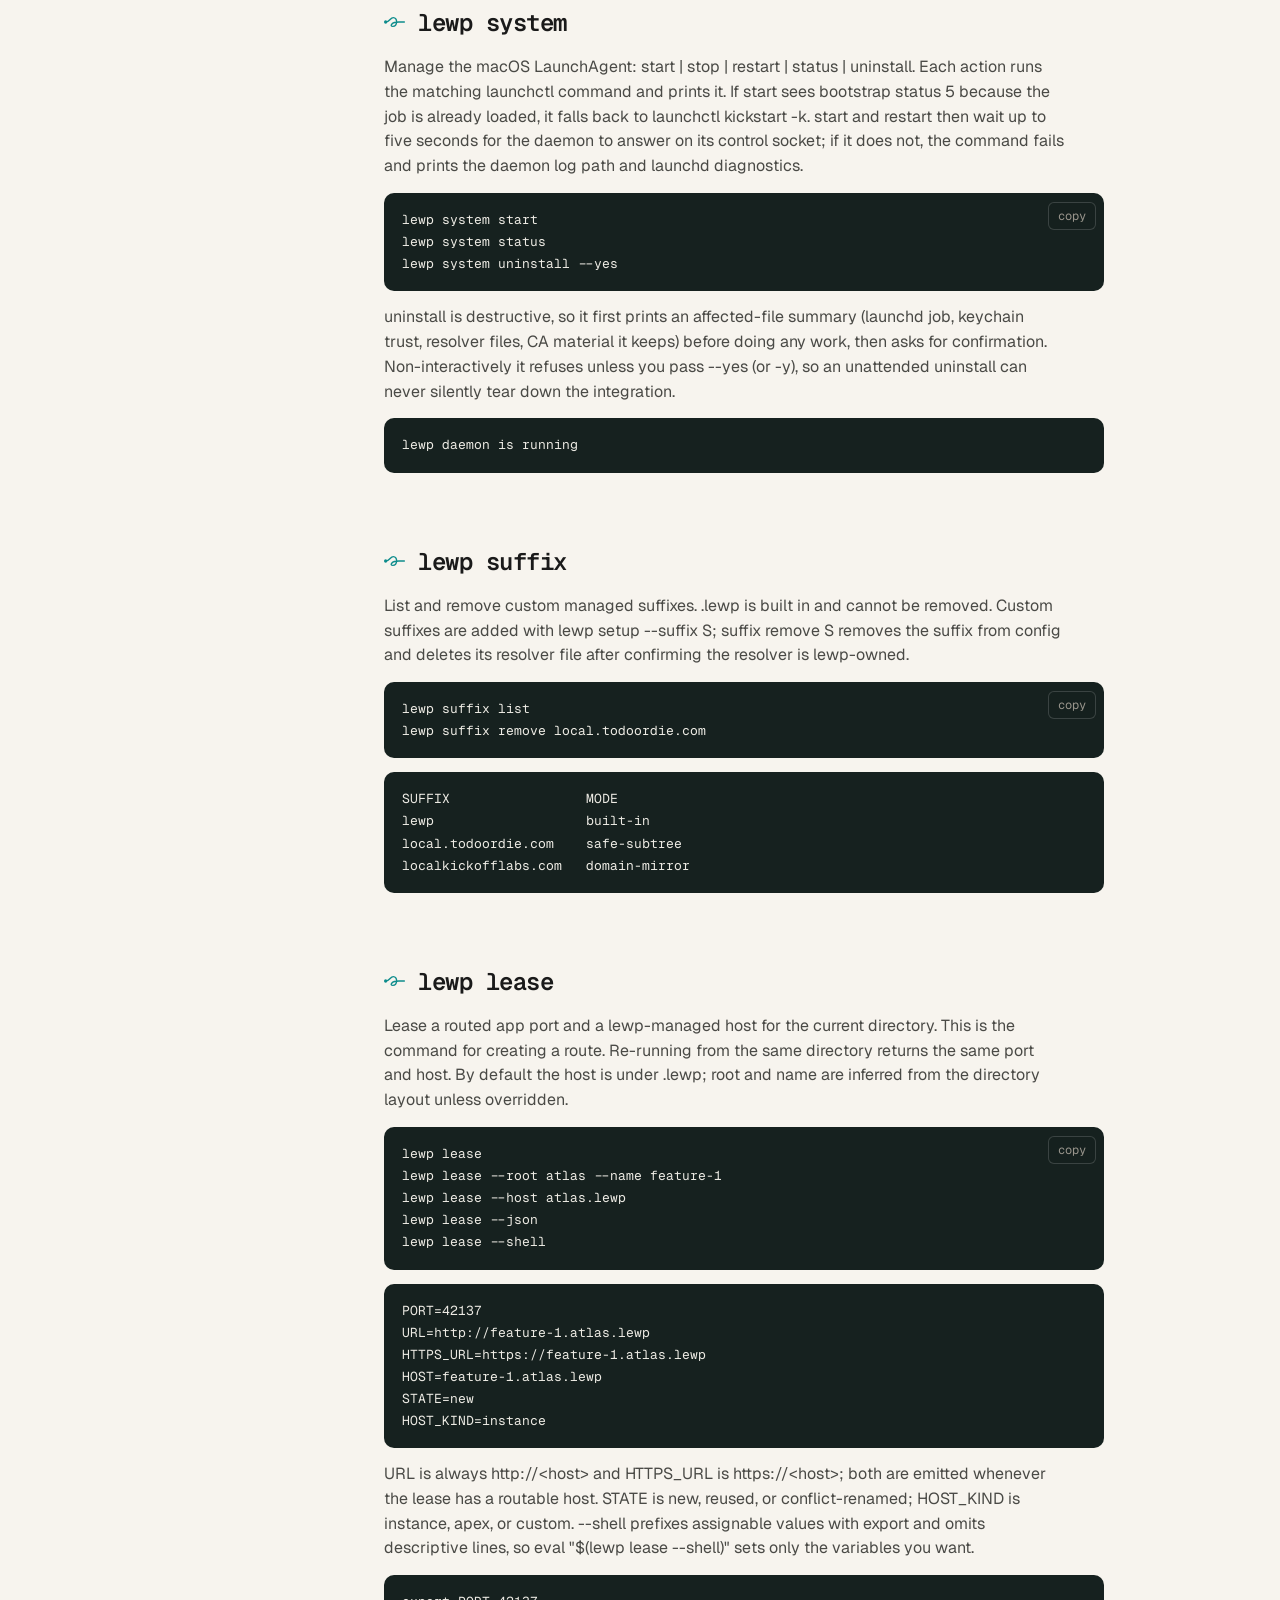
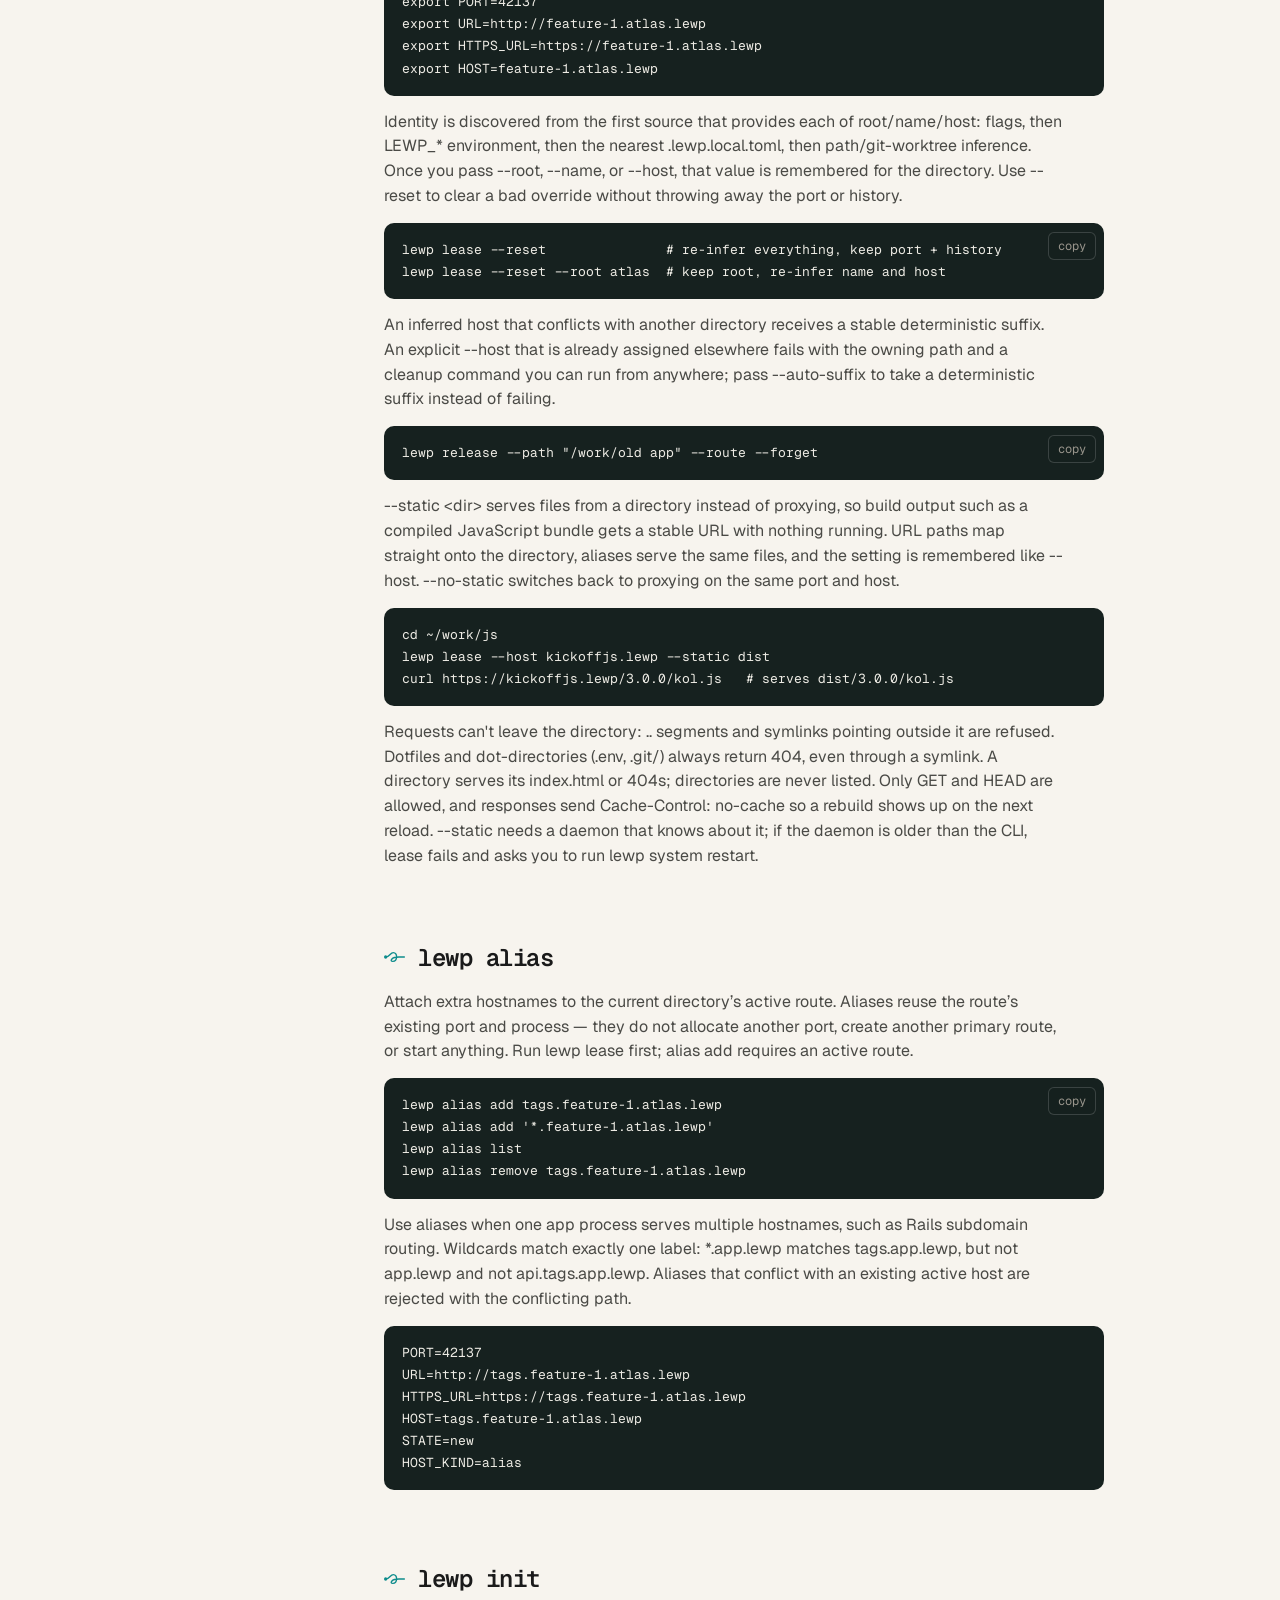
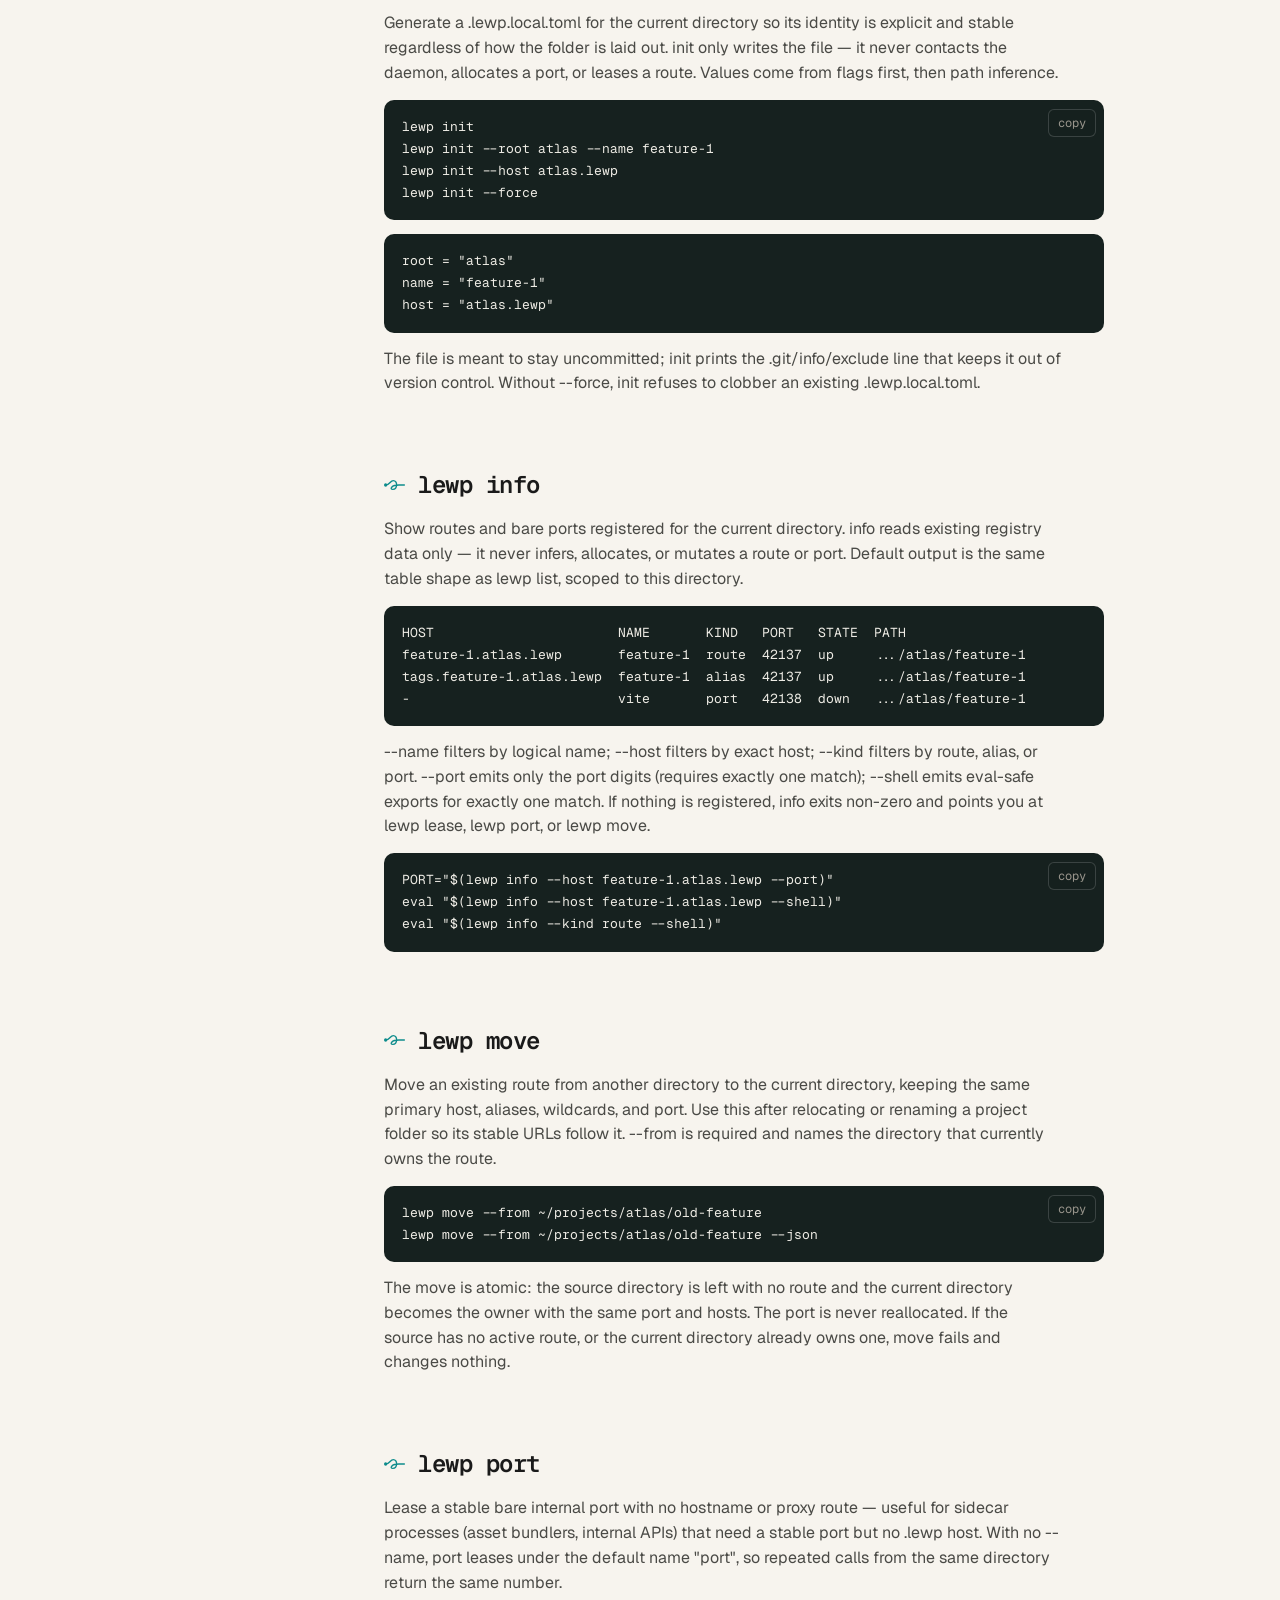
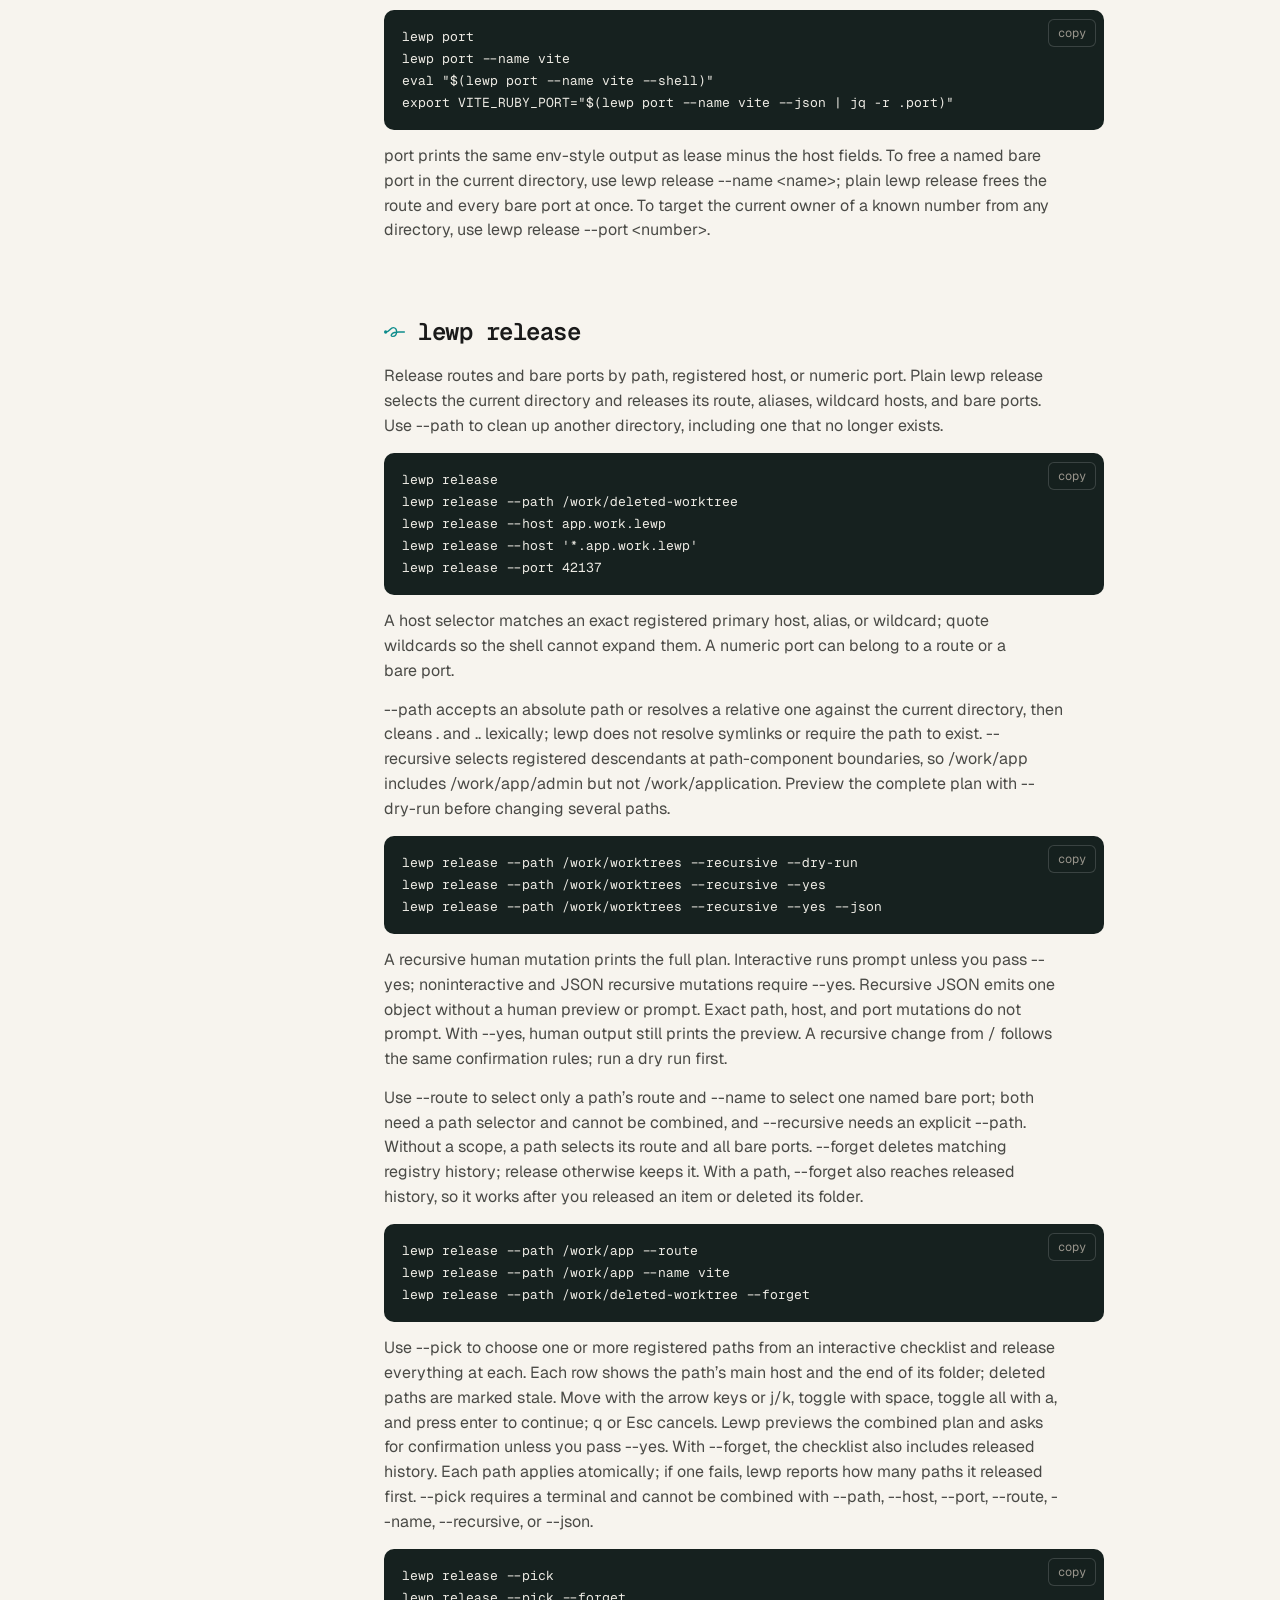
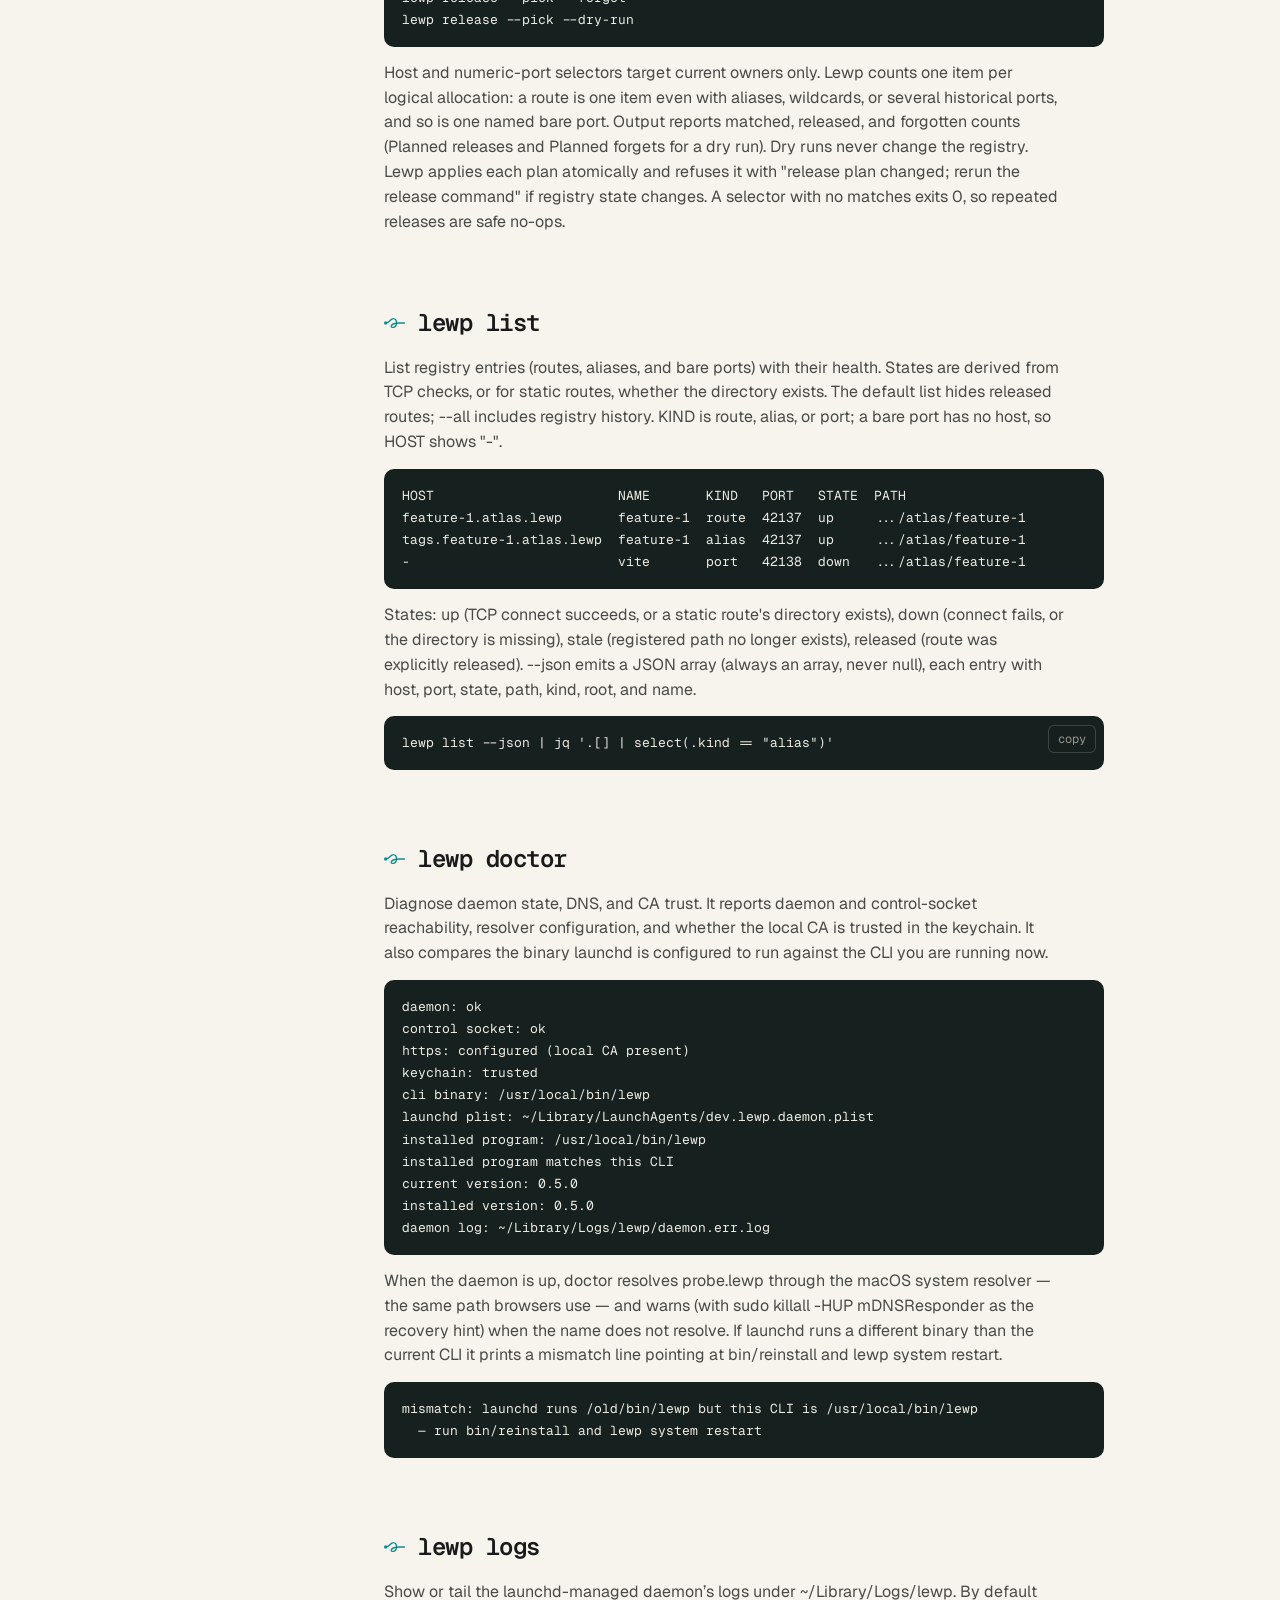
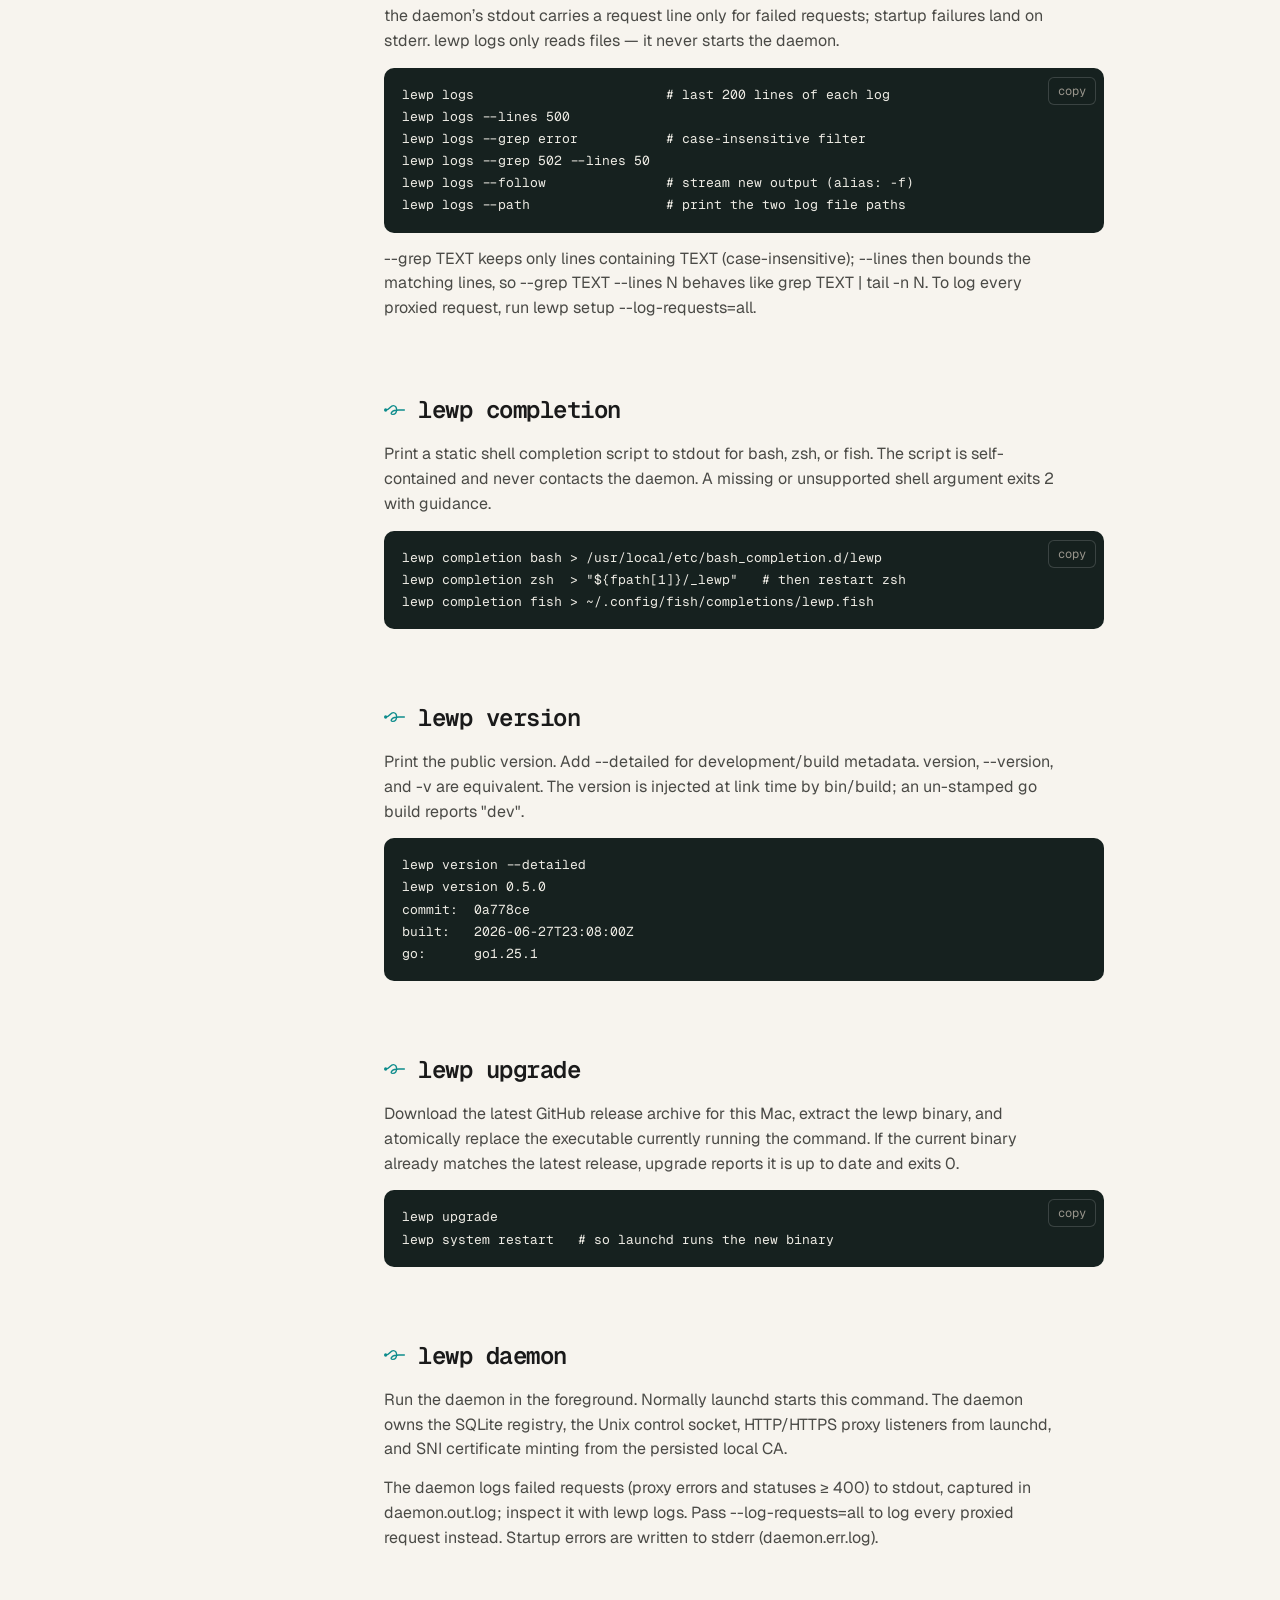
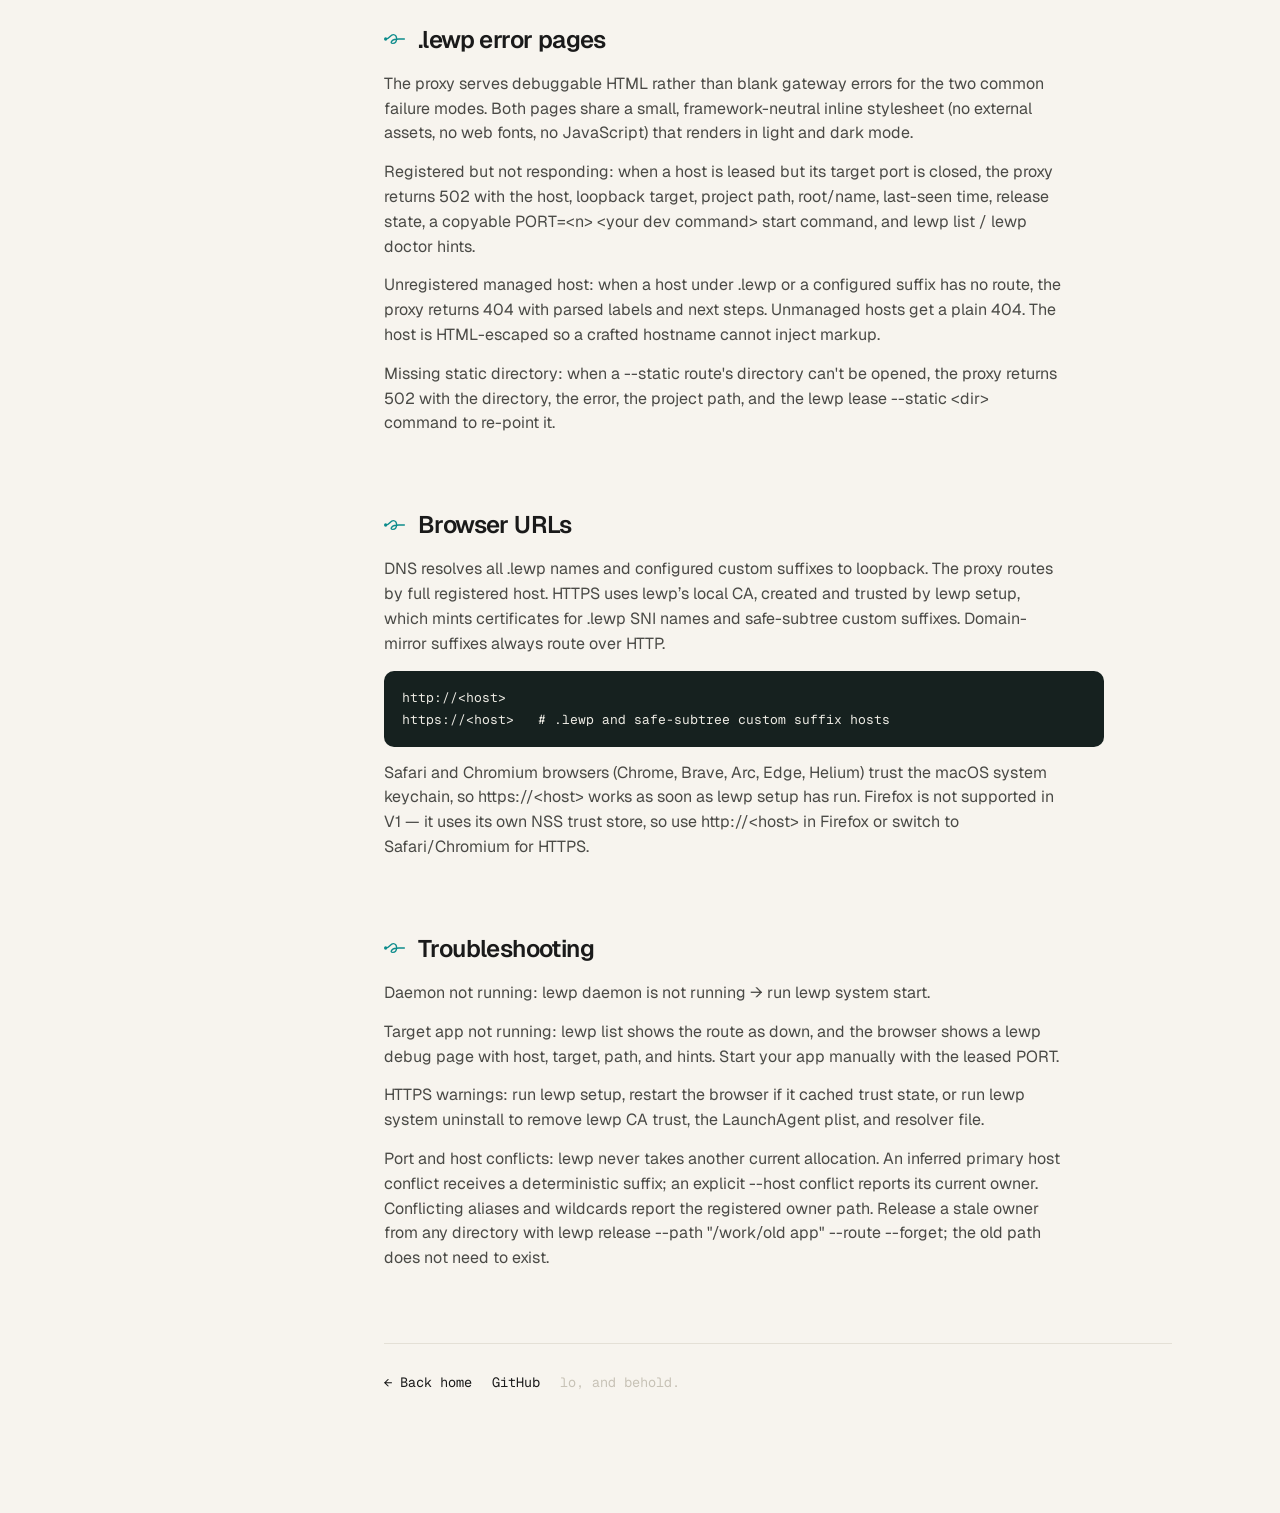
==== commit 47c6c878: "Add lewp lease --static to serve files from disk A static route answers HTTP and HTTPS from a direct" ====
--- a/site/docs.html
+++ b/site/docs.html
@@ -208,7 +208,7 @@
         </svg>
         <h2 class="cmd">lewp system</h2>
       </div>
-      <p>Manage the macOS LaunchAgent: start | stop | restart | status | uninstall. Each action runs the matching launchctl command and prints it. If start sees bootstrap status 5 because the job is already loaded, it falls back to launchctl kickstart -k.</p>
+      <p>Manage the macOS LaunchAgent: start | stop | restart | status | uninstall. Each action runs the matching launchctl command and prints it. If start sees bootstrap status 5 because the job is already loaded, it falls back to launchctl kickstart -k. start and restart then wait up to five seconds for the daemon to answer on its control socket; if it does not, the command fails and prints the daemon log path and launchd diagnostics.</p>
       <pre>lewp system start
 lewp system status
 lewp system uninstall --yes</pre>
@@ -263,6 +263,11 @@
 lewp lease --reset --root atlas  # keep root, re-infer name and host</pre>
       <p>An inferred host that conflicts with another directory receives a stable deterministic suffix. An explicit --host that is already assigned elsewhere fails with the owning path and a cleanup command you can run from anywhere; pass --auto-suffix to take a deterministic suffix instead of failing.</p>
       <pre>lewp release --path "/work/old app" --route --forget</pre>
+      <p>--static &lt;dir&gt; serves files from a directory instead of proxying, so build output such as a compiled JavaScript bundle gets a stable URL with nothing running. URL paths map straight onto the directory, aliases serve the same files, and the setting is remembered like --host. --no-static switches back to proxying on the same port and host.</p>
+      <pre>cd ~/work/js
+lewp lease --host kickoffjs.lewp --static dist
+curl https://kickoffjs.lewp/3.0.0/kol.js   # serves dist/3.0.0/kol.js</pre>
+      <p>Requests can't leave the directory: .. segments and symlinks pointing outside it are refused. Dotfiles and dot-directories (.env, .git/) always return 404, even through a symlink. A directory serves its index.html or 404s; directories are never listed. Only GET and HEAD are allowed, and responses send Cache-Control: no-cache so a rebuild shows up on the next reload. --static needs a daemon that knows about it; if the daemon is older than the CLI, lease fails and asks you to run lewp system restart.</p>
     </section>
 
     <section id="alias" class="doc-section doc-scroll">
@@ -394,12 +399,12 @@
         </svg>
         <h2 class="cmd">lewp list</h2>
       </div>
-      <p>List registry entries (routes, aliases, and bare ports) with their health. States are derived from TCP checks. The default list hides released routes; --all includes registry history. KIND is route, alias, or port; a bare port has no host, so HOST shows "-".</p>
+      <p>List registry entries (routes, aliases, and bare ports) with their health. States are derived from TCP checks, or for static routes, whether the directory exists. The default list hides released routes; --all includes registry history. KIND is route, alias, or port; a bare port has no host, so HOST shows "-".</p>
       <pre>HOST                       NAME       KIND   PORT   STATE  PATH
 feature-1.atlas.lewp       feature-1  route  42137  up     .../atlas/feature-1
 tags.feature-1.atlas.lewp  feature-1  alias  42137  up     .../atlas/feature-1
 -                          vite       port   42138  down   .../atlas/feature-1</pre>
-      <p>States: up (TCP connect succeeds), down (connect fails), stale (registered path no longer exists), released (route was explicitly released). --json emits a JSON array (always an array, never null), each entry with host, port, state, path, kind, root, and name.</p>
+      <p>States: up (TCP connect succeeds, or a static route's directory exists), down (connect fails, or the directory is missing), stale (registered path no longer exists), released (route was explicitly released). --json emits a JSON array (always an array, never null), each entry with host, port, state, path, kind, root, and name.</p>
       <pre>lewp list --json | jq '.[] | select(.kind == "alias")'</pre>
     </section>
 
@@ -420,8 +425,8 @@
 launchd plist: ~/Library/LaunchAgents/dev.lewp.daemon.plist
 installed program: /usr/local/bin/lewp
 installed program matches this CLI
-current version: 0.4.0
-installed version: 0.4.0
+current version: 0.5.0
+installed version: 0.5.0
 daemon log: ~/Library/Logs/lewp/daemon.err.log</pre>
       <p>When the daemon is up, doctor resolves probe.lewp through the macOS system resolver — the same path browsers use — and warns (with sudo killall -HUP mDNSResponder as the recovery hint) when the name does not resolve. If launchd runs a different binary than the current CLI it prints a mismatch line pointing at bin/reinstall and lewp system restart.</p>
       <pre>mismatch: launchd runs /old/bin/lewp but this CLI is /usr/local/bin/lewp
@@ -470,7 +475,7 @@
       </div>
       <p>Print the public version. Add --detailed for development/build metadata. version, --version, and -v are equivalent. The version is injected at link time by bin/build; an un-stamped go build reports "dev".</p>
       <pre>lewp version --detailed
-lewp version 0.4.0
+lewp version 0.5.0
 commit:  0a778ce
 built:   2026-06-27T23:08:00Z
 go:      go1.25.1</pre>
@@ -512,6 +517,7 @@
       <p>The proxy serves debuggable HTML rather than blank gateway errors for the two common failure modes. Both pages share a small, framework-neutral inline stylesheet (no external assets, no web fonts, no JavaScript) that renders in light and dark mode.</p>
       <p>Registered but not responding: when a host is leased but its target port is closed, the proxy returns 502 with the host, loopback target, project path, root/name, last-seen time, release state, a copyable PORT=&lt;n&gt; &lt;your dev command&gt; start command, and lewp list / lewp doctor hints.</p>
       <p>Unregistered managed host: when a host under .lewp or a configured suffix has no route, the proxy returns 404 with parsed labels and next steps. Unmanaged hosts get a plain 404. The host is HTML-escaped so a crafted hostname cannot inject markup.</p>
+      <p>Missing static directory: when a --static route's directory can't be opened, the proxy returns 502 with the directory, the error, the project path, and the lewp lease --static &lt;dir&gt; command to re-point it.</p>
     </section>
 
     <section id="browser" class="doc-section doc-scroll">
